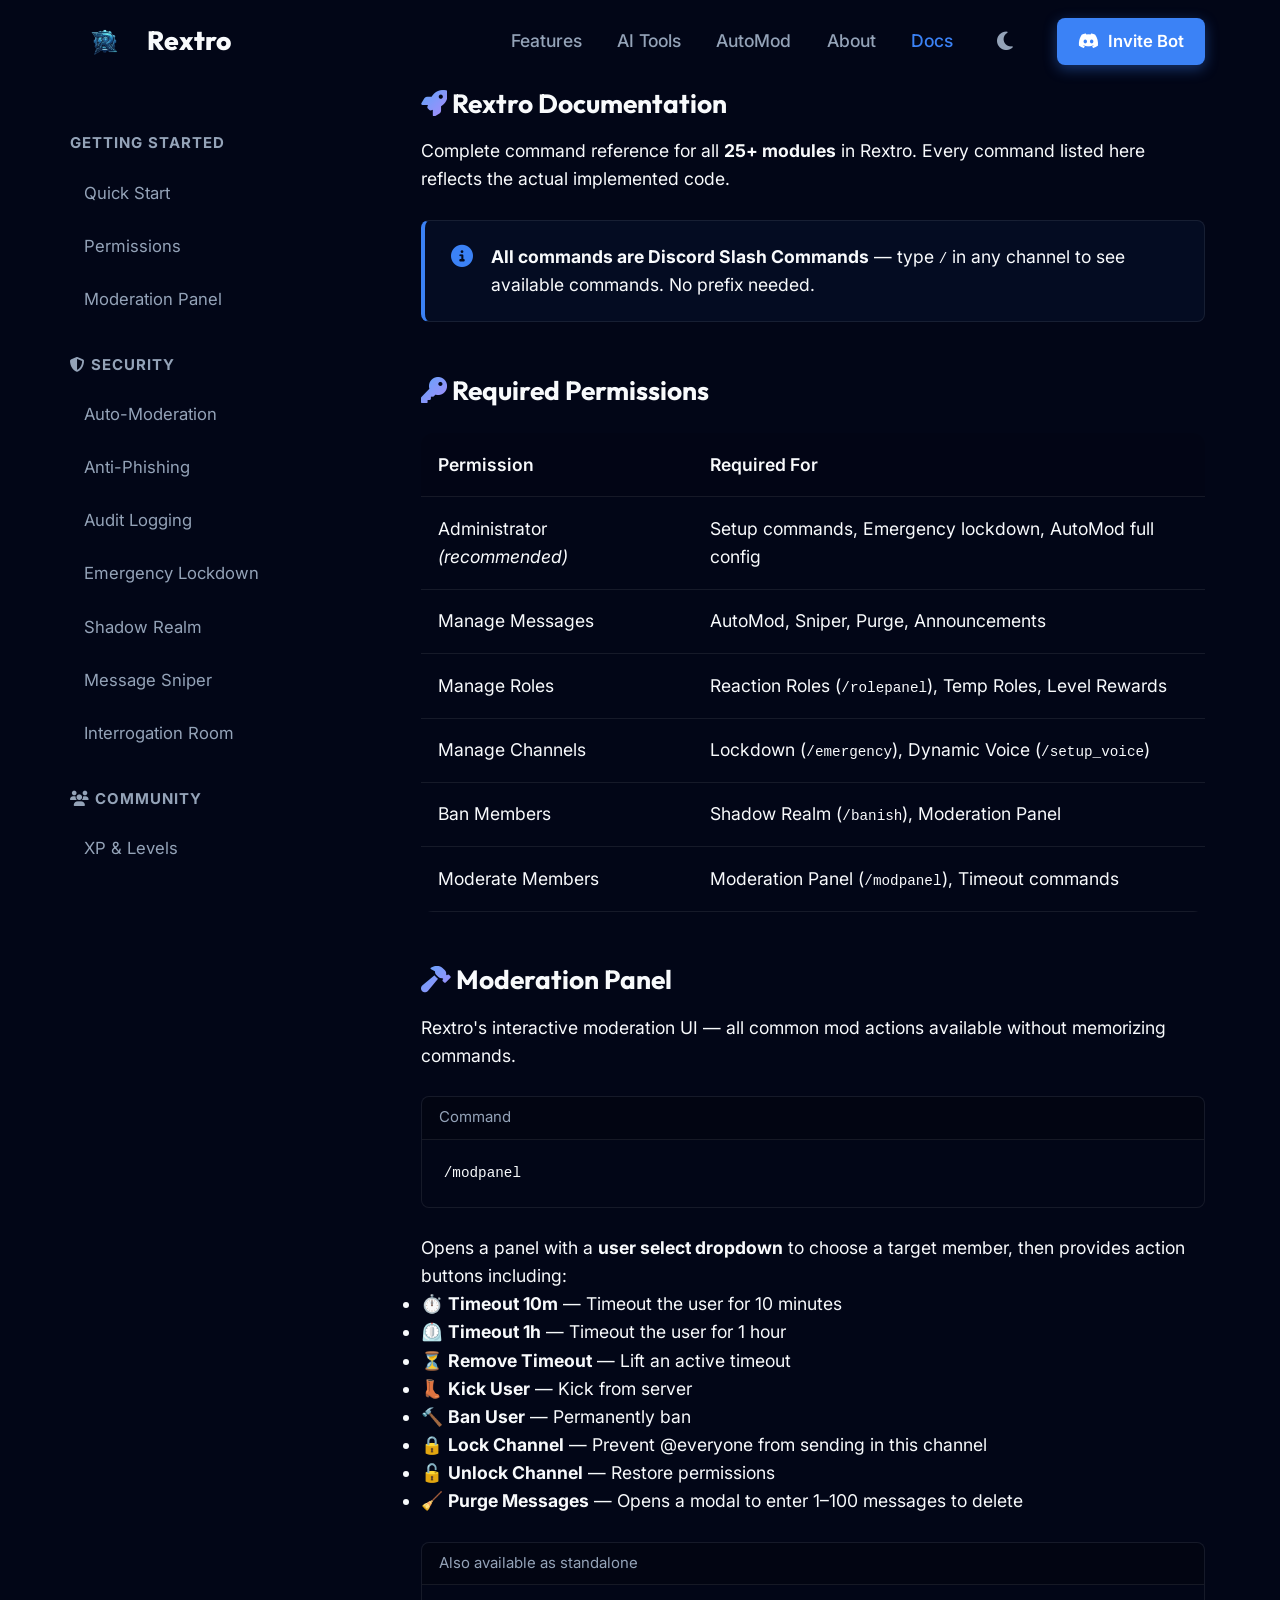
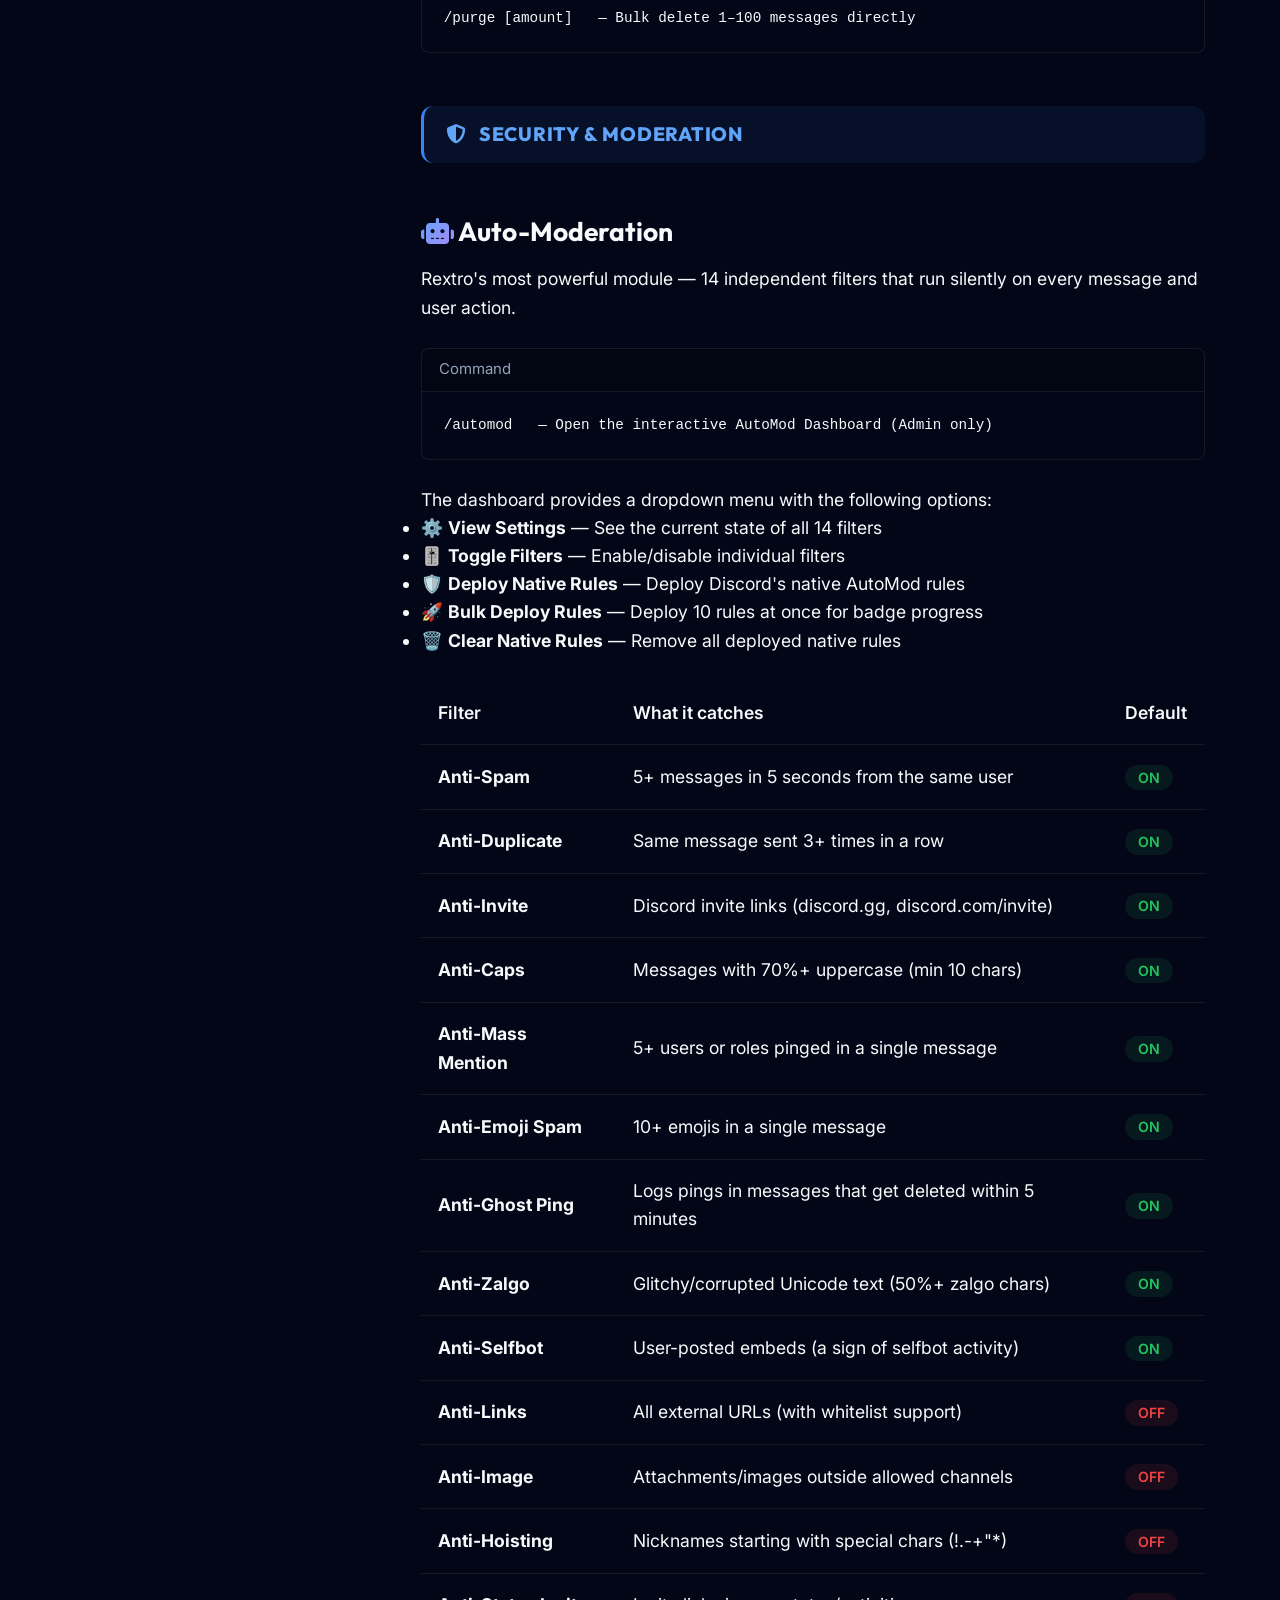
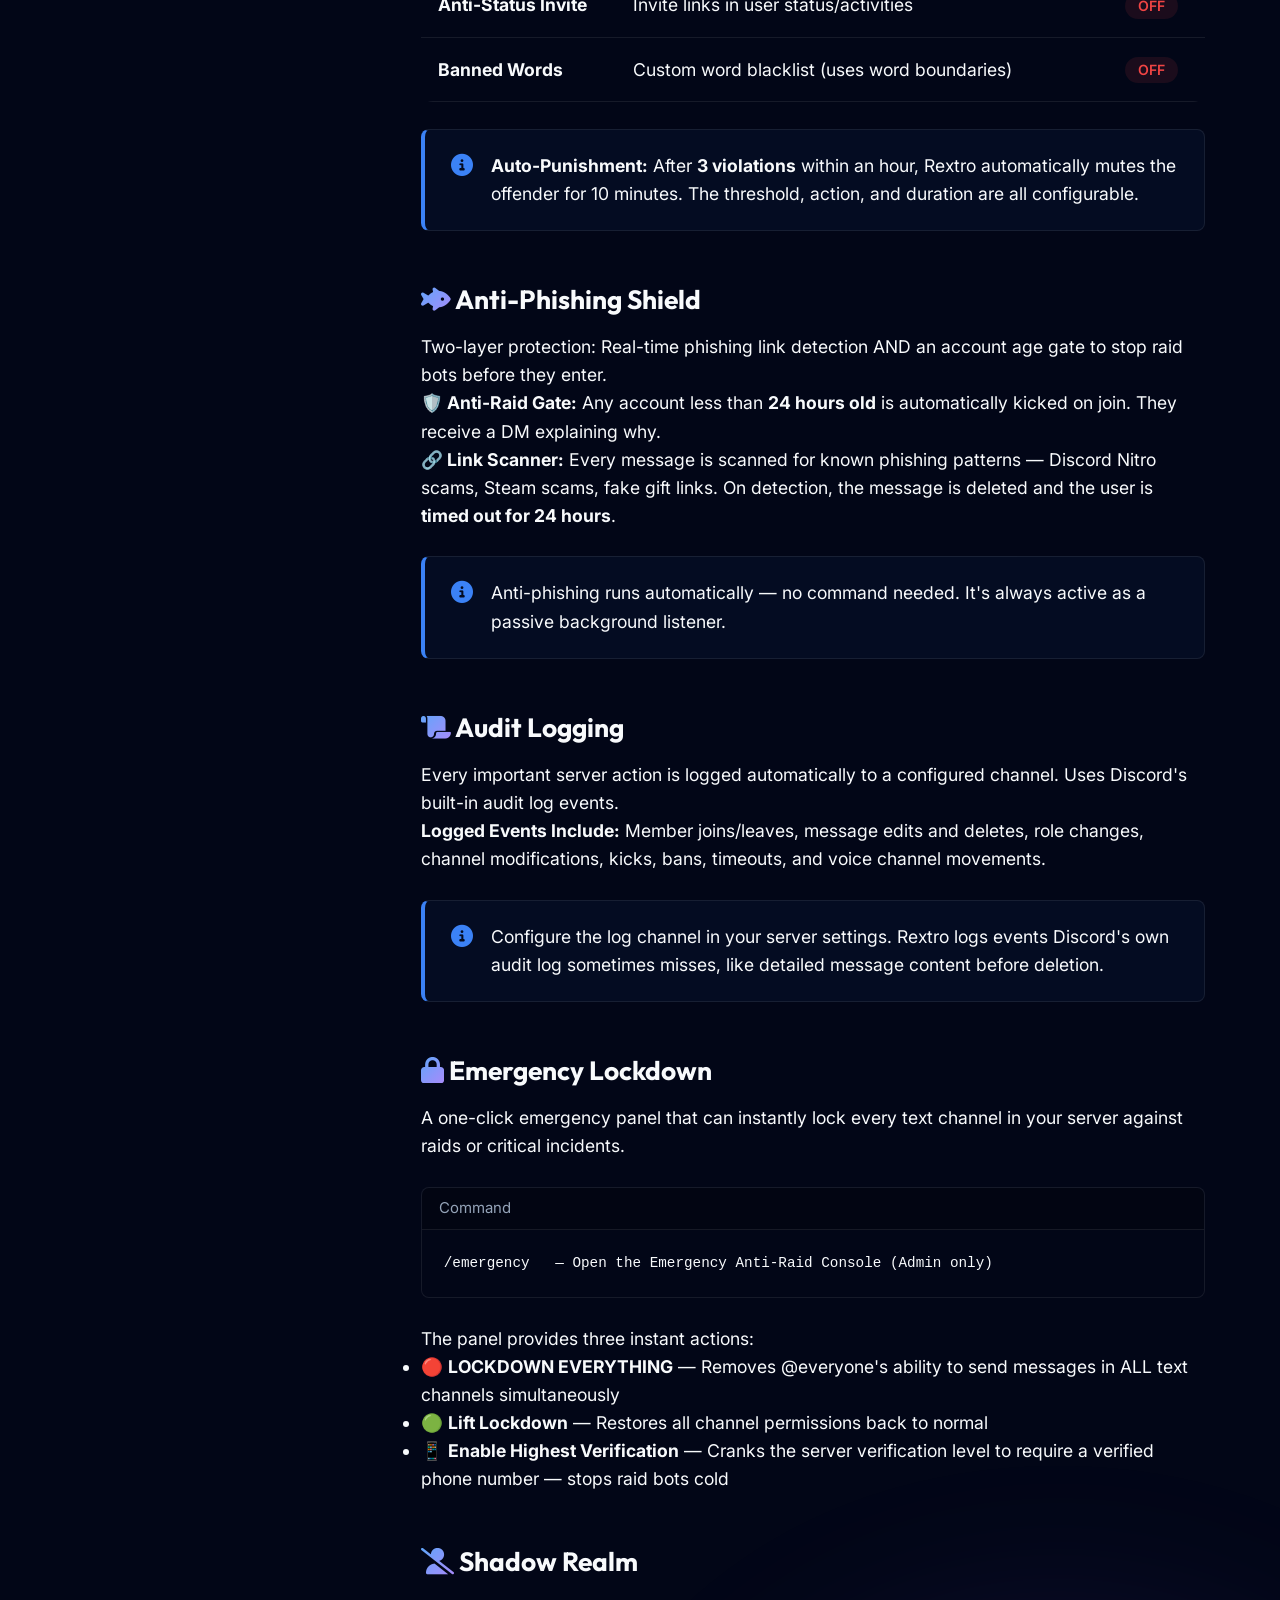
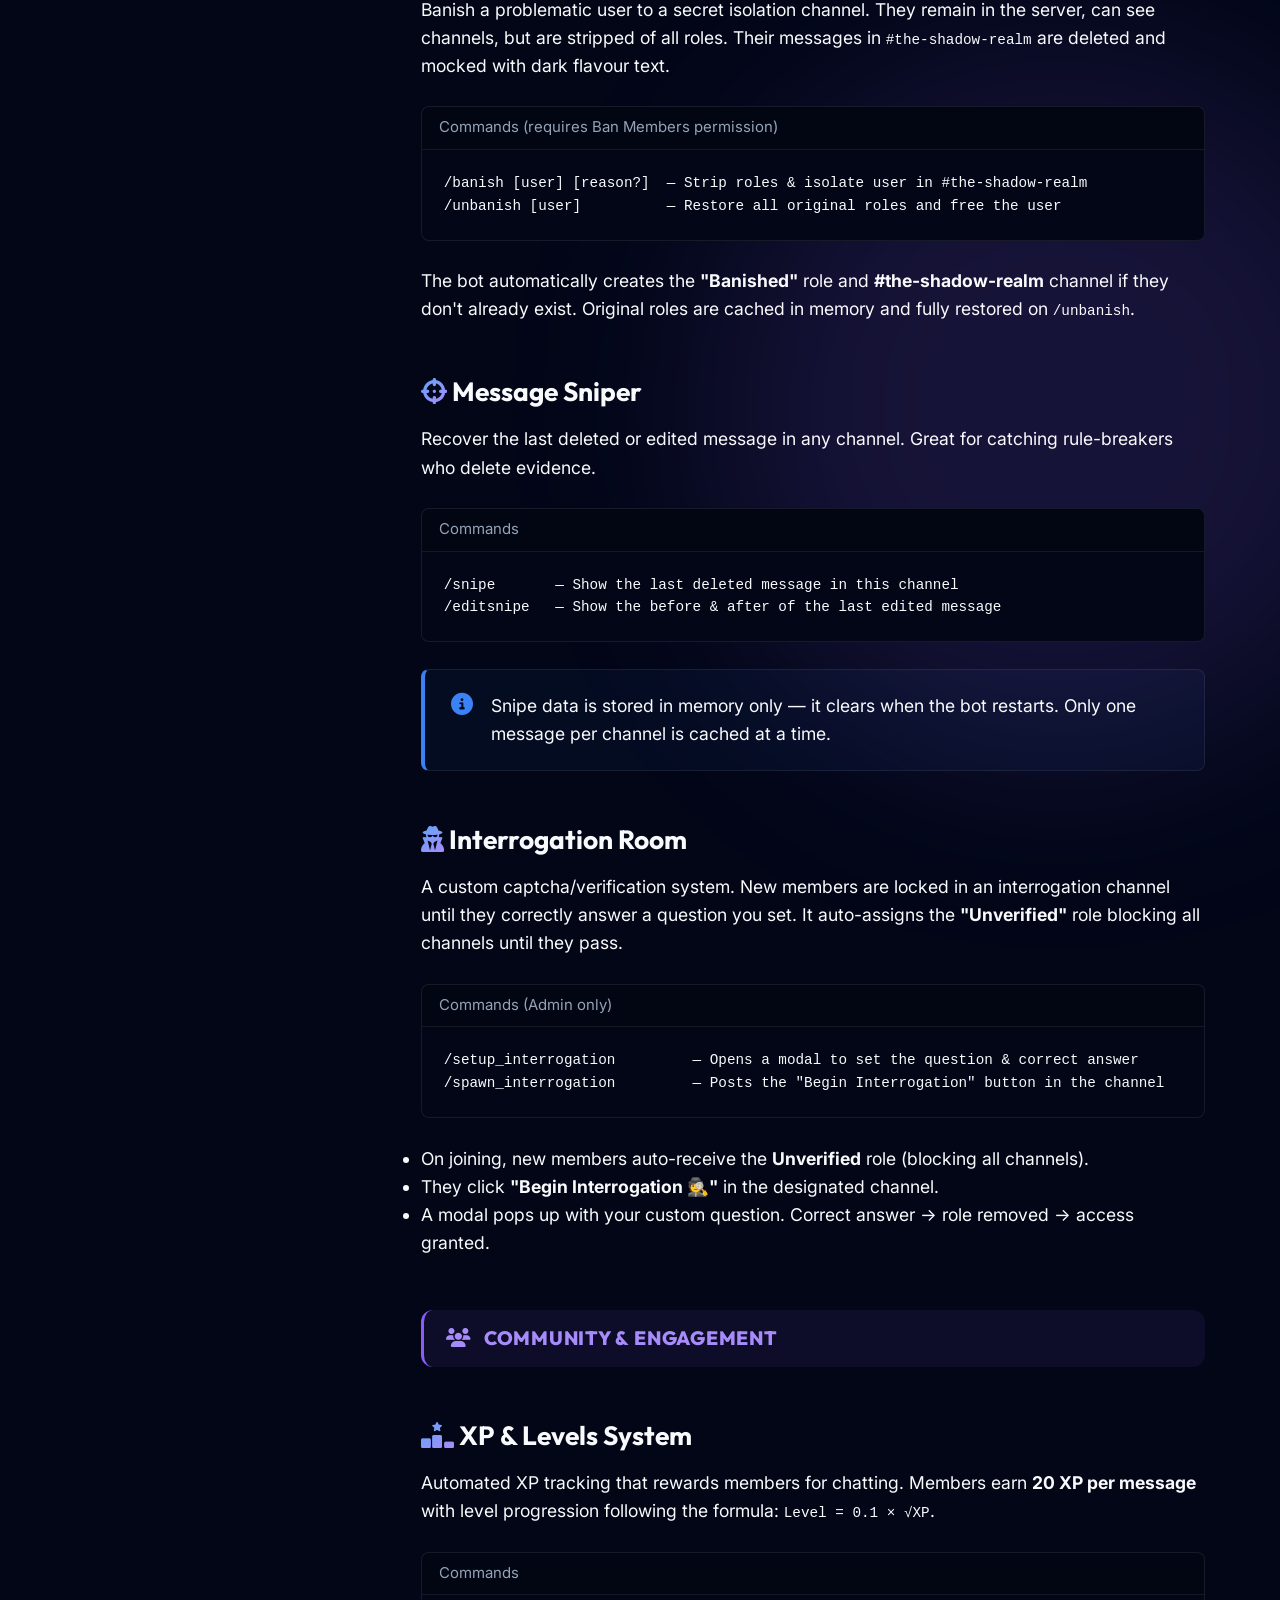
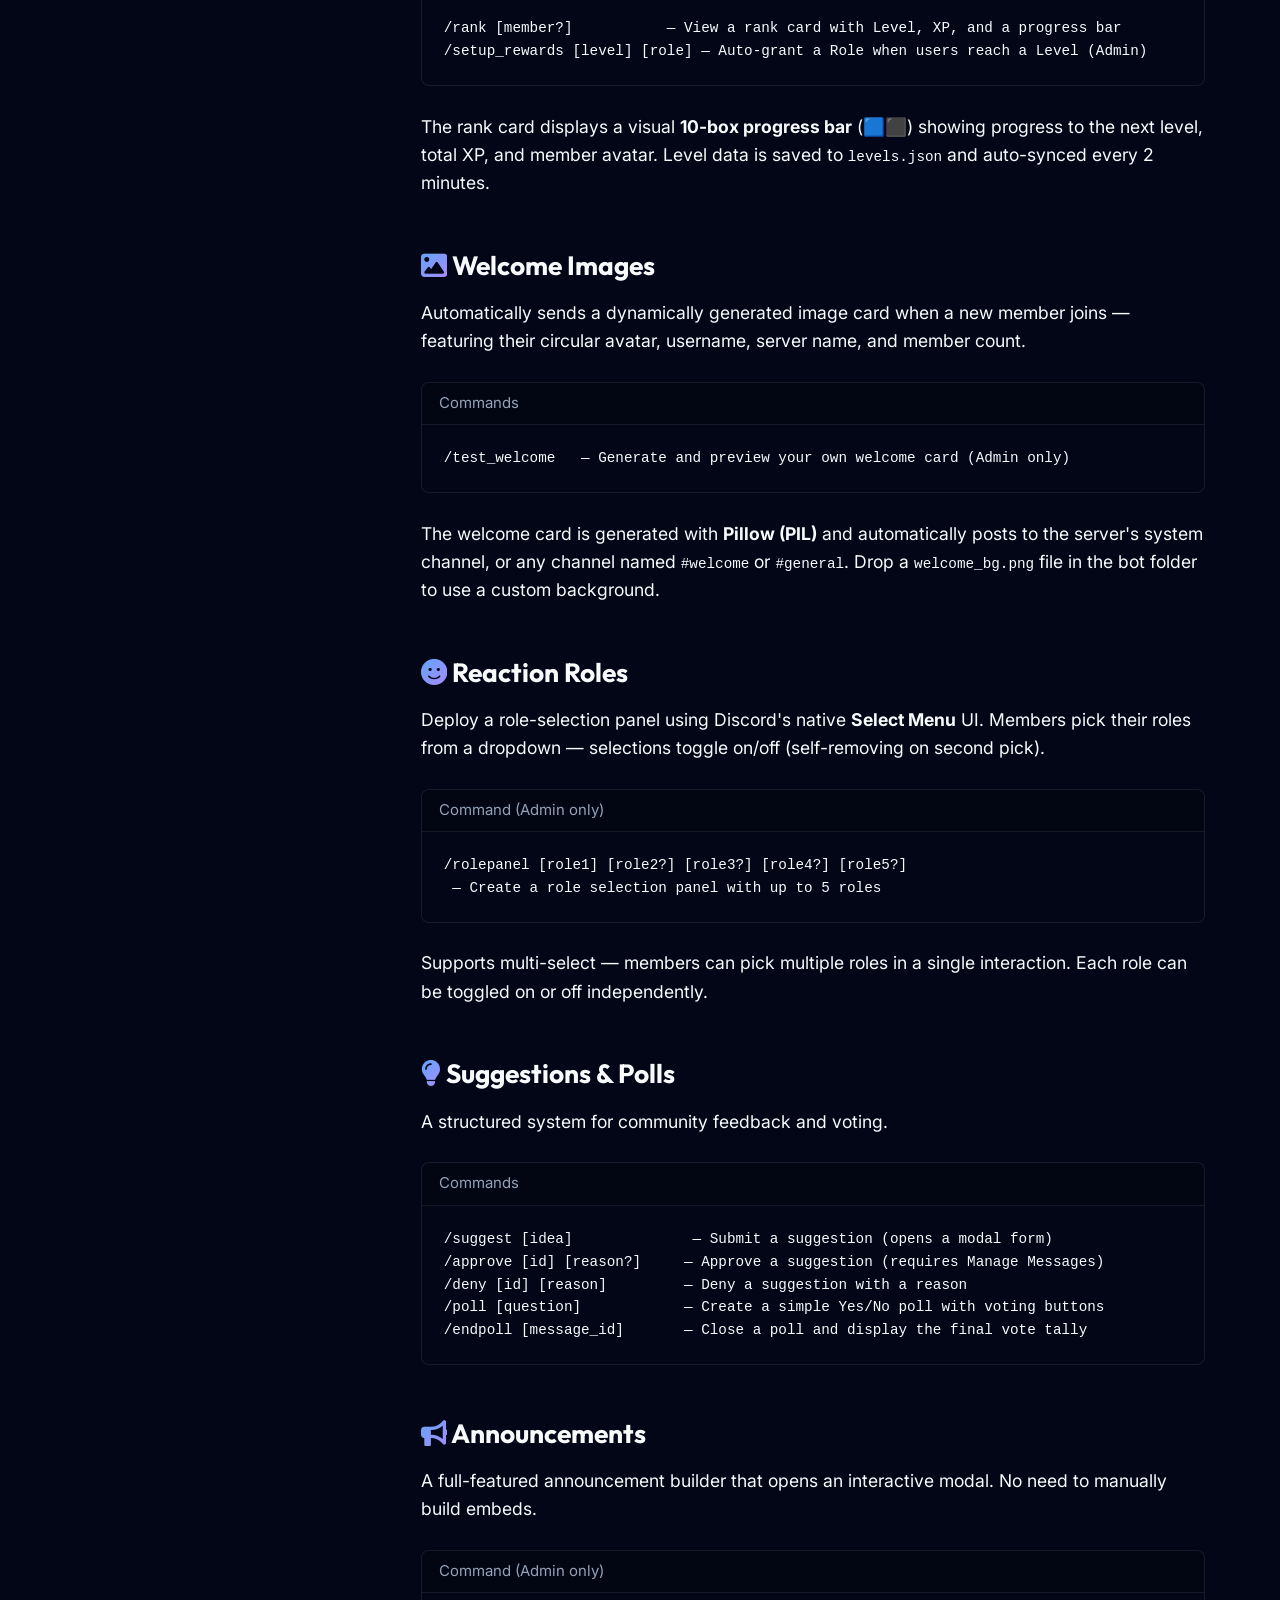
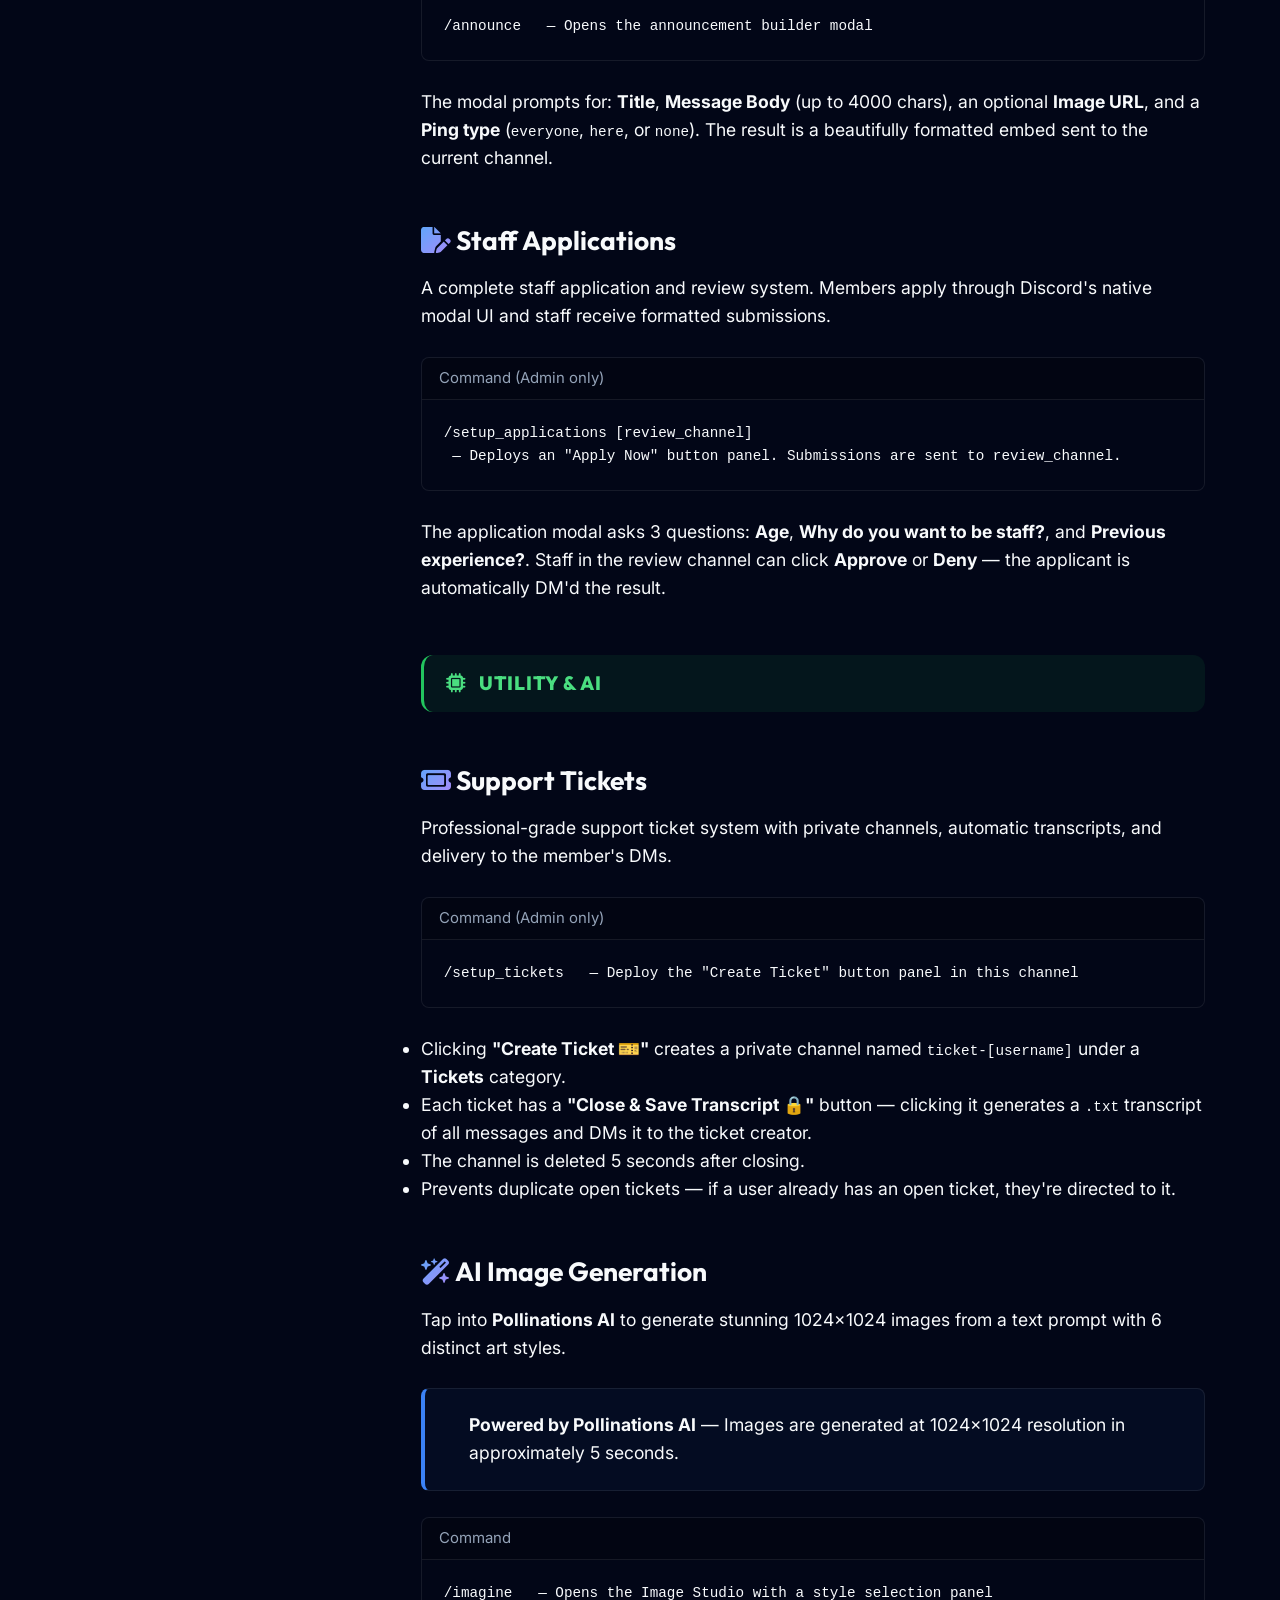
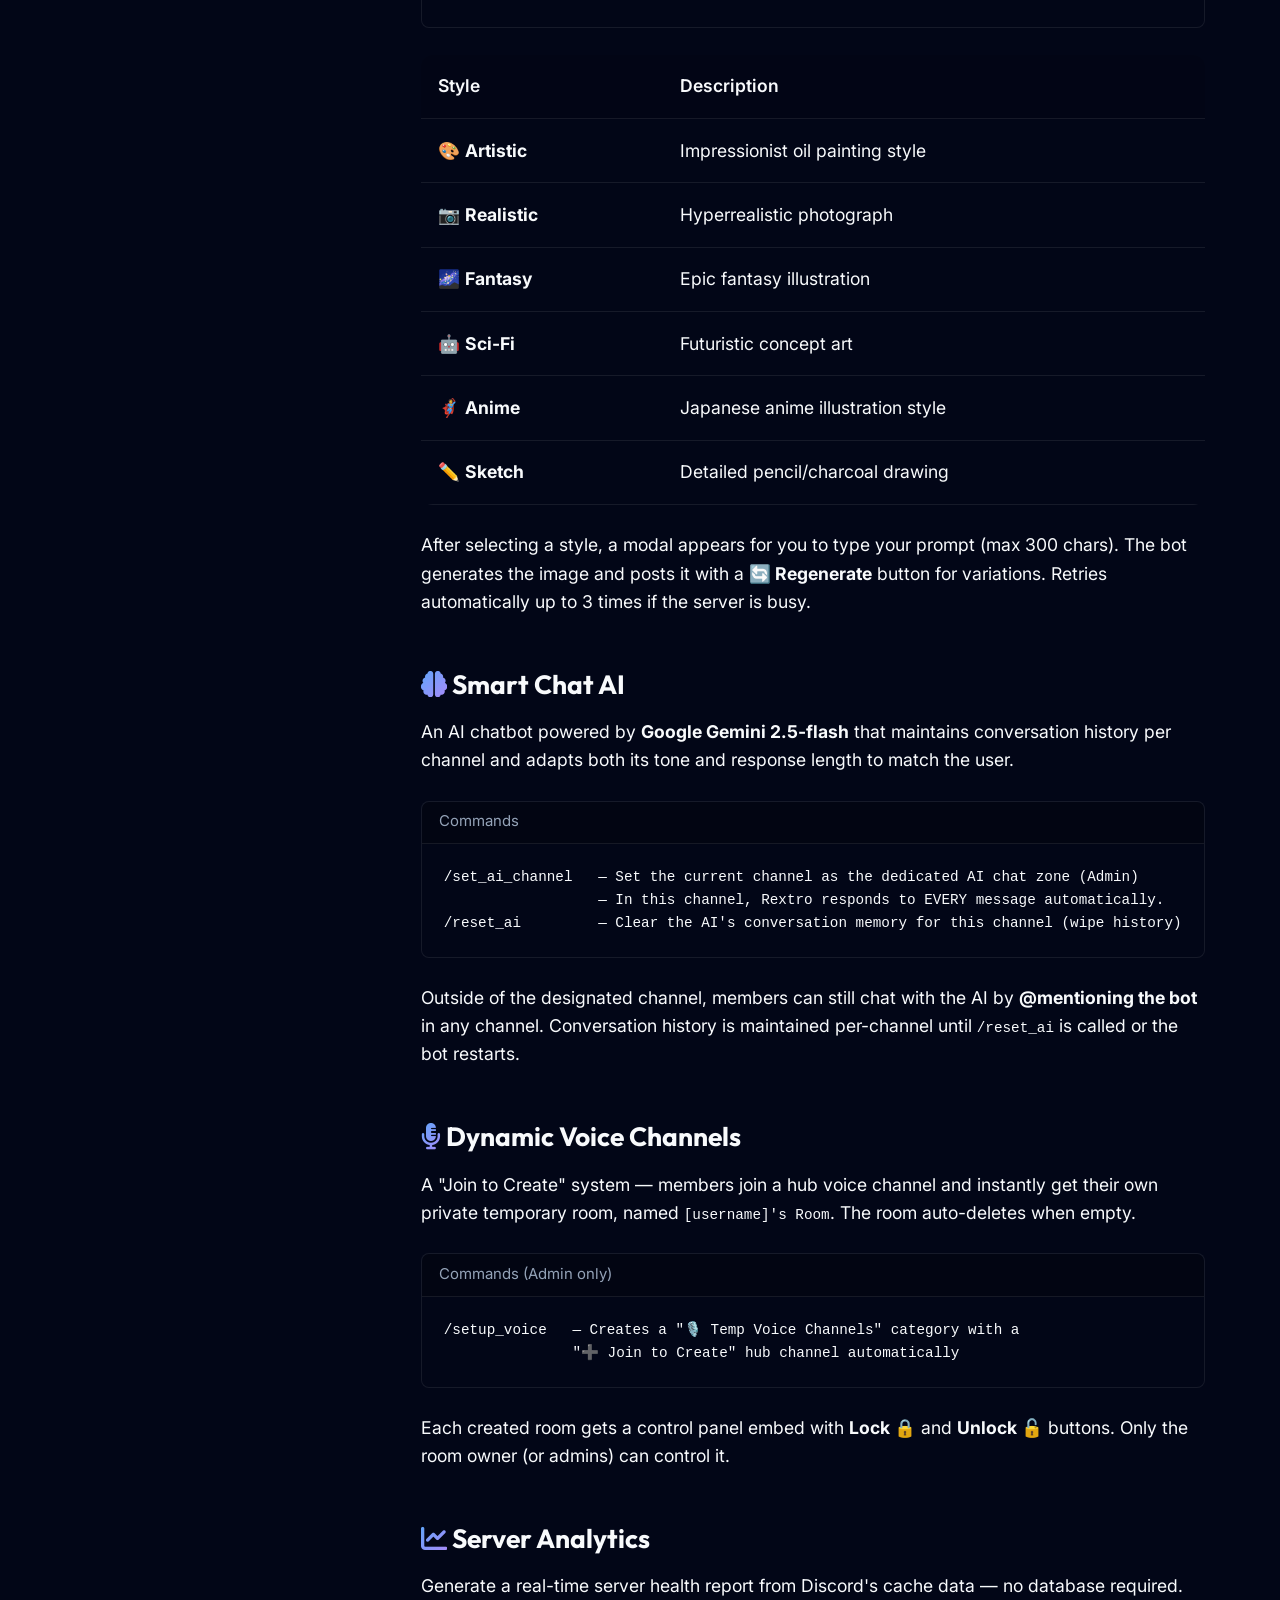
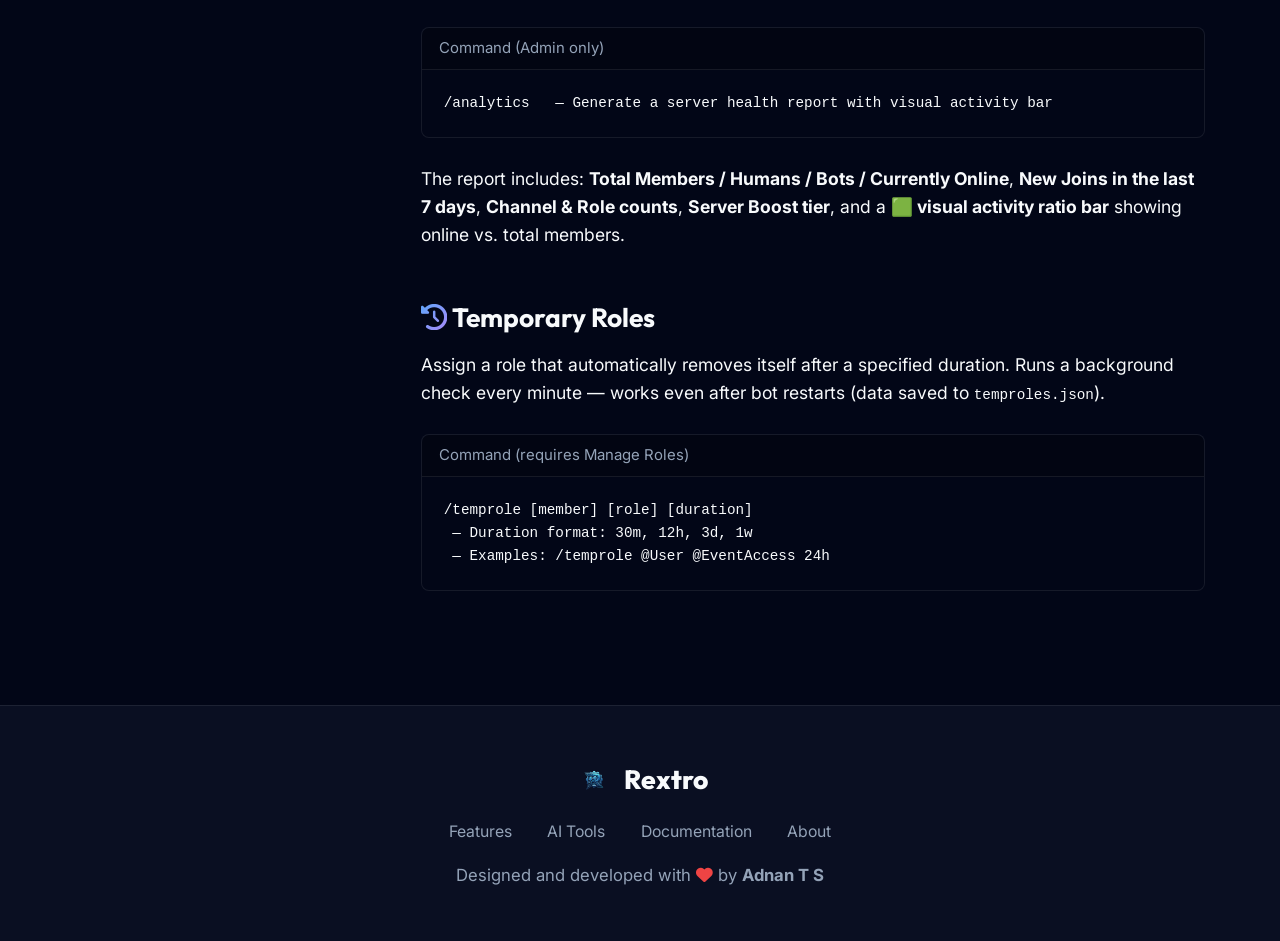
==== docs.html @ f60154d9 "Add files via upload" ====
<!DOCTYPE html>
<html lang="en" data-theme="dark">

<head>
    <meta charset="UTF-8">
    <meta name="viewport" content="width=device-width, initial-scale=1.0">
    <title>Documentation - Rextro</title>
    <meta name="description"
        content="Full command reference for Rextro Discord bot — every command, every module, accurate from the source code.">
    <link rel="preconnect" href="https://fonts.googleapis.com">
    <link rel="preconnect" href="https://fonts.gstatic.com" crossorigin>
    <link
        href="https://fonts.googleapis.com/css2?family=Inter:wght@400;500;600&family=Outfit:wght@500;700;800;900&display=swap"
        rel="stylesheet">
    <link rel="stylesheet" href="style.css">
    <link rel="stylesheet" href="https://cdnjs.cloudflare.com/ajax/libs/font-awesome/6.4.0/css/all.min.css">
</head>

<body>
    <div class="blob blob-1"></div>
    <div class="blob blob-2"></div>

    <nav class="navbar">
        <div class="nav-content">
            <div class="logo">
                <img src="logo.png" alt="Rextro Logo" class="brand-logo">
                <span>Rextro</span>
            </div>
            <div class="nav-links">
                <a href="index.html#features">Features</a>
                <a href="index.html#ai">AI Tools</a>
                <a href="index.html#automod">AutoMod</a>
                <a href="index.html#about">About</a>
                <a href="docs.html" class="active-nav">Docs</a>
                <button class="theme-toggle" id="themeToggle" aria-label="Toggle Theme">
                    <i class="fa-solid fa-moon"></i>
                </button>
                <a href="#" class="btn btn-primary nav-btn"><i class="fa-brands fa-discord"></i> Invite Bot</a>
            </div>
        </div>
    </nav>

    <div class="docs-layout">
        <aside class="docs-sidebar">
            <div class="sidebar-inner">
                <div class="nav-group">
                    <h4>Getting Started</h4>
                    <ul>
                        <li><a href="#quickstart">Quick Start</a></li>
                        <li><a href="#permissions">Permissions</a></li>
                        <li><a href="#modpanel">Moderation Panel</a></li>
                    </ul>
                </div>
                <div class="nav-group">
                    <h4><i class="fa-solid fa-shield-halved"></i> Security</h4>
                    <ul>
                        <li><a href="#automod">Auto-Moderation</a></li>
                        <li><a href="#antiphish">Anti-Phishing</a></li>
                        <li><a href="#auditlog">Audit Logging</a></li>
                        <li><a href="#lockdown">Emergency Lockdown</a></li>
                        <li><a href="#shadowrealm">Shadow Realm</a></li>
                        <li><a href="#sniper">Message Sniper</a></li>
                        <li><a href="#interrogation">Interrogation Room</a></li>
                    </ul>
                </div>
                <div class="nav-group">
                    <h4><i class="fa-solid fa-users"></i> Community</h4>
                    <ul>
                        <li><a href="#levels">XP & Levels</a></li>
                        <li><a href="#welcome">Welcome Images</a></li>
                        <li><a href="#reactionroles">Reaction Roles</a></li>
                        <li><a href="#suggestions">Suggestions & Polls</a></li>
                        <li><a href="#announcements">Announcements</a></li>
                        <li><a href="#applications">Staff Applications</a></li>
                    </ul>
                </div>
                <div class="nav-group">
                    <h4><i class="fa-solid fa-microchip"></i> Utility & AI</h4>
                    <ul>
                        <li><a href="#tickets">Support Tickets</a></li>
                        <li><a href="#imagine">AI Image Generation</a></li>
                        <li><a href="#smartchat">Smart Chat AI</a></li>
                        <li><a href="#dynvoice">Dynamic Voice</a></li>
                        <li><a href="#analytics">Server Analytics</a></li>
                        <li><a href="#temproles">Temp Roles</a></li>
                    </ul>
                </div>
            </div>
        </aside>

        <main class="docs-main">

            <!-- Quick Start -->
            <section id="quickstart">
                <h1><i class="fa-solid fa-rocket gradient-text"></i> Rextro Documentation</h1>
                <p>Complete command reference for all <strong>25+ modules</strong> in Rextro. Every command listed here
                    reflects the actual implemented code.</p>
                <div class="alert alert-info">
                    <i class="fa-solid fa-circle-info"></i>
                    <div><strong>All commands are Discord Slash Commands</strong> — type <code>/</code> in any channel
                        to see available commands. No prefix needed.</div>
                </div>
            </section>

            <section id="permissions" class="mt-4">
                <h2><i class="fa-solid fa-key gradient-text"></i> Required Permissions</h2>
                <div class="docs-table-wrap">
                    <table class="docs-table">
                        <thead>
                            <tr>
                                <th>Permission</th>
                                <th>Required For</th>
                            </tr>
                        </thead>
                        <tbody>
                            <tr>
                                <td>Administrator <em>(recommended)</em></td>
                                <td>Setup commands, Emergency lockdown, AutoMod full config</td>
                            </tr>
                            <tr>
                                <td>Manage Messages</td>
                                <td>AutoMod, Sniper, Purge, Announcements</td>
                            </tr>
                            <tr>
                                <td>Manage Roles</td>
                                <td>Reaction Roles (<code>/rolepanel</code>), Temp Roles, Level Rewards</td>
                            </tr>
                            <tr>
                                <td>Manage Channels</td>
                                <td>Lockdown (<code>/emergency</code>), Dynamic Voice (<code>/setup_voice</code>)</td>
                            </tr>
                            <tr>
                                <td>Ban Members</td>
                                <td>Shadow Realm (<code>/banish</code>), Moderation Panel</td>
                            </tr>
                            <tr>
                                <td>Moderate Members</td>
                                <td>Moderation Panel (<code>/modpanel</code>), Timeout commands</td>
                            </tr>
                        </tbody>
                    </table>
                </div>
            </section>

            <section id="modpanel" class="mt-4">
                <h2><i class="fa-solid fa-hammer gradient-text"></i> Moderation Panel</h2>
                <p>Rextro's interactive moderation UI — all common mod actions available without memorizing commands.
                </p>
                <div class="code-block">
                    <div class="code-header">Command</div>
                    <pre><code>/modpanel</code></pre>
                </div>
                <p>Opens a panel with a <strong>user select dropdown</strong> to choose a target member, then provides
                    action buttons including:</p>
                <ul>
                    <li>⏱️ <strong>Timeout 10m</strong> — Timeout the user for 10 minutes</li>
                    <li>⏲️ <strong>Timeout 1h</strong> — Timeout the user for 1 hour</li>
                    <li>⏳ <strong>Remove Timeout</strong> — Lift an active timeout</li>
                    <li>👢 <strong>Kick User</strong> — Kick from server</li>
                    <li>🔨 <strong>Ban User</strong> — Permanently ban</li>
                    <li>🔒 <strong>Lock Channel</strong> — Prevent @everyone from sending in this channel</li>
                    <li>🔓 <strong>Unlock Channel</strong> — Restore permissions</li>
                    <li>🧹 <strong>Purge Messages</strong> — Opens a modal to enter 1–100 messages to delete</li>
                </ul>
                <div class="code-block">
                    <div class="code-header">Also available as standalone</div>
                    <pre><code>/purge [amount]   — Bulk delete 1–100 messages directly</code></pre>
                </div>
            </section>

            <!-- SECURITY -->
            <div class="docs-category-header blue mt-4">
                <i class="fa-solid fa-shield-halved"></i> Security & Moderation
            </div>

            <section id="automod" class="mt-4">
                <h2><i class="fa-solid fa-robot gradient-text"></i> Auto-Moderation</h2>
                <p>Rextro's most powerful module — 14 independent filters that run silently on every message and user
                    action.</p>
                <div class="code-block">
                    <div class="code-header">Command</div>
                    <pre><code>/automod   — Open the interactive AutoMod Dashboard (Admin only)</code></pre>
                </div>
                <p>The dashboard provides a dropdown menu with the following options:</p>
                <ul>
                    <li>⚙️ <strong>View Settings</strong> — See the current state of all 14 filters</li>
                    <li>🎚️ <strong>Toggle Filters</strong> — Enable/disable individual filters</li>
                    <li>🛡️ <strong>Deploy Native Rules</strong> — Deploy Discord's native AutoMod rules</li>
                    <li>🚀 <strong>Bulk Deploy Rules</strong> — Deploy 10 rules at once for badge progress</li>
                    <li>🗑️ <strong>Clear Native Rules</strong> — Remove all deployed native rules</li>
                </ul>
                <div class="docs-table-wrap">
                    <table class="docs-table">
                        <thead>
                            <tr>
                                <th>Filter</th>
                                <th>What it catches</th>
                                <th>Default</th>
                            </tr>
                        </thead>
                        <tbody>
                            <tr>
                                <td><strong>Anti-Spam</strong></td>
                                <td>5+ messages in 5 seconds from the same user</td>
                                <td><span class="status enabled">ON</span></td>
                            </tr>
                            <tr>
                                <td><strong>Anti-Duplicate</strong></td>
                                <td>Same message sent 3+ times in a row</td>
                                <td><span class="status enabled">ON</span></td>
                            </tr>
                            <tr>
                                <td><strong>Anti-Invite</strong></td>
                                <td>Discord invite links (discord.gg, discord.com/invite)</td>
                                <td><span class="status enabled">ON</span></td>
                            </tr>
                            <tr>
                                <td><strong>Anti-Caps</strong></td>
                                <td>Messages with 70%+ uppercase (min 10 chars)</td>
                                <td><span class="status enabled">ON</span></td>
                            </tr>
                            <tr>
                                <td><strong>Anti-Mass Mention</strong></td>
                                <td>5+ users or roles pinged in a single message</td>
                                <td><span class="status enabled">ON</span></td>
                            </tr>
                            <tr>
                                <td><strong>Anti-Emoji Spam</strong></td>
                                <td>10+ emojis in a single message</td>
                                <td><span class="status enabled">ON</span></td>
                            </tr>
                            <tr>
                                <td><strong>Anti-Ghost Ping</strong></td>
                                <td>Logs pings in messages that get deleted within 5 minutes</td>
                                <td><span class="status enabled">ON</span></td>
                            </tr>
                            <tr>
                                <td><strong>Anti-Zalgo</strong></td>
                                <td>Glitchy/corrupted Unicode text (50%+ zalgo chars)</td>
                                <td><span class="status enabled">ON</span></td>
                            </tr>
                            <tr>
                                <td><strong>Anti-Selfbot</strong></td>
                                <td>User-posted embeds (a sign of selfbot activity)</td>
                                <td><span class="status enabled">ON</span></td>
                            </tr>
                            <tr>
                                <td><strong>Anti-Links</strong></td>
                                <td>All external URLs (with whitelist support)</td>
                                <td><span class="status disabled">OFF</span></td>
                            </tr>
                            <tr>
                                <td><strong>Anti-Image</strong></td>
                                <td>Attachments/images outside allowed channels</td>
                                <td><span class="status disabled">OFF</span></td>
                            </tr>
                            <tr>
                                <td><strong>Anti-Hoisting</strong></td>
                                <td>Nicknames starting with special chars (!.-+"*)</td>
                                <td><span class="status disabled">OFF</span></td>
                            </tr>
                            <tr>
                                <td><strong>Anti-Status Invite</strong></td>
                                <td>Invite links in user status/activities</td>
                                <td><span class="status disabled">OFF</span></td>
                            </tr>
                            <tr>
                                <td><strong>Banned Words</strong></td>
                                <td>Custom word blacklist (uses word boundaries)</td>
                                <td><span class="status disabled">OFF</span></td>
                            </tr>
                        </tbody>
                    </table>
                </div>
                <div class="alert alert-info">
                    <i class="fa-solid fa-circle-info"></i>
                    <div><strong>Auto-Punishment:</strong> After <strong>3 violations</strong> within an hour, Rextro
                        automatically mutes the offender for 10 minutes. The threshold, action, and duration are all
                        configurable.</div>
                </div>
            </section>

            <section id="antiphish" class="mt-4">
                <h2><i class="fa-solid fa-fish-fins gradient-text"></i> Anti-Phishing Shield</h2>
                <p>Two-layer protection: Real-time phishing link detection AND an account age gate to stop raid bots
                    before they enter.</p>
                <p><strong>🛡️ Anti-Raid Gate:</strong> Any account less than <strong>24 hours old</strong> is
                    automatically kicked on join. They receive a DM explaining why.</p>
                <p><strong>🔗 Link Scanner:</strong> Every message is scanned for known phishing patterns — Discord
                    Nitro scams, Steam scams, fake gift links. On detection, the message is deleted and the user is
                    <strong>timed out for 24 hours</strong>.</p>
                <div class="alert alert-info">
                    <i class="fa-solid fa-circle-info"></i>
                    <div>Anti-phishing runs automatically — no command needed. It's always active as a passive
                        background listener.</div>
                </div>
            </section>

            <section id="auditlog" class="mt-4">
                <h2><i class="fa-solid fa-scroll gradient-text"></i> Audit Logging</h2>
                <p>Every important server action is logged automatically to a configured channel. Uses Discord's
                    built-in audit log events.</p>
                <p><strong>Logged Events Include:</strong> Member joins/leaves, message edits and deletes, role changes,
                    channel modifications, kicks, bans, timeouts, and voice channel movements.</p>
                <div class="alert alert-info">
                    <i class="fa-solid fa-circle-info"></i>
                    <div>Configure the log channel in your server settings. Rextro logs events Discord's own audit log
                        sometimes misses, like detailed message content before deletion.</div>
                </div>
            </section>

            <section id="lockdown" class="mt-4">
                <h2><i class="fa-solid fa-lock gradient-text"></i> Emergency Lockdown</h2>
                <p>A one-click emergency panel that can instantly lock every text channel in your server against raids
                    or critical incidents.</p>
                <div class="code-block">
                    <div class="code-header">Command</div>
                    <pre><code>/emergency   — Open the Emergency Anti-Raid Console (Admin only)</code></pre>
                </div>
                <p>The panel provides three instant actions:</p>
                <ul>
                    <li>🔴 <strong>LOCKDOWN EVERYTHING</strong> — Removes @everyone's ability to send messages in ALL
                        text channels simultaneously</li>
                    <li>🟢 <strong>Lift Lockdown</strong> — Restores all channel permissions back to normal</li>
                    <li>📱 <strong>Enable Highest Verification</strong> — Cranks the server verification level to
                        require a verified phone number — stops raid bots cold</li>
                </ul>
            </section>

            <section id="shadowrealm" class="mt-4">
                <h2><i class="fa-solid fa-user-slash gradient-text"></i> Shadow Realm</h2>
                <p>Banish a problematic user to a secret isolation channel. They remain in the server, can see channels,
                    but are stripped of all roles. Their messages in <code>#the-shadow-realm</code> are deleted and
                    mocked with dark flavour text.</p>
                <div class="code-block">
                    <div class="code-header">Commands (requires Ban Members permission)</div>
                    <pre><code>/banish [user] [reason?]  — Strip roles & isolate user in #the-shadow-realm
/unbanish [user]          — Restore all original roles and free the user</code></pre>
                </div>
                <p>The bot automatically creates the <strong>"Banished"</strong> role and
                    <strong>#the-shadow-realm</strong> channel if they don't already exist. Original roles are cached in
                    memory and fully restored on <code>/unbanish</code>.</p>
            </section>

            <section id="sniper" class="mt-4">
                <h2><i class="fa-solid fa-crosshairs gradient-text"></i> Message Sniper</h2>
                <p>Recover the last deleted or edited message in any channel. Great for catching rule-breakers who
                    delete evidence.</p>
                <div class="code-block">
                    <div class="code-header">Commands</div>
                    <pre><code>/snipe       — Show the last deleted message in this channel
/editsnipe   — Show the before & after of the last edited message</code></pre>
                </div>
                <div class="alert alert-info">
                    <i class="fa-solid fa-circle-info"></i>
                    <div>Snipe data is stored in memory only — it clears when the bot restarts. Only one message per
                        channel is cached at a time.</div>
                </div>
            </section>

            <section id="interrogation" class="mt-4">
                <h2><i class="fa-solid fa-user-secret gradient-text"></i> Interrogation Room</h2>
                <p>A custom captcha/verification system. New members are locked in an interrogation channel until they
                    correctly answer a question you set. It auto-assigns the <strong>"Unverified"</strong> role blocking
                    all channels until they pass.</p>
                <div class="code-block">
                    <div class="code-header">Commands (Admin only)</div>
                    <pre><code>/setup_interrogation         — Opens a modal to set the question & correct answer
/spawn_interrogation         — Posts the "Begin Interrogation" button in the channel</code></pre>
                </div>
                <ul>
                    <li>On joining, new members auto-receive the <strong>Unverified</strong> role (blocking all
                        channels).</li>
                    <li>They click <strong>"Begin Interrogation 🕵️"</strong> in the designated channel.</li>
                    <li>A modal pops up with your custom question. Correct answer → role removed → access granted.</li>
                </ul>
            </section>

            <!-- COMMUNITY -->
            <div class="docs-category-header purple mt-4">
                <i class="fa-solid fa-users"></i> Community & Engagement
            </div>

            <section id="levels" class="mt-4">
                <h2><i class="fa-solid fa-ranking-star gradient-text"></i> XP & Levels System</h2>
                <p>Automated XP tracking that rewards members for chatting. Members earn <strong>20 XP per
                        message</strong> with level progression following the formula: <code>Level = 0.1 × √XP</code>.
                </p>
                <div class="code-block">
                    <div class="code-header">Commands</div>
                    <pre><code>/rank [member?]           — View a rank card with Level, XP, and a progress bar
/setup_rewards [level] [role] — Auto-grant a Role when users reach a Level (Admin)</code></pre>
                </div>
                <p>The rank card displays a visual <strong>10-box progress bar</strong> (🟦⬛) showing progress to the
                    next level, total XP, and member avatar. Level data is saved to <code>levels.json</code> and
                    auto-synced every 2 minutes.</p>
            </section>

            <section id="welcome" class="mt-4">
                <h2><i class="fa-solid fa-image gradient-text"></i> Welcome Images</h2>
                <p>Automatically sends a dynamically generated image card when a new member joins — featuring their
                    circular avatar, username, server name, and member count.</p>
                <div class="code-block">
                    <div class="code-header">Commands</div>
                    <pre><code>/test_welcome   — Generate and preview your own welcome card (Admin only)</code></pre>
                </div>
                <p>The welcome card is generated with <strong>Pillow (PIL)</strong> and automatically posts to the
                    server's system channel, or any channel named <code>#welcome</code> or <code>#general</code>. Drop a
                    <code>welcome_bg.png</code> file in the bot folder to use a custom background.</p>
            </section>

            <section id="reactionroles" class="mt-4">
                <h2><i class="fa-solid fa-face-smile gradient-text"></i> Reaction Roles</h2>
                <p>Deploy a role-selection panel using Discord's native <strong>Select Menu</strong> UI. Members pick
                    their roles from a dropdown — selections toggle on/off (self-removing on second pick).</p>
                <div class="code-block">
                    <div class="code-header">Command (Admin only)</div>
                    <pre><code>/rolepanel [role1] [role2?] [role3?] [role4?] [role5?]
 — Create a role selection panel with up to 5 roles</code></pre>
                </div>
                <p>Supports multi-select — members can pick multiple roles in a single interaction. Each role can be
                    toggled on or off independently.</p>
            </section>

            <section id="suggestions" class="mt-4">
                <h2><i class="fa-solid fa-lightbulb gradient-text"></i> Suggestions & Polls</h2>
                <p>A structured system for community feedback and voting.</p>
                <div class="code-block">
                    <div class="code-header">Commands</div>
                    <pre><code>/suggest [idea]              — Submit a suggestion (opens a modal form)
/approve [id] [reason?]     — Approve a suggestion (requires Manage Messages)
/deny [id] [reason]         — Deny a suggestion with a reason
/poll [question]            — Create a simple Yes/No poll with voting buttons
/endpoll [message_id]       — Close a poll and display the final vote tally</code></pre>
                </div>
            </section>

            <section id="announcements" class="mt-4">
                <h2><i class="fa-solid fa-bullhorn gradient-text"></i> Announcements</h2>
                <p>A full-featured announcement builder that opens an interactive modal. No need to manually build
                    embeds.</p>
                <div class="code-block">
                    <div class="code-header">Command (Admin only)</div>
                    <pre><code>/announce   — Opens the announcement builder modal</code></pre>
                </div>
                <p>The modal prompts for: <strong>Title</strong>, <strong>Message Body</strong> (up to 4000 chars), an
                    optional <strong>Image URL</strong>, and a <strong>Ping type</strong> (<code>everyone</code>,
                    <code>here</code>, or <code>none</code>). The result is a beautifully formatted embed sent to the
                    current channel.</p>
            </section>

            <section id="applications" class="mt-4">
                <h2><i class="fa-solid fa-file-pen gradient-text"></i> Staff Applications</h2>
                <p>A complete staff application and review system. Members apply through Discord's native modal UI and
                    staff receive formatted submissions.</p>
                <div class="code-block">
                    <div class="code-header">Command (Admin only)</div>
                    <pre><code>/setup_applications [review_channel]
 — Deploys an "Apply Now" button panel. Submissions are sent to review_channel.</code></pre>
                </div>
                <p>The application modal asks 3 questions: <strong>Age</strong>, <strong>Why do you want to be
                        staff?</strong>, and <strong>Previous experience?</strong>. Staff in the review channel can
                    click <strong>Approve</strong> or <strong>Deny</strong> — the applicant is automatically DM'd the
                    result.</p>
            </section>

            <!-- UTILITY & AI -->
            <div class="docs-category-header green mt-4">
                <i class="fa-solid fa-microchip"></i> Utility & AI
            </div>

            <section id="tickets" class="mt-4">
                <h2><i class="fa-solid fa-ticket gradient-text"></i> Support Tickets</h2>
                <p>Professional-grade support ticket system with private channels, automatic transcripts, and delivery
                    to the member's DMs.</p>
                <div class="code-block">
                    <div class="code-header">Command (Admin only)</div>
                    <pre><code>/setup_tickets   — Deploy the "Create Ticket" button panel in this channel</code></pre>
                </div>
                <ul>
                    <li>Clicking <strong>"Create Ticket 🎫"</strong> creates a private channel named
                        <code>ticket-[username]</code> under a <strong>Tickets</strong> category.</li>
                    <li>Each ticket has a <strong>"Close & Save Transcript 🔒"</strong> button — clicking it generates a
                        <code>.txt</code> transcript of all messages and DMs it to the ticket creator.</li>
                    <li>The channel is deleted 5 seconds after closing.</li>
                    <li>Prevents duplicate open tickets — if a user already has an open ticket, they're directed to it.
                    </li>
                </ul>
            </section>

            <section id="imagine" class="mt-4">
                <h2><i class="fa-solid fa-wand-magic-sparkles gradient-text"></i> AI Image Generation</h2>
                <p>Tap into <strong>Pollinations AI</strong> to generate stunning 1024×1024 images from a text prompt
                    with 6 distinct art styles.</p>
                <div class="alert alert-info">
                    <i class="fa-solid fa-sparkles"></i>
                    <div><strong>Powered by Pollinations AI</strong> — Images are generated at 1024×1024 resolution in
                        approximately 5 seconds.</div>
                </div>
                <div class="code-block">
                    <div class="code-header">Command</div>
                    <pre><code>/imagine   — Opens the Image Studio with a style selection panel</code></pre>
                </div>
                <div class="docs-table-wrap">
                    <table class="docs-table">
                        <thead>
                            <tr>
                                <th>Style</th>
                                <th>Description</th>
                            </tr>
                        </thead>
                        <tbody>
                            <tr>
                                <td>🎨 <strong>Artistic</strong></td>
                                <td>Impressionist oil painting style</td>
                            </tr>
                            <tr>
                                <td>📷 <strong>Realistic</strong></td>
                                <td>Hyperrealistic photograph</td>
                            </tr>
                            <tr>
                                <td>🌌 <strong>Fantasy</strong></td>
                                <td>Epic fantasy illustration</td>
                            </tr>
                            <tr>
                                <td>🤖 <strong>Sci-Fi</strong></td>
                                <td>Futuristic concept art</td>
                            </tr>
                            <tr>
                                <td>🦸 <strong>Anime</strong></td>
                                <td>Japanese anime illustration style</td>
                            </tr>
                            <tr>
                                <td>✏️ <strong>Sketch</strong></td>
                                <td>Detailed pencil/charcoal drawing</td>
                            </tr>
                        </tbody>
                    </table>
                </div>
                <p>After selecting a style, a modal appears for you to type your prompt (max 300 chars). The bot
                    generates the image and posts it with a <strong>🔄 Regenerate</strong> button for variations.
                    Retries automatically up to 3 times if the server is busy.</p>
            </section>

            <section id="smartchat" class="mt-4">
                <h2><i class="fa-solid fa-brain gradient-text"></i> Smart Chat AI</h2>
                <p>An AI chatbot powered by <strong>Google Gemini 2.5-flash</strong> that maintains conversation history
                    per channel and adapts both its tone and response length to match the user.</p>
                <div class="code-block">
                    <div class="code-header">Commands</div>
                    <pre><code>/set_ai_channel   — Set the current channel as the dedicated AI chat zone (Admin)
                  — In this channel, Rextro responds to EVERY message automatically.
/reset_ai         — Clear the AI's conversation memory for this channel (wipe history)</code></pre>
                </div>
                <p>Outside of the designated channel, members can still chat with the AI by <strong>@mentioning the
                        bot</strong> in any channel. Conversation history is maintained per-channel until
                    <code>/reset_ai</code> is called or the bot restarts.</p>
            </section>

            <section id="dynvoice" class="mt-4">
                <h2><i class="fa-solid fa-microphone-lines gradient-text"></i> Dynamic Voice Channels</h2>
                <p>A "Join to Create" system — members join a hub voice channel and instantly get their own private
                    temporary room, named <code>[username]'s Room</code>. The room auto-deletes when empty.</p>
                <div class="code-block">
                    <div class="code-header">Commands (Admin only)</div>
                    <pre><code>/setup_voice   — Creates a "🎙️ Temp Voice Channels" category with a
               "➕ Join to Create" hub channel automatically</code></pre>
                </div>
                <p>Each created room gets a control panel embed with <strong>Lock 🔒</strong> and <strong>Unlock
                        🔓</strong> buttons. Only the room owner (or admins) can control it.</p>
            </section>

            <section id="analytics" class="mt-4">
                <h2><i class="fa-solid fa-chart-line gradient-text"></i> Server Analytics</h2>
                <p>Generate a real-time server health report from Discord's cache data — no database required.</p>
                <div class="code-block">
                    <div class="code-header">Command (Admin only)</div>
                    <pre><code>/analytics   — Generate a server health report with visual activity bar</code></pre>
                </div>
                <p>The report includes: <strong>Total Members / Humans / Bots / Currently Online</strong>, <strong>New
                        Joins in the last 7 days</strong>, <strong>Channel & Role counts</strong>, <strong>Server Boost
                        tier</strong>, and a <strong>🟩 visual activity ratio bar</strong> showing online vs. total
                    members.</p>
            </section>

            <section id="temproles" class="mt-4">
                <h2><i class="fa-solid fa-clock-rotate-left gradient-text"></i> Temporary Roles</h2>
                <p>Assign a role that automatically removes itself after a specified duration. Runs a background check
                    every minute — works even after bot restarts (data saved to <code>temproles.json</code>).</p>
                <div class="code-block">
                    <div class="code-header">Command (requires Manage Roles)</div>
                    <pre><code>/temprole [member] [role] [duration]
 — Duration format: 30m, 12h, 3d, 1w
 — Examples: /temprole @User @EventAccess 24h</code></pre>
                </div>
            </section>

        </main>
    </div>

    <footer>
        <div class="footer-content">
            <div class="footer-brand">
                <img src="logo.png" alt="Rextro Logo" class="brand-logo-footer"> Rextro
            </div>
            <div class="footer-links">
                <a href="index.html#features">Features</a>
                <a href="index.html#ai">AI Tools</a>
                <a href="docs.html">Documentation</a>
                <a href="index.html#about">About</a>
            </div>
            <p class="copyright">Designed and developed with <i class="fa-solid fa-heart" style="color: #ef4444;"></i>
                by <strong>Adnan T S</strong></p>
        </div>
    </footer>

    <script src="script.js"></script>
</body>

</html>
---- style.css ----
/* Base Variables & Theming */
:root {
    --font-sans: 'Inter', sans-serif;
    --font-display: 'Outfit', sans-serif;

    /* Animation Speeds */
    --transition-fast: 0.2s ease;
    --transition-normal: 0.3s cubic-bezier(0.4, 0, 0.2, 1);
    --transition-slow: 0.6s cubic-bezier(0.16, 1, 0.3, 1);
}

/* Light Theme Variables */
[data-theme="light"] {
    --bg-base: #f8fafc;
    --bg-surface: rgba(255, 255, 255, 0.7);
    --bg-panel: rgba(255, 255, 255, 0.6);
    --text-main: #0f172a;
    --text-muted: #475569;
    --border-color: rgba(15, 23, 42, 0.1);

    --primary: #3b82f6;
    --primary-hover: #2563eb;
    --secondary: #8b5cf6;
    --accent: #06b6d4;

    --gradient-text: linear-gradient(135deg, #2563eb, #8b5cf6);
    --gradient-blob-1: rgba(59, 130, 246, 0.3);
    --gradient-blob-2: rgba(139, 92, 246, 0.3);

    --shadow-sm: 0 4px 6px -1px rgba(0, 0, 0, 0.05);
    --shadow-md: 0 10px 15px -3px rgba(0, 0, 0, 0.05);
    --shadow-glow: 0 0 30px rgba(59, 130, 246, 0.3);
}

/* Dark Theme Variables (Default) */
[data-theme="dark"] {
    --bg-base: #020617;
    --bg-surface: rgba(15, 23, 42, 0.6);
    --bg-panel: rgba(30, 41, 59, 0.5);
    --text-main: #f8fafc;
    --text-muted: #94a3b8;
    --border-color: rgba(255, 255, 255, 0.08);

    --primary: #3b82f6;
    --primary-hover: #60a5fa;
    --secondary: #8b5cf6;
    --accent: #2dd4bf;

    --gradient-text: linear-gradient(135deg, #60a5fa, #a78bfa);
    --gradient-blob-1: rgba(59, 130, 246, 0.15);
    --gradient-blob-2: rgba(139, 92, 246, 0.15);

    --shadow-sm: 0 4px 6px -1px rgba(0, 0, 0, 0.3);
    --shadow-md: 0 10px 25px -5px rgba(0, 0, 0, 0.5);
    --shadow-glow: 0 0 40px rgba(59, 130, 246, 0.4);
}

/* Reset & Global */
* {
    margin: 0;
    padding: 0;
    box-sizing: border-box;
}

html {
    font-size: 110%;
    scroll-behavior: smooth;
    overflow-x: hidden;
}

body {
    font-family: var(--font-sans);
    background-color: var(--bg-base);
    color: var(--text-main);
    line-height: 1.6;
    overflow-x: hidden;
    transition: background-color var(--transition-normal), color var(--transition-normal);
    position: relative;
}

h1,
h2,
h3,
h4,
h5,
h6 {
    font-family: var(--font-display);
    line-height: 1.2;
    margin-bottom: 1rem;
}

a {
    text-decoration: none;
    color: inherit;
    transition: color var(--transition-fast);
}

/* Background Blobs (Premium Effect) */
.blob {
    position: absolute;
    filter: blur(100px);
    z-index: -1;
    border-radius: 50%;
    animation: float 10s infinite alternate ease-in-out;
    pointer-events: none;
}

.blob-1 {
    top: -10%;
    left: -10%;
    width: 600px;
    height: 600px;
    background: var(--gradient-blob-1);
}

.blob-2 {
    top: 40%;
    right: -10%;
    width: 700px;
    height: 700px;
    background: var(--gradient-blob-2);
    animation-delay: -5s;
}

.blob-3 {
    bottom: 10%;
    left: 30%;
    width: 500px;
    height: 500px;
    background: rgba(45, 212, 191, 0.08);
    animation-delay: -8s;
}

@keyframes float {
    0% {
        transform: translate(0, 0) scale(1);
    }

    100% {
        transform: translate(50px, 50px) scale(1.1);
    }
}

/* Typography Enhancements */
.gradient-text {
    background: var(--gradient-text);
    -webkit-background-clip: text;
    background-clip: text;
    color: transparent;
    display: inline-block;
}

/* Buttons */
.btn {
    display: inline-flex;
    align-items: center;
    justify-content: center;
    gap: 0.5rem;
    padding: 0.6rem 1.2rem;
    border-radius: 8px;
    font-weight: 600;
    font-family: var(--font-sans);
    cursor: pointer;
    transition: all var(--transition-fast);
    border: none;
    font-size: 0.95rem;
}

.btn-large {
    padding: 0.8rem 1.8rem;
    font-size: 1.1rem;
    border-radius: 12px;
}

.btn-primary {
    background: var(--primary);
    color: #fff;
    box-shadow: 0 4px 14px 0 rgba(59, 130, 246, 0.39);
}

.btn-primary:hover {
    background: var(--primary-hover);
    transform: translateY(-2px);
    box-shadow: 0 6px 20px rgba(59, 130, 246, 0.4);
}

.btn-secondary {
    background: var(--bg-surface);
    color: var(--text-main);
    border: 1px solid var(--border-color);
    backdrop-filter: blur(10px);
}

.btn-secondary:hover {
    background: var(--bg-panel);
    transform: translateY(-2px);
}

.glow-btn::after {
    content: '';
    position: absolute;
    inset: -2px;
    background: linear-gradient(45deg, var(--primary), var(--secondary));
    z-index: -1;
    border-radius: inherit;
    filter: blur(12px);
    opacity: 0;
    transition: opacity var(--transition-fast);
}

.glow-btn:hover::after {
    opacity: 0.7;
}

.glow-btn {
    position: relative;
}

/* Glassmorphism Panel */
.glass-panel {
    background: var(--bg-panel);
    backdrop-filter: blur(16px);
    -webkit-backdrop-filter: blur(16px);
    border: 1px solid var(--border-color);
    box-shadow: var(--shadow-md);
    border-radius: 16px;
}

/* Navbar */
.navbar {
    position: fixed;
    top: 0;
    width: 100%;
    z-index: 1000;
    padding: 1rem 0;
    transition: all var(--transition-normal);
}

.navbar.scrolled {
    background: var(--bg-surface);
    backdrop-filter: blur(12px);
    -webkit-backdrop-filter: blur(12px);
    border-bottom: 1px solid var(--border-color);
    padding: 0.8rem 0;
}

.nav-content {
    max-width: 1200px;
    margin: 0 auto;
    padding: 0 2rem;
    display: flex;
    justify-content: space-between;
    align-items: center;
}

.logo {
    display: flex;
    align-items: center;
    gap: 0.75rem;
    font-family: var(--font-display);
    font-weight: 800;
    font-size: 1.5rem;
    color: var(--text-main);
}

.logo i {
    color: var(--primary);
    font-size: 1.8rem;
}

.brand-logo {
    height: 32px;
    width: auto;
    object-fit: contain;
}

.brand-logo-footer {
    height: 24px;
    width: auto;
    object-fit: contain;
}

.nav-links {
    display: flex;
    align-items: center;
    gap: 2rem;
}

.nav-links a:not(.btn) {
    font-weight: 500;
    color: var(--text-muted);
}

.nav-links a:not(.btn):hover {
    color: var(--text-main);
}

.theme-toggle {
    background: transparent;
    border: none;
    color: var(--text-muted);
    font-size: 1.2rem;
    cursor: pointer;
    transition: color var(--transition-fast);
    padding: 0.5rem;
    display: flex;
    align-items: center;
    justify-content: center;
    border-radius: 50%;
}

.theme-toggle:hover {
    color: var(--primary);
    background: rgba(148, 163, 184, 0.1);
}

/* Hero Section */
.hero {
    min-height: 100vh;
    display: grid;
    grid-template-columns: 1fr 1fr;
    gap: 4rem;
    align-items: center;
    max-width: 1200px;
    margin: 0 auto;
    padding: 8rem 2rem 4rem;
}

.badge {
    display: inline-block;
    padding: 0.4rem 1rem;
    background: rgba(59, 130, 246, 0.1);
    color: var(--primary);
    border-radius: 100px;
    font-size: 0.875rem;
    font-weight: 600;
    margin-bottom: 1.5rem;
    border: 1px solid rgba(59, 130, 246, 0.2);
}

.hero h1 {
    font-size: 3.5rem;
    margin-bottom: 1.5rem;
}

.hero p {
    font-size: 1.25rem;
    color: var(--text-muted);
    margin-bottom: 2.5rem;
    max-width: 500px;
}

.hero-actions {
    display: flex;
    gap: 1rem;
}

.glow-container {
    position: relative;
    width: 100%;
}

.glow-container::before {
    content: '';
    position: absolute;
    inset: 10%;
    background: radial-gradient(circle, var(--primary) 0%, transparent 70%);
    opacity: 0.15;
    filter: blur(40px);
    z-index: -1;
}

/* Mockup UI Window */
.mockup-window {
    width: 100%;
    border-radius: 12px;
    overflow: hidden;
    transform: rotateY(-5deg) rotateX(5deg);
    transition: transform var(--transition-normal);
}

.mockup-window:hover {
    transform: rotateY(0) rotateX(0) translateY(-10px);
    box-shadow: var(--shadow-glow);
}

.mockup-header {
    background: rgba(0, 0, 0, 0.2);
    padding: 0.75rem 1rem;
    display: flex;
    gap: 0.5rem;
    border-bottom: 1px solid var(--border-color);
}

.dot {
    width: 12px;
    height: 12px;
    border-radius: 50%;
}

.dot.red {
    background: #ef4444;
}

.dot.yellow {
    background: #eab308;
}

.dot.green {
    background: #22c55e;
}

.mockup-body {
    padding: 1.5rem;
    background: var(--bg-surface);
}

.command-input {
    background: rgba(0, 0, 0, 0.1);
    padding: 0.75rem 1rem;
    border-radius: 8px;
    font-family: monospace;
    color: var(--text-muted);
    margin-bottom: 1rem;
    border: 1px solid var(--border-color);
}

.embed-preview {
    border-left: 4px solid var(--primary);
    background: rgba(30, 41, 59, 0.4);
    padding: 1rem;
    border-radius: 0 8px 8px 0;
}

[data-theme="light"] .embed-preview {
    background: rgba(241, 245, 249, 0.6);
}

.embed-title {
    font-weight: 700;
    margin-bottom: 0.5rem;
    display: flex;
    align-items: center;
    gap: 0.5rem;
}

.embed-desc {
    color: var(--text-muted);
    font-size: 0.9rem;
    margin-bottom: 1rem;
}

.dropdown-mockup {
    background: var(--bg-base);
    border: 1px solid var(--border-color);
    padding: 0.75rem 1rem;
    border-radius: 4px;
    display: flex;
    justify-content: space-between;
    color: var(--text-muted);
    margin-bottom: 1rem;
    font-size: 0.9rem;
}

.button-group-mockup {
    display: flex;
    gap: 0.5rem;
    flex-wrap: wrap;
}

.btn-mockup {
    padding: 0.5rem 1rem;
    border-radius: 4px;
    font-size: 0.85rem;
    font-weight: 600;
}

.btn-mockup.danger {
    background: #ef4444;
    color: white;
}

.btn-mockup.secondary {
    background: #475569;
    color: white;
}

/* Features Section */
.features {
    max-width: 1200px;
    margin: 5rem auto;
    padding: 0 2rem;
}

.section-header {
    text-align: center;
    max-width: 600px;
    margin: 0 auto 4rem;
}

.section-header h2 {
    font-size: 2.5rem;
}

.section-header p {
    color: var(--text-muted);
    font-size: 1.1rem;
}

.features-grid {
    display: grid;
    grid-template-columns: repeat(auto-fit, minmax(300px, 1fr));
    gap: 2rem;
}

.feature-card {
    padding: 2.5rem 2rem;
    transition: transform var(--transition-normal), box-shadow var(--transition-normal);
}

.feature-card:hover {
    transform: translateY(-10px);
    box-shadow: var(--shadow-glow);
}

.icon-wrapper {
    width: 60px;
    height: 60px;
    border-radius: 16px;
    display: flex;
    align-items: center;
    justify-content: center;
    font-size: 1.5rem;
    margin-bottom: 1.5rem;
}

.icon-wrapper.blue {
    background: rgba(59, 130, 246, 0.1);
    color: #3b82f6;
}

.icon-wrapper.purple {
    background: rgba(139, 92, 246, 0.1);
    color: #8b5cf6;
}

.icon-wrapper.green {
    background: rgba(34, 197, 94, 0.1);
    color: #22c55e;
}

.icon-wrapper.yellow {
    background: rgba(234, 179, 8, 0.1);
    color: #eab308;
}

.feature-card h3 {
    font-size: 1.25rem;
    margin-bottom: 1rem;
}

.feature-card p {
    color: var(--text-muted);
    font-size: 0.95rem;
}

/* AutoMod Section */
.automod-section {
    max-width: 1200px;
    margin: 8rem auto;
    padding: 0 2rem;
}

.automod-container {
    display: grid;
    grid-template-columns: 1fr 1fr;
    gap: 4rem;
    align-items: center;
    background: var(--bg-panel);
    border: 1px solid var(--border-color);
    border-radius: 24px;
    padding: 4rem;
    position: relative;
    overflow: hidden;
    backdrop-filter: blur(16px);
    -webkit-backdrop-filter: blur(16px);
}

.automod-container::before {
    content: '';
    position: absolute;
    top: 0;
    right: 0;
    width: 300px;
    height: 100%;
    background: linear-gradient(90deg, transparent, rgba(59, 130, 246, 0.05));
    pointer-events: none;
}

.automod-content h2 {
    font-size: 2.5rem;
    margin-bottom: 1rem;
}

.automod-content p {
    color: var(--text-muted);
    font-size: 1.1rem;
    margin-bottom: 2rem;
}

.feature-list {
    list-style: none;
}

.feature-list li {
    display: flex;
    align-items: flex-start;
    gap: 1rem;
    margin-bottom: 1.2rem;
    color: var(--text-muted);
}

.feature-list i {
    color: var(--primary);
    margin-top: 0.3rem;
}

.feature-list strong {
    color: var(--text-main);
}

.automod-panel {
    transform: perspective(1000px) rotateY(-15deg);
}

.automod-panel:hover {
    transform: perspective(1000px) rotateY(-5deg) translateY(-5px);
}

.automod-row {
    display: flex;
    justify-content: space-between;
    align-items: center;
    padding: 0.75rem 0;
    border-bottom: 1px solid var(--border-color);
    font-weight: 500;
}

.automod-row:last-child {
    border-bottom: none;
}

.toggle {
    width: 40px;
    height: 20px;
    background: var(--border-color);
    border-radius: 20px;
    position: relative;
    cursor: pointer;
}

.toggle.active {
    background: var(--primary);
}

.toggle::after {
    content: '';
    position: absolute;
    width: 16px;
    height: 16px;
    background: white;
    border-radius: 50%;
    top: 2px;
    left: 2px;
    transition: transform 0.2s;
}

.toggle.active::after {
    transform: translateX(20px);
}

.badge-small {
    background: rgba(239, 68, 68, 0.1);
    color: #ef4444;
    padding: 0.2rem 0.6rem;
    border-radius: 100px;
    font-size: 0.8rem;
    font-weight: 600;
}

/* Stats Section */
.stats-section {
    max-width: 1200px;
    margin: 4rem auto 6rem;
    padding: 0 2rem;
}

.stats-grid {
    display: grid;
    grid-template-columns: repeat(auto-fit, minmax(280px, 1fr));
    gap: 2rem;
    text-align: center;
}

.stat-card {
    padding: 3rem 2rem;
    border-radius: 24px;
    background: linear-gradient(180deg, var(--bg-surface), rgba(0, 0, 0, 0));
    border-top: 1px solid rgba(255, 255, 255, 0.1);
    transition: transform var(--transition-normal), box-shadow var(--transition-normal);
}

.stat-card:hover {
    transform: translateY(-5px);
    border-color: var(--primary);
    box-shadow: var(--shadow-glow);
}

.stat-icon {
    font-size: 2.5rem;
    color: var(--primary);
    margin-bottom: 1.5rem;
    opacity: 0.8;
}

.stat-number {
    font-size: 3.5rem;
    font-family: var(--font-display);
    font-weight: 800;
    margin-bottom: 0.5rem;
    background: var(--gradient-text);
    -webkit-background-clip: text;
    background-clip: text;
    -webkit-text-fill-color: transparent;
    display: inline-block;
}

/* Testimonials Section */
.testimonials {
    max-width: 1200px;
    margin: 8rem auto;
    padding: 0 2rem;
}

.testimonials-grid {
    display: grid;
    grid-template-columns: repeat(auto-fit, minmax(320px, 1fr));
    gap: 2rem;
    margin-top: 4rem;
}

.testimonial-card {
    padding: 2.5rem;
    border-radius: 20px;
    position: relative;
    transform-style: preserve-3d;
    transform: perspective(1000px);
}

.quote-icon {
    position: absolute;
    top: -15px;
    left: 2rem;
    background: var(--primary);
    color: white;
    width: 40px;
    height: 40px;
    border-radius: 50%;
    display: flex;
    align-items: center;
    justify-content: center;
    font-size: 1.2rem;
    box-shadow: var(--shadow-md);
    transform: translateZ(20px);
}

.review-text {
    font-size: 1.1rem;
    color: var(--text-muted);
    font-style: italic;
    margin-bottom: 2rem;
    margin-top: 1rem;
    transform: translateZ(30px);
}

.reviewer-info {
    display: flex;
    align-items: center;
    gap: 1rem;
    border-top: 1px solid var(--border-color);
    padding-top: 1.5rem;
    transform: translateZ(40px);
}

.reviewer-info .avatar {
    width: 50px;
    height: 50px;
    border-radius: 50%;
    display: flex;
    align-items: center;
    justify-content: center;
    font-size: 1.5rem;
}

.reviewer-info .avatar.blue {
    background: rgba(59, 130, 246, 0.2);
    color: #60a5fa;
}

.reviewer-info .avatar.purple {
    background: rgba(139, 92, 246, 0.2);
    color: #a78bfa;
}

.reviewer-info .avatar.green {
    background: rgba(34, 197, 94, 0.2);
    color: #4ade80;
}

.reviewer-info h4 {
    margin: 0;
    font-size: 1.1rem;
    color: var(--text-main);
}

.reviewer-info .role {
    font-size: 0.85rem;
    color: var(--text-muted);
    margin: 0 0 0.25rem 0;
}

.stars {
    color: #facc15;
    font-size: 0.9rem;
}

/* CTA Section */
.cta-section {
    max-width: 800px;
    margin: 5rem auto 8rem;
    padding: 0 2rem;
    text-align: center;
}

.cta-box {
    padding: 4rem 2rem;
    border-radius: 24px;
    background: linear-gradient(135deg, var(--bg-surface), rgba(59, 130, 246, 0.05));
    border: 1px solid var(--border-color);
}

.cta-box h2 {
    font-size: 2.5rem;
    margin-bottom: 1rem;
}

.cta-box p {
    color: var(--text-muted);
    font-size: 1.1rem;
    margin-bottom: 2rem;
}

/* Footer */
footer {
    border-top: 1px solid var(--border-color);
    padding: 3rem 0;
    text-align: center;
    background: var(--bg-surface);
}

.footer-brand {
    font-family: var(--font-display);
    font-weight: 800;
    font-size: 1.5rem;
    margin-bottom: 1rem;
    display: flex;
    align-items: center;
    justify-content: center;
    gap: 0.5rem;
}

.footer-brand i {
    color: var(--primary);
}

.copyright {
    color: var(--text-muted);
    font-size: 0.95rem;
}

/* --- About Section --- */
.about-section {
    max-width: 1200px;
    margin: 8rem auto;
    padding: 0 2rem;
}

.about-container {
    display: flex;
    align-items: center;
    gap: 4rem;
    background: linear-gradient(135deg, var(--bg-surface), rgba(139, 92, 246, 0.05));
    border: 1px solid var(--border-color);
    border-radius: 24px;
    padding: 4rem;
}

.about-image {
    flex: 0 0 300px;
    display: flex;
    flex-direction: column;
    align-items: center;
    justify-content: center;
    padding: 3rem 2rem;
    text-align: center;
    border-radius: 16px;
    position: relative;
    overflow: hidden;
}

.about-image::before {
    content: '';
    position: absolute;
    top: 0;
    left: 0;
    width: 100%;
    height: 4px;
    background: var(--gradient-text);
}

.profile-avatar {
    width: 120px;
    height: 120px;
    border-radius: 50%;
    background: var(--bg-base);
    border: 2px solid var(--border-color);
    display: flex;
    align-items: center;
    justify-content: center;
    font-size: 3rem;
    color: var(--primary);
    margin-bottom: 1.5rem;
    box-shadow: var(--shadow-md);
}

.about-image h3 {
    margin-bottom: 0.25rem;
    font-size: 1.5rem;
}

.about-image .role {
    color: var(--primary);
    font-weight: 500;
    font-size: 0.95rem;
    margin-bottom: 1.5rem;
}

.social-links {
    display: flex;
    gap: 1rem;
}

.social-links a {
    width: 40px;
    height: 40px;
    border-radius: 50%;
    background: var(--bg-base);
    border: 1px solid var(--border-color);
    display: flex;
    align-items: center;
    justify-content: center;
    color: var(--text-muted);
    transition: all var(--transition-fast);
}

.social-links a:hover {
    color: var(--text-main);
    background: var(--primary);
    border-color: var(--primary);
    transform: translateY(-3px);
}

.about-content h2 {
    font-size: 2.5rem;
    margin-bottom: 1.5rem;
}

.about-content p {
    color: var(--text-muted);
    font-size: 1.1rem;
    margin-bottom: 1.25rem;
}

/* --- Documentation Layout --- */
.docs-page {
    background: var(--bg-base);
    display: flex;
    flex-direction: column;
    min-height: 100vh;
}

.docs-navbar {
    position: sticky;
    background: var(--bg-surface);
    backdrop-filter: blur(12px);
    -webkit-backdrop-filter: blur(12px);
    border-bottom: 1px solid var(--border-color);
}

.badge-small {
    background: rgba(139, 92, 246, 0.1);
    color: var(--secondary);
    padding: 0.2rem 0.6rem;
    border-radius: 100px;
    font-size: 0.75rem;
    font-weight: 800;
    vertical-align: middle;
    margin-left: 0.5rem;
}

.docs-layout {
    display: flex;
    flex: 1;
    max-width: 1400px;
    margin: 0 auto;
    width: 100%;
    padding: 2rem;
    gap: 2rem;
    align-items: flex-start;
}

.docs-sidebar {
    flex: 0 0 280px;
    position: sticky;
    top: 100px;
    height: calc(100vh - 120px);
    overflow-y: auto;
    padding: 2rem;
    border-radius: 16px;
}

.nav-group {
    margin-bottom: 2rem;
}

.nav-group h4 {
    font-size: 0.85rem;
    text-transform: uppercase;
    letter-spacing: 1px;
    color: var(--text-muted);
    margin-bottom: 1rem;
    font-family: var(--font-sans);
}

.nav-group ul {
    list-style: none;
}

.nav-group li {
    margin-bottom: 0.5rem;
}

.nav-group a {
    display: block;
    padding: 0.5rem 0.75rem;
    border-radius: 6px;
    color: var(--text-muted);
    font-size: 0.95rem;
    transition: all var(--transition-fast);
}

.nav-group a:hover,
.nav-group a.active {
    color: var(--primary);
    background: rgba(59, 130, 246, 0.1);
}

.docs-main {
    flex: 1;
    padding: 3rem 4rem;
    border-radius: 16px;
    min-height: calc(100vh - 120px);
}

.docs-content>h1 {
    font-size: 3rem;
    margin-bottom: 0.5rem;
}

.docs-content .lead {
    font-size: 1.25rem;
    color: var(--text-muted);
    margin-bottom: 2rem;
}

.docs-content hr {
    border: 0;
    height: 1px;
    background: var(--border-color);
    margin: 2.5rem 0;
}

.docs-content section {
    margin-bottom: 4rem;
    scroll-margin-top: 100px;
}

.docs-content h2 {
    font-size: 2rem;
    margin-bottom: 1rem;
    display: flex;
    align-items: center;
    gap: 0.75rem;
}

.docs-content h3 {
    font-size: 1.5rem;
    margin-top: 2rem;
    margin-bottom: 1rem;
}

.docs-content p,
.docs-content li {
    color: var(--text-muted);
    font-size: 1.05rem;
    line-height: 1.7;
    margin-bottom: 1rem;
}

.docs-content ul,
.docs-content ol {
    margin-bottom: 1.5rem;
    padding-left: 1.5rem;
}

.docs-content li {
    margin-bottom: 0.5rem;
}

.docs-content code {
    font-family: 'Fira Code', monospace;
    background: rgba(0, 0, 0, 0.1);
    padding: 0.2rem 0.4rem;
    border-radius: 4px;
    font-size: 0.9em;
    color: var(--accent);
    border: 1px solid var(--border-color);
}

.alert {
    padding: 1.25rem 1.5rem;
    border-radius: 8px;
    margin: 1.5rem 0;
    display: flex;
    gap: 1rem;
    align-items: flex-start;
    border: 1px solid var(--border-color);
}

.alert i {
    font-size: 1.25rem;
    margin-top: 0.1rem;
}

.alert-info {
    background: rgba(59, 130, 246, 0.05);
    border-left: 4px solid #3b82f6;
}

.alert-info i {
    color: #3b82f6;
}

.alert-warning {
    background: rgba(234, 179, 8, 0.05);
    border-left: 4px solid #eab308;
}

.alert-warning i {
    color: #eab308;
}

.code-block {
    background: var(--bg-base);
    border: 1px solid var(--border-color);
    border-radius: 8px;
    overflow: hidden;
    margin: 1.5rem 0;
}

.code-header {
    background: rgba(0, 0, 0, 0.2);
    padding: 0.5rem 1rem;
    font-size: 0.85rem;
    color: var(--text-muted);
    border-bottom: 1px solid var(--border-color);
}

.code-block pre {
    padding: 1.25rem;
    overflow-x: auto;
}

.code-block code {
    background: none;
    padding: 0;
    border: none;
    color: var(--text-main);
}

.docs-table {
    width: 100%;
    border-collapse: collapse;
    margin: 1.5rem 0;
}

.docs-table th,
.docs-table td {
    padding: 1rem;
    text-align: left;
    border-bottom: 1px solid var(--border-color);
}

.docs-table th {
    font-weight: 600;
    color: var(--text-main);
    background: rgba(0, 0, 0, 0.1);
}

.status {
    padding: 0.25rem 0.75rem;
    border-radius: 100px;
    font-size: 0.8rem;
    font-weight: 600;
}

.status.enabled {
    background: rgba(34, 197, 94, 0.1);
    color: #22c55e;
}

.status.disabled {
    background: rgba(239, 68, 68, 0.1);
    color: #ef4444;
}

.mt-4 {
    margin-top: 3rem;
}

/* Animations / Reveals */
.reveal {
    opacity: 0;
    transform: translateY(30px);
    transition: all 0.8s cubic-bezier(0.5, 0, 0, 1);
}

.reveal.active {
    opacity: 1;
    transform: translateY(0);
}

/* Responsive */
@media (max-width: 992px) {

    .hero,
    .automod-container,
    .about-container {
        grid-template-columns: 1fr;
        flex-direction: column;
        text-align: center;
        gap: 2rem;
        padding-top: 7rem;
    }

    .hero-actions {
        justify-content: center;
    }

    .hero p {
        margin: 0 auto 2.5rem;
    }

    .automod-container,
    .about-container {
        padding: 2rem;
    }

    .mockup-window,
    .automod-panel {
        transform: none !important;
    }

    .docs-layout {
        flex-direction: column;
        padding: 1rem;
    }

    .docs-sidebar {
        width: 100%;
        height: auto;
        position: static;
        flex: none;
    }

    .docs-main {
        padding: 2rem 1.5rem;
    }
}

@media (max-width: 768px) {
    .nav-links a:not(.btn) {
        display: none;
        /* simple mobile nav */
    }

    .hero h1 {
        font-size: 2.5rem;
    }
}

/* ======================================
   NEW PHASE 8 STYLES
   ====================================== */

/* Hero Pills */
.hero-pills {
    display: flex;
    flex-wrap: wrap;
    gap: 0.6rem;
    margin-top: 2rem;
}

.pill {
    display: inline-flex;
    align-items: center;
    gap: 0.4rem;
    background: var(--bg-surface);
    border: 1px solid var(--border-color);
    color: var(--text-muted);
    padding: 0.35rem 0.9rem;
    border-radius: 100px;
    font-size: 0.85rem;
    font-weight: 500;
    backdrop-filter: blur(10px);
    transition: all var(--transition-fast);
}

.pill:hover {
    border-color: var(--primary);
    color: var(--text-main);
}

.pill i {
    color: var(--primary);
}

/* Mockup Title */
.mockup-title {
    font-size: 0.8rem;
    color: var(--text-muted);
    margin-left: 0.5rem;
}

/* AI Embed Preview */
.ai-embed {
    border-left: 3px solid var(--secondary) !important;
}

.ai-image-preview {
    height: 70px;
    border-radius: 8px;
    margin: 0.75rem 0;
    background: linear-gradient(135deg, rgba(139, 92, 246, 0.3), rgba(45, 212, 191, 0.3));
    position: relative;
    overflow: hidden;
}

.ai-image-preview::after {
    content: "✨ Generated Image";
    position: absolute;
    inset: 0;
    display: flex;
    align-items: center;
    justify-content: center;
    font-size: 0.8rem;
    color: rgba(255, 255, 255, 0.6);
}

/* Category Block & Labels */
.category-block {
    max-width: 1200px;
    margin: 0 auto;
    padding: 0 2rem;
}

.category-label {
    display: inline-flex;
    align-items: center;
    gap: 0.6rem;
    padding: 0.5rem 1.2rem;
    border-radius: 100px;
    font-weight: 700;
    font-size: 0.9rem;
    margin-bottom: 2rem;
    letter-spacing: 0.02em;
    text-transform: uppercase;
}

.category-label.blue {
    background: rgba(59, 130, 246, 0.12);
    color: #60a5fa;
    border: 1px solid rgba(59, 130, 246, 0.25);
}

.category-label.purple {
    background: rgba(139, 92, 246, 0.12);
    color: #a78bfa;
    border: 1px solid rgba(139, 92, 246, 0.25);
}

.category-label.green {
    background: rgba(34, 197, 94, 0.12);
    color: #4ade80;
    border: 1px solid rgba(34, 197, 94, 0.25);
}

/* Red icon wrapper */
.icon-wrapper.red {
    background: rgba(239, 68, 68, 0.1);
    color: #f87171;
}

/* AI Glow effect on icons */
.icon-wrapper.ai-glow {
    box-shadow: 0 0 20px currentColor;
}

.icon-wrapper.big-icon {
    width: 64px;
    height: 64px;
    font-size: 1.6rem;
    margin-bottom: 1.5rem;
}

/* AI Section */
.ai-section {
    max-width: 1200px;
    margin: 8rem auto;
    padding: 4rem 2rem;
    text-align: center;
    background: linear-gradient(135deg, rgba(139, 92, 246, 0.06), rgba(45, 212, 191, 0.06));
    border: 1px solid rgba(139, 92, 246, 0.15);
    border-radius: 32px;
    position: relative;
    overflow: hidden;
}

.ai-section::before {
    content: '';
    position: absolute;
    top: -50%;
    left: 50%;
    transform: translateX(-50%);
    width: 400px;
    height: 400px;
    background: radial-gradient(circle, rgba(139, 92, 246, 0.1) 0%, transparent 70%);
    pointer-events: none;
}

.ai-content {
    position: relative;
    z-index: 1;
}

.ai-badge {
    display: inline-flex;
    align-items: center;
    gap: 0.5rem;
    background: linear-gradient(135deg, rgba(139, 92, 246, 0.2), rgba(45, 212, 191, 0.2));
    border: 1px solid rgba(139, 92, 246, 0.3);
    color: #a78bfa;
    padding: 0.4rem 1rem;
    border-radius: 100px;
    font-size: 0.85rem;
    font-weight: 600;
    margin-bottom: 1.5rem;
}

.ai-section h2 {
    font-size: 2.8rem;
    margin-bottom: 1rem;
}

.ai-section>.ai-content>p {
    color: var(--text-muted);
    font-size: 1.1rem;
    max-width: 600px;
    margin: 0 auto 3rem;
}

.ai-features-row {
    display: grid;
    grid-template-columns: repeat(auto-fit, minmax(300px, 1fr));
    gap: 2rem;
    text-align: left;
}

.ai-feature-item {
    padding: 2.5rem;
}

.ai-feature-item h3 {
    font-size: 1.4rem;
    margin-bottom: 0.75rem;
}

.ai-feature-item>p {
    color: var(--text-muted);
    margin-bottom: 1.5rem;
}

.feature-list-small {
    list-style: none;
    display: flex;
    flex-direction: column;
    gap: 0.5rem;
}

.feature-list-small li {
    display: flex;
    align-items: center;
    gap: 0.5rem;
    color: var(--text-muted);
    font-size: 0.95rem;
}

.feature-list-small li i {
    color: #4ade80;
    font-size: 0.8rem;
}

/* Full Feature Checklist Section */
.checklist-section {
    max-width: 1200px;
    margin: 8rem auto;
    padding: 0 2rem;
}

.checklist-grid {
    display: grid;
    grid-template-columns: repeat(auto-fit, minmax(300px, 1fr));
    gap: 2rem;
    margin-top: 4rem;
}

.checklist-col {
    padding: 2.5rem;
}

.checklist-col h3 {
    font-size: 1.2rem;
    margin-bottom: 1.5rem;
    display: flex;
    align-items: center;
    gap: 0.6rem;
    padding-bottom: 1rem;
    border-bottom: 1px solid var(--border-color);
}

.checklist-col h3 i {
    color: var(--primary);
}

.checklist-col ul {
    list-style: none;
    display: flex;
    flex-direction: column;
    gap: 0.8rem;
}

.checklist-col li {
    display: flex;
    align-items: flex-start;
    gap: 0.6rem;
    color: var(--text-muted);
    font-size: 0.95rem;
    line-height: 1.4;
}

.checklist-col li i {
    color: #4ade80;
    margin-top: 0.2rem;
    flex-shrink: 0;
    font-size: 0.8rem;
}

/* CTA Badge & Actions */
.cta-badge {
    display: inline-flex;
    align-items: center;
    gap: 0.5rem;
    background: rgba(234, 179, 8, 0.1);
    border: 1px solid rgba(234, 179, 8, 0.2);
    color: #eab308;
    padding: 0.35rem 1rem;
    border-radius: 100px;
    font-size: 0.85rem;
    font-weight: 600;
    margin-bottom: 1.5rem;
}

.cta-actions {
    display: flex;
    gap: 1rem;
    justify-content: center;
    flex-wrap: wrap;
}

/* Footer Links */
.footer-links {
    display: flex;
    justify-content: center;
    gap: 2rem;
    margin: 1rem 0;
}

.footer-links a {
    color: var(--text-muted);
    font-size: 0.9rem;
    transition: color var(--transition-fast);
}

.footer-links a:hover {
    color: var(--text-main);
}

/* Active Nav Link */
.active-nav {
    color: var(--primary) !important;
    font-weight: 600;
}

/* Docs Category Headers */
.docs-category-header {
    display: flex;
    align-items: center;
    gap: 0.75rem;
    font-family: var(--font-display);
    font-weight: 800;
    font-size: 1.1rem;
    padding: 0.75rem 1.25rem;
    border-radius: 12px;
    margin-bottom: 0.5rem;
    text-transform: uppercase;
    letter-spacing: 0.04em;
}

.docs-category-header.blue {
    background: rgba(59, 130, 246, 0.08);
    color: #60a5fa;
    border-left: 3px solid #3b82f6;
}

.docs-category-header.purple {
    background: rgba(139, 92, 246, 0.08);
    color: #a78bfa;
    border-left: 3px solid #8b5cf6;
}

.docs-category-header.green {
    background: rgba(34, 197, 94, 0.08);
    color: #4ade80;
    border-left: 3px solid #22c55e;
}

/* Docs table wrapper for overflow */
.docs-table-wrap {
    overflow-x: auto;
    border-radius: 12px;
    margin: 1.5rem 0;
}

.docs-table-wrap .docs-table {
    margin: 0;
}
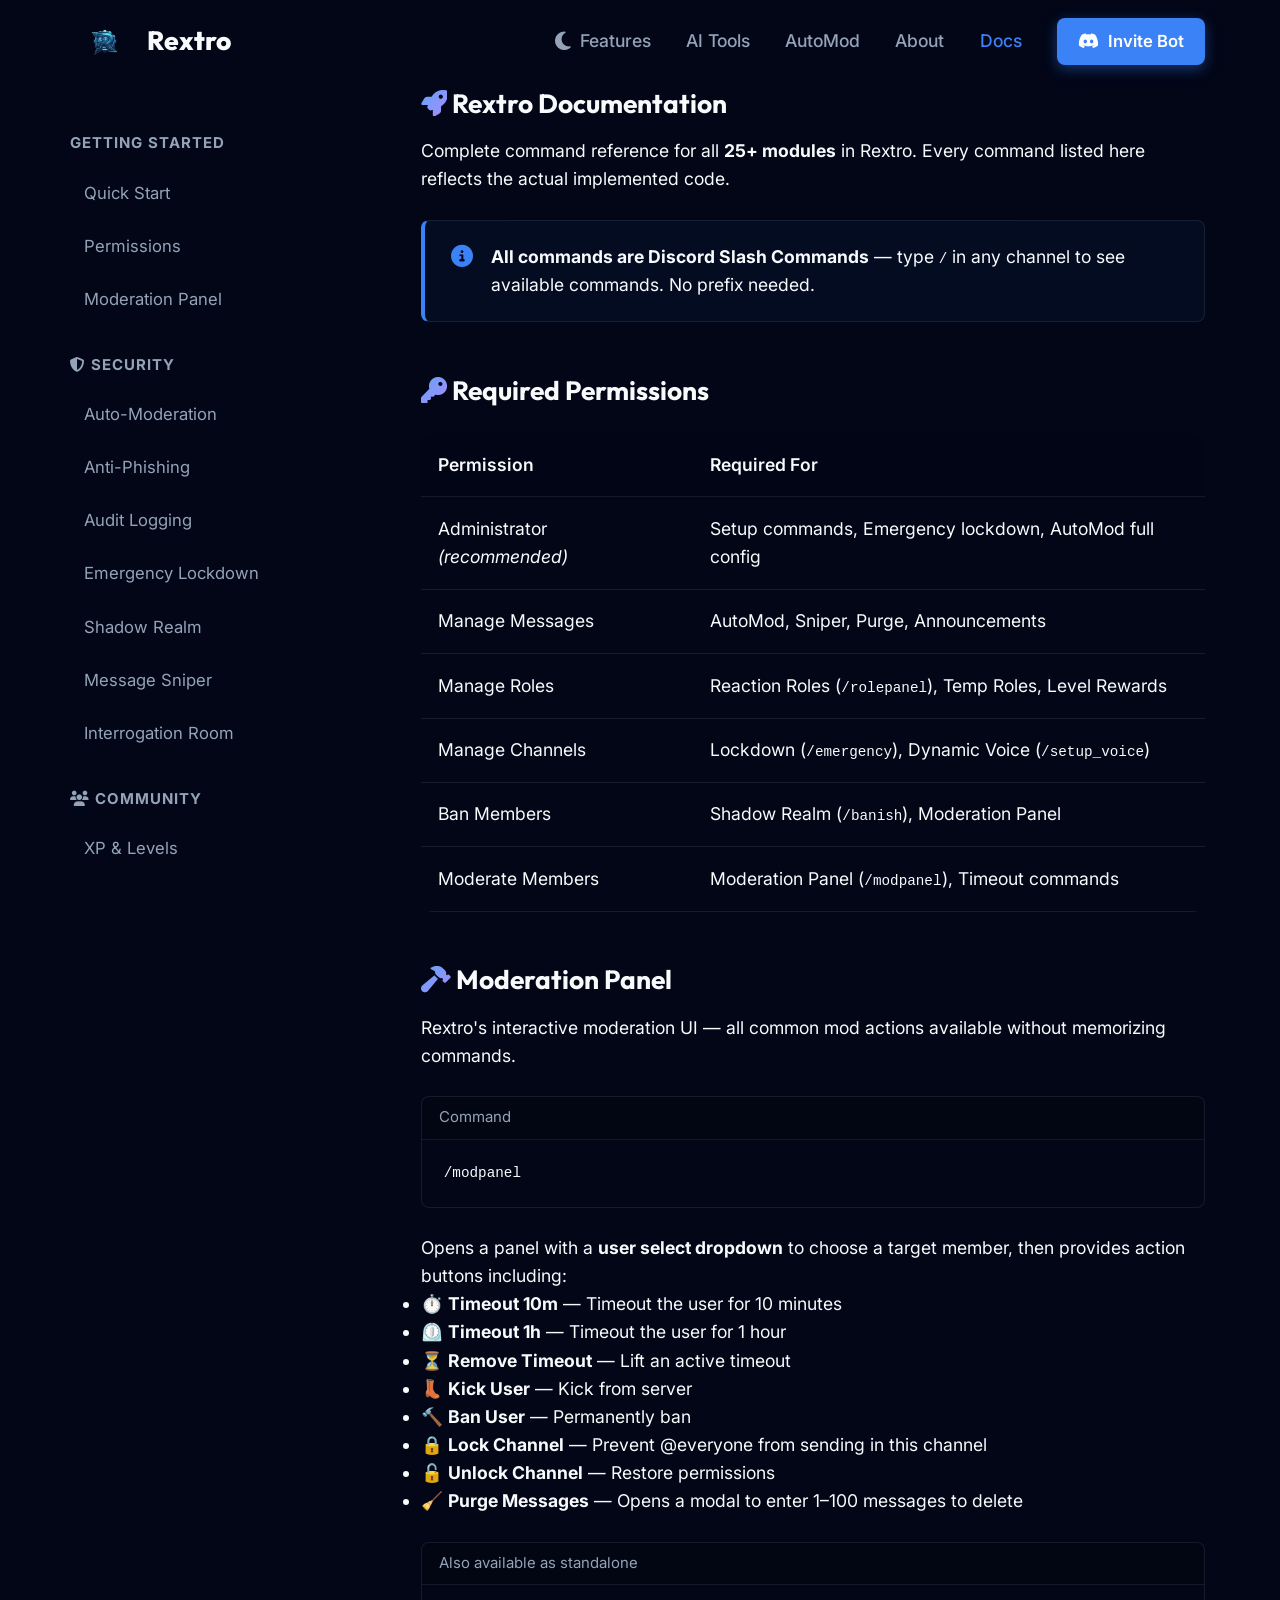
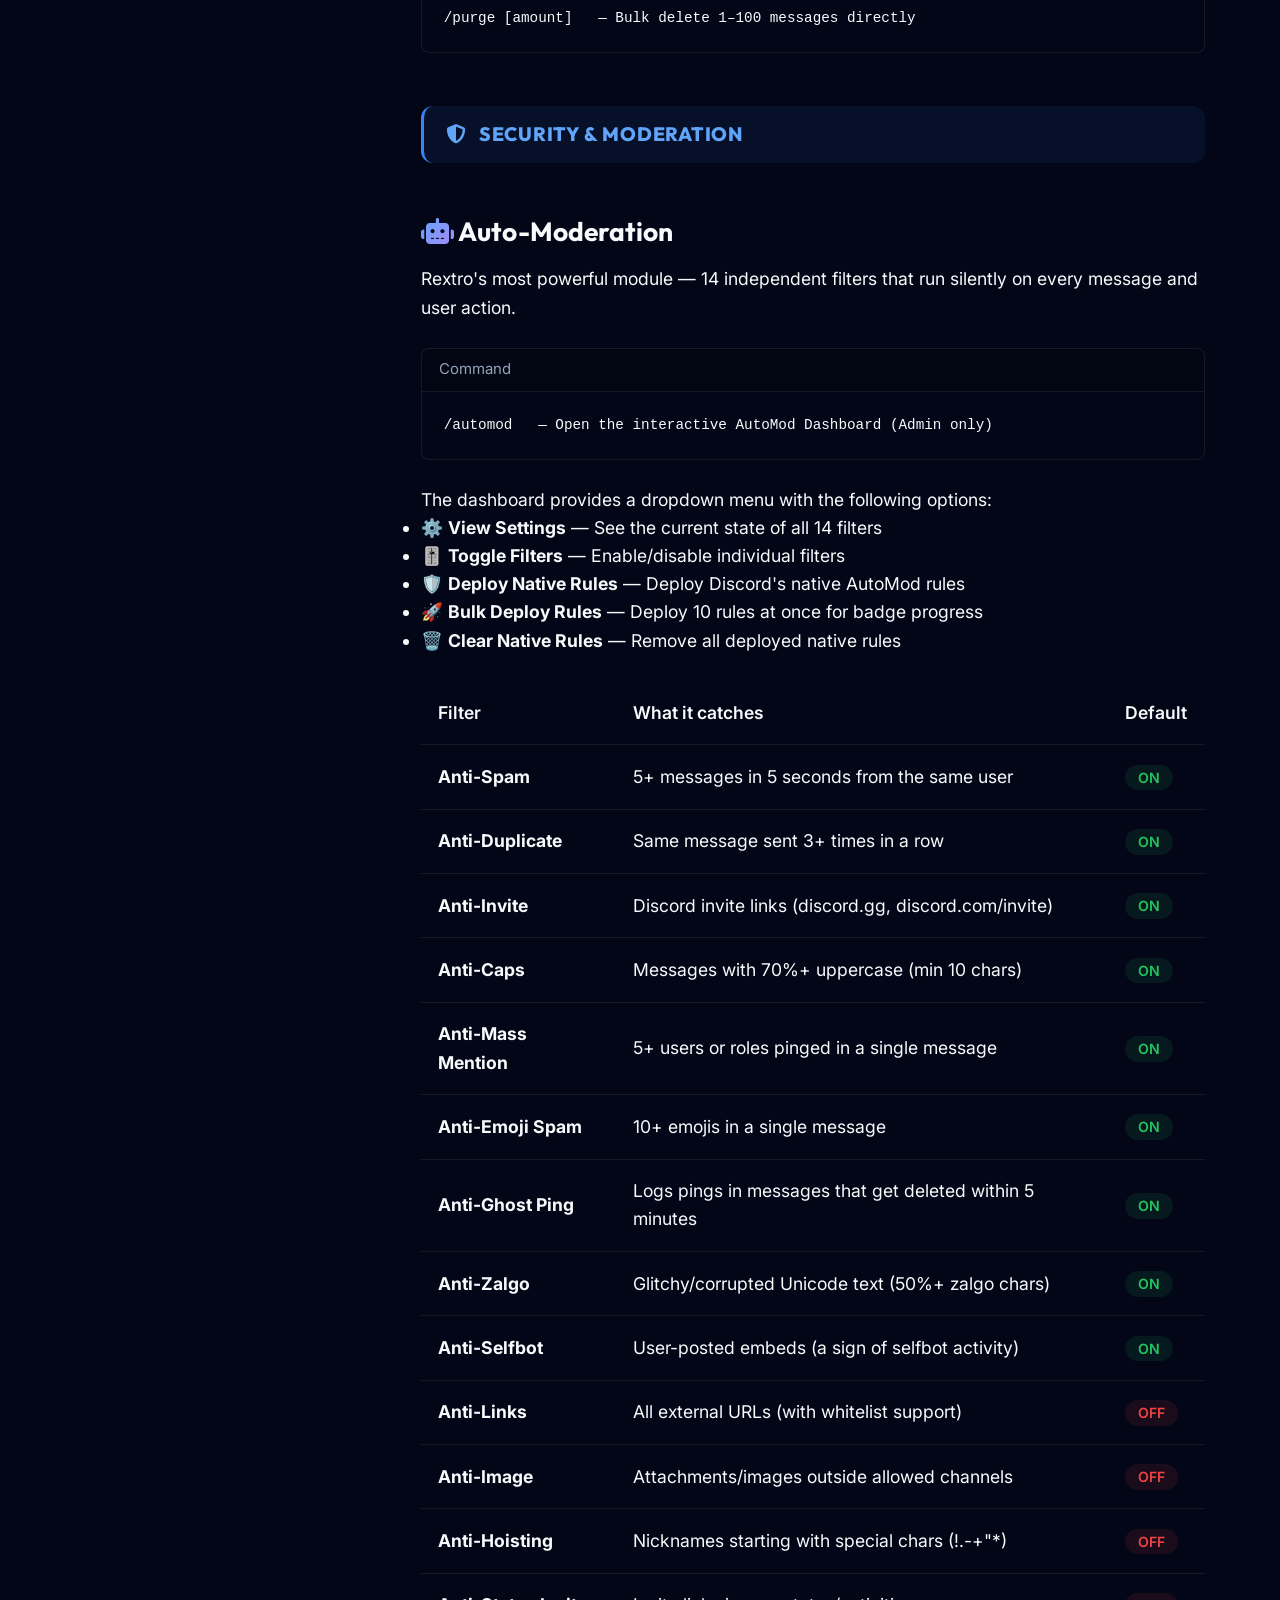
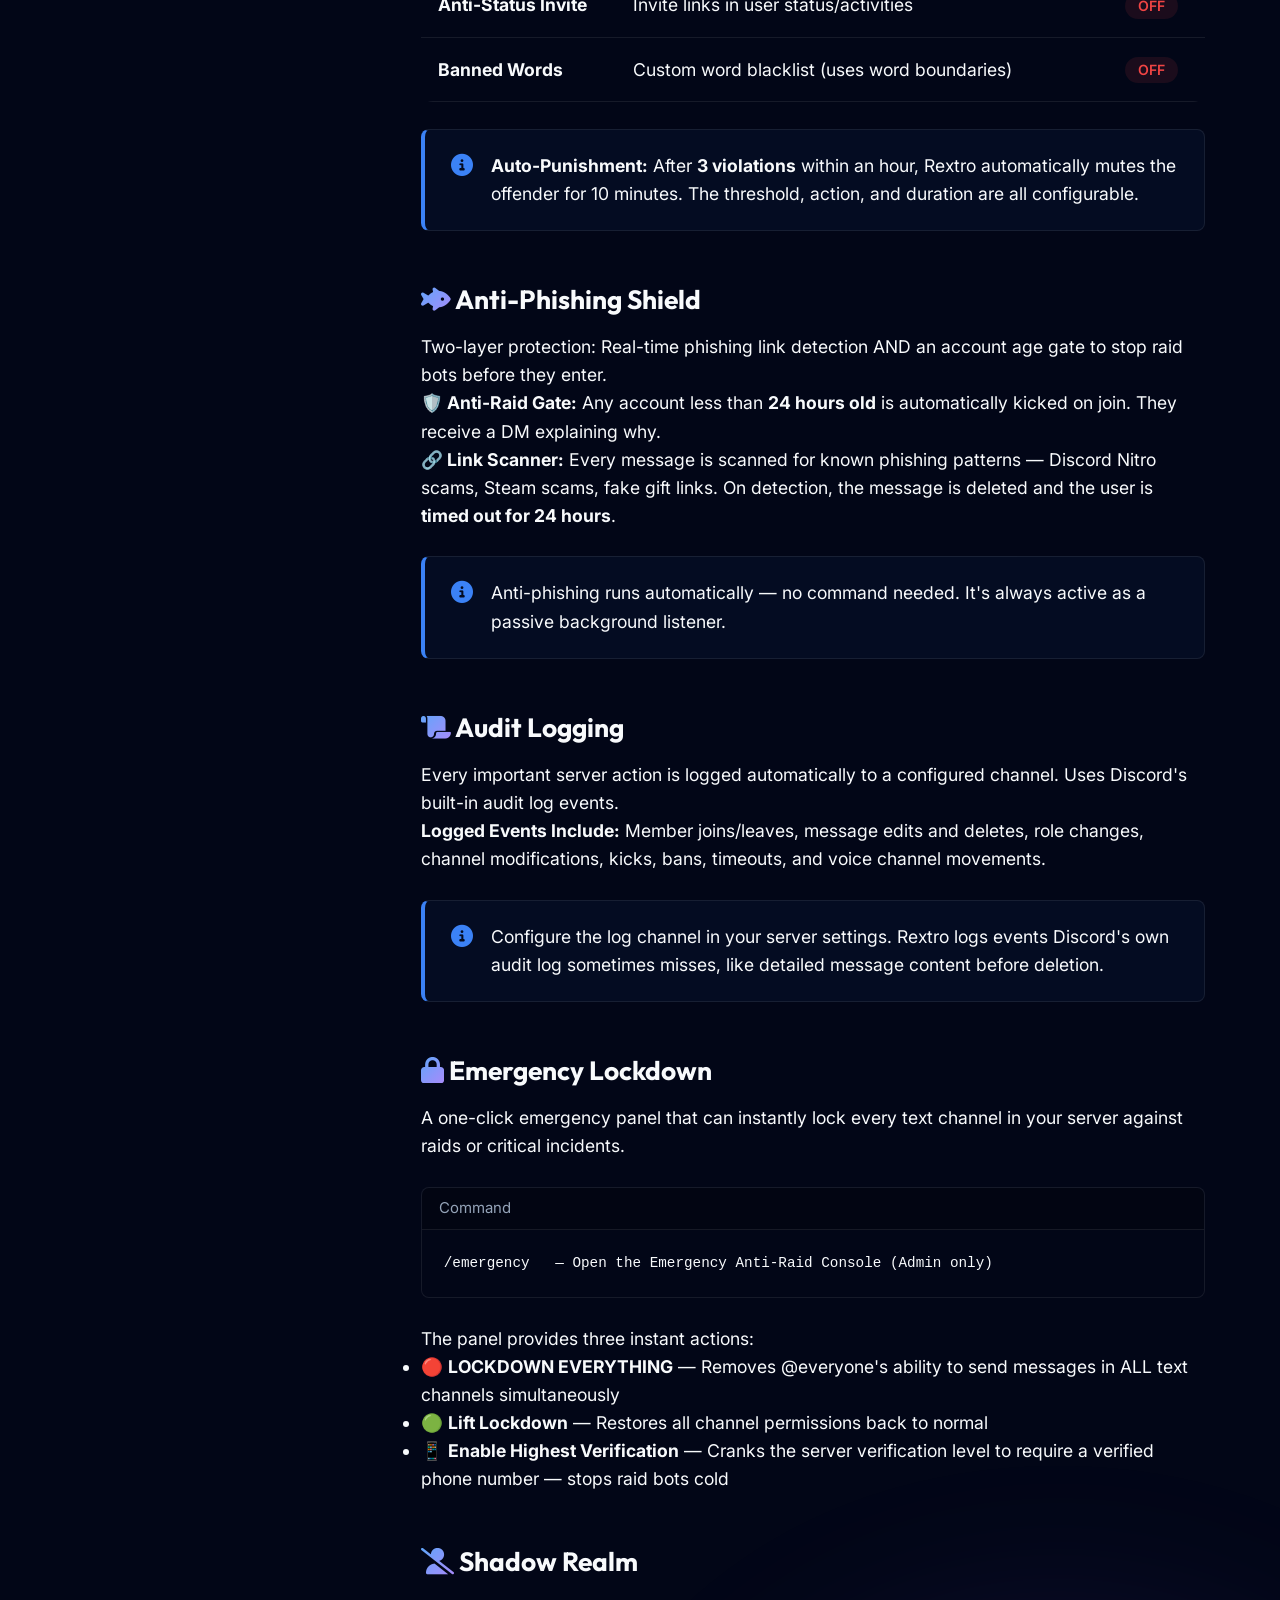
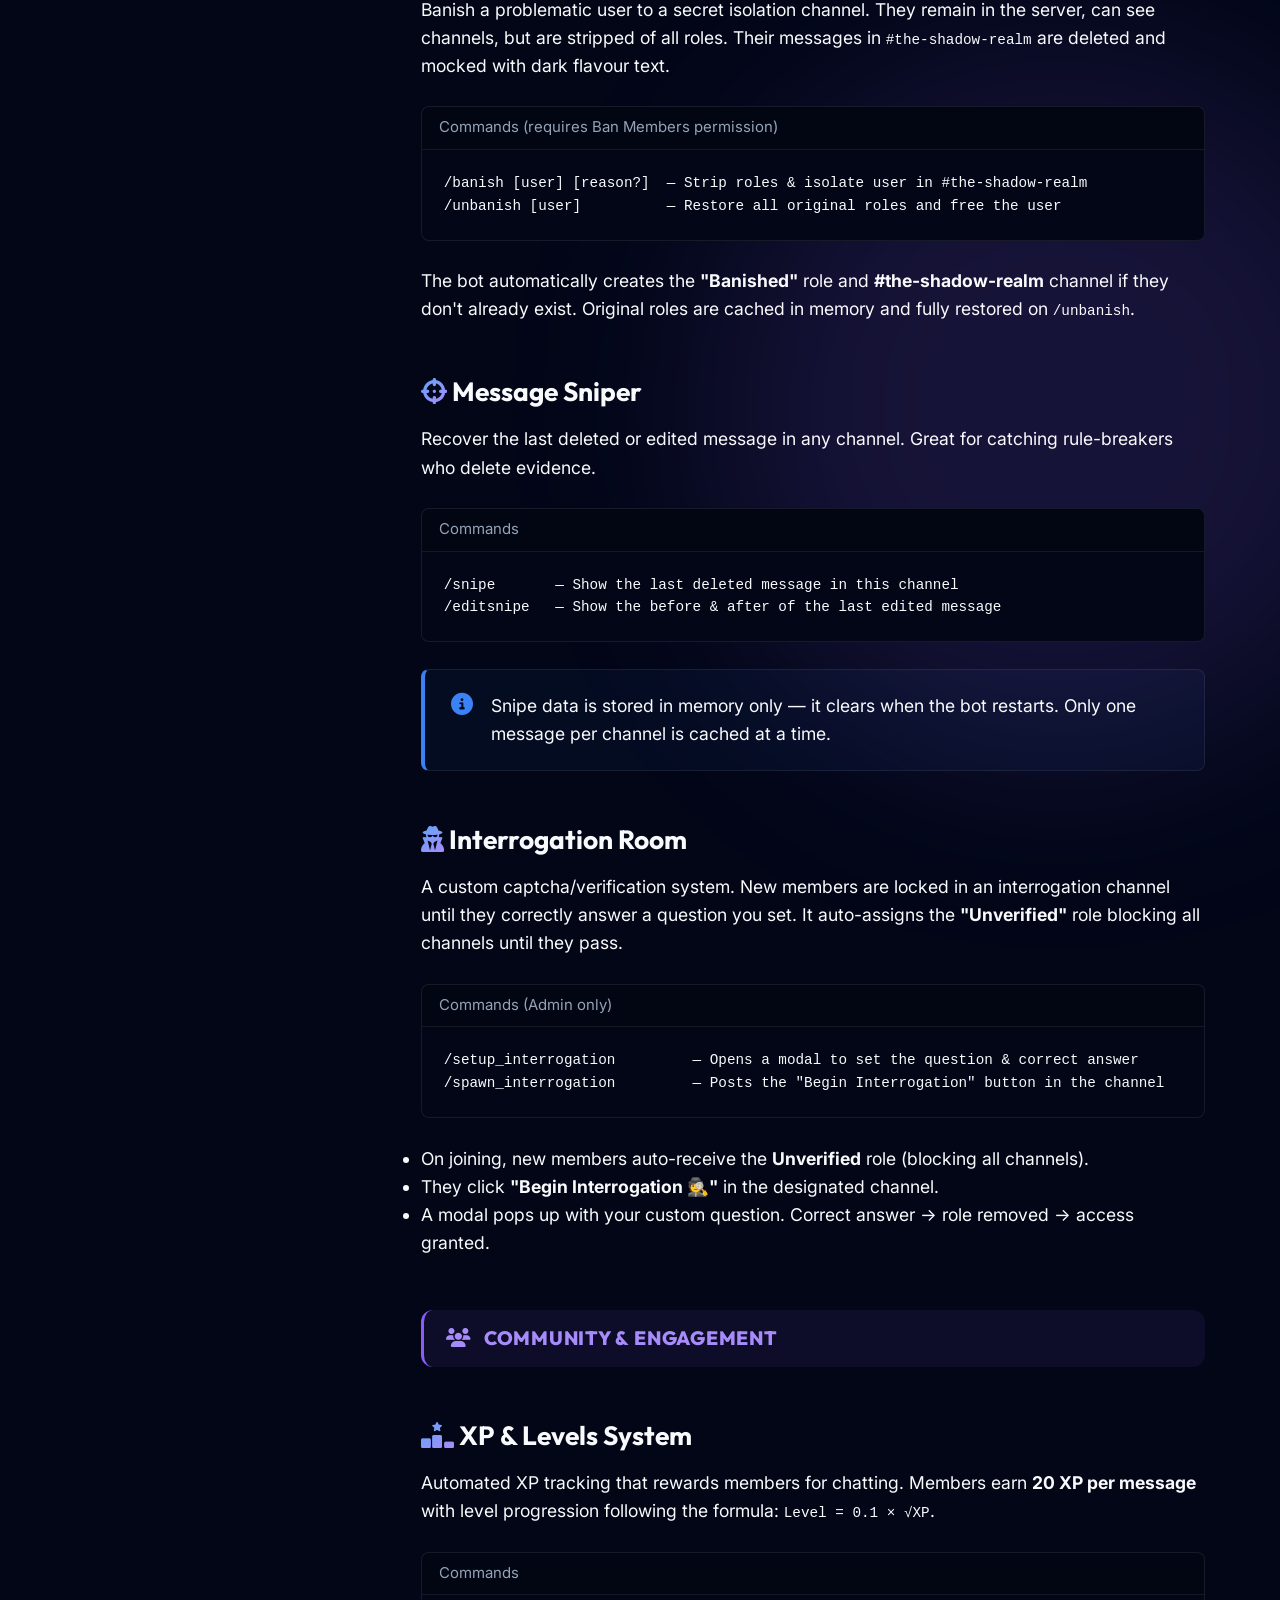
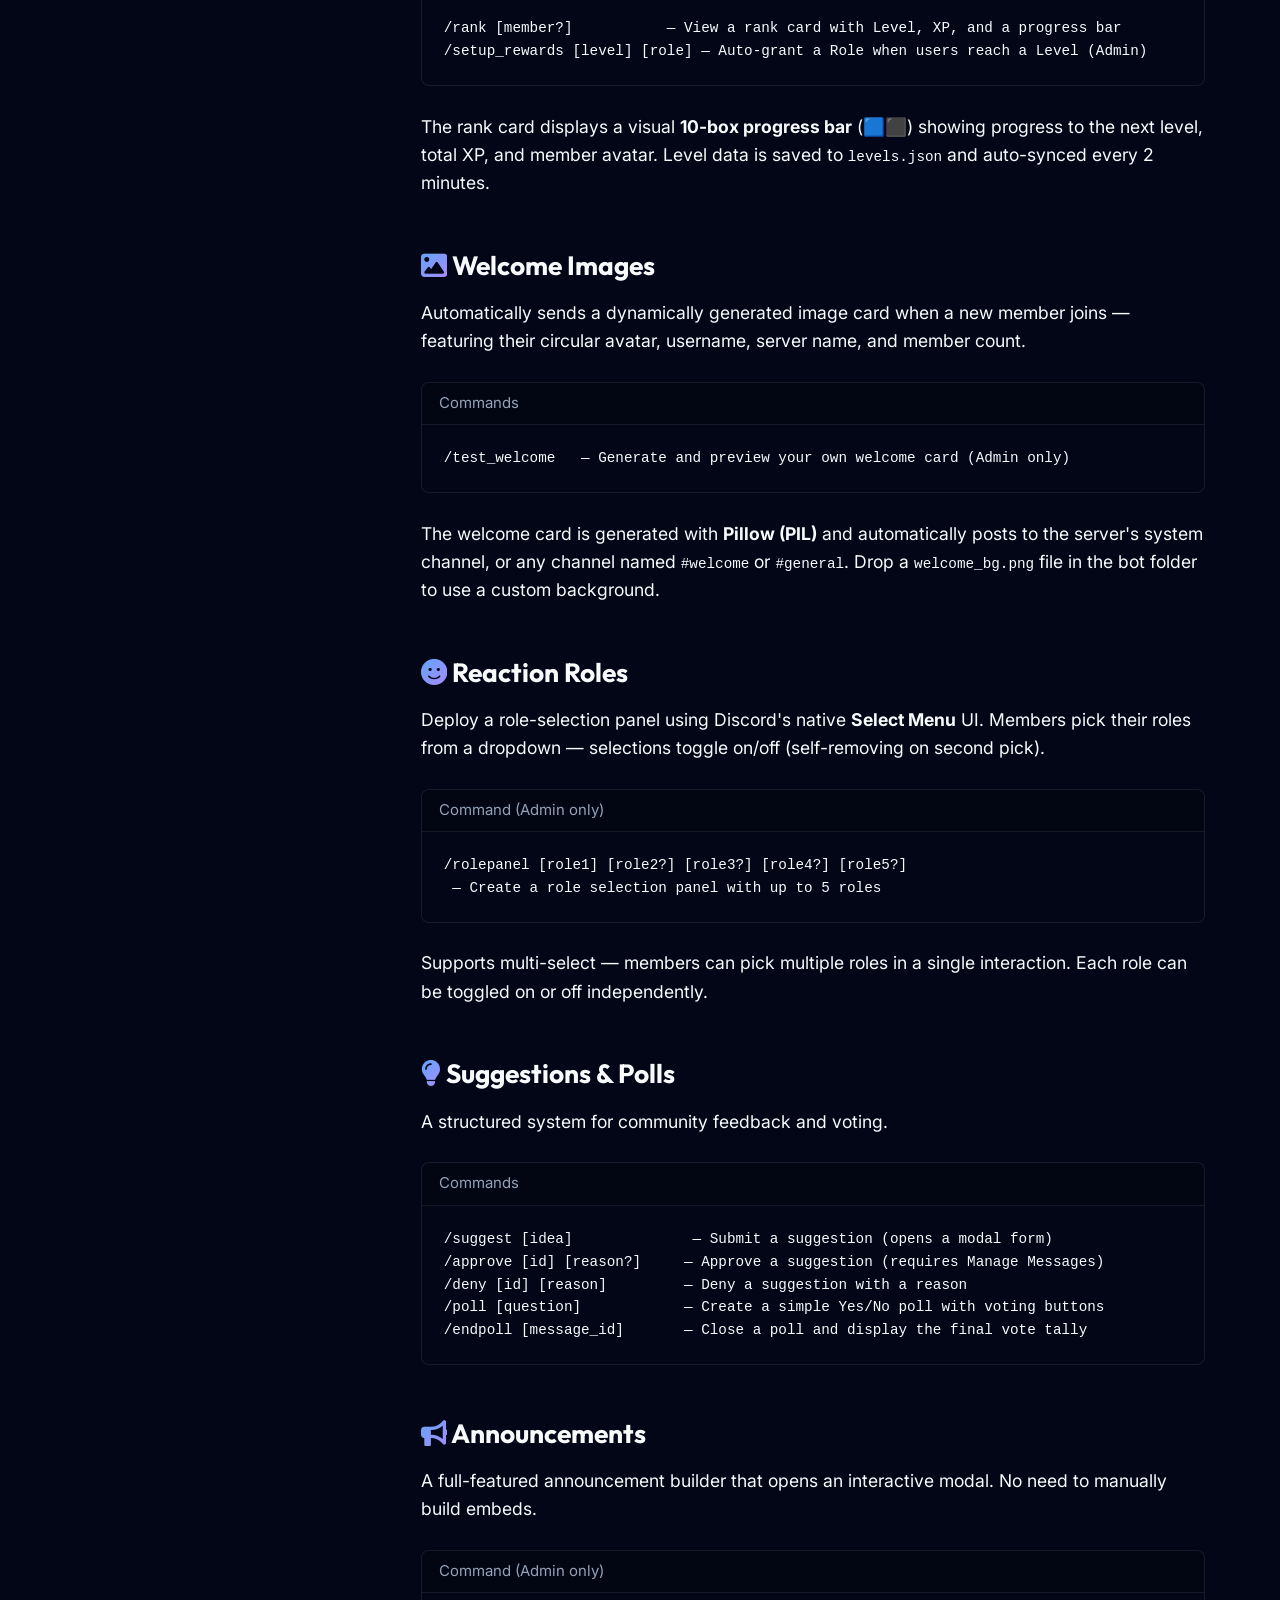
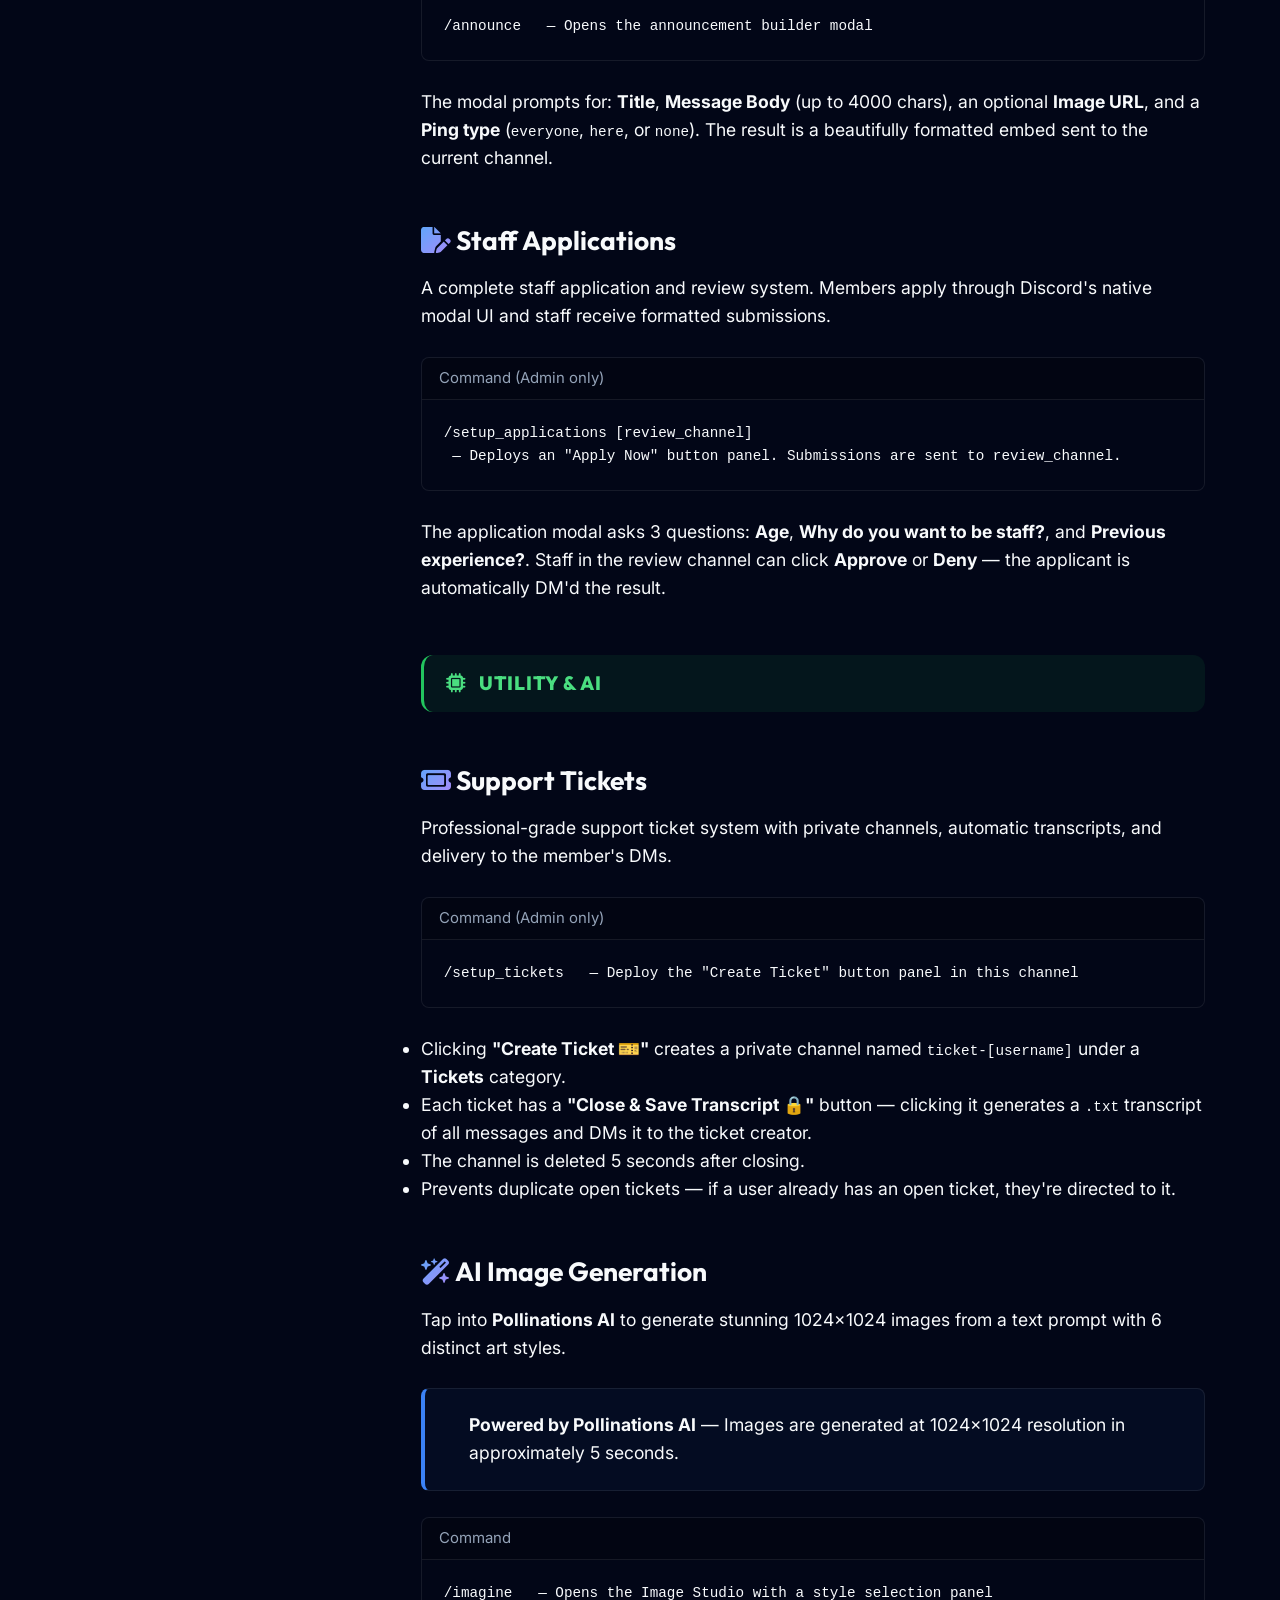
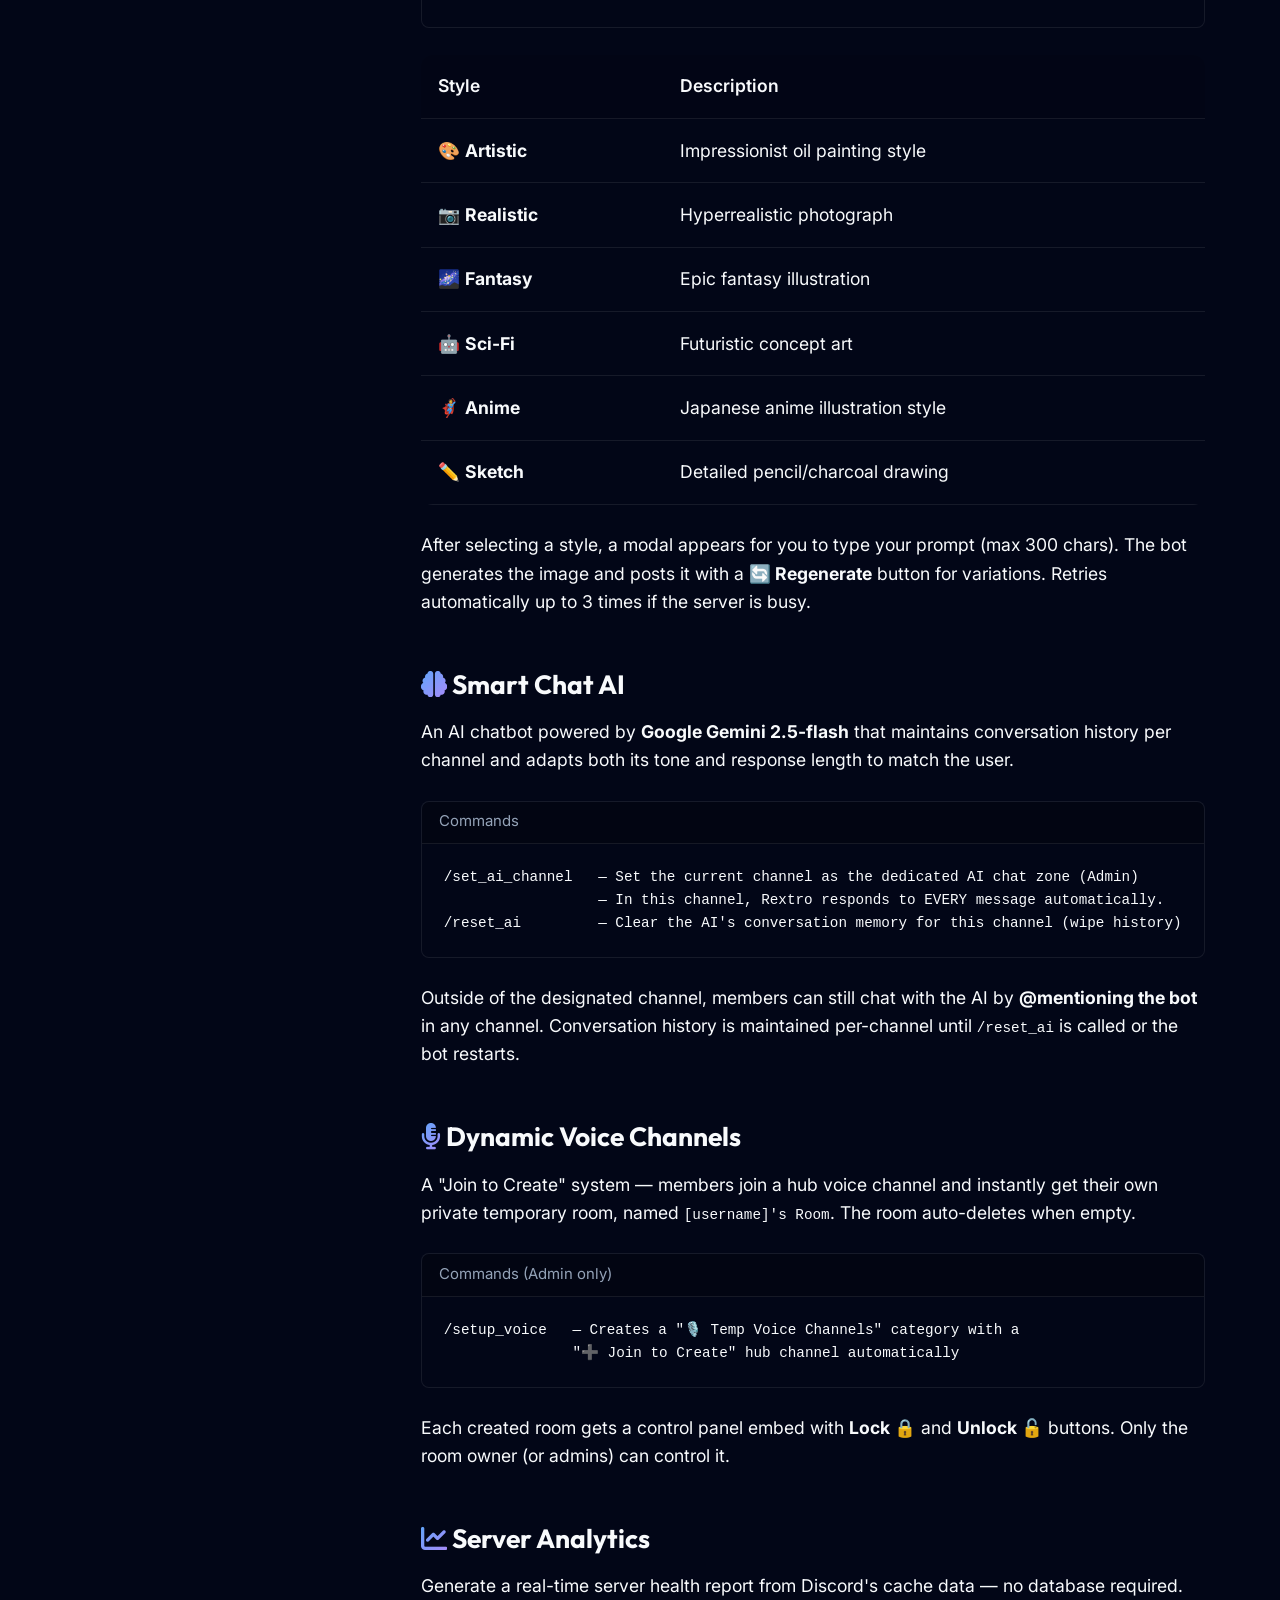
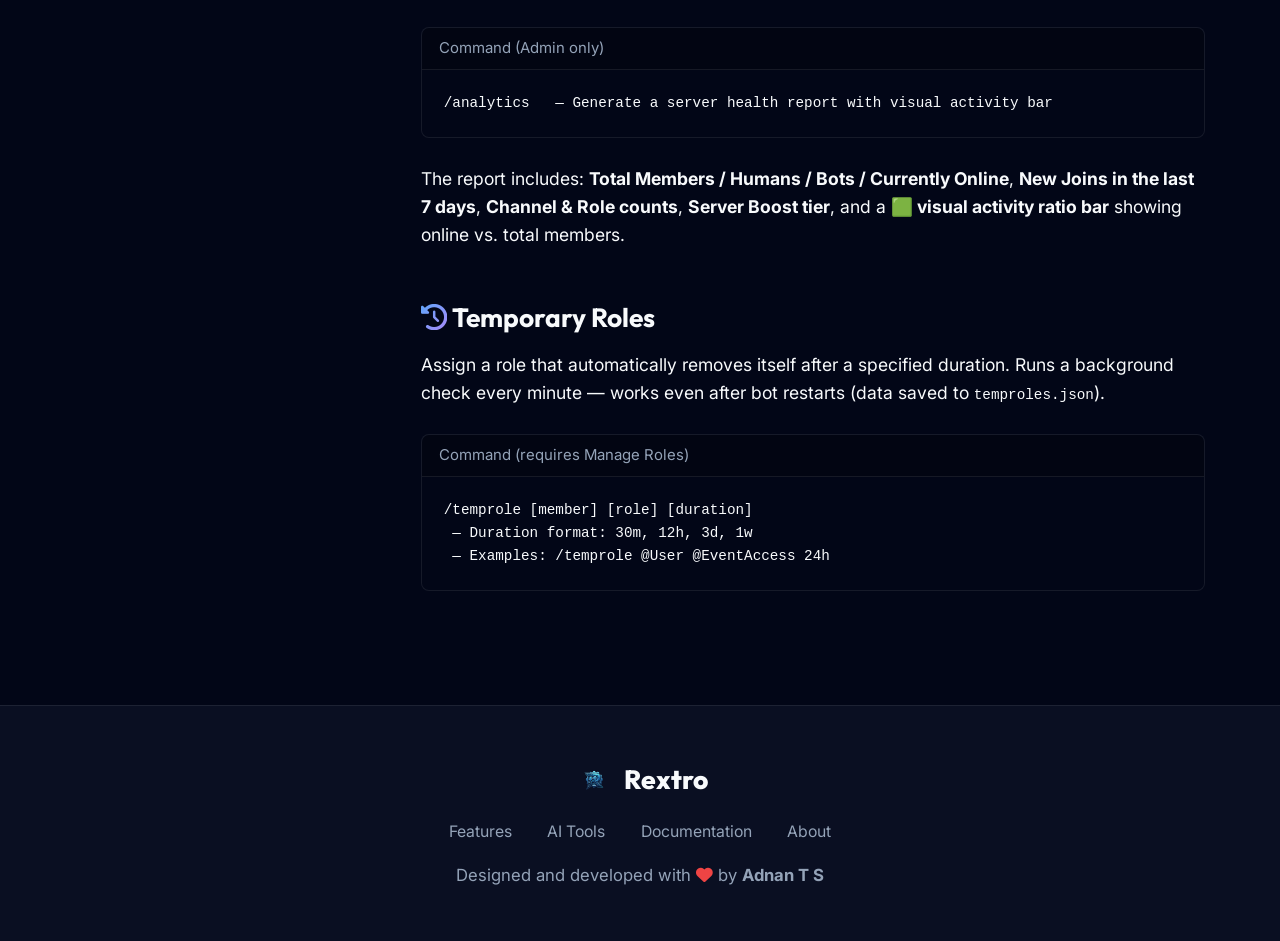
==== commit 63907f54: "Initial commit: Rextro website (mobile responsive)" ====
--- a/docs.html
+++ b/docs.html
@@ -1,620 +1,626 @@
-<!DOCTYPE html>
-<html lang="en" data-theme="dark">
-
-<head>
-    <meta charset="UTF-8">
-    <meta name="viewport" content="width=device-width, initial-scale=1.0">
-    <title>Documentation - Rextro</title>
-    <meta name="description"
-        content="Full command reference for Rextro Discord bot — every command, every module, accurate from the source code.">
-    <link rel="preconnect" href="https://fonts.googleapis.com">
-    <link rel="preconnect" href="https://fonts.gstatic.com" crossorigin>
-    <link
-        href="https://fonts.googleapis.com/css2?family=Inter:wght@400;500;600&family=Outfit:wght@500;700;800;900&display=swap"
-        rel="stylesheet">
-    <link rel="stylesheet" href="style.css">
-    <link rel="stylesheet" href="https://cdnjs.cloudflare.com/ajax/libs/font-awesome/6.4.0/css/all.min.css">
-</head>
-
-<body>
-    <div class="blob blob-1"></div>
-    <div class="blob blob-2"></div>
-
-    <nav class="navbar">
-        <div class="nav-content">
-            <div class="logo">
-                <img src="logo.png" alt="Rextro Logo" class="brand-logo">
-                <span>Rextro</span>
-            </div>
-            <div class="nav-links">
-                <a href="index.html#features">Features</a>
-                <a href="index.html#ai">AI Tools</a>
-                <a href="index.html#automod">AutoMod</a>
-                <a href="index.html#about">About</a>
-                <a href="docs.html" class="active-nav">Docs</a>
-                <button class="theme-toggle" id="themeToggle" aria-label="Toggle Theme">
-                    <i class="fa-solid fa-moon"></i>
-                </button>
-                <a href="#" class="btn btn-primary nav-btn"><i class="fa-brands fa-discord"></i> Invite Bot</a>
-            </div>
-        </div>
-    </nav>
-
-    <div class="docs-layout">
-        <aside class="docs-sidebar">
-            <div class="sidebar-inner">
-                <div class="nav-group">
-                    <h4>Getting Started</h4>
-                    <ul>
-                        <li><a href="#quickstart">Quick Start</a></li>
-                        <li><a href="#permissions">Permissions</a></li>
-                        <li><a href="#modpanel">Moderation Panel</a></li>
-                    </ul>
-                </div>
-                <div class="nav-group">
-                    <h4><i class="fa-solid fa-shield-halved"></i> Security</h4>
-                    <ul>
-                        <li><a href="#automod">Auto-Moderation</a></li>
-                        <li><a href="#antiphish">Anti-Phishing</a></li>
-                        <li><a href="#auditlog">Audit Logging</a></li>
-                        <li><a href="#lockdown">Emergency Lockdown</a></li>
-                        <li><a href="#shadowrealm">Shadow Realm</a></li>
-                        <li><a href="#sniper">Message Sniper</a></li>
-                        <li><a href="#interrogation">Interrogation Room</a></li>
-                    </ul>
-                </div>
-                <div class="nav-group">
-                    <h4><i class="fa-solid fa-users"></i> Community</h4>
-                    <ul>
-                        <li><a href="#levels">XP & Levels</a></li>
-                        <li><a href="#welcome">Welcome Images</a></li>
-                        <li><a href="#reactionroles">Reaction Roles</a></li>
-                        <li><a href="#suggestions">Suggestions & Polls</a></li>
-                        <li><a href="#announcements">Announcements</a></li>
-                        <li><a href="#applications">Staff Applications</a></li>
-                    </ul>
-                </div>
-                <div class="nav-group">
-                    <h4><i class="fa-solid fa-microchip"></i> Utility & AI</h4>
-                    <ul>
-                        <li><a href="#tickets">Support Tickets</a></li>
-                        <li><a href="#imagine">AI Image Generation</a></li>
-                        <li><a href="#smartchat">Smart Chat AI</a></li>
-                        <li><a href="#dynvoice">Dynamic Voice</a></li>
-                        <li><a href="#analytics">Server Analytics</a></li>
-                        <li><a href="#temproles">Temp Roles</a></li>
-                    </ul>
-                </div>
-            </div>
-        </aside>
-
-        <main class="docs-main">
-
-            <!-- Quick Start -->
-            <section id="quickstart">
-                <h1><i class="fa-solid fa-rocket gradient-text"></i> Rextro Documentation</h1>
-                <p>Complete command reference for all <strong>25+ modules</strong> in Rextro. Every command listed here
-                    reflects the actual implemented code.</p>
-                <div class="alert alert-info">
-                    <i class="fa-solid fa-circle-info"></i>
-                    <div><strong>All commands are Discord Slash Commands</strong> — type <code>/</code> in any channel
-                        to see available commands. No prefix needed.</div>
-                </div>
-            </section>
-
-            <section id="permissions" class="mt-4">
-                <h2><i class="fa-solid fa-key gradient-text"></i> Required Permissions</h2>
-                <div class="docs-table-wrap">
-                    <table class="docs-table">
-                        <thead>
-                            <tr>
-                                <th>Permission</th>
-                                <th>Required For</th>
-                            </tr>
-                        </thead>
-                        <tbody>
-                            <tr>
-                                <td>Administrator <em>(recommended)</em></td>
-                                <td>Setup commands, Emergency lockdown, AutoMod full config</td>
-                            </tr>
-                            <tr>
-                                <td>Manage Messages</td>
-                                <td>AutoMod, Sniper, Purge, Announcements</td>
-                            </tr>
-                            <tr>
-                                <td>Manage Roles</td>
-                                <td>Reaction Roles (<code>/rolepanel</code>), Temp Roles, Level Rewards</td>
-                            </tr>
-                            <tr>
-                                <td>Manage Channels</td>
-                                <td>Lockdown (<code>/emergency</code>), Dynamic Voice (<code>/setup_voice</code>)</td>
-                            </tr>
-                            <tr>
-                                <td>Ban Members</td>
-                                <td>Shadow Realm (<code>/banish</code>), Moderation Panel</td>
-                            </tr>
-                            <tr>
-                                <td>Moderate Members</td>
-                                <td>Moderation Panel (<code>/modpanel</code>), Timeout commands</td>
-                            </tr>
-                        </tbody>
-                    </table>
-                </div>
-            </section>
-
-            <section id="modpanel" class="mt-4">
-                <h2><i class="fa-solid fa-hammer gradient-text"></i> Moderation Panel</h2>
-                <p>Rextro's interactive moderation UI — all common mod actions available without memorizing commands.
-                </p>
-                <div class="code-block">
-                    <div class="code-header">Command</div>
-                    <pre><code>/modpanel</code></pre>
-                </div>
-                <p>Opens a panel with a <strong>user select dropdown</strong> to choose a target member, then provides
-                    action buttons including:</p>
-                <ul>
-                    <li>⏱️ <strong>Timeout 10m</strong> — Timeout the user for 10 minutes</li>
-                    <li>⏲️ <strong>Timeout 1h</strong> — Timeout the user for 1 hour</li>
-                    <li>⏳ <strong>Remove Timeout</strong> — Lift an active timeout</li>
-                    <li>👢 <strong>Kick User</strong> — Kick from server</li>
-                    <li>🔨 <strong>Ban User</strong> — Permanently ban</li>
-                    <li>🔒 <strong>Lock Channel</strong> — Prevent @everyone from sending in this channel</li>
-                    <li>🔓 <strong>Unlock Channel</strong> — Restore permissions</li>
-                    <li>🧹 <strong>Purge Messages</strong> — Opens a modal to enter 1–100 messages to delete</li>
-                </ul>
-                <div class="code-block">
-                    <div class="code-header">Also available as standalone</div>
-                    <pre><code>/purge [amount]   — Bulk delete 1–100 messages directly</code></pre>
-                </div>
-            </section>
-
-            <!-- SECURITY -->
-            <div class="docs-category-header blue mt-4">
-                <i class="fa-solid fa-shield-halved"></i> Security & Moderation
-            </div>
-
-            <section id="automod" class="mt-4">
-                <h2><i class="fa-solid fa-robot gradient-text"></i> Auto-Moderation</h2>
-                <p>Rextro's most powerful module — 14 independent filters that run silently on every message and user
-                    action.</p>
-                <div class="code-block">
-                    <div class="code-header">Command</div>
-                    <pre><code>/automod   — Open the interactive AutoMod Dashboard (Admin only)</code></pre>
-                </div>
-                <p>The dashboard provides a dropdown menu with the following options:</p>
-                <ul>
-                    <li>⚙️ <strong>View Settings</strong> — See the current state of all 14 filters</li>
-                    <li>🎚️ <strong>Toggle Filters</strong> — Enable/disable individual filters</li>
-                    <li>🛡️ <strong>Deploy Native Rules</strong> — Deploy Discord's native AutoMod rules</li>
-                    <li>🚀 <strong>Bulk Deploy Rules</strong> — Deploy 10 rules at once for badge progress</li>
-                    <li>🗑️ <strong>Clear Native Rules</strong> — Remove all deployed native rules</li>
-                </ul>
-                <div class="docs-table-wrap">
-                    <table class="docs-table">
-                        <thead>
-                            <tr>
-                                <th>Filter</th>
-                                <th>What it catches</th>
-                                <th>Default</th>
-                            </tr>
-                        </thead>
-                        <tbody>
-                            <tr>
-                                <td><strong>Anti-Spam</strong></td>
-                                <td>5+ messages in 5 seconds from the same user</td>
-                                <td><span class="status enabled">ON</span></td>
-                            </tr>
-                            <tr>
-                                <td><strong>Anti-Duplicate</strong></td>
-                                <td>Same message sent 3+ times in a row</td>
-                                <td><span class="status enabled">ON</span></td>
-                            </tr>
-                            <tr>
-                                <td><strong>Anti-Invite</strong></td>
-                                <td>Discord invite links (discord.gg, discord.com/invite)</td>
-                                <td><span class="status enabled">ON</span></td>
-                            </tr>
-                            <tr>
-                                <td><strong>Anti-Caps</strong></td>
-                                <td>Messages with 70%+ uppercase (min 10 chars)</td>
-                                <td><span class="status enabled">ON</span></td>
-                            </tr>
-                            <tr>
-                                <td><strong>Anti-Mass Mention</strong></td>
-                                <td>5+ users or roles pinged in a single message</td>
-                                <td><span class="status enabled">ON</span></td>
-                            </tr>
-                            <tr>
-                                <td><strong>Anti-Emoji Spam</strong></td>
-                                <td>10+ emojis in a single message</td>
-                                <td><span class="status enabled">ON</span></td>
-                            </tr>
-                            <tr>
-                                <td><strong>Anti-Ghost Ping</strong></td>
-                                <td>Logs pings in messages that get deleted within 5 minutes</td>
-                                <td><span class="status enabled">ON</span></td>
-                            </tr>
-                            <tr>
-                                <td><strong>Anti-Zalgo</strong></td>
-                                <td>Glitchy/corrupted Unicode text (50%+ zalgo chars)</td>
-                                <td><span class="status enabled">ON</span></td>
-                            </tr>
-                            <tr>
-                                <td><strong>Anti-Selfbot</strong></td>
-                                <td>User-posted embeds (a sign of selfbot activity)</td>
-                                <td><span class="status enabled">ON</span></td>
-                            </tr>
-                            <tr>
-                                <td><strong>Anti-Links</strong></td>
-                                <td>All external URLs (with whitelist support)</td>
-                                <td><span class="status disabled">OFF</span></td>
-                            </tr>
-                            <tr>
-                                <td><strong>Anti-Image</strong></td>
-                                <td>Attachments/images outside allowed channels</td>
-                                <td><span class="status disabled">OFF</span></td>
-                            </tr>
-                            <tr>
-                                <td><strong>Anti-Hoisting</strong></td>
-                                <td>Nicknames starting with special chars (!.-+"*)</td>
-                                <td><span class="status disabled">OFF</span></td>
-                            </tr>
-                            <tr>
-                                <td><strong>Anti-Status Invite</strong></td>
-                                <td>Invite links in user status/activities</td>
-                                <td><span class="status disabled">OFF</span></td>
-                            </tr>
-                            <tr>
-                                <td><strong>Banned Words</strong></td>
-                                <td>Custom word blacklist (uses word boundaries)</td>
-                                <td><span class="status disabled">OFF</span></td>
-                            </tr>
-                        </tbody>
-                    </table>
-                </div>
-                <div class="alert alert-info">
-                    <i class="fa-solid fa-circle-info"></i>
-                    <div><strong>Auto-Punishment:</strong> After <strong>3 violations</strong> within an hour, Rextro
-                        automatically mutes the offender for 10 minutes. The threshold, action, and duration are all
-                        configurable.</div>
-                </div>
-            </section>
-
-            <section id="antiphish" class="mt-4">
-                <h2><i class="fa-solid fa-fish-fins gradient-text"></i> Anti-Phishing Shield</h2>
-                <p>Two-layer protection: Real-time phishing link detection AND an account age gate to stop raid bots
-                    before they enter.</p>
-                <p><strong>🛡️ Anti-Raid Gate:</strong> Any account less than <strong>24 hours old</strong> is
-                    automatically kicked on join. They receive a DM explaining why.</p>
-                <p><strong>🔗 Link Scanner:</strong> Every message is scanned for known phishing patterns — Discord
-                    Nitro scams, Steam scams, fake gift links. On detection, the message is deleted and the user is
-                    <strong>timed out for 24 hours</strong>.</p>
-                <div class="alert alert-info">
-                    <i class="fa-solid fa-circle-info"></i>
-                    <div>Anti-phishing runs automatically — no command needed. It's always active as a passive
-                        background listener.</div>
-                </div>
-            </section>
-
-            <section id="auditlog" class="mt-4">
-                <h2><i class="fa-solid fa-scroll gradient-text"></i> Audit Logging</h2>
-                <p>Every important server action is logged automatically to a configured channel. Uses Discord's
-                    built-in audit log events.</p>
-                <p><strong>Logged Events Include:</strong> Member joins/leaves, message edits and deletes, role changes,
-                    channel modifications, kicks, bans, timeouts, and voice channel movements.</p>
-                <div class="alert alert-info">
-                    <i class="fa-solid fa-circle-info"></i>
-                    <div>Configure the log channel in your server settings. Rextro logs events Discord's own audit log
-                        sometimes misses, like detailed message content before deletion.</div>
-                </div>
-            </section>
-
-            <section id="lockdown" class="mt-4">
-                <h2><i class="fa-solid fa-lock gradient-text"></i> Emergency Lockdown</h2>
-                <p>A one-click emergency panel that can instantly lock every text channel in your server against raids
-                    or critical incidents.</p>
-                <div class="code-block">
-                    <div class="code-header">Command</div>
-                    <pre><code>/emergency   — Open the Emergency Anti-Raid Console (Admin only)</code></pre>
-                </div>
-                <p>The panel provides three instant actions:</p>
-                <ul>
-                    <li>🔴 <strong>LOCKDOWN EVERYTHING</strong> — Removes @everyone's ability to send messages in ALL
-                        text channels simultaneously</li>
-                    <li>🟢 <strong>Lift Lockdown</strong> — Restores all channel permissions back to normal</li>
-                    <li>📱 <strong>Enable Highest Verification</strong> — Cranks the server verification level to
-                        require a verified phone number — stops raid bots cold</li>
-                </ul>
-            </section>
-
-            <section id="shadowrealm" class="mt-4">
-                <h2><i class="fa-solid fa-user-slash gradient-text"></i> Shadow Realm</h2>
-                <p>Banish a problematic user to a secret isolation channel. They remain in the server, can see channels,
-                    but are stripped of all roles. Their messages in <code>#the-shadow-realm</code> are deleted and
-                    mocked with dark flavour text.</p>
-                <div class="code-block">
-                    <div class="code-header">Commands (requires Ban Members permission)</div>
-                    <pre><code>/banish [user] [reason?]  — Strip roles & isolate user in #the-shadow-realm
-/unbanish [user]          — Restore all original roles and free the user</code></pre>
-                </div>
-                <p>The bot automatically creates the <strong>"Banished"</strong> role and
-                    <strong>#the-shadow-realm</strong> channel if they don't already exist. Original roles are cached in
-                    memory and fully restored on <code>/unbanish</code>.</p>
-            </section>
-
-            <section id="sniper" class="mt-4">
-                <h2><i class="fa-solid fa-crosshairs gradient-text"></i> Message Sniper</h2>
-                <p>Recover the last deleted or edited message in any channel. Great for catching rule-breakers who
-                    delete evidence.</p>
-                <div class="code-block">
-                    <div class="code-header">Commands</div>
-                    <pre><code>/snipe       — Show the last deleted message in this channel
-/editsnipe   — Show the before & after of the last edited message</code></pre>
-                </div>
-                <div class="alert alert-info">
-                    <i class="fa-solid fa-circle-info"></i>
-                    <div>Snipe data is stored in memory only — it clears when the bot restarts. Only one message per
-                        channel is cached at a time.</div>
-                </div>
-            </section>
-
-            <section id="interrogation" class="mt-4">
-                <h2><i class="fa-solid fa-user-secret gradient-text"></i> Interrogation Room</h2>
-                <p>A custom captcha/verification system. New members are locked in an interrogation channel until they
-                    correctly answer a question you set. It auto-assigns the <strong>"Unverified"</strong> role blocking
-                    all channels until they pass.</p>
-                <div class="code-block">
-                    <div class="code-header">Commands (Admin only)</div>
-                    <pre><code>/setup_interrogation         — Opens a modal to set the question & correct answer
-/spawn_interrogation         — Posts the "Begin Interrogation" button in the channel</code></pre>
-                </div>
-                <ul>
-                    <li>On joining, new members auto-receive the <strong>Unverified</strong> role (blocking all
-                        channels).</li>
-                    <li>They click <strong>"Begin Interrogation 🕵️"</strong> in the designated channel.</li>
-                    <li>A modal pops up with your custom question. Correct answer → role removed → access granted.</li>
-                </ul>
-            </section>
-
-            <!-- COMMUNITY -->
-            <div class="docs-category-header purple mt-4">
-                <i class="fa-solid fa-users"></i> Community & Engagement
-            </div>
-
-            <section id="levels" class="mt-4">
-                <h2><i class="fa-solid fa-ranking-star gradient-text"></i> XP & Levels System</h2>
-                <p>Automated XP tracking that rewards members for chatting. Members earn <strong>20 XP per
-                        message</strong> with level progression following the formula: <code>Level = 0.1 × √XP</code>.
-                </p>
-                <div class="code-block">
-                    <div class="code-header">Commands</div>
-                    <pre><code>/rank [member?]           — View a rank card with Level, XP, and a progress bar
-/setup_rewards [level] [role] — Auto-grant a Role when users reach a Level (Admin)</code></pre>
-                </div>
-                <p>The rank card displays a visual <strong>10-box progress bar</strong> (🟦⬛) showing progress to the
-                    next level, total XP, and member avatar. Level data is saved to <code>levels.json</code> and
-                    auto-synced every 2 minutes.</p>
-            </section>
-
-            <section id="welcome" class="mt-4">
-                <h2><i class="fa-solid fa-image gradient-text"></i> Welcome Images</h2>
-                <p>Automatically sends a dynamically generated image card when a new member joins — featuring their
-                    circular avatar, username, server name, and member count.</p>
-                <div class="code-block">
-                    <div class="code-header">Commands</div>
-                    <pre><code>/test_welcome   — Generate and preview your own welcome card (Admin only)</code></pre>
-                </div>
-                <p>The welcome card is generated with <strong>Pillow (PIL)</strong> and automatically posts to the
-                    server's system channel, or any channel named <code>#welcome</code> or <code>#general</code>. Drop a
-                    <code>welcome_bg.png</code> file in the bot folder to use a custom background.</p>
-            </section>
-
-            <section id="reactionroles" class="mt-4">
-                <h2><i class="fa-solid fa-face-smile gradient-text"></i> Reaction Roles</h2>
-                <p>Deploy a role-selection panel using Discord's native <strong>Select Menu</strong> UI. Members pick
-                    their roles from a dropdown — selections toggle on/off (self-removing on second pick).</p>
-                <div class="code-block">
-                    <div class="code-header">Command (Admin only)</div>
-                    <pre><code>/rolepanel [role1] [role2?] [role3?] [role4?] [role5?]
- — Create a role selection panel with up to 5 roles</code></pre>
-                </div>
-                <p>Supports multi-select — members can pick multiple roles in a single interaction. Each role can be
-                    toggled on or off independently.</p>
-            </section>
-
-            <section id="suggestions" class="mt-4">
-                <h2><i class="fa-solid fa-lightbulb gradient-text"></i> Suggestions & Polls</h2>
-                <p>A structured system for community feedback and voting.</p>
-                <div class="code-block">
-                    <div class="code-header">Commands</div>
-                    <pre><code>/suggest [idea]              — Submit a suggestion (opens a modal form)
-/approve [id] [reason?]     — Approve a suggestion (requires Manage Messages)
-/deny [id] [reason]         — Deny a suggestion with a reason
-/poll [question]            — Create a simple Yes/No poll with voting buttons
-/endpoll [message_id]       — Close a poll and display the final vote tally</code></pre>
-                </div>
-            </section>
-
-            <section id="announcements" class="mt-4">
-                <h2><i class="fa-solid fa-bullhorn gradient-text"></i> Announcements</h2>
-                <p>A full-featured announcement builder that opens an interactive modal. No need to manually build
-                    embeds.</p>
-                <div class="code-block">
-                    <div class="code-header">Command (Admin only)</div>
-                    <pre><code>/announce   — Opens the announcement builder modal</code></pre>
-                </div>
-                <p>The modal prompts for: <strong>Title</strong>, <strong>Message Body</strong> (up to 4000 chars), an
-                    optional <strong>Image URL</strong>, and a <strong>Ping type</strong> (<code>everyone</code>,
-                    <code>here</code>, or <code>none</code>). The result is a beautifully formatted embed sent to the
-                    current channel.</p>
-            </section>
-
-            <section id="applications" class="mt-4">
-                <h2><i class="fa-solid fa-file-pen gradient-text"></i> Staff Applications</h2>
-                <p>A complete staff application and review system. Members apply through Discord's native modal UI and
-                    staff receive formatted submissions.</p>
-                <div class="code-block">
-                    <div class="code-header">Command (Admin only)</div>
-                    <pre><code>/setup_applications [review_channel]
- — Deploys an "Apply Now" button panel. Submissions are sent to review_channel.</code></pre>
-                </div>
-                <p>The application modal asks 3 questions: <strong>Age</strong>, <strong>Why do you want to be
-                        staff?</strong>, and <strong>Previous experience?</strong>. Staff in the review channel can
-                    click <strong>Approve</strong> or <strong>Deny</strong> — the applicant is automatically DM'd the
-                    result.</p>
-            </section>
-
-            <!-- UTILITY & AI -->
-            <div class="docs-category-header green mt-4">
-                <i class="fa-solid fa-microchip"></i> Utility & AI
-            </div>
-
-            <section id="tickets" class="mt-4">
-                <h2><i class="fa-solid fa-ticket gradient-text"></i> Support Tickets</h2>
-                <p>Professional-grade support ticket system with private channels, automatic transcripts, and delivery
-                    to the member's DMs.</p>
-                <div class="code-block">
-                    <div class="code-header">Command (Admin only)</div>
-                    <pre><code>/setup_tickets   — Deploy the "Create Ticket" button panel in this channel</code></pre>
-                </div>
-                <ul>
-                    <li>Clicking <strong>"Create Ticket 🎫"</strong> creates a private channel named
-                        <code>ticket-[username]</code> under a <strong>Tickets</strong> category.</li>
-                    <li>Each ticket has a <strong>"Close & Save Transcript 🔒"</strong> button — clicking it generates a
-                        <code>.txt</code> transcript of all messages and DMs it to the ticket creator.</li>
-                    <li>The channel is deleted 5 seconds after closing.</li>
-                    <li>Prevents duplicate open tickets — if a user already has an open ticket, they're directed to it.
-                    </li>
-                </ul>
-            </section>
-
-            <section id="imagine" class="mt-4">
-                <h2><i class="fa-solid fa-wand-magic-sparkles gradient-text"></i> AI Image Generation</h2>
-                <p>Tap into <strong>Pollinations AI</strong> to generate stunning 1024×1024 images from a text prompt
-                    with 6 distinct art styles.</p>
-                <div class="alert alert-info">
-                    <i class="fa-solid fa-sparkles"></i>
-                    <div><strong>Powered by Pollinations AI</strong> — Images are generated at 1024×1024 resolution in
-                        approximately 5 seconds.</div>
-                </div>
-                <div class="code-block">
-                    <div class="code-header">Command</div>
-                    <pre><code>/imagine   — Opens the Image Studio with a style selection panel</code></pre>
-                </div>
-                <div class="docs-table-wrap">
-                    <table class="docs-table">
-                        <thead>
-                            <tr>
-                                <th>Style</th>
-                                <th>Description</th>
-                            </tr>
-                        </thead>
-                        <tbody>
-                            <tr>
-                                <td>🎨 <strong>Artistic</strong></td>
-                                <td>Impressionist oil painting style</td>
-                            </tr>
-                            <tr>
-                                <td>📷 <strong>Realistic</strong></td>
-                                <td>Hyperrealistic photograph</td>
-                            </tr>
-                            <tr>
-                                <td>🌌 <strong>Fantasy</strong></td>
-                                <td>Epic fantasy illustration</td>
-                            </tr>
-                            <tr>
-                                <td>🤖 <strong>Sci-Fi</strong></td>
-                                <td>Futuristic concept art</td>
-                            </tr>
-                            <tr>
-                                <td>🦸 <strong>Anime</strong></td>
-                                <td>Japanese anime illustration style</td>
-                            </tr>
-                            <tr>
-                                <td>✏️ <strong>Sketch</strong></td>
-                                <td>Detailed pencil/charcoal drawing</td>
-                            </tr>
-                        </tbody>
-                    </table>
-                </div>
-                <p>After selecting a style, a modal appears for you to type your prompt (max 300 chars). The bot
-                    generates the image and posts it with a <strong>🔄 Regenerate</strong> button for variations.
-                    Retries automatically up to 3 times if the server is busy.</p>
-            </section>
-
-            <section id="smartchat" class="mt-4">
-                <h2><i class="fa-solid fa-brain gradient-text"></i> Smart Chat AI</h2>
-                <p>An AI chatbot powered by <strong>Google Gemini 2.5-flash</strong> that maintains conversation history
-                    per channel and adapts both its tone and response length to match the user.</p>
-                <div class="code-block">
-                    <div class="code-header">Commands</div>
-                    <pre><code>/set_ai_channel   — Set the current channel as the dedicated AI chat zone (Admin)
-                  — In this channel, Rextro responds to EVERY message automatically.
-/reset_ai         — Clear the AI's conversation memory for this channel (wipe history)</code></pre>
-                </div>
-                <p>Outside of the designated channel, members can still chat with the AI by <strong>@mentioning the
-                        bot</strong> in any channel. Conversation history is maintained per-channel until
-                    <code>/reset_ai</code> is called or the bot restarts.</p>
-            </section>
-
-            <section id="dynvoice" class="mt-4">
-                <h2><i class="fa-solid fa-microphone-lines gradient-text"></i> Dynamic Voice Channels</h2>
-                <p>A "Join to Create" system — members join a hub voice channel and instantly get their own private
-                    temporary room, named <code>[username]'s Room</code>. The room auto-deletes when empty.</p>
-                <div class="code-block">
-                    <div class="code-header">Commands (Admin only)</div>
-                    <pre><code>/setup_voice   — Creates a "🎙️ Temp Voice Channels" category with a
-               "➕ Join to Create" hub channel automatically</code></pre>
-                </div>
-                <p>Each created room gets a control panel embed with <strong>Lock 🔒</strong> and <strong>Unlock
-                        🔓</strong> buttons. Only the room owner (or admins) can control it.</p>
-            </section>
-
-            <section id="analytics" class="mt-4">
-                <h2><i class="fa-solid fa-chart-line gradient-text"></i> Server Analytics</h2>
-                <p>Generate a real-time server health report from Discord's cache data — no database required.</p>
-                <div class="code-block">
-                    <div class="code-header">Command (Admin only)</div>
-                    <pre><code>/analytics   — Generate a server health report with visual activity bar</code></pre>
-                </div>
-                <p>The report includes: <strong>Total Members / Humans / Bots / Currently Online</strong>, <strong>New
-                        Joins in the last 7 days</strong>, <strong>Channel & Role counts</strong>, <strong>Server Boost
-                        tier</strong>, and a <strong>🟩 visual activity ratio bar</strong> showing online vs. total
-                    members.</p>
-            </section>
-
-            <section id="temproles" class="mt-4">
-                <h2><i class="fa-solid fa-clock-rotate-left gradient-text"></i> Temporary Roles</h2>
-                <p>Assign a role that automatically removes itself after a specified duration. Runs a background check
-                    every minute — works even after bot restarts (data saved to <code>temproles.json</code>).</p>
-                <div class="code-block">
-                    <div class="code-header">Command (requires Manage Roles)</div>
-                    <pre><code>/temprole [member] [role] [duration]
- — Duration format: 30m, 12h, 3d, 1w
- — Examples: /temprole @User @EventAccess 24h</code></pre>
-                </div>
-            </section>
-
-        </main>
-    </div>
-
-    <footer>
-        <div class="footer-content">
-            <div class="footer-brand">
-                <img src="logo.png" alt="Rextro Logo" class="brand-logo-footer"> Rextro
-            </div>
-            <div class="footer-links">
-                <a href="index.html#features">Features</a>
-                <a href="index.html#ai">AI Tools</a>
-                <a href="docs.html">Documentation</a>
-                <a href="index.html#about">About</a>
-            </div>
-            <p class="copyright">Designed and developed with <i class="fa-solid fa-heart" style="color: #ef4444;"></i>
-                by <strong>Adnan T S</strong></p>
-        </div>
-    </footer>
-
-    <script src="script.js"></script>
-</body>
-
+<!DOCTYPE html>
+<html lang="en" data-theme="dark">
+
+<head>
+    <meta charset="UTF-8">
+    <meta name="viewport" content="width=device-width, initial-scale=1.0">
+    <title>Documentation - Rextro</title>
+    <meta name="description"
+        content="Full command reference for Rextro Discord bot — every command, every module, accurate from the source code.">
+    <link rel="preconnect" href="https://fonts.googleapis.com">
+    <link rel="preconnect" href="https://fonts.gstatic.com" crossorigin>
+    <link
+        href="https://fonts.googleapis.com/css2?family=Inter:wght@400;500;600&family=Outfit:wght@500;700;800;900&display=swap"
+        rel="stylesheet">
+    <link rel="stylesheet" href="style.css">
+    <link rel="stylesheet" href="https://cdnjs.cloudflare.com/ajax/libs/font-awesome/6.4.0/css/all.min.css">
+</head>
+
+<body>
+    <div class="blob blob-1"></div>
+    <div class="blob blob-2"></div>
+
+    <nav class="navbar">
+        <div class="nav-content">
+            <div class="logo">
+                <img src="logo.png" alt="Rextro Logo" class="brand-logo">
+                <span>Rextro</span>
+            </div>
+            <div class="nav-right">
+                <button class="theme-toggle" id="themeToggle" aria-label="Toggle Theme">
+                    <i class="fa-solid fa-moon"></i>
+                </button>
+                <button class="hamburger" id="hamburger" aria-label="Open Menu">
+                    <span></span><span></span><span></span>
+                </button>
+            </div>
+            <div class="nav-links" id="navLinks">
+                <a href="index.html#features" class="nav-link">Features</a>
+                <a href="index.html#ai" class="nav-link">AI Tools</a>
+                <a href="index.html#automod" class="nav-link">AutoMod</a>
+                <a href="index.html#about" class="nav-link">About</a>
+                <a href="docs.html" class="nav-link active-nav">Docs</a>
+                <a href="#" class="btn btn-primary nav-btn"><i class="fa-brands fa-discord"></i> Invite Bot</a>
+            </div>
+        </div>
+    </nav>
+    <div class="nav-overlay" id="navOverlay"></div>
+
+    <div class="docs-layout">
+        <aside class="docs-sidebar">
+            <div class="sidebar-inner">
+                <div class="nav-group">
+                    <h4>Getting Started</h4>
+                    <ul>
+                        <li><a href="#quickstart">Quick Start</a></li>
+                        <li><a href="#permissions">Permissions</a></li>
+                        <li><a href="#modpanel">Moderation Panel</a></li>
+                    </ul>
+                </div>
+                <div class="nav-group">
+                    <h4><i class="fa-solid fa-shield-halved"></i> Security</h4>
+                    <ul>
+                        <li><a href="#automod">Auto-Moderation</a></li>
+                        <li><a href="#antiphish">Anti-Phishing</a></li>
+                        <li><a href="#auditlog">Audit Logging</a></li>
+                        <li><a href="#lockdown">Emergency Lockdown</a></li>
+                        <li><a href="#shadowrealm">Shadow Realm</a></li>
+                        <li><a href="#sniper">Message Sniper</a></li>
+                        <li><a href="#interrogation">Interrogation Room</a></li>
+                    </ul>
+                </div>
+                <div class="nav-group">
+                    <h4><i class="fa-solid fa-users"></i> Community</h4>
+                    <ul>
+                        <li><a href="#levels">XP & Levels</a></li>
+                        <li><a href="#welcome">Welcome Images</a></li>
+                        <li><a href="#reactionroles">Reaction Roles</a></li>
+                        <li><a href="#suggestions">Suggestions & Polls</a></li>
+                        <li><a href="#announcements">Announcements</a></li>
+                        <li><a href="#applications">Staff Applications</a></li>
+                    </ul>
+                </div>
+                <div class="nav-group">
+                    <h4><i class="fa-solid fa-microchip"></i> Utility & AI</h4>
+                    <ul>
+                        <li><a href="#tickets">Support Tickets</a></li>
+                        <li><a href="#imagine">AI Image Generation</a></li>
+                        <li><a href="#smartchat">Smart Chat AI</a></li>
+                        <li><a href="#dynvoice">Dynamic Voice</a></li>
+                        <li><a href="#analytics">Server Analytics</a></li>
+                        <li><a href="#temproles">Temp Roles</a></li>
+                    </ul>
+                </div>
+            </div>
+        </aside>
+
+        <main class="docs-main">
+
+            <!-- Quick Start -->
+            <section id="quickstart">
+                <h1><i class="fa-solid fa-rocket gradient-text"></i> Rextro Documentation</h1>
+                <p>Complete command reference for all <strong>25+ modules</strong> in Rextro. Every command listed here
+                    reflects the actual implemented code.</p>
+                <div class="alert alert-info">
+                    <i class="fa-solid fa-circle-info"></i>
+                    <div><strong>All commands are Discord Slash Commands</strong> — type <code>/</code> in any channel
+                        to see available commands. No prefix needed.</div>
+                </div>
+            </section>
+
+            <section id="permissions" class="mt-4">
+                <h2><i class="fa-solid fa-key gradient-text"></i> Required Permissions</h2>
+                <div class="docs-table-wrap">
+                    <table class="docs-table">
+                        <thead>
+                            <tr>
+                                <th>Permission</th>
+                                <th>Required For</th>
+                            </tr>
+                        </thead>
+                        <tbody>
+                            <tr>
+                                <td>Administrator <em>(recommended)</em></td>
+                                <td>Setup commands, Emergency lockdown, AutoMod full config</td>
+                            </tr>
+                            <tr>
+                                <td>Manage Messages</td>
+                                <td>AutoMod, Sniper, Purge, Announcements</td>
+                            </tr>
+                            <tr>
+                                <td>Manage Roles</td>
+                                <td>Reaction Roles (<code>/rolepanel</code>), Temp Roles, Level Rewards</td>
+                            </tr>
+                            <tr>
+                                <td>Manage Channels</td>
+                                <td>Lockdown (<code>/emergency</code>), Dynamic Voice (<code>/setup_voice</code>)</td>
+                            </tr>
+                            <tr>
+                                <td>Ban Members</td>
+                                <td>Shadow Realm (<code>/banish</code>), Moderation Panel</td>
+                            </tr>
+                            <tr>
+                                <td>Moderate Members</td>
+                                <td>Moderation Panel (<code>/modpanel</code>), Timeout commands</td>
+                            </tr>
+                        </tbody>
+                    </table>
+                </div>
+            </section>
+
+            <section id="modpanel" class="mt-4">
+                <h2><i class="fa-solid fa-hammer gradient-text"></i> Moderation Panel</h2>
+                <p>Rextro's interactive moderation UI — all common mod actions available without memorizing commands.
+                </p>
+                <div class="code-block">
+                    <div class="code-header">Command</div>
+                    <pre><code>/modpanel</code></pre>
+                </div>
+                <p>Opens a panel with a <strong>user select dropdown</strong> to choose a target member, then provides
+                    action buttons including:</p>
+                <ul>
+                    <li>⏱️ <strong>Timeout 10m</strong> — Timeout the user for 10 minutes</li>
+                    <li>⏲️ <strong>Timeout 1h</strong> — Timeout the user for 1 hour</li>
+                    <li>⏳ <strong>Remove Timeout</strong> — Lift an active timeout</li>
+                    <li>👢 <strong>Kick User</strong> — Kick from server</li>
+                    <li>🔨 <strong>Ban User</strong> — Permanently ban</li>
+                    <li>🔒 <strong>Lock Channel</strong> — Prevent @everyone from sending in this channel</li>
+                    <li>🔓 <strong>Unlock Channel</strong> — Restore permissions</li>
+                    <li>🧹 <strong>Purge Messages</strong> — Opens a modal to enter 1–100 messages to delete</li>
+                </ul>
+                <div class="code-block">
+                    <div class="code-header">Also available as standalone</div>
+                    <pre><code>/purge [amount]   — Bulk delete 1–100 messages directly</code></pre>
+                </div>
+            </section>
+
+            <!-- SECURITY -->
+            <div class="docs-category-header blue mt-4">
+                <i class="fa-solid fa-shield-halved"></i> Security & Moderation
+            </div>
+
+            <section id="automod" class="mt-4">
+                <h2><i class="fa-solid fa-robot gradient-text"></i> Auto-Moderation</h2>
+                <p>Rextro's most powerful module — 14 independent filters that run silently on every message and user
+                    action.</p>
+                <div class="code-block">
+                    <div class="code-header">Command</div>
+                    <pre><code>/automod   — Open the interactive AutoMod Dashboard (Admin only)</code></pre>
+                </div>
+                <p>The dashboard provides a dropdown menu with the following options:</p>
+                <ul>
+                    <li>⚙️ <strong>View Settings</strong> — See the current state of all 14 filters</li>
+                    <li>🎚️ <strong>Toggle Filters</strong> — Enable/disable individual filters</li>
+                    <li>🛡️ <strong>Deploy Native Rules</strong> — Deploy Discord's native AutoMod rules</li>
+                    <li>🚀 <strong>Bulk Deploy Rules</strong> — Deploy 10 rules at once for badge progress</li>
+                    <li>🗑️ <strong>Clear Native Rules</strong> — Remove all deployed native rules</li>
+                </ul>
+                <div class="docs-table-wrap">
+                    <table class="docs-table">
+                        <thead>
+                            <tr>
+                                <th>Filter</th>
+                                <th>What it catches</th>
+                                <th>Default</th>
+                            </tr>
+                        </thead>
+                        <tbody>
+                            <tr>
+                                <td><strong>Anti-Spam</strong></td>
+                                <td>5+ messages in 5 seconds from the same user</td>
+                                <td><span class="status enabled">ON</span></td>
+                            </tr>
+                            <tr>
+                                <td><strong>Anti-Duplicate</strong></td>
+                                <td>Same message sent 3+ times in a row</td>
+                                <td><span class="status enabled">ON</span></td>
+                            </tr>
+                            <tr>
+                                <td><strong>Anti-Invite</strong></td>
+                                <td>Discord invite links (discord.gg, discord.com/invite)</td>
+                                <td><span class="status enabled">ON</span></td>
+                            </tr>
+                            <tr>
+                                <td><strong>Anti-Caps</strong></td>
+                                <td>Messages with 70%+ uppercase (min 10 chars)</td>
+                                <td><span class="status enabled">ON</span></td>
+                            </tr>
+                            <tr>
+                                <td><strong>Anti-Mass Mention</strong></td>
+                                <td>5+ users or roles pinged in a single message</td>
+                                <td><span class="status enabled">ON</span></td>
+                            </tr>
+                            <tr>
+                                <td><strong>Anti-Emoji Spam</strong></td>
+                                <td>10+ emojis in a single message</td>
+                                <td><span class="status enabled">ON</span></td>
+                            </tr>
+                            <tr>
+                                <td><strong>Anti-Ghost Ping</strong></td>
+                                <td>Logs pings in messages that get deleted within 5 minutes</td>
+                                <td><span class="status enabled">ON</span></td>
+                            </tr>
+                            <tr>
+                                <td><strong>Anti-Zalgo</strong></td>
+                                <td>Glitchy/corrupted Unicode text (50%+ zalgo chars)</td>
+                                <td><span class="status enabled">ON</span></td>
+                            </tr>
+                            <tr>
+                                <td><strong>Anti-Selfbot</strong></td>
+                                <td>User-posted embeds (a sign of selfbot activity)</td>
+                                <td><span class="status enabled">ON</span></td>
+                            </tr>
+                            <tr>
+                                <td><strong>Anti-Links</strong></td>
+                                <td>All external URLs (with whitelist support)</td>
+                                <td><span class="status disabled">OFF</span></td>
+                            </tr>
+                            <tr>
+                                <td><strong>Anti-Image</strong></td>
+                                <td>Attachments/images outside allowed channels</td>
+                                <td><span class="status disabled">OFF</span></td>
+                            </tr>
+                            <tr>
+                                <td><strong>Anti-Hoisting</strong></td>
+                                <td>Nicknames starting with special chars (!.-+"*)</td>
+                                <td><span class="status disabled">OFF</span></td>
+                            </tr>
+                            <tr>
+                                <td><strong>Anti-Status Invite</strong></td>
+                                <td>Invite links in user status/activities</td>
+                                <td><span class="status disabled">OFF</span></td>
+                            </tr>
+                            <tr>
+                                <td><strong>Banned Words</strong></td>
+                                <td>Custom word blacklist (uses word boundaries)</td>
+                                <td><span class="status disabled">OFF</span></td>
+                            </tr>
+                        </tbody>
+                    </table>
+                </div>
+                <div class="alert alert-info">
+                    <i class="fa-solid fa-circle-info"></i>
+                    <div><strong>Auto-Punishment:</strong> After <strong>3 violations</strong> within an hour, Rextro
+                        automatically mutes the offender for 10 minutes. The threshold, action, and duration are all
+                        configurable.</div>
+                </div>
+            </section>
+
+            <section id="antiphish" class="mt-4">
+                <h2><i class="fa-solid fa-fish-fins gradient-text"></i> Anti-Phishing Shield</h2>
+                <p>Two-layer protection: Real-time phishing link detection AND an account age gate to stop raid bots
+                    before they enter.</p>
+                <p><strong>🛡️ Anti-Raid Gate:</strong> Any account less than <strong>24 hours old</strong> is
+                    automatically kicked on join. They receive a DM explaining why.</p>
+                <p><strong>🔗 Link Scanner:</strong> Every message is scanned for known phishing patterns — Discord
+                    Nitro scams, Steam scams, fake gift links. On detection, the message is deleted and the user is
+                    <strong>timed out for 24 hours</strong>.</p>
+                <div class="alert alert-info">
+                    <i class="fa-solid fa-circle-info"></i>
+                    <div>Anti-phishing runs automatically — no command needed. It's always active as a passive
+                        background listener.</div>
+                </div>
+            </section>
+
+            <section id="auditlog" class="mt-4">
+                <h2><i class="fa-solid fa-scroll gradient-text"></i> Audit Logging</h2>
+                <p>Every important server action is logged automatically to a configured channel. Uses Discord's
+                    built-in audit log events.</p>
+                <p><strong>Logged Events Include:</strong> Member joins/leaves, message edits and deletes, role changes,
+                    channel modifications, kicks, bans, timeouts, and voice channel movements.</p>
+                <div class="alert alert-info">
+                    <i class="fa-solid fa-circle-info"></i>
+                    <div>Configure the log channel in your server settings. Rextro logs events Discord's own audit log
+                        sometimes misses, like detailed message content before deletion.</div>
+                </div>
+            </section>
+
+            <section id="lockdown" class="mt-4">
+                <h2><i class="fa-solid fa-lock gradient-text"></i> Emergency Lockdown</h2>
+                <p>A one-click emergency panel that can instantly lock every text channel in your server against raids
+                    or critical incidents.</p>
+                <div class="code-block">
+                    <div class="code-header">Command</div>
+                    <pre><code>/emergency   — Open the Emergency Anti-Raid Console (Admin only)</code></pre>
+                </div>
+                <p>The panel provides three instant actions:</p>
+                <ul>
+                    <li>🔴 <strong>LOCKDOWN EVERYTHING</strong> — Removes @everyone's ability to send messages in ALL
+                        text channels simultaneously</li>
+                    <li>🟢 <strong>Lift Lockdown</strong> — Restores all channel permissions back to normal</li>
+                    <li>📱 <strong>Enable Highest Verification</strong> — Cranks the server verification level to
+                        require a verified phone number — stops raid bots cold</li>
+                </ul>
+            </section>
+
+            <section id="shadowrealm" class="mt-4">
+                <h2><i class="fa-solid fa-user-slash gradient-text"></i> Shadow Realm</h2>
+                <p>Banish a problematic user to a secret isolation channel. They remain in the server, can see channels,
+                    but are stripped of all roles. Their messages in <code>#the-shadow-realm</code> are deleted and
+                    mocked with dark flavour text.</p>
+                <div class="code-block">
+                    <div class="code-header">Commands (requires Ban Members permission)</div>
+                    <pre><code>/banish [user] [reason?]  — Strip roles & isolate user in #the-shadow-realm
+/unbanish [user]          — Restore all original roles and free the user</code></pre>
+                </div>
+                <p>The bot automatically creates the <strong>"Banished"</strong> role and
+                    <strong>#the-shadow-realm</strong> channel if they don't already exist. Original roles are cached in
+                    memory and fully restored on <code>/unbanish</code>.</p>
+            </section>
+
+            <section id="sniper" class="mt-4">
+                <h2><i class="fa-solid fa-crosshairs gradient-text"></i> Message Sniper</h2>
+                <p>Recover the last deleted or edited message in any channel. Great for catching rule-breakers who
+                    delete evidence.</p>
+                <div class="code-block">
+                    <div class="code-header">Commands</div>
+                    <pre><code>/snipe       — Show the last deleted message in this channel
+/editsnipe   — Show the before & after of the last edited message</code></pre>
+                </div>
+                <div class="alert alert-info">
+                    <i class="fa-solid fa-circle-info"></i>
+                    <div>Snipe data is stored in memory only — it clears when the bot restarts. Only one message per
+                        channel is cached at a time.</div>
+                </div>
+            </section>
+
+            <section id="interrogation" class="mt-4">
+                <h2><i class="fa-solid fa-user-secret gradient-text"></i> Interrogation Room</h2>
+                <p>A custom captcha/verification system. New members are locked in an interrogation channel until they
+                    correctly answer a question you set. It auto-assigns the <strong>"Unverified"</strong> role blocking
+                    all channels until they pass.</p>
+                <div class="code-block">
+                    <div class="code-header">Commands (Admin only)</div>
+                    <pre><code>/setup_interrogation         — Opens a modal to set the question & correct answer
+/spawn_interrogation         — Posts the "Begin Interrogation" button in the channel</code></pre>
+                </div>
+                <ul>
+                    <li>On joining, new members auto-receive the <strong>Unverified</strong> role (blocking all
+                        channels).</li>
+                    <li>They click <strong>"Begin Interrogation 🕵️"</strong> in the designated channel.</li>
+                    <li>A modal pops up with your custom question. Correct answer → role removed → access granted.</li>
+                </ul>
+            </section>
+
+            <!-- COMMUNITY -->
+            <div class="docs-category-header purple mt-4">
+                <i class="fa-solid fa-users"></i> Community & Engagement
+            </div>
+
+            <section id="levels" class="mt-4">
+                <h2><i class="fa-solid fa-ranking-star gradient-text"></i> XP & Levels System</h2>
+                <p>Automated XP tracking that rewards members for chatting. Members earn <strong>20 XP per
+                        message</strong> with level progression following the formula: <code>Level = 0.1 × √XP</code>.
+                </p>
+                <div class="code-block">
+                    <div class="code-header">Commands</div>
+                    <pre><code>/rank [member?]           — View a rank card with Level, XP, and a progress bar
+/setup_rewards [level] [role] — Auto-grant a Role when users reach a Level (Admin)</code></pre>
+                </div>
+                <p>The rank card displays a visual <strong>10-box progress bar</strong> (🟦⬛) showing progress to the
+                    next level, total XP, and member avatar. Level data is saved to <code>levels.json</code> and
+                    auto-synced every 2 minutes.</p>
+            </section>
+
+            <section id="welcome" class="mt-4">
+                <h2><i class="fa-solid fa-image gradient-text"></i> Welcome Images</h2>
+                <p>Automatically sends a dynamically generated image card when a new member joins — featuring their
+                    circular avatar, username, server name, and member count.</p>
+                <div class="code-block">
+                    <div class="code-header">Commands</div>
+                    <pre><code>/test_welcome   — Generate and preview your own welcome card (Admin only)</code></pre>
+                </div>
+                <p>The welcome card is generated with <strong>Pillow (PIL)</strong> and automatically posts to the
+                    server's system channel, or any channel named <code>#welcome</code> or <code>#general</code>. Drop a
+                    <code>welcome_bg.png</code> file in the bot folder to use a custom background.</p>
+            </section>
+
+            <section id="reactionroles" class="mt-4">
+                <h2><i class="fa-solid fa-face-smile gradient-text"></i> Reaction Roles</h2>
+                <p>Deploy a role-selection panel using Discord's native <strong>Select Menu</strong> UI. Members pick
+                    their roles from a dropdown — selections toggle on/off (self-removing on second pick).</p>
+                <div class="code-block">
+                    <div class="code-header">Command (Admin only)</div>
+                    <pre><code>/rolepanel [role1] [role2?] [role3?] [role4?] [role5?]
+ — Create a role selection panel with up to 5 roles</code></pre>
+                </div>
+                <p>Supports multi-select — members can pick multiple roles in a single interaction. Each role can be
+                    toggled on or off independently.</p>
+            </section>
+
+            <section id="suggestions" class="mt-4">
+                <h2><i class="fa-solid fa-lightbulb gradient-text"></i> Suggestions & Polls</h2>
+                <p>A structured system for community feedback and voting.</p>
+                <div class="code-block">
+                    <div class="code-header">Commands</div>
+                    <pre><code>/suggest [idea]              — Submit a suggestion (opens a modal form)
+/approve [id] [reason?]     — Approve a suggestion (requires Manage Messages)
+/deny [id] [reason]         — Deny a suggestion with a reason
+/poll [question]            — Create a simple Yes/No poll with voting buttons
+/endpoll [message_id]       — Close a poll and display the final vote tally</code></pre>
+                </div>
+            </section>
+
+            <section id="announcements" class="mt-4">
+                <h2><i class="fa-solid fa-bullhorn gradient-text"></i> Announcements</h2>
+                <p>A full-featured announcement builder that opens an interactive modal. No need to manually build
+                    embeds.</p>
+                <div class="code-block">
+                    <div class="code-header">Command (Admin only)</div>
+                    <pre><code>/announce   — Opens the announcement builder modal</code></pre>
+                </div>
+                <p>The modal prompts for: <strong>Title</strong>, <strong>Message Body</strong> (up to 4000 chars), an
+                    optional <strong>Image URL</strong>, and a <strong>Ping type</strong> (<code>everyone</code>,
+                    <code>here</code>, or <code>none</code>). The result is a beautifully formatted embed sent to the
+                    current channel.</p>
+            </section>
+
+            <section id="applications" class="mt-4">
+                <h2><i class="fa-solid fa-file-pen gradient-text"></i> Staff Applications</h2>
+                <p>A complete staff application and review system. Members apply through Discord's native modal UI and
+                    staff receive formatted submissions.</p>
+                <div class="code-block">
+                    <div class="code-header">Command (Admin only)</div>
+                    <pre><code>/setup_applications [review_channel]
+ — Deploys an "Apply Now" button panel. Submissions are sent to review_channel.</code></pre>
+                </div>
+                <p>The application modal asks 3 questions: <strong>Age</strong>, <strong>Why do you want to be
+                        staff?</strong>, and <strong>Previous experience?</strong>. Staff in the review channel can
+                    click <strong>Approve</strong> or <strong>Deny</strong> — the applicant is automatically DM'd the
+                    result.</p>
+            </section>
+
+            <!-- UTILITY & AI -->
+            <div class="docs-category-header green mt-4">
+                <i class="fa-solid fa-microchip"></i> Utility & AI
+            </div>
+
+            <section id="tickets" class="mt-4">
+                <h2><i class="fa-solid fa-ticket gradient-text"></i> Support Tickets</h2>
+                <p>Professional-grade support ticket system with private channels, automatic transcripts, and delivery
+                    to the member's DMs.</p>
+                <div class="code-block">
+                    <div class="code-header">Command (Admin only)</div>
+                    <pre><code>/setup_tickets   — Deploy the "Create Ticket" button panel in this channel</code></pre>
+                </div>
+                <ul>
+                    <li>Clicking <strong>"Create Ticket 🎫"</strong> creates a private channel named
+                        <code>ticket-[username]</code> under a <strong>Tickets</strong> category.</li>
+                    <li>Each ticket has a <strong>"Close & Save Transcript 🔒"</strong> button — clicking it generates a
+                        <code>.txt</code> transcript of all messages and DMs it to the ticket creator.</li>
+                    <li>The channel is deleted 5 seconds after closing.</li>
+                    <li>Prevents duplicate open tickets — if a user already has an open ticket, they're directed to it.
+                    </li>
+                </ul>
+            </section>
+
+            <section id="imagine" class="mt-4">
+                <h2><i class="fa-solid fa-wand-magic-sparkles gradient-text"></i> AI Image Generation</h2>
+                <p>Tap into <strong>Pollinations AI</strong> to generate stunning 1024×1024 images from a text prompt
+                    with 6 distinct art styles.</p>
+                <div class="alert alert-info">
+                    <i class="fa-solid fa-sparkles"></i>
+                    <div><strong>Powered by Pollinations AI</strong> — Images are generated at 1024×1024 resolution in
+                        approximately 5 seconds.</div>
+                </div>
+                <div class="code-block">
+                    <div class="code-header">Command</div>
+                    <pre><code>/imagine   — Opens the Image Studio with a style selection panel</code></pre>
+                </div>
+                <div class="docs-table-wrap">
+                    <table class="docs-table">
+                        <thead>
+                            <tr>
+                                <th>Style</th>
+                                <th>Description</th>
+                            </tr>
+                        </thead>
+                        <tbody>
+                            <tr>
+                                <td>🎨 <strong>Artistic</strong></td>
+                                <td>Impressionist oil painting style</td>
+                            </tr>
+                            <tr>
+                                <td>📷 <strong>Realistic</strong></td>
+                                <td>Hyperrealistic photograph</td>
+                            </tr>
+                            <tr>
+                                <td>🌌 <strong>Fantasy</strong></td>
+                                <td>Epic fantasy illustration</td>
+                            </tr>
+                            <tr>
+                                <td>🤖 <strong>Sci-Fi</strong></td>
+                                <td>Futuristic concept art</td>
+                            </tr>
+                            <tr>
+                                <td>🦸 <strong>Anime</strong></td>
+                                <td>Japanese anime illustration style</td>
+                            </tr>
+                            <tr>
+                                <td>✏️ <strong>Sketch</strong></td>
+                                <td>Detailed pencil/charcoal drawing</td>
+                            </tr>
+                        </tbody>
+                    </table>
+                </div>
+                <p>After selecting a style, a modal appears for you to type your prompt (max 300 chars). The bot
+                    generates the image and posts it with a <strong>🔄 Regenerate</strong> button for variations.
+                    Retries automatically up to 3 times if the server is busy.</p>
+            </section>
+
+            <section id="smartchat" class="mt-4">
+                <h2><i class="fa-solid fa-brain gradient-text"></i> Smart Chat AI</h2>
+                <p>An AI chatbot powered by <strong>Google Gemini 2.5-flash</strong> that maintains conversation history
+                    per channel and adapts both its tone and response length to match the user.</p>
+                <div class="code-block">
+                    <div class="code-header">Commands</div>
+                    <pre><code>/set_ai_channel   — Set the current channel as the dedicated AI chat zone (Admin)
+                  — In this channel, Rextro responds to EVERY message automatically.
+/reset_ai         — Clear the AI's conversation memory for this channel (wipe history)</code></pre>
+                </div>
+                <p>Outside of the designated channel, members can still chat with the AI by <strong>@mentioning the
+                        bot</strong> in any channel. Conversation history is maintained per-channel until
+                    <code>/reset_ai</code> is called or the bot restarts.</p>
+            </section>
+
+            <section id="dynvoice" class="mt-4">
+                <h2><i class="fa-solid fa-microphone-lines gradient-text"></i> Dynamic Voice Channels</h2>
+                <p>A "Join to Create" system — members join a hub voice channel and instantly get their own private
+                    temporary room, named <code>[username]'s Room</code>. The room auto-deletes when empty.</p>
+                <div class="code-block">
+                    <div class="code-header">Commands (Admin only)</div>
+                    <pre><code>/setup_voice   — Creates a "🎙️ Temp Voice Channels" category with a
+               "➕ Join to Create" hub channel automatically</code></pre>
+                </div>
+                <p>Each created room gets a control panel embed with <strong>Lock 🔒</strong> and <strong>Unlock
+                        🔓</strong> buttons. Only the room owner (or admins) can control it.</p>
+            </section>
+
+            <section id="analytics" class="mt-4">
+                <h2><i class="fa-solid fa-chart-line gradient-text"></i> Server Analytics</h2>
+                <p>Generate a real-time server health report from Discord's cache data — no database required.</p>
+                <div class="code-block">
+                    <div class="code-header">Command (Admin only)</div>
+                    <pre><code>/analytics   — Generate a server health report with visual activity bar</code></pre>
+                </div>
+                <p>The report includes: <strong>Total Members / Humans / Bots / Currently Online</strong>, <strong>New
+                        Joins in the last 7 days</strong>, <strong>Channel & Role counts</strong>, <strong>Server Boost
+                        tier</strong>, and a <strong>🟩 visual activity ratio bar</strong> showing online vs. total
+                    members.</p>
+            </section>
+
+            <section id="temproles" class="mt-4">
+                <h2><i class="fa-solid fa-clock-rotate-left gradient-text"></i> Temporary Roles</h2>
+                <p>Assign a role that automatically removes itself after a specified duration. Runs a background check
+                    every minute — works even after bot restarts (data saved to <code>temproles.json</code>).</p>
+                <div class="code-block">
+                    <div class="code-header">Command (requires Manage Roles)</div>
+                    <pre><code>/temprole [member] [role] [duration]
+ — Duration format: 30m, 12h, 3d, 1w
+ — Examples: /temprole @User @EventAccess 24h</code></pre>
+                </div>
+            </section>
+
+        </main>
+    </div>
+
+    <footer>
+        <div class="footer-content">
+            <div class="footer-brand">
+                <img src="logo.png" alt="Rextro Logo" class="brand-logo-footer"> Rextro
+            </div>
+            <div class="footer-links">
+                <a href="index.html#features">Features</a>
+                <a href="index.html#ai">AI Tools</a>
+                <a href="docs.html">Documentation</a>
+                <a href="index.html#about">About</a>
+            </div>
+            <p class="copyright">Designed and developed with <i class="fa-solid fa-heart" style="color: #ef4444;"></i>
+                by <strong>Adnan T S</strong></p>
+        </div>
+    </footer>
+
+    <script src="script.js"></script>
+</body>
+
 </html>
--- a/style.css
+++ b/style.css
@@ -1,1686 +1,2041 @@
-/* Base Variables & Theming */
-:root {
-    --font-sans: 'Inter', sans-serif;
-    --font-display: 'Outfit', sans-serif;
-
-    /* Animation Speeds */
-    --transition-fast: 0.2s ease;
-    --transition-normal: 0.3s cubic-bezier(0.4, 0, 0.2, 1);
-    --transition-slow: 0.6s cubic-bezier(0.16, 1, 0.3, 1);
-}
-
-/* Light Theme Variables */
-[data-theme="light"] {
-    --bg-base: #f8fafc;
-    --bg-surface: rgba(255, 255, 255, 0.7);
-    --bg-panel: rgba(255, 255, 255, 0.6);
-    --text-main: #0f172a;
-    --text-muted: #475569;
-    --border-color: rgba(15, 23, 42, 0.1);
-
-    --primary: #3b82f6;
-    --primary-hover: #2563eb;
-    --secondary: #8b5cf6;
-    --accent: #06b6d4;
-
-    --gradient-text: linear-gradient(135deg, #2563eb, #8b5cf6);
-    --gradient-blob-1: rgba(59, 130, 246, 0.3);
-    --gradient-blob-2: rgba(139, 92, 246, 0.3);
-
-    --shadow-sm: 0 4px 6px -1px rgba(0, 0, 0, 0.05);
-    --shadow-md: 0 10px 15px -3px rgba(0, 0, 0, 0.05);
-    --shadow-glow: 0 0 30px rgba(59, 130, 246, 0.3);
-}
-
-/* Dark Theme Variables (Default) */
-[data-theme="dark"] {
-    --bg-base: #020617;
-    --bg-surface: rgba(15, 23, 42, 0.6);
-    --bg-panel: rgba(30, 41, 59, 0.5);
-    --text-main: #f8fafc;
-    --text-muted: #94a3b8;
-    --border-color: rgba(255, 255, 255, 0.08);
-
-    --primary: #3b82f6;
-    --primary-hover: #60a5fa;
-    --secondary: #8b5cf6;
-    --accent: #2dd4bf;
-
-    --gradient-text: linear-gradient(135deg, #60a5fa, #a78bfa);
-    --gradient-blob-1: rgba(59, 130, 246, 0.15);
-    --gradient-blob-2: rgba(139, 92, 246, 0.15);
-
-    --shadow-sm: 0 4px 6px -1px rgba(0, 0, 0, 0.3);
-    --shadow-md: 0 10px 25px -5px rgba(0, 0, 0, 0.5);
-    --shadow-glow: 0 0 40px rgba(59, 130, 246, 0.4);
-}
-
-/* Reset & Global */
-* {
-    margin: 0;
-    padding: 0;
-    box-sizing: border-box;
-}
-
-html {
-    font-size: 110%;
-    scroll-behavior: smooth;
-    overflow-x: hidden;
-}
-
-body {
-    font-family: var(--font-sans);
-    background-color: var(--bg-base);
-    color: var(--text-main);
-    line-height: 1.6;
-    overflow-x: hidden;
-    transition: background-color var(--transition-normal), color var(--transition-normal);
-    position: relative;
-}
-
-h1,
-h2,
-h3,
-h4,
-h5,
-h6 {
-    font-family: var(--font-display);
-    line-height: 1.2;
-    margin-bottom: 1rem;
-}
-
-a {
-    text-decoration: none;
-    color: inherit;
-    transition: color var(--transition-fast);
-}
-
-/* Background Blobs (Premium Effect) */
-.blob {
-    position: absolute;
-    filter: blur(100px);
-    z-index: -1;
-    border-radius: 50%;
-    animation: float 10s infinite alternate ease-in-out;
-    pointer-events: none;
-}
-
-.blob-1 {
-    top: -10%;
-    left: -10%;
-    width: 600px;
-    height: 600px;
-    background: var(--gradient-blob-1);
-}
-
-.blob-2 {
-    top: 40%;
-    right: -10%;
-    width: 700px;
-    height: 700px;
-    background: var(--gradient-blob-2);
-    animation-delay: -5s;
-}
-
-.blob-3 {
-    bottom: 10%;
-    left: 30%;
-    width: 500px;
-    height: 500px;
-    background: rgba(45, 212, 191, 0.08);
-    animation-delay: -8s;
-}
-
-@keyframes float {
-    0% {
-        transform: translate(0, 0) scale(1);
-    }
-
-    100% {
-        transform: translate(50px, 50px) scale(1.1);
-    }
-}
-
-/* Typography Enhancements */
-.gradient-text {
-    background: var(--gradient-text);
-    -webkit-background-clip: text;
-    background-clip: text;
-    color: transparent;
-    display: inline-block;
-}
-
-/* Buttons */
-.btn {
-    display: inline-flex;
-    align-items: center;
-    justify-content: center;
-    gap: 0.5rem;
-    padding: 0.6rem 1.2rem;
-    border-radius: 8px;
-    font-weight: 600;
-    font-family: var(--font-sans);
-    cursor: pointer;
-    transition: all var(--transition-fast);
-    border: none;
-    font-size: 0.95rem;
-}
-
-.btn-large {
-    padding: 0.8rem 1.8rem;
-    font-size: 1.1rem;
-    border-radius: 12px;
-}
-
-.btn-primary {
-    background: var(--primary);
-    color: #fff;
-    box-shadow: 0 4px 14px 0 rgba(59, 130, 246, 0.39);
-}
-
-.btn-primary:hover {
-    background: var(--primary-hover);
-    transform: translateY(-2px);
-    box-shadow: 0 6px 20px rgba(59, 130, 246, 0.4);
-}
-
-.btn-secondary {
-    background: var(--bg-surface);
-    color: var(--text-main);
-    border: 1px solid var(--border-color);
-    backdrop-filter: blur(10px);
-}
-
-.btn-secondary:hover {
-    background: var(--bg-panel);
-    transform: translateY(-2px);
-}
-
-.glow-btn::after {
-    content: '';
-    position: absolute;
-    inset: -2px;
-    background: linear-gradient(45deg, var(--primary), var(--secondary));
-    z-index: -1;
-    border-radius: inherit;
-    filter: blur(12px);
-    opacity: 0;
-    transition: opacity var(--transition-fast);
-}
-
-.glow-btn:hover::after {
-    opacity: 0.7;
-}
-
-.glow-btn {
-    position: relative;
-}
-
-/* Glassmorphism Panel */
-.glass-panel {
-    background: var(--bg-panel);
-    backdrop-filter: blur(16px);
-    -webkit-backdrop-filter: blur(16px);
-    border: 1px solid var(--border-color);
-    box-shadow: var(--shadow-md);
-    border-radius: 16px;
-}
-
-/* Navbar */
-.navbar {
-    position: fixed;
-    top: 0;
-    width: 100%;
-    z-index: 1000;
-    padding: 1rem 0;
-    transition: all var(--transition-normal);
-}
-
-.navbar.scrolled {
-    background: var(--bg-surface);
-    backdrop-filter: blur(12px);
-    -webkit-backdrop-filter: blur(12px);
-    border-bottom: 1px solid var(--border-color);
-    padding: 0.8rem 0;
-}
-
-.nav-content {
-    max-width: 1200px;
-    margin: 0 auto;
-    padding: 0 2rem;
-    display: flex;
-    justify-content: space-between;
-    align-items: center;
-}
-
-.logo {
-    display: flex;
-    align-items: center;
-    gap: 0.75rem;
-    font-family: var(--font-display);
-    font-weight: 800;
-    font-size: 1.5rem;
-    color: var(--text-main);
-}
-
-.logo i {
-    color: var(--primary);
-    font-size: 1.8rem;
-}
-
-.brand-logo {
-    height: 32px;
-    width: auto;
-    object-fit: contain;
-}
-
-.brand-logo-footer {
-    height: 24px;
-    width: auto;
-    object-fit: contain;
-}
-
-.nav-links {
-    display: flex;
-    align-items: center;
-    gap: 2rem;
-}
-
-.nav-links a:not(.btn) {
-    font-weight: 500;
-    color: var(--text-muted);
-}
-
-.nav-links a:not(.btn):hover {
-    color: var(--text-main);
-}
-
-.theme-toggle {
-    background: transparent;
-    border: none;
-    color: var(--text-muted);
-    font-size: 1.2rem;
-    cursor: pointer;
-    transition: color var(--transition-fast);
-    padding: 0.5rem;
-    display: flex;
-    align-items: center;
-    justify-content: center;
-    border-radius: 50%;
-}
-
-.theme-toggle:hover {
-    color: var(--primary);
-    background: rgba(148, 163, 184, 0.1);
-}
-
-/* Hero Section */
-.hero {
-    min-height: 100vh;
-    display: grid;
-    grid-template-columns: 1fr 1fr;
-    gap: 4rem;
-    align-items: center;
-    max-width: 1200px;
-    margin: 0 auto;
-    padding: 8rem 2rem 4rem;
-}
-
-.badge {
-    display: inline-block;
-    padding: 0.4rem 1rem;
-    background: rgba(59, 130, 246, 0.1);
-    color: var(--primary);
-    border-radius: 100px;
-    font-size: 0.875rem;
-    font-weight: 600;
-    margin-bottom: 1.5rem;
-    border: 1px solid rgba(59, 130, 246, 0.2);
-}
-
-.hero h1 {
-    font-size: 3.5rem;
-    margin-bottom: 1.5rem;
-}
-
-.hero p {
-    font-size: 1.25rem;
-    color: var(--text-muted);
-    margin-bottom: 2.5rem;
-    max-width: 500px;
-}
-
-.hero-actions {
-    display: flex;
-    gap: 1rem;
-}
-
-.glow-container {
-    position: relative;
-    width: 100%;
-}
-
-.glow-container::before {
-    content: '';
-    position: absolute;
-    inset: 10%;
-    background: radial-gradient(circle, var(--primary) 0%, transparent 70%);
-    opacity: 0.15;
-    filter: blur(40px);
-    z-index: -1;
-}
-
-/* Mockup UI Window */
-.mockup-window {
-    width: 100%;
-    border-radius: 12px;
-    overflow: hidden;
-    transform: rotateY(-5deg) rotateX(5deg);
-    transition: transform var(--transition-normal);
-}
-
-.mockup-window:hover {
-    transform: rotateY(0) rotateX(0) translateY(-10px);
-    box-shadow: var(--shadow-glow);
-}
-
-.mockup-header {
-    background: rgba(0, 0, 0, 0.2);
-    padding: 0.75rem 1rem;
-    display: flex;
-    gap: 0.5rem;
-    border-bottom: 1px solid var(--border-color);
-}
-
-.dot {
-    width: 12px;
-    height: 12px;
-    border-radius: 50%;
-}
-
-.dot.red {
-    background: #ef4444;
-}
-
-.dot.yellow {
-    background: #eab308;
-}
-
-.dot.green {
-    background: #22c55e;
-}
-
-.mockup-body {
-    padding: 1.5rem;
-    background: var(--bg-surface);
-}
-
-.command-input {
-    background: rgba(0, 0, 0, 0.1);
-    padding: 0.75rem 1rem;
-    border-radius: 8px;
-    font-family: monospace;
-    color: var(--text-muted);
-    margin-bottom: 1rem;
-    border: 1px solid var(--border-color);
-}
-
-.embed-preview {
-    border-left: 4px solid var(--primary);
-    background: rgba(30, 41, 59, 0.4);
-    padding: 1rem;
-    border-radius: 0 8px 8px 0;
-}
-
-[data-theme="light"] .embed-preview {
-    background: rgba(241, 245, 249, 0.6);
-}
-
-.embed-title {
-    font-weight: 700;
-    margin-bottom: 0.5rem;
-    display: flex;
-    align-items: center;
-    gap: 0.5rem;
-}
-
-.embed-desc {
-    color: var(--text-muted);
-    font-size: 0.9rem;
-    margin-bottom: 1rem;
-}
-
-.dropdown-mockup {
-    background: var(--bg-base);
-    border: 1px solid var(--border-color);
-    padding: 0.75rem 1rem;
-    border-radius: 4px;
-    display: flex;
-    justify-content: space-between;
-    color: var(--text-muted);
-    margin-bottom: 1rem;
-    font-size: 0.9rem;
-}
-
-.button-group-mockup {
-    display: flex;
-    gap: 0.5rem;
-    flex-wrap: wrap;
-}
-
-.btn-mockup {
-    padding: 0.5rem 1rem;
-    border-radius: 4px;
-    font-size: 0.85rem;
-    font-weight: 600;
-}
-
-.btn-mockup.danger {
-    background: #ef4444;
-    color: white;
-}
-
-.btn-mockup.secondary {
-    background: #475569;
-    color: white;
-}
-
-/* Features Section */
-.features {
-    max-width: 1200px;
-    margin: 5rem auto;
-    padding: 0 2rem;
-}
-
-.section-header {
-    text-align: center;
-    max-width: 600px;
-    margin: 0 auto 4rem;
-}
-
-.section-header h2 {
-    font-size: 2.5rem;
-}
-
-.section-header p {
-    color: var(--text-muted);
-    font-size: 1.1rem;
-}
-
-.features-grid {
-    display: grid;
-    grid-template-columns: repeat(auto-fit, minmax(300px, 1fr));
-    gap: 2rem;
-}
-
-.feature-card {
-    padding: 2.5rem 2rem;
-    transition: transform var(--transition-normal), box-shadow var(--transition-normal);
-}
-
-.feature-card:hover {
-    transform: translateY(-10px);
-    box-shadow: var(--shadow-glow);
-}
-
-.icon-wrapper {
-    width: 60px;
-    height: 60px;
-    border-radius: 16px;
-    display: flex;
-    align-items: center;
-    justify-content: center;
-    font-size: 1.5rem;
-    margin-bottom: 1.5rem;
-}
-
-.icon-wrapper.blue {
-    background: rgba(59, 130, 246, 0.1);
-    color: #3b82f6;
-}
-
-.icon-wrapper.purple {
-    background: rgba(139, 92, 246, 0.1);
-    color: #8b5cf6;
-}
-
-.icon-wrapper.green {
-    background: rgba(34, 197, 94, 0.1);
-    color: #22c55e;
-}
-
-.icon-wrapper.yellow {
-    background: rgba(234, 179, 8, 0.1);
-    color: #eab308;
-}
-
-.feature-card h3 {
-    font-size: 1.25rem;
-    margin-bottom: 1rem;
-}
-
-.feature-card p {
-    color: var(--text-muted);
-    font-size: 0.95rem;
-}
-
-/* AutoMod Section */
-.automod-section {
-    max-width: 1200px;
-    margin: 8rem auto;
-    padding: 0 2rem;
-}
-
-.automod-container {
-    display: grid;
-    grid-template-columns: 1fr 1fr;
-    gap: 4rem;
-    align-items: center;
-    background: var(--bg-panel);
-    border: 1px solid var(--border-color);
-    border-radius: 24px;
-    padding: 4rem;
-    position: relative;
-    overflow: hidden;
-    backdrop-filter: blur(16px);
-    -webkit-backdrop-filter: blur(16px);
-}
-
-.automod-container::before {
-    content: '';
-    position: absolute;
-    top: 0;
-    right: 0;
-    width: 300px;
-    height: 100%;
-    background: linear-gradient(90deg, transparent, rgba(59, 130, 246, 0.05));
-    pointer-events: none;
-}
-
-.automod-content h2 {
-    font-size: 2.5rem;
-    margin-bottom: 1rem;
-}
-
-.automod-content p {
-    color: var(--text-muted);
-    font-size: 1.1rem;
-    margin-bottom: 2rem;
-}
-
-.feature-list {
-    list-style: none;
-}
-
-.feature-list li {
-    display: flex;
-    align-items: flex-start;
-    gap: 1rem;
-    margin-bottom: 1.2rem;
-    color: var(--text-muted);
-}
-
-.feature-list i {
-    color: var(--primary);
-    margin-top: 0.3rem;
-}
-
-.feature-list strong {
-    color: var(--text-main);
-}
-
-.automod-panel {
-    transform: perspective(1000px) rotateY(-15deg);
-}
-
-.automod-panel:hover {
-    transform: perspective(1000px) rotateY(-5deg) translateY(-5px);
-}
-
-.automod-row {
-    display: flex;
-    justify-content: space-between;
-    align-items: center;
-    padding: 0.75rem 0;
-    border-bottom: 1px solid var(--border-color);
-    font-weight: 500;
-}
-
-.automod-row:last-child {
-    border-bottom: none;
-}
-
-.toggle {
-    width: 40px;
-    height: 20px;
-    background: var(--border-color);
-    border-radius: 20px;
-    position: relative;
-    cursor: pointer;
-}
-
-.toggle.active {
-    background: var(--primary);
-}
-
-.toggle::after {
-    content: '';
-    position: absolute;
-    width: 16px;
-    height: 16px;
-    background: white;
-    border-radius: 50%;
-    top: 2px;
-    left: 2px;
-    transition: transform 0.2s;
-}
-
-.toggle.active::after {
-    transform: translateX(20px);
-}
-
-.badge-small {
-    background: rgba(239, 68, 68, 0.1);
-    color: #ef4444;
-    padding: 0.2rem 0.6rem;
-    border-radius: 100px;
-    font-size: 0.8rem;
-    font-weight: 600;
-}
-
-/* Stats Section */
-.stats-section {
-    max-width: 1200px;
-    margin: 4rem auto 6rem;
-    padding: 0 2rem;
-}
-
-.stats-grid {
-    display: grid;
-    grid-template-columns: repeat(auto-fit, minmax(280px, 1fr));
-    gap: 2rem;
-    text-align: center;
-}
-
-.stat-card {
-    padding: 3rem 2rem;
-    border-radius: 24px;
-    background: linear-gradient(180deg, var(--bg-surface), rgba(0, 0, 0, 0));
-    border-top: 1px solid rgba(255, 255, 255, 0.1);
-    transition: transform var(--transition-normal), box-shadow var(--transition-normal);
-}
-
-.stat-card:hover {
-    transform: translateY(-5px);
-    border-color: var(--primary);
-    box-shadow: var(--shadow-glow);
-}
-
-.stat-icon {
-    font-size: 2.5rem;
-    color: var(--primary);
-    margin-bottom: 1.5rem;
-    opacity: 0.8;
-}
-
-.stat-number {
-    font-size: 3.5rem;
-    font-family: var(--font-display);
-    font-weight: 800;
-    margin-bottom: 0.5rem;
-    background: var(--gradient-text);
-    -webkit-background-clip: text;
-    background-clip: text;
-    -webkit-text-fill-color: transparent;
-    display: inline-block;
-}
-
-/* Testimonials Section */
-.testimonials {
-    max-width: 1200px;
-    margin: 8rem auto;
-    padding: 0 2rem;
-}
-
-.testimonials-grid {
-    display: grid;
-    grid-template-columns: repeat(auto-fit, minmax(320px, 1fr));
-    gap: 2rem;
-    margin-top: 4rem;
-}
-
-.testimonial-card {
-    padding: 2.5rem;
-    border-radius: 20px;
-    position: relative;
-    transform-style: preserve-3d;
-    transform: perspective(1000px);
-}
-
-.quote-icon {
-    position: absolute;
-    top: -15px;
-    left: 2rem;
-    background: var(--primary);
-    color: white;
-    width: 40px;
-    height: 40px;
-    border-radius: 50%;
-    display: flex;
-    align-items: center;
-    justify-content: center;
-    font-size: 1.2rem;
-    box-shadow: var(--shadow-md);
-    transform: translateZ(20px);
-}
-
-.review-text {
-    font-size: 1.1rem;
-    color: var(--text-muted);
-    font-style: italic;
-    margin-bottom: 2rem;
-    margin-top: 1rem;
-    transform: translateZ(30px);
-}
-
-.reviewer-info {
-    display: flex;
-    align-items: center;
-    gap: 1rem;
-    border-top: 1px solid var(--border-color);
-    padding-top: 1.5rem;
-    transform: translateZ(40px);
-}
-
-.reviewer-info .avatar {
-    width: 50px;
-    height: 50px;
-    border-radius: 50%;
-    display: flex;
-    align-items: center;
-    justify-content: center;
-    font-size: 1.5rem;
-}
-
-.reviewer-info .avatar.blue {
-    background: rgba(59, 130, 246, 0.2);
-    color: #60a5fa;
-}
-
-.reviewer-info .avatar.purple {
-    background: rgba(139, 92, 246, 0.2);
-    color: #a78bfa;
-}
-
-.reviewer-info .avatar.green {
-    background: rgba(34, 197, 94, 0.2);
-    color: #4ade80;
-}
-
-.reviewer-info h4 {
-    margin: 0;
-    font-size: 1.1rem;
-    color: var(--text-main);
-}
-
-.reviewer-info .role {
-    font-size: 0.85rem;
-    color: var(--text-muted);
-    margin: 0 0 0.25rem 0;
-}
-
-.stars {
-    color: #facc15;
-    font-size: 0.9rem;
-}
-
-/* CTA Section */
-.cta-section {
-    max-width: 800px;
-    margin: 5rem auto 8rem;
-    padding: 0 2rem;
-    text-align: center;
-}
-
-.cta-box {
-    padding: 4rem 2rem;
-    border-radius: 24px;
-    background: linear-gradient(135deg, var(--bg-surface), rgba(59, 130, 246, 0.05));
-    border: 1px solid var(--border-color);
-}
-
-.cta-box h2 {
-    font-size: 2.5rem;
-    margin-bottom: 1rem;
-}
-
-.cta-box p {
-    color: var(--text-muted);
-    font-size: 1.1rem;
-    margin-bottom: 2rem;
-}
-
-/* Footer */
-footer {
-    border-top: 1px solid var(--border-color);
-    padding: 3rem 0;
-    text-align: center;
-    background: var(--bg-surface);
-}
-
-.footer-brand {
-    font-family: var(--font-display);
-    font-weight: 800;
-    font-size: 1.5rem;
-    margin-bottom: 1rem;
-    display: flex;
-    align-items: center;
-    justify-content: center;
-    gap: 0.5rem;
-}
-
-.footer-brand i {
-    color: var(--primary);
-}
-
-.copyright {
-    color: var(--text-muted);
-    font-size: 0.95rem;
-}
-
-/* --- About Section --- */
-.about-section {
-    max-width: 1200px;
-    margin: 8rem auto;
-    padding: 0 2rem;
-}
-
-.about-container {
-    display: flex;
-    align-items: center;
-    gap: 4rem;
-    background: linear-gradient(135deg, var(--bg-surface), rgba(139, 92, 246, 0.05));
-    border: 1px solid var(--border-color);
-    border-radius: 24px;
-    padding: 4rem;
-}
-
-.about-image {
-    flex: 0 0 300px;
-    display: flex;
-    flex-direction: column;
-    align-items: center;
-    justify-content: center;
-    padding: 3rem 2rem;
-    text-align: center;
-    border-radius: 16px;
-    position: relative;
-    overflow: hidden;
-}
-
-.about-image::before {
-    content: '';
-    position: absolute;
-    top: 0;
-    left: 0;
-    width: 100%;
-    height: 4px;
-    background: var(--gradient-text);
-}
-
-.profile-avatar {
-    width: 120px;
-    height: 120px;
-    border-radius: 50%;
-    background: var(--bg-base);
-    border: 2px solid var(--border-color);
-    display: flex;
-    align-items: center;
-    justify-content: center;
-    font-size: 3rem;
-    color: var(--primary);
-    margin-bottom: 1.5rem;
-    box-shadow: var(--shadow-md);
-}
-
-.about-image h3 {
-    margin-bottom: 0.25rem;
-    font-size: 1.5rem;
-}
-
-.about-image .role {
-    color: var(--primary);
-    font-weight: 500;
-    font-size: 0.95rem;
-    margin-bottom: 1.5rem;
-}
-
-.social-links {
-    display: flex;
-    gap: 1rem;
-}
-
-.social-links a {
-    width: 40px;
-    height: 40px;
-    border-radius: 50%;
-    background: var(--bg-base);
-    border: 1px solid var(--border-color);
-    display: flex;
-    align-items: center;
-    justify-content: center;
-    color: var(--text-muted);
-    transition: all var(--transition-fast);
-}
-
-.social-links a:hover {
-    color: var(--text-main);
-    background: var(--primary);
-    border-color: var(--primary);
-    transform: translateY(-3px);
-}
-
-.about-content h2 {
-    font-size: 2.5rem;
-    margin-bottom: 1.5rem;
-}
-
-.about-content p {
-    color: var(--text-muted);
-    font-size: 1.1rem;
-    margin-bottom: 1.25rem;
-}
-
-/* --- Documentation Layout --- */
-.docs-page {
-    background: var(--bg-base);
-    display: flex;
-    flex-direction: column;
-    min-height: 100vh;
-}
-
-.docs-navbar {
-    position: sticky;
-    background: var(--bg-surface);
-    backdrop-filter: blur(12px);
-    -webkit-backdrop-filter: blur(12px);
-    border-bottom: 1px solid var(--border-color);
-}
-
-.badge-small {
-    background: rgba(139, 92, 246, 0.1);
-    color: var(--secondary);
-    padding: 0.2rem 0.6rem;
-    border-radius: 100px;
-    font-size: 0.75rem;
-    font-weight: 800;
-    vertical-align: middle;
-    margin-left: 0.5rem;
-}
-
-.docs-layout {
-    display: flex;
-    flex: 1;
-    max-width: 1400px;
-    margin: 0 auto;
-    width: 100%;
-    padding: 2rem;
-    gap: 2rem;
-    align-items: flex-start;
-}
-
-.docs-sidebar {
-    flex: 0 0 280px;
-    position: sticky;
-    top: 100px;
-    height: calc(100vh - 120px);
-    overflow-y: auto;
-    padding: 2rem;
-    border-radius: 16px;
-}
-
-.nav-group {
-    margin-bottom: 2rem;
-}
-
-.nav-group h4 {
-    font-size: 0.85rem;
-    text-transform: uppercase;
-    letter-spacing: 1px;
-    color: var(--text-muted);
-    margin-bottom: 1rem;
-    font-family: var(--font-sans);
-}
-
-.nav-group ul {
-    list-style: none;
-}
-
-.nav-group li {
-    margin-bottom: 0.5rem;
-}
-
-.nav-group a {
-    display: block;
-    padding: 0.5rem 0.75rem;
-    border-radius: 6px;
-    color: var(--text-muted);
-    font-size: 0.95rem;
-    transition: all var(--transition-fast);
-}
-
-.nav-group a:hover,
-.nav-group a.active {
-    color: var(--primary);
-    background: rgba(59, 130, 246, 0.1);
-}
-
-.docs-main {
-    flex: 1;
-    padding: 3rem 4rem;
-    border-radius: 16px;
-    min-height: calc(100vh - 120px);
-}
-
-.docs-content>h1 {
-    font-size: 3rem;
-    margin-bottom: 0.5rem;
-}
-
-.docs-content .lead {
-    font-size: 1.25rem;
-    color: var(--text-muted);
-    margin-bottom: 2rem;
-}
-
-.docs-content hr {
-    border: 0;
-    height: 1px;
-    background: var(--border-color);
-    margin: 2.5rem 0;
-}
-
-.docs-content section {
-    margin-bottom: 4rem;
-    scroll-margin-top: 100px;
-}
-
-.docs-content h2 {
-    font-size: 2rem;
-    margin-bottom: 1rem;
-    display: flex;
-    align-items: center;
-    gap: 0.75rem;
-}
-
-.docs-content h3 {
-    font-size: 1.5rem;
-    margin-top: 2rem;
-    margin-bottom: 1rem;
-}
-
-.docs-content p,
-.docs-content li {
-    color: var(--text-muted);
-    font-size: 1.05rem;
-    line-height: 1.7;
-    margin-bottom: 1rem;
-}
-
-.docs-content ul,
-.docs-content ol {
-    margin-bottom: 1.5rem;
-    padding-left: 1.5rem;
-}
-
-.docs-content li {
-    margin-bottom: 0.5rem;
-}
-
-.docs-content code {
-    font-family: 'Fira Code', monospace;
-    background: rgba(0, 0, 0, 0.1);
-    padding: 0.2rem 0.4rem;
-    border-radius: 4px;
-    font-size: 0.9em;
-    color: var(--accent);
-    border: 1px solid var(--border-color);
-}
-
-.alert {
-    padding: 1.25rem 1.5rem;
-    border-radius: 8px;
-    margin: 1.5rem 0;
-    display: flex;
-    gap: 1rem;
-    align-items: flex-start;
-    border: 1px solid var(--border-color);
-}
-
-.alert i {
-    font-size: 1.25rem;
-    margin-top: 0.1rem;
-}
-
-.alert-info {
-    background: rgba(59, 130, 246, 0.05);
-    border-left: 4px solid #3b82f6;
-}
-
-.alert-info i {
-    color: #3b82f6;
-}
-
-.alert-warning {
-    background: rgba(234, 179, 8, 0.05);
-    border-left: 4px solid #eab308;
-}
-
-.alert-warning i {
-    color: #eab308;
-}
-
-.code-block {
-    background: var(--bg-base);
-    border: 1px solid var(--border-color);
-    border-radius: 8px;
-    overflow: hidden;
-    margin: 1.5rem 0;
-}
-
-.code-header {
-    background: rgba(0, 0, 0, 0.2);
-    padding: 0.5rem 1rem;
-    font-size: 0.85rem;
-    color: var(--text-muted);
-    border-bottom: 1px solid var(--border-color);
-}
-
-.code-block pre {
-    padding: 1.25rem;
-    overflow-x: auto;
-}
-
-.code-block code {
-    background: none;
-    padding: 0;
-    border: none;
-    color: var(--text-main);
-}
-
-.docs-table {
-    width: 100%;
-    border-collapse: collapse;
-    margin: 1.5rem 0;
-}
-
-.docs-table th,
-.docs-table td {
-    padding: 1rem;
-    text-align: left;
-    border-bottom: 1px solid var(--border-color);
-}
-
-.docs-table th {
-    font-weight: 600;
-    color: var(--text-main);
-    background: rgba(0, 0, 0, 0.1);
-}
-
-.status {
-    padding: 0.25rem 0.75rem;
-    border-radius: 100px;
-    font-size: 0.8rem;
-    font-weight: 600;
-}
-
-.status.enabled {
-    background: rgba(34, 197, 94, 0.1);
-    color: #22c55e;
-}
-
-.status.disabled {
-    background: rgba(239, 68, 68, 0.1);
-    color: #ef4444;
-}
-
-.mt-4 {
-    margin-top: 3rem;
-}
-
-/* Animations / Reveals */
-.reveal {
-    opacity: 0;
-    transform: translateY(30px);
-    transition: all 0.8s cubic-bezier(0.5, 0, 0, 1);
-}
-
-.reveal.active {
-    opacity: 1;
-    transform: translateY(0);
-}
-
-/* Responsive */
-@media (max-width: 992px) {
-
-    .hero,
-    .automod-container,
-    .about-container {
-        grid-template-columns: 1fr;
-        flex-direction: column;
-        text-align: center;
-        gap: 2rem;
-        padding-top: 7rem;
-    }
-
-    .hero-actions {
-        justify-content: center;
-    }
-
-    .hero p {
-        margin: 0 auto 2.5rem;
-    }
-
-    .automod-container,
-    .about-container {
-        padding: 2rem;
-    }
-
-    .mockup-window,
-    .automod-panel {
-        transform: none !important;
-    }
-
-    .docs-layout {
-        flex-direction: column;
-        padding: 1rem;
-    }
-
-    .docs-sidebar {
-        width: 100%;
-        height: auto;
-        position: static;
-        flex: none;
-    }
-
-    .docs-main {
-        padding: 2rem 1.5rem;
-    }
-}
-
-@media (max-width: 768px) {
-    .nav-links a:not(.btn) {
-        display: none;
-        /* simple mobile nav */
-    }
-
-    .hero h1 {
-        font-size: 2.5rem;
-    }
-}
-
-/* ======================================
-   NEW PHASE 8 STYLES
-   ====================================== */
-
-/* Hero Pills */
-.hero-pills {
-    display: flex;
-    flex-wrap: wrap;
-    gap: 0.6rem;
-    margin-top: 2rem;
-}
-
-.pill {
-    display: inline-flex;
-    align-items: center;
-    gap: 0.4rem;
-    background: var(--bg-surface);
-    border: 1px solid var(--border-color);
-    color: var(--text-muted);
-    padding: 0.35rem 0.9rem;
-    border-radius: 100px;
-    font-size: 0.85rem;
-    font-weight: 500;
-    backdrop-filter: blur(10px);
-    transition: all var(--transition-fast);
-}
-
-.pill:hover {
-    border-color: var(--primary);
-    color: var(--text-main);
-}
-
-.pill i {
-    color: var(--primary);
-}
-
-/* Mockup Title */
-.mockup-title {
-    font-size: 0.8rem;
-    color: var(--text-muted);
-    margin-left: 0.5rem;
-}
-
-/* AI Embed Preview */
-.ai-embed {
-    border-left: 3px solid var(--secondary) !important;
-}
-
-.ai-image-preview {
-    height: 70px;
-    border-radius: 8px;
-    margin: 0.75rem 0;
-    background: linear-gradient(135deg, rgba(139, 92, 246, 0.3), rgba(45, 212, 191, 0.3));
-    position: relative;
-    overflow: hidden;
-}
-
-.ai-image-preview::after {
-    content: "✨ Generated Image";
-    position: absolute;
-    inset: 0;
-    display: flex;
-    align-items: center;
-    justify-content: center;
-    font-size: 0.8rem;
-    color: rgba(255, 255, 255, 0.6);
-}
-
-/* Category Block & Labels */
-.category-block {
-    max-width: 1200px;
-    margin: 0 auto;
-    padding: 0 2rem;
-}
-
-.category-label {
-    display: inline-flex;
-    align-items: center;
-    gap: 0.6rem;
-    padding: 0.5rem 1.2rem;
-    border-radius: 100px;
-    font-weight: 700;
-    font-size: 0.9rem;
-    margin-bottom: 2rem;
-    letter-spacing: 0.02em;
-    text-transform: uppercase;
-}
-
-.category-label.blue {
-    background: rgba(59, 130, 246, 0.12);
-    color: #60a5fa;
-    border: 1px solid rgba(59, 130, 246, 0.25);
-}
-
-.category-label.purple {
-    background: rgba(139, 92, 246, 0.12);
-    color: #a78bfa;
-    border: 1px solid rgba(139, 92, 246, 0.25);
-}
-
-.category-label.green {
-    background: rgba(34, 197, 94, 0.12);
-    color: #4ade80;
-    border: 1px solid rgba(34, 197, 94, 0.25);
-}
-
-/* Red icon wrapper */
-.icon-wrapper.red {
-    background: rgba(239, 68, 68, 0.1);
-    color: #f87171;
-}
-
-/* AI Glow effect on icons */
-.icon-wrapper.ai-glow {
-    box-shadow: 0 0 20px currentColor;
-}
-
-.icon-wrapper.big-icon {
-    width: 64px;
-    height: 64px;
-    font-size: 1.6rem;
-    margin-bottom: 1.5rem;
-}
-
-/* AI Section */
-.ai-section {
-    max-width: 1200px;
-    margin: 8rem auto;
-    padding: 4rem 2rem;
-    text-align: center;
-    background: linear-gradient(135deg, rgba(139, 92, 246, 0.06), rgba(45, 212, 191, 0.06));
-    border: 1px solid rgba(139, 92, 246, 0.15);
-    border-radius: 32px;
-    position: relative;
-    overflow: hidden;
-}
-
-.ai-section::before {
-    content: '';
-    position: absolute;
-    top: -50%;
-    left: 50%;
-    transform: translateX(-50%);
-    width: 400px;
-    height: 400px;
-    background: radial-gradient(circle, rgba(139, 92, 246, 0.1) 0%, transparent 70%);
-    pointer-events: none;
-}
-
-.ai-content {
-    position: relative;
-    z-index: 1;
-}
-
-.ai-badge {
-    display: inline-flex;
-    align-items: center;
-    gap: 0.5rem;
-    background: linear-gradient(135deg, rgba(139, 92, 246, 0.2), rgba(45, 212, 191, 0.2));
-    border: 1px solid rgba(139, 92, 246, 0.3);
-    color: #a78bfa;
-    padding: 0.4rem 1rem;
-    border-radius: 100px;
-    font-size: 0.85rem;
-    font-weight: 600;
-    margin-bottom: 1.5rem;
-}
-
-.ai-section h2 {
-    font-size: 2.8rem;
-    margin-bottom: 1rem;
-}
-
-.ai-section>.ai-content>p {
-    color: var(--text-muted);
-    font-size: 1.1rem;
-    max-width: 600px;
-    margin: 0 auto 3rem;
-}
-
-.ai-features-row {
-    display: grid;
-    grid-template-columns: repeat(auto-fit, minmax(300px, 1fr));
-    gap: 2rem;
-    text-align: left;
-}
-
-.ai-feature-item {
-    padding: 2.5rem;
-}
-
-.ai-feature-item h3 {
-    font-size: 1.4rem;
-    margin-bottom: 0.75rem;
-}
-
-.ai-feature-item>p {
-    color: var(--text-muted);
-    margin-bottom: 1.5rem;
-}
-
-.feature-list-small {
-    list-style: none;
-    display: flex;
-    flex-direction: column;
-    gap: 0.5rem;
-}
-
-.feature-list-small li {
-    display: flex;
-    align-items: center;
-    gap: 0.5rem;
-    color: var(--text-muted);
-    font-size: 0.95rem;
-}
-
-.feature-list-small li i {
-    color: #4ade80;
-    font-size: 0.8rem;
-}
-
-/* Full Feature Checklist Section */
-.checklist-section {
-    max-width: 1200px;
-    margin: 8rem auto;
-    padding: 0 2rem;
-}
-
-.checklist-grid {
-    display: grid;
-    grid-template-columns: repeat(auto-fit, minmax(300px, 1fr));
-    gap: 2rem;
-    margin-top: 4rem;
-}
-
-.checklist-col {
-    padding: 2.5rem;
-}
-
-.checklist-col h3 {
-    font-size: 1.2rem;
-    margin-bottom: 1.5rem;
-    display: flex;
-    align-items: center;
-    gap: 0.6rem;
-    padding-bottom: 1rem;
-    border-bottom: 1px solid var(--border-color);
-}
-
-.checklist-col h3 i {
-    color: var(--primary);
-}
-
-.checklist-col ul {
-    list-style: none;
-    display: flex;
-    flex-direction: column;
-    gap: 0.8rem;
-}
-
-.checklist-col li {
-    display: flex;
-    align-items: flex-start;
-    gap: 0.6rem;
-    color: var(--text-muted);
-    font-size: 0.95rem;
-    line-height: 1.4;
-}
-
-.checklist-col li i {
-    color: #4ade80;
-    margin-top: 0.2rem;
-    flex-shrink: 0;
-    font-size: 0.8rem;
-}
-
-/* CTA Badge & Actions */
-.cta-badge {
-    display: inline-flex;
-    align-items: center;
-    gap: 0.5rem;
-    background: rgba(234, 179, 8, 0.1);
-    border: 1px solid rgba(234, 179, 8, 0.2);
-    color: #eab308;
-    padding: 0.35rem 1rem;
-    border-radius: 100px;
-    font-size: 0.85rem;
-    font-weight: 600;
-    margin-bottom: 1.5rem;
-}
-
-.cta-actions {
-    display: flex;
-    gap: 1rem;
-    justify-content: center;
-    flex-wrap: wrap;
-}
-
-/* Footer Links */
-.footer-links {
-    display: flex;
-    justify-content: center;
-    gap: 2rem;
-    margin: 1rem 0;
-}
-
-.footer-links a {
-    color: var(--text-muted);
-    font-size: 0.9rem;
-    transition: color var(--transition-fast);
-}
-
-.footer-links a:hover {
-    color: var(--text-main);
-}
-
-/* Active Nav Link */
-.active-nav {
-    color: var(--primary) !important;
-    font-weight: 600;
-}
-
-/* Docs Category Headers */
-.docs-category-header {
-    display: flex;
-    align-items: center;
-    gap: 0.75rem;
-    font-family: var(--font-display);
-    font-weight: 800;
-    font-size: 1.1rem;
-    padding: 0.75rem 1.25rem;
-    border-radius: 12px;
-    margin-bottom: 0.5rem;
-    text-transform: uppercase;
-    letter-spacing: 0.04em;
-}
-
-.docs-category-header.blue {
-    background: rgba(59, 130, 246, 0.08);
-    color: #60a5fa;
-    border-left: 3px solid #3b82f6;
-}
-
-.docs-category-header.purple {
-    background: rgba(139, 92, 246, 0.08);
-    color: #a78bfa;
-    border-left: 3px solid #8b5cf6;
-}
-
-.docs-category-header.green {
-    background: rgba(34, 197, 94, 0.08);
-    color: #4ade80;
-    border-left: 3px solid #22c55e;
-}
-
-/* Docs table wrapper for overflow */
-.docs-table-wrap {
-    overflow-x: auto;
-    border-radius: 12px;
-    margin: 1.5rem 0;
-}
-
-.docs-table-wrap .docs-table {
-    margin: 0;
+/* Base Variables & Theming */
+:root {
+    --font-sans: 'Inter', sans-serif;
+    --font-display: 'Outfit', sans-serif;
+
+    /* Animation Speeds */
+    --transition-fast: 0.2s ease;
+    --transition-normal: 0.3s cubic-bezier(0.4, 0, 0.2, 1);
+    --transition-slow: 0.6s cubic-bezier(0.16, 1, 0.3, 1);
+}
+
+/* Light Theme Variables */
+[data-theme="light"] {
+    --bg-base: #f8fafc;
+    --bg-surface: rgba(255, 255, 255, 0.7);
+    --bg-panel: rgba(255, 255, 255, 0.6);
+    --text-main: #0f172a;
+    --text-muted: #475569;
+    --border-color: rgba(15, 23, 42, 0.1);
+
+    --primary: #3b82f6;
+    --primary-hover: #2563eb;
+    --secondary: #8b5cf6;
+    --accent: #06b6d4;
+
+    --gradient-text: linear-gradient(135deg, #2563eb, #8b5cf6);
+    --gradient-blob-1: rgba(59, 130, 246, 0.3);
+    --gradient-blob-2: rgba(139, 92, 246, 0.3);
+
+    --shadow-sm: 0 4px 6px -1px rgba(0, 0, 0, 0.05);
+    --shadow-md: 0 10px 15px -3px rgba(0, 0, 0, 0.05);
+    --shadow-glow: 0 0 30px rgba(59, 130, 246, 0.3);
+}
+
+/* Dark Theme Variables (Default) */
+[data-theme="dark"] {
+    --bg-base: #020617;
+    --bg-surface: rgba(15, 23, 42, 0.6);
+    --bg-panel: rgba(30, 41, 59, 0.5);
+    --text-main: #f8fafc;
+    --text-muted: #94a3b8;
+    --border-color: rgba(255, 255, 255, 0.08);
+
+    --primary: #3b82f6;
+    --primary-hover: #60a5fa;
+    --secondary: #8b5cf6;
+    --accent: #2dd4bf;
+
+    --gradient-text: linear-gradient(135deg, #60a5fa, #a78bfa);
+    --gradient-blob-1: rgba(59, 130, 246, 0.15);
+    --gradient-blob-2: rgba(139, 92, 246, 0.15);
+
+    --shadow-sm: 0 4px 6px -1px rgba(0, 0, 0, 0.3);
+    --shadow-md: 0 10px 25px -5px rgba(0, 0, 0, 0.5);
+    --shadow-glow: 0 0 40px rgba(59, 130, 246, 0.4);
+}
+
+/* Reset & Global */
+* {
+    margin: 0;
+    padding: 0;
+    box-sizing: border-box;
+}
+
+html {
+    font-size: 110%;
+    scroll-behavior: smooth;
+    overflow-x: hidden;
+}
+
+body {
+    font-family: var(--font-sans);
+    background-color: var(--bg-base);
+    color: var(--text-main);
+    line-height: 1.6;
+    overflow-x: hidden;
+    transition: background-color var(--transition-normal), color var(--transition-normal);
+    position: relative;
+}
+
+h1,
+h2,
+h3,
+h4,
+h5,
+h6 {
+    font-family: var(--font-display);
+    line-height: 1.2;
+    margin-bottom: 1rem;
+}
+
+a {
+    text-decoration: none;
+    color: inherit;
+    transition: color var(--transition-fast);
+}
+
+/* Background Blobs (Premium Effect) */
+.blob {
+    position: absolute;
+    filter: blur(100px);
+    z-index: -1;
+    border-radius: 50%;
+    animation: float 10s infinite alternate ease-in-out;
+    pointer-events: none;
+}
+
+.blob-1 {
+    top: -10%;
+    left: -10%;
+    width: 600px;
+    height: 600px;
+    background: var(--gradient-blob-1);
+}
+
+.blob-2 {
+    top: 40%;
+    right: -10%;
+    width: 700px;
+    height: 700px;
+    background: var(--gradient-blob-2);
+    animation-delay: -5s;
+}
+
+.blob-3 {
+    bottom: 10%;
+    left: 30%;
+    width: 500px;
+    height: 500px;
+    background: rgba(45, 212, 191, 0.08);
+    animation-delay: -8s;
+}
+
+@keyframes float {
+    0% {
+        transform: translate(0, 0) scale(1);
+    }
+
+    100% {
+        transform: translate(50px, 50px) scale(1.1);
+    }
+}
+
+/* Typography Enhancements */
+.gradient-text {
+    background: var(--gradient-text);
+    -webkit-background-clip: text;
+    background-clip: text;
+    color: transparent;
+    display: inline-block;
+}
+
+/* Buttons */
+.btn {
+    display: inline-flex;
+    align-items: center;
+    justify-content: center;
+    gap: 0.5rem;
+    padding: 0.6rem 1.2rem;
+    border-radius: 8px;
+    font-weight: 600;
+    font-family: var(--font-sans);
+    cursor: pointer;
+    transition: all var(--transition-fast);
+    border: none;
+    font-size: 0.95rem;
+}
+
+.btn-large {
+    padding: 0.8rem 1.8rem;
+    font-size: 1.1rem;
+    border-radius: 12px;
+}
+
+.btn-primary {
+    background: var(--primary);
+    color: #fff;
+    box-shadow: 0 4px 14px 0 rgba(59, 130, 246, 0.39);
+}
+
+.btn-primary:hover {
+    background: var(--primary-hover);
+    transform: translateY(-2px);
+    box-shadow: 0 6px 20px rgba(59, 130, 246, 0.4);
+}
+
+.btn-secondary {
+    background: var(--bg-surface);
+    color: var(--text-main);
+    border: 1px solid var(--border-color);
+    backdrop-filter: blur(10px);
+}
+
+.btn-secondary:hover {
+    background: var(--bg-panel);
+    transform: translateY(-2px);
+}
+
+.glow-btn::after {
+    content: '';
+    position: absolute;
+    inset: -2px;
+    background: linear-gradient(45deg, var(--primary), var(--secondary));
+    z-index: -1;
+    border-radius: inherit;
+    filter: blur(12px);
+    opacity: 0;
+    transition: opacity var(--transition-fast);
+}
+
+.glow-btn:hover::after {
+    opacity: 0.7;
+}
+
+.glow-btn {
+    position: relative;
+}
+
+/* Glassmorphism Panel */
+.glass-panel {
+    background: var(--bg-panel);
+    backdrop-filter: blur(16px);
+    -webkit-backdrop-filter: blur(16px);
+    border: 1px solid var(--border-color);
+    box-shadow: var(--shadow-md);
+    border-radius: 16px;
+}
+
+/* Navbar */
+.navbar {
+    position: fixed;
+    top: 0;
+    width: 100%;
+    z-index: 1000;
+    padding: 1rem 0;
+    transition: all var(--transition-normal);
+}
+
+.navbar.scrolled {
+    background: var(--bg-surface);
+    backdrop-filter: blur(12px);
+    -webkit-backdrop-filter: blur(12px);
+    border-bottom: 1px solid var(--border-color);
+    padding: 0.8rem 0;
+}
+
+.nav-content {
+    max-width: 1200px;
+    margin: 0 auto;
+    padding: 0 2rem;
+    display: flex;
+    justify-content: space-between;
+    align-items: center;
+}
+
+.logo {
+    display: flex;
+    align-items: center;
+    gap: 0.75rem;
+    font-family: var(--font-display);
+    font-weight: 800;
+    font-size: 1.5rem;
+    color: var(--text-main);
+}
+
+.logo i {
+    color: var(--primary);
+    font-size: 1.8rem;
+}
+
+.brand-logo {
+    height: 32px;
+    width: auto;
+    object-fit: contain;
+}
+
+.brand-logo-footer {
+    height: 24px;
+    width: auto;
+    object-fit: contain;
+}
+
+.nav-links {
+    display: flex;
+    align-items: center;
+    gap: 2rem;
+}
+
+.nav-links a:not(.btn) {
+    font-weight: 500;
+    color: var(--text-muted);
+}
+
+.nav-links a:not(.btn):hover {
+    color: var(--text-main);
+}
+
+.theme-toggle {
+    background: transparent;
+    border: none;
+    color: var(--text-muted);
+    font-size: 1.2rem;
+    cursor: pointer;
+    transition: color var(--transition-fast);
+    padding: 0.5rem;
+    display: flex;
+    align-items: center;
+    justify-content: center;
+    border-radius: 50%;
+}
+
+.theme-toggle:hover {
+    color: var(--primary);
+    background: rgba(148, 163, 184, 0.1);
+}
+
+/* Hero Section */
+.hero {
+    min-height: 100vh;
+    display: grid;
+    grid-template-columns: 1fr 1fr;
+    gap: 4rem;
+    align-items: center;
+    max-width: 1200px;
+    margin: 0 auto;
+    padding: 8rem 2rem 4rem;
+}
+
+.badge {
+    display: inline-block;
+    padding: 0.4rem 1rem;
+    background: rgba(59, 130, 246, 0.1);
+    color: var(--primary);
+    border-radius: 100px;
+    font-size: 0.875rem;
+    font-weight: 600;
+    margin-bottom: 1.5rem;
+    border: 1px solid rgba(59, 130, 246, 0.2);
+}
+
+.hero h1 {
+    font-size: 3.5rem;
+    margin-bottom: 1.5rem;
+}
+
+.hero p {
+    font-size: 1.25rem;
+    color: var(--text-muted);
+    margin-bottom: 2.5rem;
+    max-width: 500px;
+}
+
+.hero-actions {
+    display: flex;
+    gap: 1rem;
+}
+
+.glow-container {
+    position: relative;
+    width: 100%;
+}
+
+.glow-container::before {
+    content: '';
+    position: absolute;
+    inset: 10%;
+    background: radial-gradient(circle, var(--primary) 0%, transparent 70%);
+    opacity: 0.15;
+    filter: blur(40px);
+    z-index: -1;
+}
+
+/* Mockup UI Window */
+.mockup-window {
+    width: 100%;
+    border-radius: 12px;
+    overflow: hidden;
+    transform: rotateY(-5deg) rotateX(5deg);
+    transition: transform var(--transition-normal);
+}
+
+.mockup-window:hover {
+    transform: rotateY(0) rotateX(0) translateY(-10px);
+    box-shadow: var(--shadow-glow);
+}
+
+.mockup-header {
+    background: rgba(0, 0, 0, 0.2);
+    padding: 0.75rem 1rem;
+    display: flex;
+    gap: 0.5rem;
+    border-bottom: 1px solid var(--border-color);
+}
+
+.dot {
+    width: 12px;
+    height: 12px;
+    border-radius: 50%;
+}
+
+.dot.red {
+    background: #ef4444;
+}
+
+.dot.yellow {
+    background: #eab308;
+}
+
+.dot.green {
+    background: #22c55e;
+}
+
+.mockup-body {
+    padding: 1.5rem;
+    background: var(--bg-surface);
+}
+
+.command-input {
+    background: rgba(0, 0, 0, 0.1);
+    padding: 0.75rem 1rem;
+    border-radius: 8px;
+    font-family: monospace;
+    color: var(--text-muted);
+    margin-bottom: 1rem;
+    border: 1px solid var(--border-color);
+}
+
+.embed-preview {
+    border-left: 4px solid var(--primary);
+    background: rgba(30, 41, 59, 0.4);
+    padding: 1rem;
+    border-radius: 0 8px 8px 0;
+}
+
+[data-theme="light"] .embed-preview {
+    background: rgba(241, 245, 249, 0.6);
+}
+
+.embed-title {
+    font-weight: 700;
+    margin-bottom: 0.5rem;
+    display: flex;
+    align-items: center;
+    gap: 0.5rem;
+}
+
+.embed-desc {
+    color: var(--text-muted);
+    font-size: 0.9rem;
+    margin-bottom: 1rem;
+}
+
+.dropdown-mockup {
+    background: var(--bg-base);
+    border: 1px solid var(--border-color);
+    padding: 0.75rem 1rem;
+    border-radius: 4px;
+    display: flex;
+    justify-content: space-between;
+    color: var(--text-muted);
+    margin-bottom: 1rem;
+    font-size: 0.9rem;
+}
+
+.button-group-mockup {
+    display: flex;
+    gap: 0.5rem;
+    flex-wrap: wrap;
+}
+
+.btn-mockup {
+    padding: 0.5rem 1rem;
+    border-radius: 4px;
+    font-size: 0.85rem;
+    font-weight: 600;
+}
+
+.btn-mockup.danger {
+    background: #ef4444;
+    color: white;
+}
+
+.btn-mockup.secondary {
+    background: #475569;
+    color: white;
+}
+
+/* Features Section */
+.features {
+    max-width: 1200px;
+    margin: 5rem auto;
+    padding: 0 2rem;
+}
+
+.section-header {
+    text-align: center;
+    max-width: 600px;
+    margin: 0 auto 4rem;
+}
+
+.section-header h2 {
+    font-size: 2.5rem;
+}
+
+.section-header p {
+    color: var(--text-muted);
+    font-size: 1.1rem;
+}
+
+.features-grid {
+    display: grid;
+    grid-template-columns: repeat(auto-fit, minmax(300px, 1fr));
+    gap: 2rem;
+}
+
+.feature-card {
+    padding: 2.5rem 2rem;
+    transition: transform var(--transition-normal), box-shadow var(--transition-normal);
+}
+
+.feature-card:hover {
+    transform: translateY(-10px);
+    box-shadow: var(--shadow-glow);
+}
+
+.icon-wrapper {
+    width: 60px;
+    height: 60px;
+    border-radius: 16px;
+    display: flex;
+    align-items: center;
+    justify-content: center;
+    font-size: 1.5rem;
+    margin-bottom: 1.5rem;
+}
+
+.icon-wrapper.blue {
+    background: rgba(59, 130, 246, 0.1);
+    color: #3b82f6;
+}
+
+.icon-wrapper.purple {
+    background: rgba(139, 92, 246, 0.1);
+    color: #8b5cf6;
+}
+
+.icon-wrapper.green {
+    background: rgba(34, 197, 94, 0.1);
+    color: #22c55e;
+}
+
+.icon-wrapper.yellow {
+    background: rgba(234, 179, 8, 0.1);
+    color: #eab308;
+}
+
+.feature-card h3 {
+    font-size: 1.25rem;
+    margin-bottom: 1rem;
+}
+
+.feature-card p {
+    color: var(--text-muted);
+    font-size: 0.95rem;
+}
+
+/* AutoMod Section */
+.automod-section {
+    max-width: 1200px;
+    margin: 8rem auto;
+    padding: 0 2rem;
+}
+
+.automod-container {
+    display: grid;
+    grid-template-columns: 1fr 1fr;
+    gap: 4rem;
+    align-items: center;
+    background: var(--bg-panel);
+    border: 1px solid var(--border-color);
+    border-radius: 24px;
+    padding: 4rem;
+    position: relative;
+    overflow: hidden;
+    backdrop-filter: blur(16px);
+    -webkit-backdrop-filter: blur(16px);
+}
+
+.automod-container::before {
+    content: '';
+    position: absolute;
+    top: 0;
+    right: 0;
+    width: 300px;
+    height: 100%;
+    background: linear-gradient(90deg, transparent, rgba(59, 130, 246, 0.05));
+    pointer-events: none;
+}
+
+.automod-content h2 {
+    font-size: 2.5rem;
+    margin-bottom: 1rem;
+}
+
+.automod-content p {
+    color: var(--text-muted);
+    font-size: 1.1rem;
+    margin-bottom: 2rem;
+}
+
+.feature-list {
+    list-style: none;
+}
+
+.feature-list li {
+    display: flex;
+    align-items: flex-start;
+    gap: 1rem;
+    margin-bottom: 1.2rem;
+    color: var(--text-muted);
+}
+
+.feature-list i {
+    color: var(--primary);
+    margin-top: 0.3rem;
+}
+
+.feature-list strong {
+    color: var(--text-main);
+}
+
+.automod-panel {
+    transform: perspective(1000px) rotateY(-15deg);
+}
+
+.automod-panel:hover {
+    transform: perspective(1000px) rotateY(-5deg) translateY(-5px);
+}
+
+.automod-row {
+    display: flex;
+    justify-content: space-between;
+    align-items: center;
+    padding: 0.75rem 0;
+    border-bottom: 1px solid var(--border-color);
+    font-weight: 500;
+}
+
+.automod-row:last-child {
+    border-bottom: none;
+}
+
+.toggle {
+    width: 40px;
+    height: 20px;
+    background: var(--border-color);
+    border-radius: 20px;
+    position: relative;
+    cursor: pointer;
+}
+
+.toggle.active {
+    background: var(--primary);
+}
+
+.toggle::after {
+    content: '';
+    position: absolute;
+    width: 16px;
+    height: 16px;
+    background: white;
+    border-radius: 50%;
+    top: 2px;
+    left: 2px;
+    transition: transform 0.2s;
+}
+
+.toggle.active::after {
+    transform: translateX(20px);
+}
+
+.badge-small {
+    background: rgba(239, 68, 68, 0.1);
+    color: #ef4444;
+    padding: 0.2rem 0.6rem;
+    border-radius: 100px;
+    font-size: 0.8rem;
+    font-weight: 600;
+}
+
+/* Stats Section */
+.stats-section {
+    max-width: 1200px;
+    margin: 4rem auto 6rem;
+    padding: 0 2rem;
+}
+
+.stats-grid {
+    display: grid;
+    grid-template-columns: repeat(auto-fit, minmax(280px, 1fr));
+    gap: 2rem;
+    text-align: center;
+}
+
+.stat-card {
+    padding: 3rem 2rem;
+    border-radius: 24px;
+    background: linear-gradient(180deg, var(--bg-surface), rgba(0, 0, 0, 0));
+    border-top: 1px solid rgba(255, 255, 255, 0.1);
+    transition: transform var(--transition-normal), box-shadow var(--transition-normal);
+}
+
+.stat-card:hover {
+    transform: translateY(-5px);
+    border-color: var(--primary);
+    box-shadow: var(--shadow-glow);
+}
+
+.stat-icon {
+    font-size: 2.5rem;
+    color: var(--primary);
+    margin-bottom: 1.5rem;
+    opacity: 0.8;
+}
+
+.stat-number {
+    font-size: 3.5rem;
+    font-family: var(--font-display);
+    font-weight: 800;
+    margin-bottom: 0.5rem;
+    background: var(--gradient-text);
+    -webkit-background-clip: text;
+    background-clip: text;
+    -webkit-text-fill-color: transparent;
+    display: inline-block;
+}
+
+/* Testimonials Section */
+.testimonials {
+    max-width: 1200px;
+    margin: 8rem auto;
+    padding: 0 2rem;
+}
+
+.testimonials-grid {
+    display: grid;
+    grid-template-columns: repeat(auto-fit, minmax(320px, 1fr));
+    gap: 2rem;
+    margin-top: 4rem;
+}
+
+.testimonial-card {
+    padding: 2.5rem;
+    border-radius: 20px;
+    position: relative;
+    transform-style: preserve-3d;
+    transform: perspective(1000px);
+}
+
+.quote-icon {
+    position: absolute;
+    top: -15px;
+    left: 2rem;
+    background: var(--primary);
+    color: white;
+    width: 40px;
+    height: 40px;
+    border-radius: 50%;
+    display: flex;
+    align-items: center;
+    justify-content: center;
+    font-size: 1.2rem;
+    box-shadow: var(--shadow-md);
+    transform: translateZ(20px);
+}
+
+.review-text {
+    font-size: 1.1rem;
+    color: var(--text-muted);
+    font-style: italic;
+    margin-bottom: 2rem;
+    margin-top: 1rem;
+    transform: translateZ(30px);
+}
+
+.reviewer-info {
+    display: flex;
+    align-items: center;
+    gap: 1rem;
+    border-top: 1px solid var(--border-color);
+    padding-top: 1.5rem;
+    transform: translateZ(40px);
+}
+
+.reviewer-info .avatar {
+    width: 50px;
+    height: 50px;
+    border-radius: 50%;
+    display: flex;
+    align-items: center;
+    justify-content: center;
+    font-size: 1.5rem;
+}
+
+.reviewer-info .avatar.blue {
+    background: rgba(59, 130, 246, 0.2);
+    color: #60a5fa;
+}
+
+.reviewer-info .avatar.purple {
+    background: rgba(139, 92, 246, 0.2);
+    color: #a78bfa;
+}
+
+.reviewer-info .avatar.green {
+    background: rgba(34, 197, 94, 0.2);
+    color: #4ade80;
+}
+
+.reviewer-info h4 {
+    margin: 0;
+    font-size: 1.1rem;
+    color: var(--text-main);
+}
+
+.reviewer-info .role {
+    font-size: 0.85rem;
+    color: var(--text-muted);
+    margin: 0 0 0.25rem 0;
+}
+
+.stars {
+    color: #facc15;
+    font-size: 0.9rem;
+}
+
+/* CTA Section */
+.cta-section {
+    max-width: 800px;
+    margin: 5rem auto 8rem;
+    padding: 0 2rem;
+    text-align: center;
+}
+
+.cta-box {
+    padding: 4rem 2rem;
+    border-radius: 24px;
+    background: linear-gradient(135deg, var(--bg-surface), rgba(59, 130, 246, 0.05));
+    border: 1px solid var(--border-color);
+}
+
+.cta-box h2 {
+    font-size: 2.5rem;
+    margin-bottom: 1rem;
+}
+
+.cta-box p {
+    color: var(--text-muted);
+    font-size: 1.1rem;
+    margin-bottom: 2rem;
+}
+
+/* Footer */
+footer {
+    border-top: 1px solid var(--border-color);
+    padding: 3rem 0;
+    text-align: center;
+    background: var(--bg-surface);
+}
+
+.footer-brand {
+    font-family: var(--font-display);
+    font-weight: 800;
+    font-size: 1.5rem;
+    margin-bottom: 1rem;
+    display: flex;
+    align-items: center;
+    justify-content: center;
+    gap: 0.5rem;
+}
+
+.footer-brand i {
+    color: var(--primary);
+}
+
+.copyright {
+    color: var(--text-muted);
+    font-size: 0.95rem;
+}
+
+/* --- About Section --- */
+.about-section {
+    max-width: 1200px;
+    margin: 8rem auto;
+    padding: 0 2rem;
+}
+
+.about-container {
+    display: flex;
+    align-items: center;
+    gap: 4rem;
+    background: linear-gradient(135deg, var(--bg-surface), rgba(139, 92, 246, 0.05));
+    border: 1px solid var(--border-color);
+    border-radius: 24px;
+    padding: 4rem;
+}
+
+.about-image {
+    flex: 0 0 300px;
+    display: flex;
+    flex-direction: column;
+    align-items: center;
+    justify-content: center;
+    padding: 3rem 2rem;
+    text-align: center;
+    border-radius: 16px;
+    position: relative;
+    overflow: hidden;
+}
+
+.about-image::before {
+    content: '';
+    position: absolute;
+    top: 0;
+    left: 0;
+    width: 100%;
+    height: 4px;
+    background: var(--gradient-text);
+}
+
+.profile-avatar {
+    width: 120px;
+    height: 120px;
+    border-radius: 50%;
+    background: var(--bg-base);
+    border: 2px solid var(--border-color);
+    display: flex;
+    align-items: center;
+    justify-content: center;
+    font-size: 3rem;
+    color: var(--primary);
+    margin-bottom: 1.5rem;
+    box-shadow: var(--shadow-md);
+}
+
+.about-image h3 {
+    margin-bottom: 0.25rem;
+    font-size: 1.5rem;
+}
+
+.about-image .role {
+    color: var(--primary);
+    font-weight: 500;
+    font-size: 0.95rem;
+    margin-bottom: 1.5rem;
+}
+
+.social-links {
+    display: flex;
+    gap: 1rem;
+}
+
+.social-links a {
+    width: 40px;
+    height: 40px;
+    border-radius: 50%;
+    background: var(--bg-base);
+    border: 1px solid var(--border-color);
+    display: flex;
+    align-items: center;
+    justify-content: center;
+    color: var(--text-muted);
+    transition: all var(--transition-fast);
+}
+
+.social-links a:hover {
+    color: var(--text-main);
+    background: var(--primary);
+    border-color: var(--primary);
+    transform: translateY(-3px);
+}
+
+.about-content h2 {
+    font-size: 2.5rem;
+    margin-bottom: 1.5rem;
+}
+
+.about-content p {
+    color: var(--text-muted);
+    font-size: 1.1rem;
+    margin-bottom: 1.25rem;
+}
+
+/* --- Documentation Layout --- */
+.docs-page {
+    background: var(--bg-base);
+    display: flex;
+    flex-direction: column;
+    min-height: 100vh;
+}
+
+.docs-navbar {
+    position: sticky;
+    background: var(--bg-surface);
+    backdrop-filter: blur(12px);
+    -webkit-backdrop-filter: blur(12px);
+    border-bottom: 1px solid var(--border-color);
+}
+
+.badge-small {
+    background: rgba(139, 92, 246, 0.1);
+    color: var(--secondary);
+    padding: 0.2rem 0.6rem;
+    border-radius: 100px;
+    font-size: 0.75rem;
+    font-weight: 800;
+    vertical-align: middle;
+    margin-left: 0.5rem;
+}
+
+.docs-layout {
+    display: flex;
+    flex: 1;
+    max-width: 1400px;
+    margin: 0 auto;
+    width: 100%;
+    padding: 2rem;
+    gap: 2rem;
+    align-items: flex-start;
+}
+
+.docs-sidebar {
+    flex: 0 0 280px;
+    position: sticky;
+    top: 100px;
+    height: calc(100vh - 120px);
+    overflow-y: auto;
+    padding: 2rem;
+    border-radius: 16px;
+}
+
+.nav-group {
+    margin-bottom: 2rem;
+}
+
+.nav-group h4 {
+    font-size: 0.85rem;
+    text-transform: uppercase;
+    letter-spacing: 1px;
+    color: var(--text-muted);
+    margin-bottom: 1rem;
+    font-family: var(--font-sans);
+}
+
+.nav-group ul {
+    list-style: none;
+}
+
+.nav-group li {
+    margin-bottom: 0.5rem;
+}
+
+.nav-group a {
+    display: block;
+    padding: 0.5rem 0.75rem;
+    border-radius: 6px;
+    color: var(--text-muted);
+    font-size: 0.95rem;
+    transition: all var(--transition-fast);
+}
+
+.nav-group a:hover,
+.nav-group a.active {
+    color: var(--primary);
+    background: rgba(59, 130, 246, 0.1);
+}
+
+.docs-main {
+    flex: 1;
+    padding: 3rem 4rem;
+    border-radius: 16px;
+    min-height: calc(100vh - 120px);
+}
+
+.docs-content>h1 {
+    font-size: 3rem;
+    margin-bottom: 0.5rem;
+}
+
+.docs-content .lead {
+    font-size: 1.25rem;
+    color: var(--text-muted);
+    margin-bottom: 2rem;
+}
+
+.docs-content hr {
+    border: 0;
+    height: 1px;
+    background: var(--border-color);
+    margin: 2.5rem 0;
+}
+
+.docs-content section {
+    margin-bottom: 4rem;
+    scroll-margin-top: 100px;
+}
+
+.docs-content h2 {
+    font-size: 2rem;
+    margin-bottom: 1rem;
+    display: flex;
+    align-items: center;
+    gap: 0.75rem;
+}
+
+.docs-content h3 {
+    font-size: 1.5rem;
+    margin-top: 2rem;
+    margin-bottom: 1rem;
+}
+
+.docs-content p,
+.docs-content li {
+    color: var(--text-muted);
+    font-size: 1.05rem;
+    line-height: 1.7;
+    margin-bottom: 1rem;
+}
+
+.docs-content ul,
+.docs-content ol {
+    margin-bottom: 1.5rem;
+    padding-left: 1.5rem;
+}
+
+.docs-content li {
+    margin-bottom: 0.5rem;
+}
+
+.docs-content code {
+    font-family: 'Fira Code', monospace;
+    background: rgba(0, 0, 0, 0.1);
+    padding: 0.2rem 0.4rem;
+    border-radius: 4px;
+    font-size: 0.9em;
+    color: var(--accent);
+    border: 1px solid var(--border-color);
+}
+
+.alert {
+    padding: 1.25rem 1.5rem;
+    border-radius: 8px;
+    margin: 1.5rem 0;
+    display: flex;
+    gap: 1rem;
+    align-items: flex-start;
+    border: 1px solid var(--border-color);
+}
+
+.alert i {
+    font-size: 1.25rem;
+    margin-top: 0.1rem;
+}
+
+.alert-info {
+    background: rgba(59, 130, 246, 0.05);
+    border-left: 4px solid #3b82f6;
+}
+
+.alert-info i {
+    color: #3b82f6;
+}
+
+.alert-warning {
+    background: rgba(234, 179, 8, 0.05);
+    border-left: 4px solid #eab308;
+}
+
+.alert-warning i {
+    color: #eab308;
+}
+
+.code-block {
+    background: var(--bg-base);
+    border: 1px solid var(--border-color);
+    border-radius: 8px;
+    overflow: hidden;
+    margin: 1.5rem 0;
+}
+
+.code-header {
+    background: rgba(0, 0, 0, 0.2);
+    padding: 0.5rem 1rem;
+    font-size: 0.85rem;
+    color: var(--text-muted);
+    border-bottom: 1px solid var(--border-color);
+}
+
+.code-block pre {
+    padding: 1.25rem;
+    overflow-x: auto;
+}
+
+.code-block code {
+    background: none;
+    padding: 0;
+    border: none;
+    color: var(--text-main);
+}
+
+.docs-table {
+    width: 100%;
+    border-collapse: collapse;
+    margin: 1.5rem 0;
+}
+
+.docs-table th,
+.docs-table td {
+    padding: 1rem;
+    text-align: left;
+    border-bottom: 1px solid var(--border-color);
+}
+
+.docs-table th {
+    font-weight: 600;
+    color: var(--text-main);
+    background: rgba(0, 0, 0, 0.1);
+}
+
+.status {
+    padding: 0.25rem 0.75rem;
+    border-radius: 100px;
+    font-size: 0.8rem;
+    font-weight: 600;
+}
+
+.status.enabled {
+    background: rgba(34, 197, 94, 0.1);
+    color: #22c55e;
+}
+
+.status.disabled {
+    background: rgba(239, 68, 68, 0.1);
+    color: #ef4444;
+}
+
+.mt-4 {
+    margin-top: 3rem;
+}
+
+/* Animations / Reveals */
+.reveal {
+    opacity: 0;
+    transform: translateY(30px);
+    transition: all 0.8s cubic-bezier(0.5, 0, 0, 1);
+}
+
+.reveal.active {
+    opacity: 1;
+    transform: translateY(0);
+}
+
+/* ======================================
+   NAVBAR — Hamburger & Mobile Nav
+   ====================================== */
+
+/* Move theme toggle + hamburger together to the right */
+.nav-right {
+    display: flex;
+    align-items: center;
+    gap: 0.5rem;
+    margin-left: auto;
+}
+
+/* Hamburger button — hidden on desktop */
+.hamburger {
+    display: none;
+    flex-direction: column;
+    justify-content: center;
+    gap: 5px;
+    background: transparent;
+    border: none;
+    cursor: pointer;
+    padding: 6px;
+    border-radius: 8px;
+    transition: background var(--transition-fast);
+}
+
+.hamburger:hover {
+    background: rgba(148, 163, 184, 0.12);
+}
+
+.hamburger span {
+    display: block;
+    width: 22px;
+    height: 2px;
+    background: var(--text-main);
+    border-radius: 4px;
+    transition: all 0.3s ease;
+    transform-origin: center;
+}
+
+.hamburger.open span:nth-child(1) {
+    transform: translateY(7px) rotate(45deg);
+}
+.hamburger.open span:nth-child(2) {
+    opacity: 0;
+    transform: scaleX(0);
+}
+.hamburger.open span:nth-child(3) {
+    transform: translateY(-7px) rotate(-45deg);
+}
+
+/* Overlay that dims the page when the mobile menu is open */
+.nav-overlay {
+    display: none;
+    position: fixed;
+    inset: 0;
+    background: rgba(2, 6, 23, 0.6);
+    z-index: 998;
+    backdrop-filter: blur(4px);
+    opacity: 0;
+    transition: opacity 0.3s ease;
+}
+
+.nav-overlay.active {
+    opacity: 1;
+}
+
+/* ======================================
+   RESPONSIVE — Tablet (≤ 992px)
+   ====================================== */
+@media (max-width: 992px) {
+
+    .hero {
+        grid-template-columns: 1fr;
+        text-align: center;
+        gap: 2.5rem;
+        padding: 7rem 1.5rem 3rem;
+        min-height: auto;
+    }
+
+    .hero-actions,
+    .hero-pills {
+        justify-content: center;
+    }
+
+    .hero p {
+        margin: 0 auto 2.5rem;
+    }
+
+    .hero-visual {
+        max-width: 520px;
+        margin: 0 auto;
+    }
+
+    .automod-container {
+        grid-template-columns: 1fr;
+        gap: 2.5rem;
+        padding: 2.5rem 2rem;
+        text-align: center;
+    }
+
+    .automod-content .feature-list {
+        text-align: left;
+    }
+
+    .about-container {
+        flex-direction: column;
+        gap: 2rem;
+        padding: 2.5rem 2rem;
+        text-align: center;
+    }
+
+    .about-image {
+        flex: none;
+        width: 100%;
+        max-width: 340px;
+        margin: 0 auto;
+    }
+
+    .mockup-window,
+    .automod-panel {
+        transform: none !important;
+    }
+
+    .docs-layout {
+        flex-direction: column;
+        padding: 1rem;
+    }
+
+    .docs-sidebar {
+        width: 100%;
+        height: auto;
+        position: static;
+        flex: none;
+    }
+
+    .docs-main {
+        padding: 2rem 1.5rem;
+    }
+
+    .features-grid,
+    .checklist-grid,
+    .testimonials-grid,
+    .stats-grid {
+        grid-template-columns: repeat(auto-fit, minmax(260px, 1fr));
+    }
+}
+
+/* ======================================
+   RESPONSIVE — Phone (≤ 768px)
+   ====================================== */
+@media (max-width: 768px) {
+
+    html {
+        font-size: 100%;
+    }
+
+    /* --- Navbar --- */
+    .hamburger {
+        display: flex;
+    }
+
+    /* Slide-in mobile nav drawer from the right */
+    .nav-links {
+        position: fixed;
+        top: 0;
+        right: -100%;
+        width: min(280px, 80vw);
+        height: 100vh;
+        background: var(--bg-base);
+        border-left: 1px solid var(--border-color);
+        flex-direction: column;
+        align-items: flex-start;
+        gap: 0;
+        padding: 5rem 1.5rem 2rem;
+        z-index: 999;
+        transition: right 0.35s cubic-bezier(0.4, 0, 0.2, 1);
+        overflow-y: auto;
+    }
+
+    .nav-links.open {
+        right: 0;
+        box-shadow: -8px 0 30px rgba(0, 0, 0, 0.4);
+    }
+
+    .nav-overlay {
+        display: block;
+    }
+
+    .nav-links .nav-link {
+        display: block;
+        width: 100%;
+        padding: 0.85rem 0.5rem;
+        font-size: 1.05rem;
+        font-weight: 500;
+        color: var(--text-muted);
+        border-bottom: 1px solid var(--border-color);
+    }
+
+    .nav-links .nav-link:hover {
+        color: var(--text-main);
+    }
+
+    .nav-links .nav-btn {
+        margin-top: 1.5rem;
+        width: 100%;
+        justify-content: center;
+    }
+
+    /* --- Hero --- */
+    .hero {
+        padding: 6rem 1.25rem 3rem;
+        gap: 2rem;
+    }
+
+    .hero h1 {
+        font-size: 2.1rem;
+    }
+
+    .hero p {
+        font-size: 1rem;
+    }
+
+    .btn-large {
+        padding: 0.75rem 1.4rem;
+        font-size: 1rem;
+    }
+
+    .hero-actions {
+        flex-direction: column;
+        align-items: center;
+        gap: 0.75rem;
+    }
+
+    .hero-actions .btn {
+        width: 100%;
+        max-width: 320px;
+    }
+
+    /* --- Sections general --- */
+    .features,
+    .automod-section,
+    .stats-section,
+    .testimonials,
+    .checklist-section,
+    .about-section,
+    .cta-section,
+    .ai-section {
+        margin: 4rem auto;
+        padding-left: 1.25rem;
+        padding-right: 1.25rem;
+    }
+
+    .section-header h2 {
+        font-size: 1.8rem;
+    }
+
+    .section-header p {
+        font-size: 1rem;
+    }
+
+    .section-header {
+        margin-bottom: 2.5rem;
+    }
+
+    /* --- Feature cards --- */
+    .features-grid,
+    .checklist-grid,
+    .testimonials-grid,
+    .stats-grid,
+    .ai-features-row {
+        grid-template-columns: 1fr;
+        gap: 1.25rem;
+    }
+
+    .feature-card,
+    .checklist-col,
+    .ai-feature-item {
+        padding: 1.75rem 1.25rem;
+    }
+
+    /* --- Category blocks --- */
+    .category-block {
+        padding: 0 1.25rem;
+    }
+
+    /* --- AutoMod --- */
+    .automod-container {
+        padding: 1.75rem 1.25rem;
+        gap: 2rem;
+    }
+
+    .automod-content h2 {
+        font-size: 1.8rem;
+    }
+
+    /* --- Stats --- */
+    .stat-number {
+        font-size: 2.5rem;
+    }
+
+    .stat-card {
+        padding: 2rem 1.25rem;
+    }
+
+    /* --- About --- */
+    .about-container {
+        padding: 1.75rem 1.25rem;
+    }
+
+    .about-content h2 {
+        font-size: 1.8rem;
+    }
+
+    .about-image {
+        max-width: 100%;
+    }
+
+    /* --- Testimonials --- */
+    .testimonial-card {
+        padding: 2rem 1.25rem;
+    }
+
+    /* --- CTA --- */
+    .cta-box {
+        padding: 2.5rem 1.25rem;
+    }
+
+    .cta-box h2 {
+        font-size: 1.8rem;
+    }
+
+    .cta-actions {
+        flex-direction: column;
+        align-items: center;
+    }
+
+    .cta-actions .btn {
+        width: 100%;
+        max-width: 320px;
+    }
+
+    /* --- AI Section --- */
+    .ai-section {
+        padding: 2.5rem 1.25rem;
+        border-radius: 16px;
+    }
+
+    .ai-section h2 {
+        font-size: 1.9rem;
+    }
+
+    /* --- Footer --- */
+    .footer-links {
+        flex-wrap: wrap;
+        gap: 1rem;
+        justify-content: center;
+    }
+
+    footer {
+        padding: 2.5rem 1.25rem;
+    }
+
+    /* --- Docs --- */
+    .docs-main {
+        padding: 1.5rem 1rem;
+    }
+
+    .docs-content > h1 {
+        font-size: 2rem;
+    }
+
+    .docs-content h2 {
+        font-size: 1.5rem;
+    }
+
+    .docs-table th,
+    .docs-table td {
+        padding: 0.65rem 0.75rem;
+        font-size: 0.9rem;
+    }
+}
+
+/* ======================================
+   RESPONSIVE — Small phones (≤ 480px)
+   ====================================== */
+@media (max-width: 480px) {
+
+    .hero h1 {
+        font-size: 1.8rem;
+    }
+
+    .nav-content {
+        padding: 0 1rem;
+    }
+
+    .logo {
+        font-size: 1.2rem;
+    }
+
+    .logo .brand-logo {
+        height: 26px;
+    }
+
+    .pill {
+        font-size: 0.78rem;
+        padding: 0.28rem 0.7rem;
+    }
+
+    .stat-number {
+        font-size: 2.1rem;
+    }
+}
+
+/* ======================================
+   NEW PHASE 8 STYLES
+   ====================================== */
+
+/* Hero Pills */
+.hero-pills {
+    display: flex;
+    flex-wrap: wrap;
+    gap: 0.6rem;
+    margin-top: 2rem;
+}
+
+.pill {
+    display: inline-flex;
+    align-items: center;
+    gap: 0.4rem;
+    background: var(--bg-surface);
+    border: 1px solid var(--border-color);
+    color: var(--text-muted);
+    padding: 0.35rem 0.9rem;
+    border-radius: 100px;
+    font-size: 0.85rem;
+    font-weight: 500;
+    backdrop-filter: blur(10px);
+    transition: all var(--transition-fast);
+}
+
+.pill:hover {
+    border-color: var(--primary);
+    color: var(--text-main);
+}
+
+.pill i {
+    color: var(--primary);
+}
+
+/* Mockup Title */
+.mockup-title {
+    font-size: 0.8rem;
+    color: var(--text-muted);
+    margin-left: 0.5rem;
+}
+
+/* AI Embed Preview */
+.ai-embed {
+    border-left: 3px solid var(--secondary) !important;
+}
+
+.ai-image-preview {
+    height: 70px;
+    border-radius: 8px;
+    margin: 0.75rem 0;
+    background: linear-gradient(135deg, rgba(139, 92, 246, 0.3), rgba(45, 212, 191, 0.3));
+    position: relative;
+    overflow: hidden;
+}
+
+.ai-image-preview::after {
+    content: "✨ Generated Image";
+    position: absolute;
+    inset: 0;
+    display: flex;
+    align-items: center;
+    justify-content: center;
+    font-size: 0.8rem;
+    color: rgba(255, 255, 255, 0.6);
+}
+
+/* Category Block & Labels */
+.category-block {
+    max-width: 1200px;
+    margin: 0 auto;
+    padding: 0 2rem;
+}
+
+.category-label {
+    display: inline-flex;
+    align-items: center;
+    gap: 0.6rem;
+    padding: 0.5rem 1.2rem;
+    border-radius: 100px;
+    font-weight: 700;
+    font-size: 0.9rem;
+    margin-bottom: 2rem;
+    letter-spacing: 0.02em;
+    text-transform: uppercase;
+}
+
+.category-label.blue {
+    background: rgba(59, 130, 246, 0.12);
+    color: #60a5fa;
+    border: 1px solid rgba(59, 130, 246, 0.25);
+}
+
+.category-label.purple {
+    background: rgba(139, 92, 246, 0.12);
+    color: #a78bfa;
+    border: 1px solid rgba(139, 92, 246, 0.25);
+}
+
+.category-label.green {
+    background: rgba(34, 197, 94, 0.12);
+    color: #4ade80;
+    border: 1px solid rgba(34, 197, 94, 0.25);
+}
+
+/* Red icon wrapper */
+.icon-wrapper.red {
+    background: rgba(239, 68, 68, 0.1);
+    color: #f87171;
+}
+
+/* AI Glow effect on icons */
+.icon-wrapper.ai-glow {
+    box-shadow: 0 0 20px currentColor;
+}
+
+.icon-wrapper.big-icon {
+    width: 64px;
+    height: 64px;
+    font-size: 1.6rem;
+    margin-bottom: 1.5rem;
+}
+
+/* AI Section */
+.ai-section {
+    max-width: 1200px;
+    margin: 8rem auto;
+    padding: 4rem 2rem;
+    text-align: center;
+    background: linear-gradient(135deg, rgba(139, 92, 246, 0.06), rgba(45, 212, 191, 0.06));
+    border: 1px solid rgba(139, 92, 246, 0.15);
+    border-radius: 32px;
+    position: relative;
+    overflow: hidden;
+}
+
+.ai-section::before {
+    content: '';
+    position: absolute;
+    top: -50%;
+    left: 50%;
+    transform: translateX(-50%);
+    width: 400px;
+    height: 400px;
+    background: radial-gradient(circle, rgba(139, 92, 246, 0.1) 0%, transparent 70%);
+    pointer-events: none;
+}
+
+.ai-content {
+    position: relative;
+    z-index: 1;
+}
+
+.ai-badge {
+    display: inline-flex;
+    align-items: center;
+    gap: 0.5rem;
+    background: linear-gradient(135deg, rgba(139, 92, 246, 0.2), rgba(45, 212, 191, 0.2));
+    border: 1px solid rgba(139, 92, 246, 0.3);
+    color: #a78bfa;
+    padding: 0.4rem 1rem;
+    border-radius: 100px;
+    font-size: 0.85rem;
+    font-weight: 600;
+    margin-bottom: 1.5rem;
+}
+
+.ai-section h2 {
+    font-size: 2.8rem;
+    margin-bottom: 1rem;
+}
+
+.ai-section>.ai-content>p {
+    color: var(--text-muted);
+    font-size: 1.1rem;
+    max-width: 600px;
+    margin: 0 auto 3rem;
+}
+
+.ai-features-row {
+    display: grid;
+    grid-template-columns: repeat(auto-fit, minmax(300px, 1fr));
+    gap: 2rem;
+    text-align: left;
+}
+
+.ai-feature-item {
+    padding: 2.5rem;
+}
+
+.ai-feature-item h3 {
+    font-size: 1.4rem;
+    margin-bottom: 0.75rem;
+}
+
+.ai-feature-item>p {
+    color: var(--text-muted);
+    margin-bottom: 1.5rem;
+}
+
+.feature-list-small {
+    list-style: none;
+    display: flex;
+    flex-direction: column;
+    gap: 0.5rem;
+}
+
+.feature-list-small li {
+    display: flex;
+    align-items: center;
+    gap: 0.5rem;
+    color: var(--text-muted);
+    font-size: 0.95rem;
+}
+
+.feature-list-small li i {
+    color: #4ade80;
+    font-size: 0.8rem;
+}
+
+/* Full Feature Checklist Section */
+.checklist-section {
+    max-width: 1200px;
+    margin: 8rem auto;
+    padding: 0 2rem;
+}
+
+.checklist-grid {
+    display: grid;
+    grid-template-columns: repeat(auto-fit, minmax(300px, 1fr));
+    gap: 2rem;
+    margin-top: 4rem;
+}
+
+.checklist-col {
+    padding: 2.5rem;
+}
+
+.checklist-col h3 {
+    font-size: 1.2rem;
+    margin-bottom: 1.5rem;
+    display: flex;
+    align-items: center;
+    gap: 0.6rem;
+    padding-bottom: 1rem;
+    border-bottom: 1px solid var(--border-color);
+}
+
+.checklist-col h3 i {
+    color: var(--primary);
+}
+
+.checklist-col ul {
+    list-style: none;
+    display: flex;
+    flex-direction: column;
+    gap: 0.8rem;
+}
+
+.checklist-col li {
+    display: flex;
+    align-items: flex-start;
+    gap: 0.6rem;
+    color: var(--text-muted);
+    font-size: 0.95rem;
+    line-height: 1.4;
+}
+
+.checklist-col li i {
+    color: #4ade80;
+    margin-top: 0.2rem;
+    flex-shrink: 0;
+    font-size: 0.8rem;
+}
+
+/* CTA Badge & Actions */
+.cta-badge {
+    display: inline-flex;
+    align-items: center;
+    gap: 0.5rem;
+    background: rgba(234, 179, 8, 0.1);
+    border: 1px solid rgba(234, 179, 8, 0.2);
+    color: #eab308;
+    padding: 0.35rem 1rem;
+    border-radius: 100px;
+    font-size: 0.85rem;
+    font-weight: 600;
+    margin-bottom: 1.5rem;
+}
+
+.cta-actions {
+    display: flex;
+    gap: 1rem;
+    justify-content: center;
+    flex-wrap: wrap;
+}
+
+/* Footer Links */
+.footer-links {
+    display: flex;
+    justify-content: center;
+    gap: 2rem;
+    margin: 1rem 0;
+}
+
+.footer-links a {
+    color: var(--text-muted);
+    font-size: 0.9rem;
+    transition: color var(--transition-fast);
+}
+
+.footer-links a:hover {
+    color: var(--text-main);
+}
+
+/* Active Nav Link */
+.active-nav {
+    color: var(--primary) !important;
+    font-weight: 600;
+}
+
+/* Docs Category Headers */
+.docs-category-header {
+    display: flex;
+    align-items: center;
+    gap: 0.75rem;
+    font-family: var(--font-display);
+    font-weight: 800;
+    font-size: 1.1rem;
+    padding: 0.75rem 1.25rem;
+    border-radius: 12px;
+    margin-bottom: 0.5rem;
+    text-transform: uppercase;
+    letter-spacing: 0.04em;
+}
+
+.docs-category-header.blue {
+    background: rgba(59, 130, 246, 0.08);
+    color: #60a5fa;
+    border-left: 3px solid #3b82f6;
+}
+
+.docs-category-header.purple {
+    background: rgba(139, 92, 246, 0.08);
+    color: #a78bfa;
+    border-left: 3px solid #8b5cf6;
+}
+
+.docs-category-header.green {
+    background: rgba(34, 197, 94, 0.08);
+    color: #4ade80;
+    border-left: 3px solid #22c55e;
+}
+
+/* Docs table wrapper for overflow */
+.docs-table-wrap {
+    overflow-x: auto;
+    border-radius: 12px;
+    margin: 1.5rem 0;
+}
+
+.docs-table-wrap .docs-table {
+    margin: 0;
 }
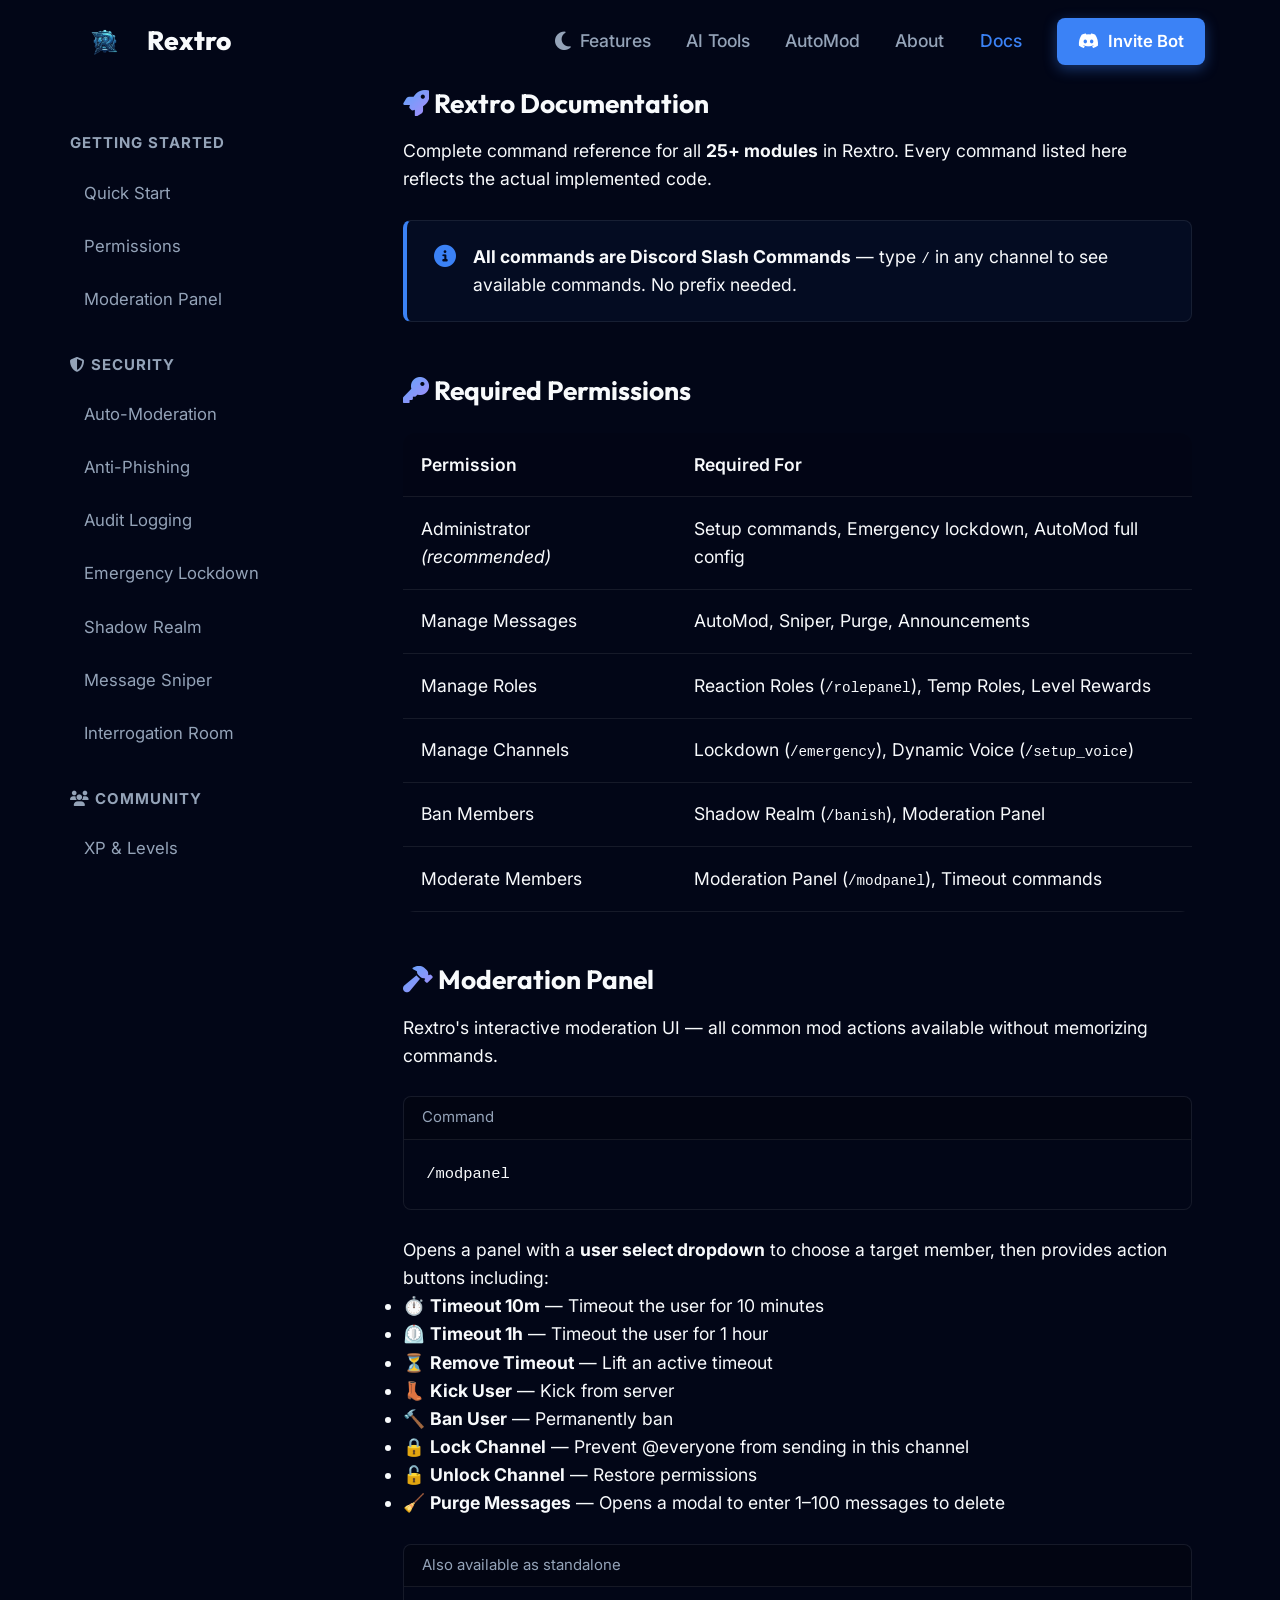
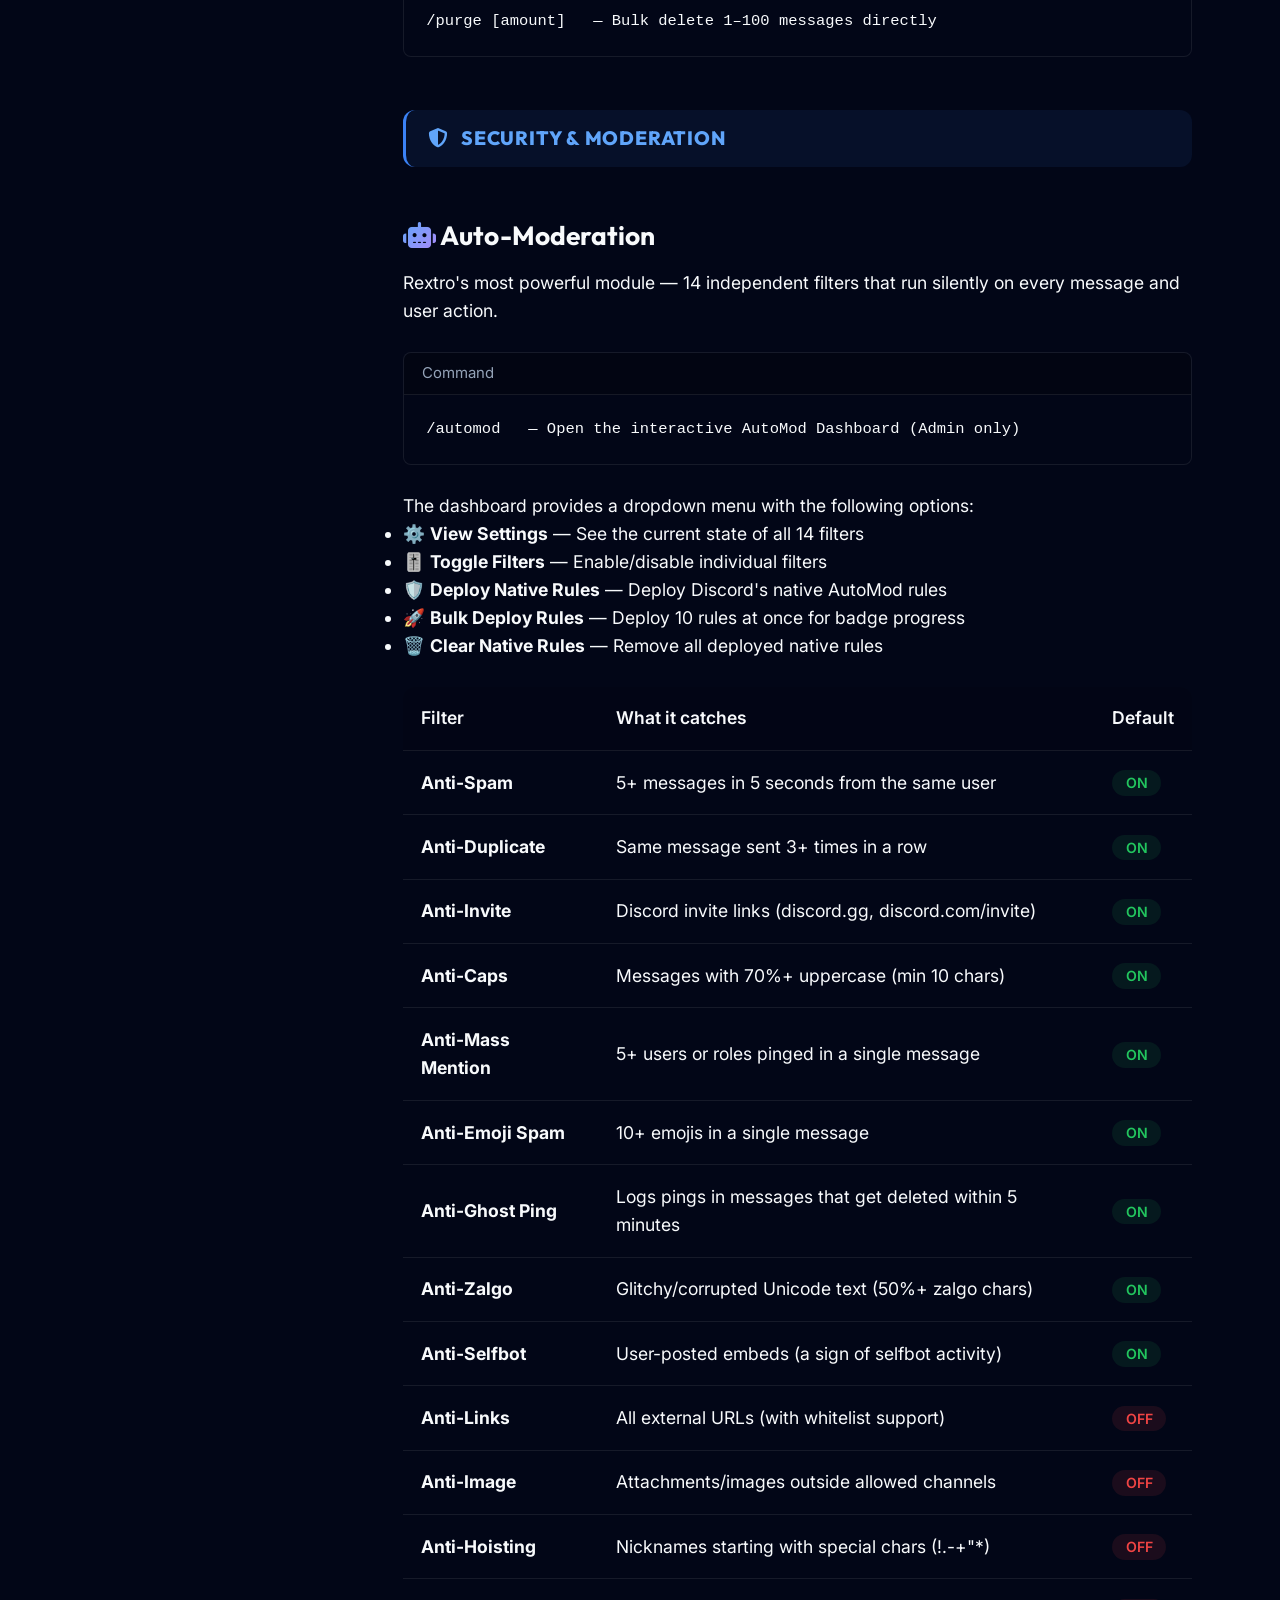
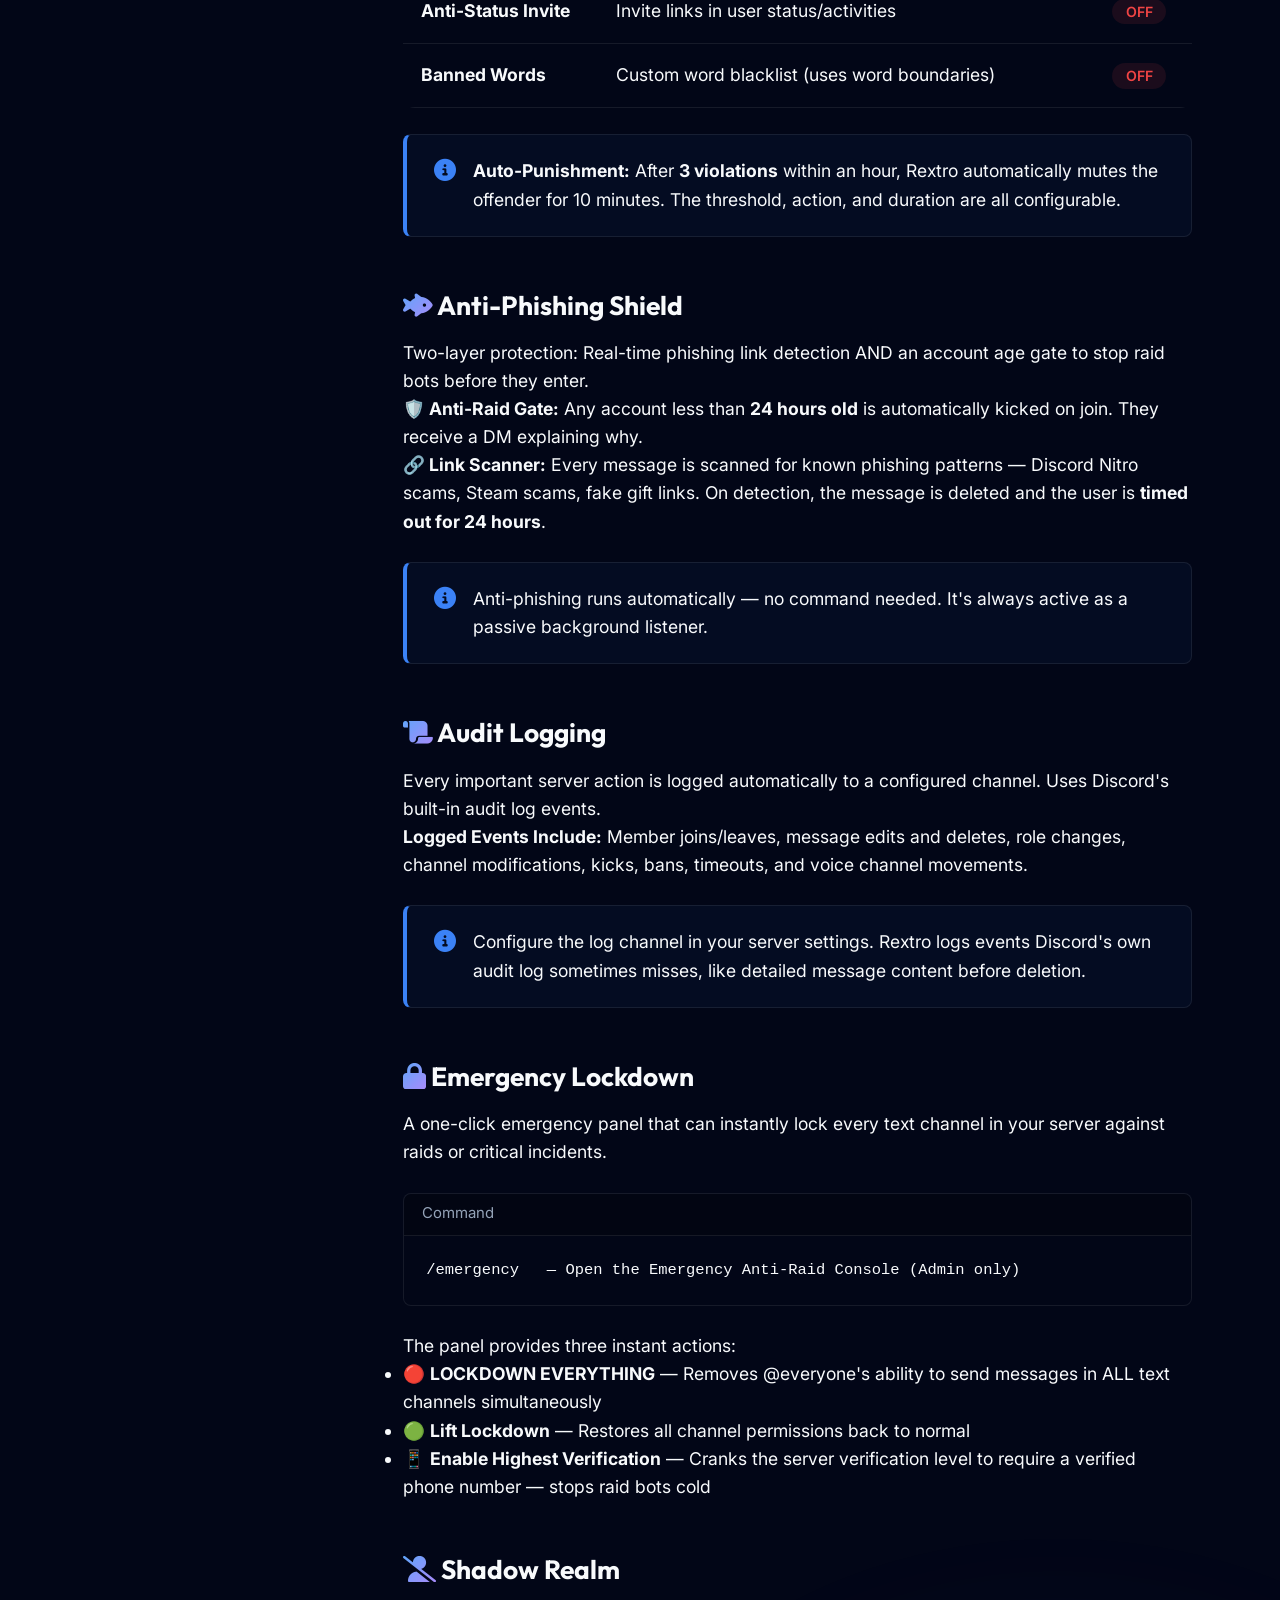
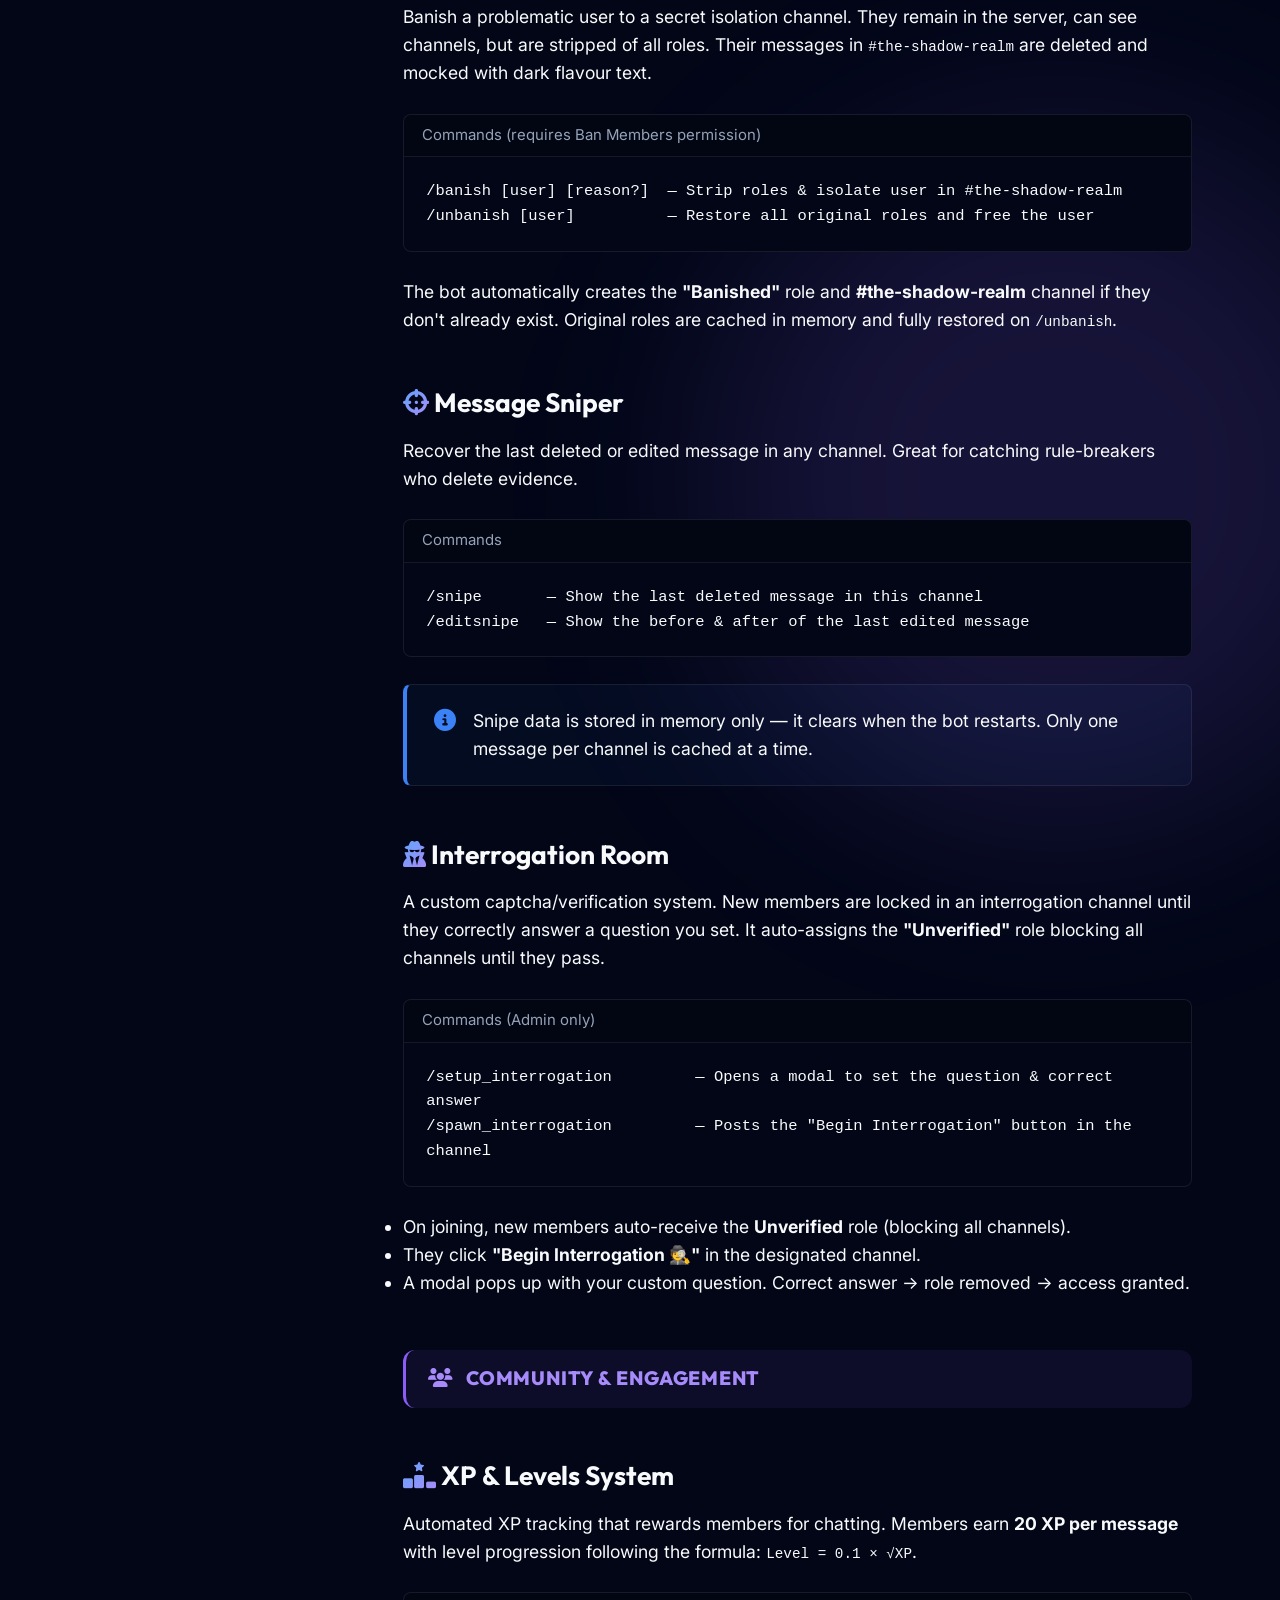
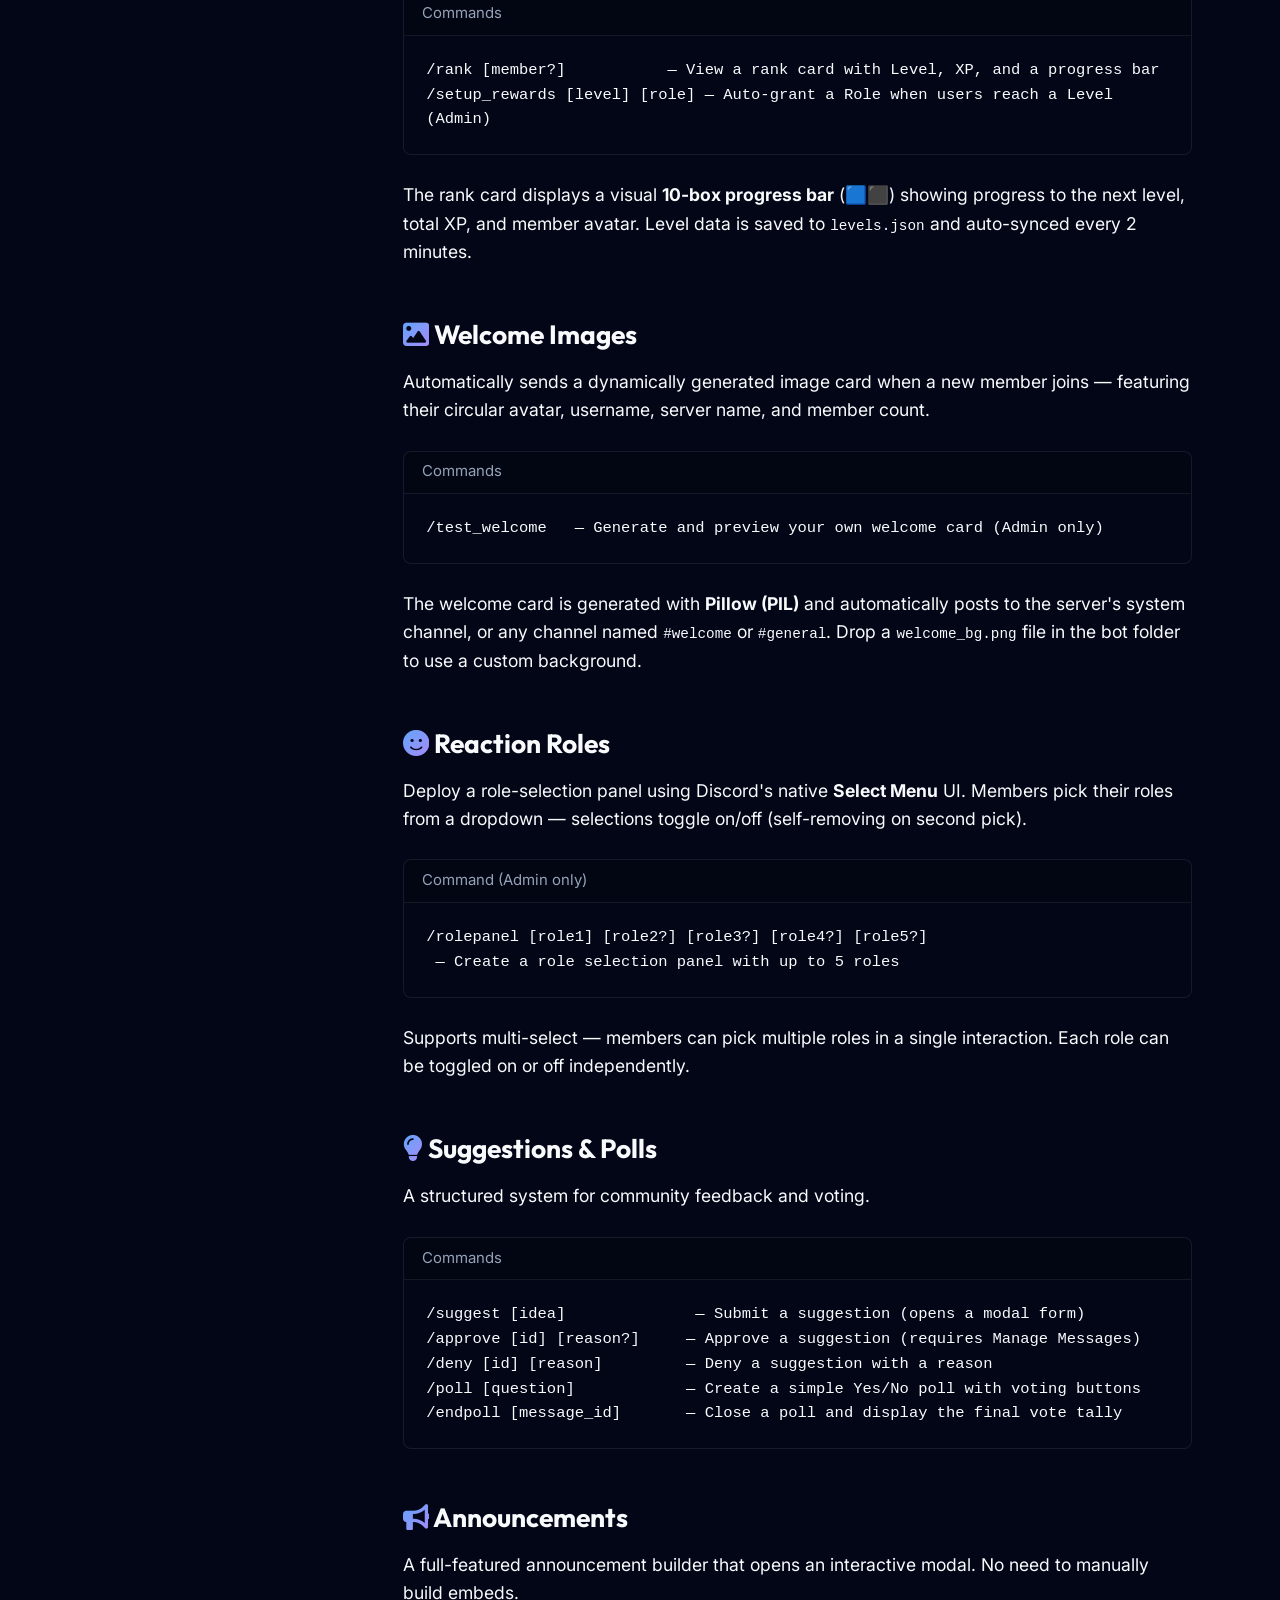
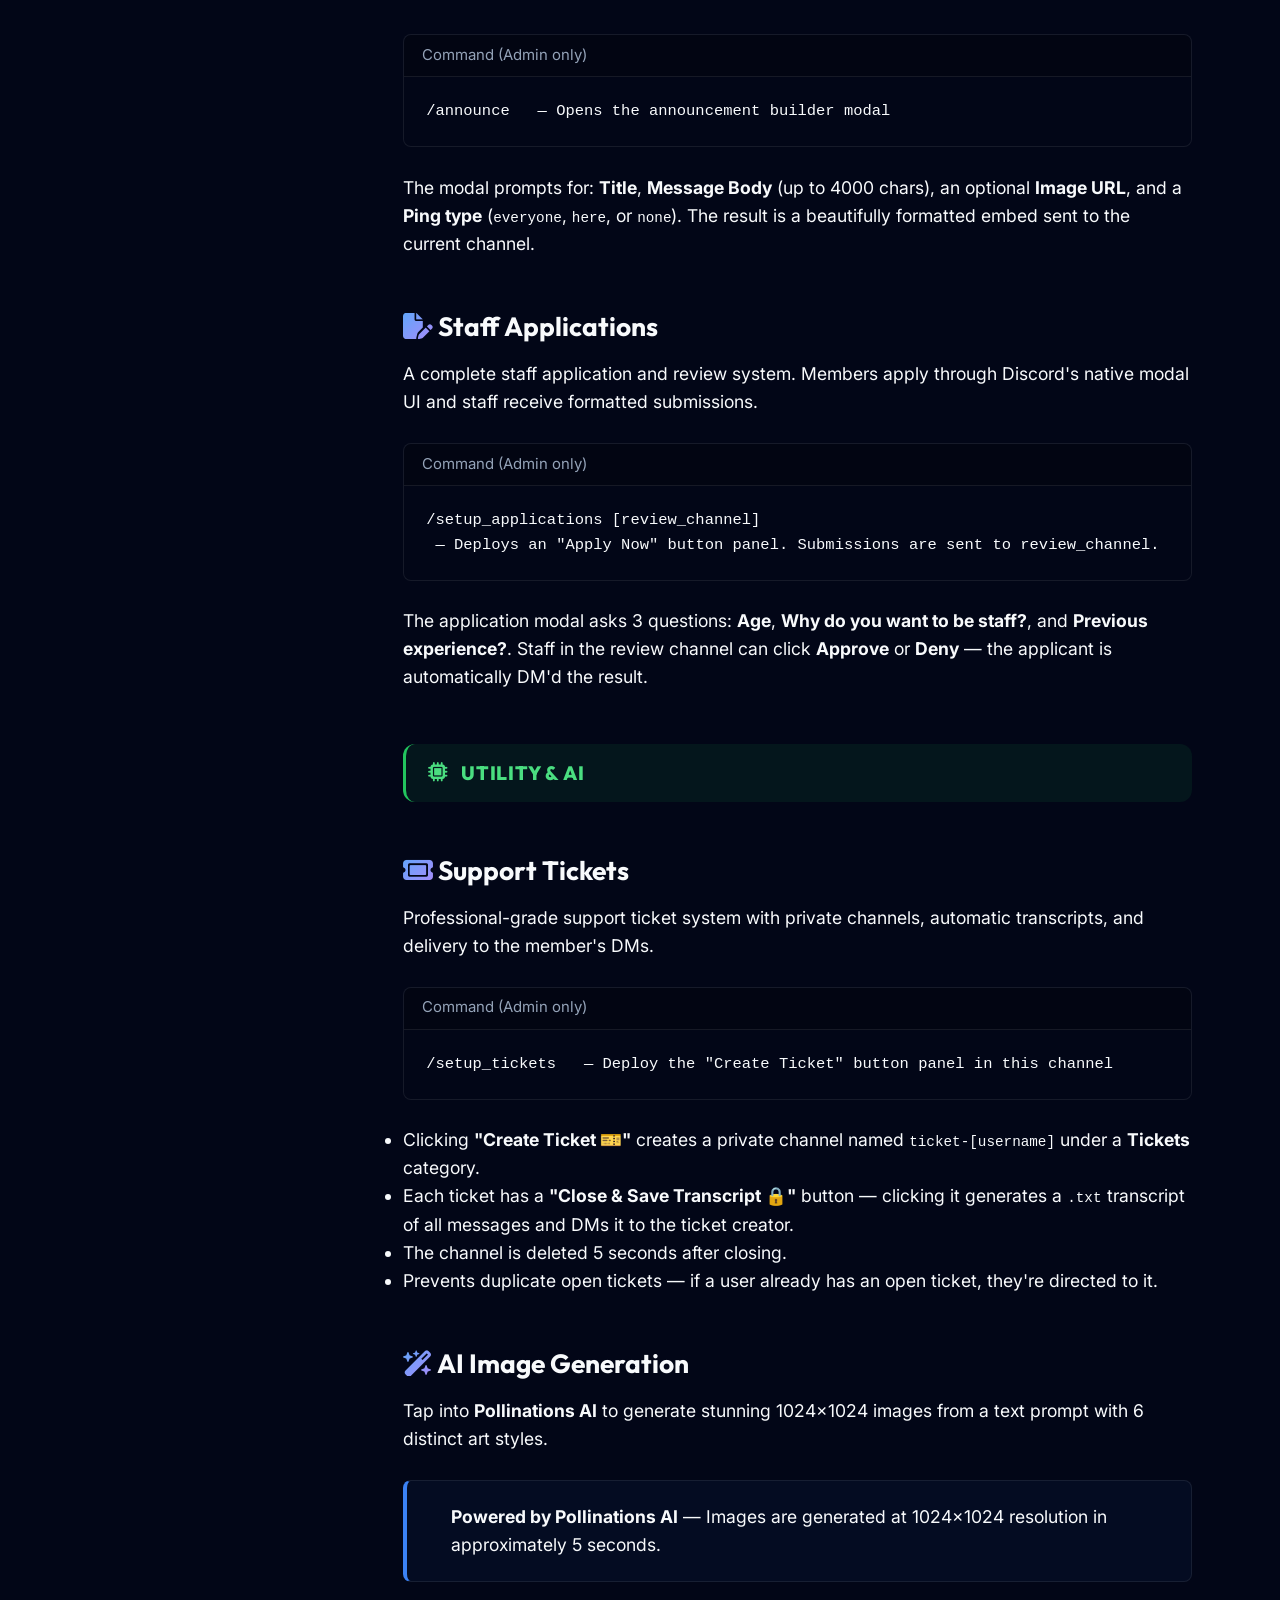
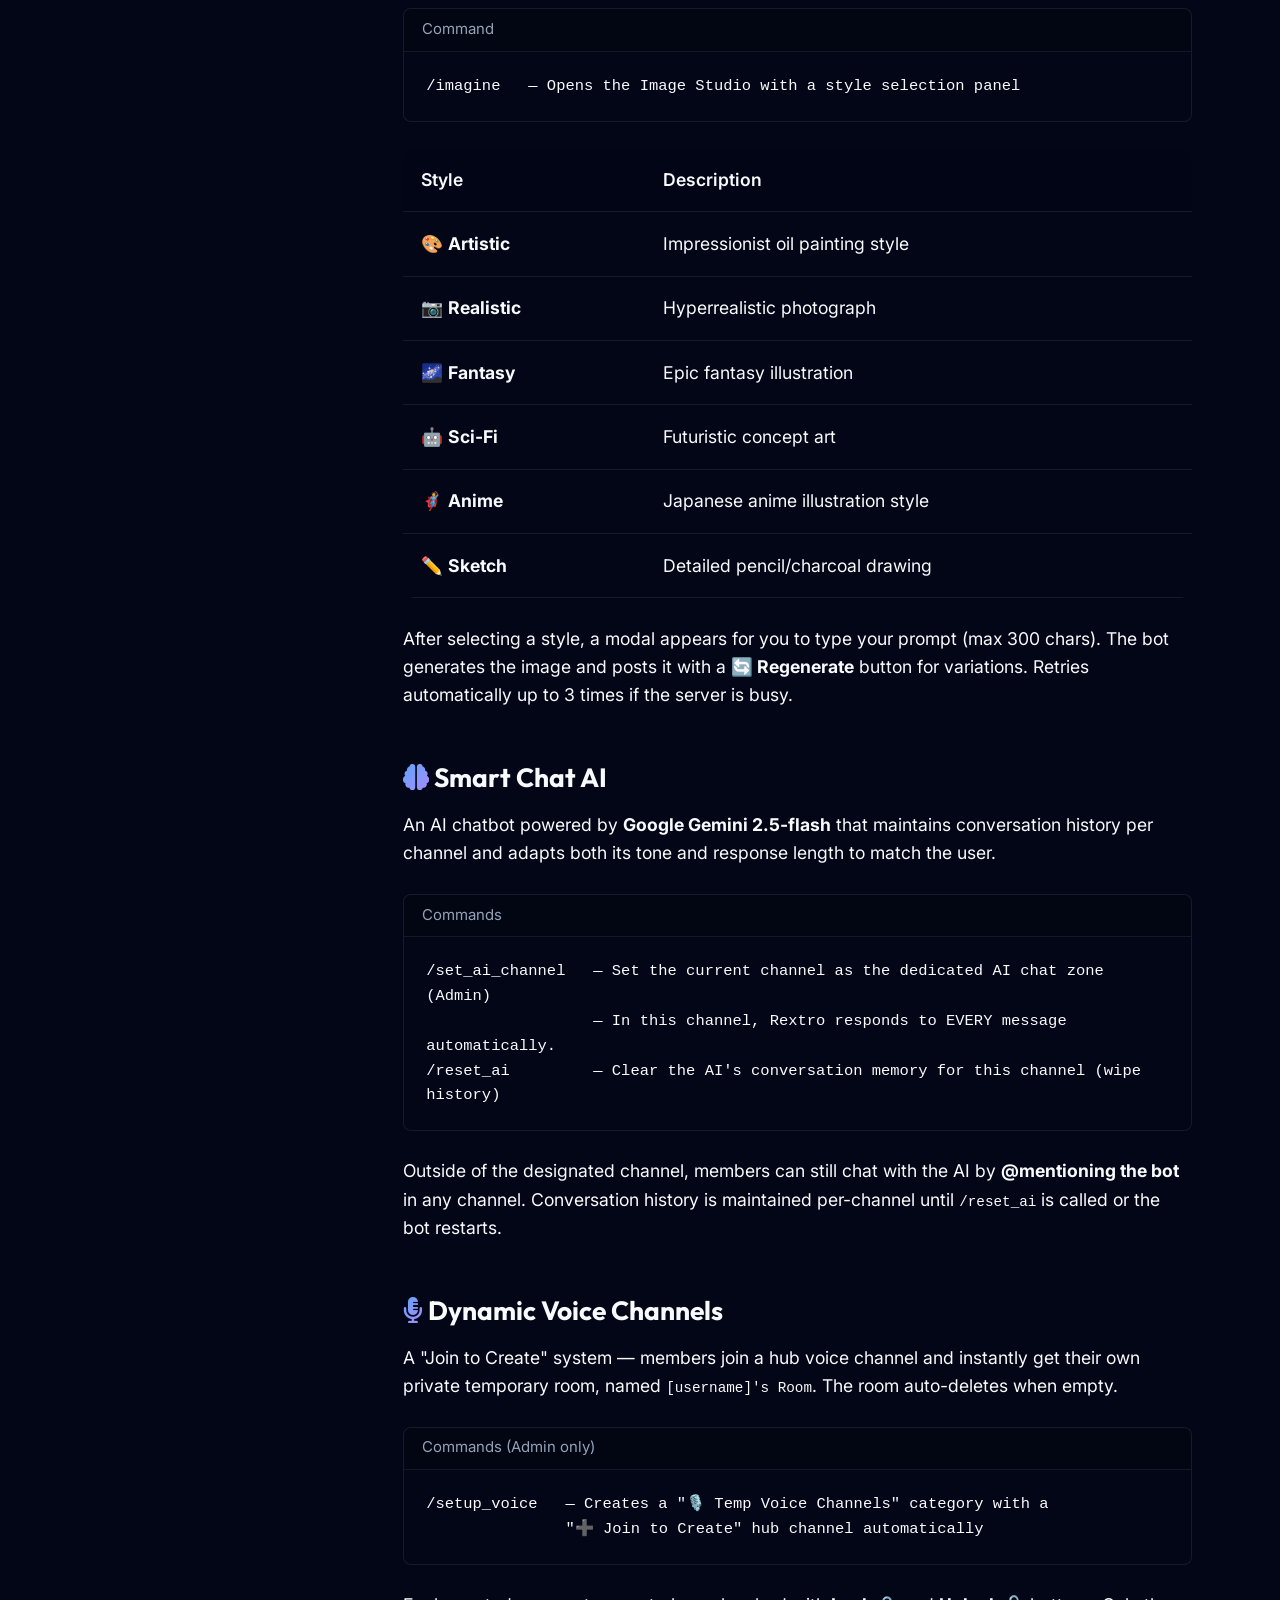
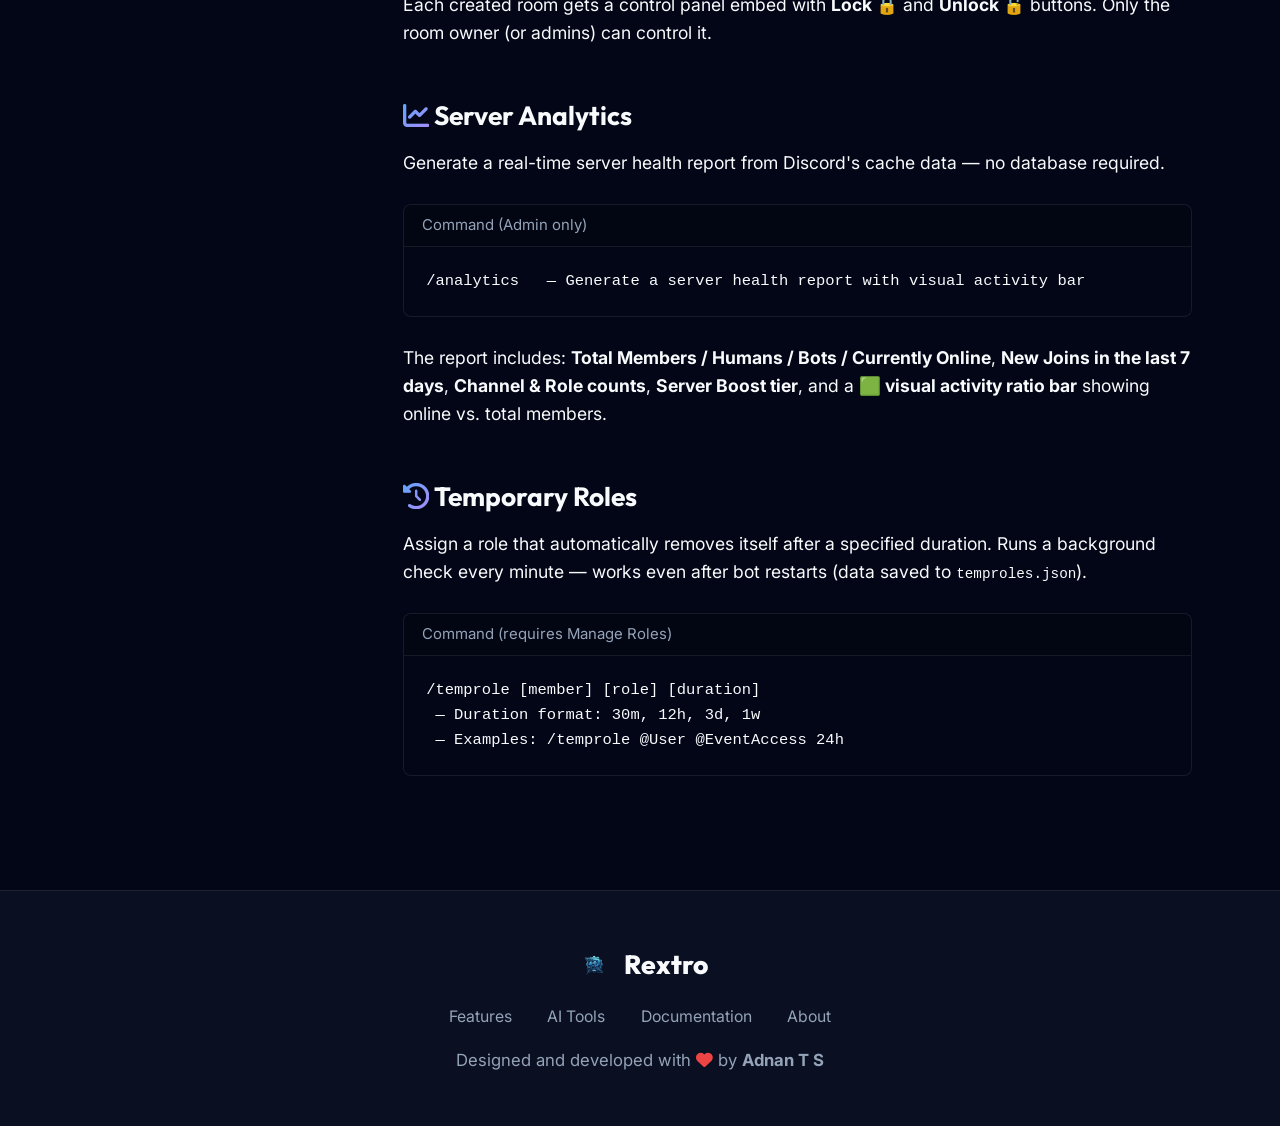
==== commit 2a26ab6e: "Add bot invite link to all CTA buttons; update invite URL across index.html and docs.html" ====
--- a/docs.html
+++ b/docs.html
@@ -40,14 +40,17 @@
                 <a href="index.html#automod" class="nav-link">AutoMod</a>
                 <a href="index.html#about" class="nav-link">About</a>
                 <a href="docs.html" class="nav-link active-nav">Docs</a>
-                <a href="#" class="btn btn-primary nav-btn"><i class="fa-brands fa-discord"></i> Invite Bot</a>
+                <a href="https://discord.com/oauth2/authorize?client_id=1240643483300270153" target="_blank" class="btn btn-primary nav-btn"><i class="fa-brands fa-discord"></i> Invite Bot</a>
             </div>
         </div>
     </nav>
     <div class="nav-overlay" id="navOverlay"></div>
 
     <div class="docs-layout">
-        <aside class="docs-sidebar">
+        <button class="sidebar-toggle" id="sidebarToggle" aria-label="Toggle navigation">
+            <i class="fa-solid fa-bars-staggered"></i> <span>Jump to section</span>
+        </button>
+        <aside class="docs-sidebar" id="docsSidebar">
             <div class="sidebar-inner">
                 <div class="nav-group">
                     <h4>Getting Started</h4>
--- a/style.css
+++ b/style.css
@@ -1018,6 +1018,11 @@
     margin-left: 0.5rem;
 }
 
+/* Mobile sidebar toggle — hidden on desktop */
+.sidebar-toggle {
+    display: none;
+}
+
 .docs-layout {
     display: flex;
     flex: 1;
@@ -1077,9 +1082,14 @@
 
 .docs-main {
     flex: 1;
-    padding: 3rem 4rem;
+    padding: 3rem 3rem;
     border-radius: 16px;
     min-height: calc(100vh - 120px);
+}
+
+/* Ensure all doc sections have proper scroll offset */
+.docs-main section {
+    scroll-margin-top: 100px;
 }
 
 .docs-content>h1 {
@@ -1199,6 +1209,8 @@
 .code-block pre {
     padding: 1.25rem;
     overflow-x: auto;
+    word-break: break-word;
+    white-space: pre-wrap;
 }
 
 .code-block code {
@@ -1206,6 +1218,7 @@
     padding: 0;
     border: none;
     color: var(--text-main);
+    font-size: 0.88rem;
 }
 
 .docs-table {
@@ -1387,6 +1400,7 @@
     .docs-layout {
         flex-direction: column;
         padding: 1rem;
+        gap: 0;
     }
 
     .docs-sidebar {
@@ -1394,6 +1408,43 @@
         height: auto;
         position: static;
         flex: none;
+        display: none; /* hidden by default on tablet — toggle reveals it */
+        margin-bottom: 1rem;
+    }
+
+    .docs-sidebar.open {
+        display: block;
+    }
+
+    /* Show the toggle button on tablet and below */
+    .sidebar-toggle {
+        display: flex;
+        align-items: center;
+        gap: 0.5rem;
+        width: 100%;
+        padding: 0.75rem 1.25rem;
+        background: var(--bg-panel);
+        border: 1px solid var(--border-color);
+        border-radius: 10px;
+        color: var(--text-muted);
+        font-size: 0.95rem;
+        font-family: var(--font-sans);
+        font-weight: 500;
+        cursor: pointer;
+        margin-bottom: 0.75rem;
+        transition: all var(--transition-fast);
+        backdrop-filter: blur(10px);
+    }
+
+    .sidebar-toggle:hover {
+        color: var(--primary);
+        border-color: var(--primary);
+    }
+
+    .sidebar-toggle.open {
+        color: var(--primary);
+        border-color: var(--primary);
+        background: rgba(59, 130, 246, 0.05);
     }
 
     .docs-main {
@@ -1625,21 +1676,40 @@
 
     /* --- Docs --- */
     .docs-main {
-        padding: 1.5rem 1rem;
-    }
-
-    .docs-content > h1 {
-        font-size: 2rem;
-    }
-
-    .docs-content h2 {
-        font-size: 1.5rem;
+        padding: 1.25rem 1rem;
+    }
+
+    .docs-main h1 {
+        font-size: 1.9rem;
+    }
+
+    .docs-main h2 {
+        font-size: 1.4rem;
+        flex-wrap: wrap;
+    }
+
+    .docs-category-header {
+        font-size: 0.95rem;
+        padding: 0.65rem 1rem;
     }
 
     .docs-table th,
     .docs-table td {
-        padding: 0.65rem 0.75rem;
-        font-size: 0.9rem;
+        padding: 0.6rem 0.65rem;
+        font-size: 0.88rem;
+    }
+
+    .code-block pre {
+        font-size: 0.82rem;
+    }
+
+    .alert {
+        flex-direction: column;
+        gap: 0.5rem;
+    }
+
+    .alert i {
+        font-size: 1.1rem;
     }
 }
 
@@ -1671,6 +1741,49 @@
 
     .stat-number {
         font-size: 2.1rem;
+    }
+
+    /* --- Docs small phone --- */
+    .docs-layout {
+        padding: 0.75rem;
+    }
+
+    .sidebar-toggle {
+        font-size: 0.88rem;
+        padding: 0.65rem 1rem;
+    }
+
+    .docs-main {
+        padding: 1rem 0.75rem;
+    }
+
+    .docs-main h1 {
+        font-size: 1.6rem;
+    }
+
+    .docs-main h2 {
+        font-size: 1.25rem;
+    }
+
+    .docs-table-wrap {
+        border-radius: 8px;
+    }
+
+    .docs-table th,
+    .docs-table td {
+        padding: 0.5rem;
+        font-size: 0.82rem;
+        word-break: break-word;
+    }
+
+    .code-block pre {
+        padding: 0.9rem;
+        font-size: 0.78rem;
+    }
+
+    .status {
+        font-size: 0.72rem;
+        padding: 0.2rem 0.5rem;
     }
 }
 
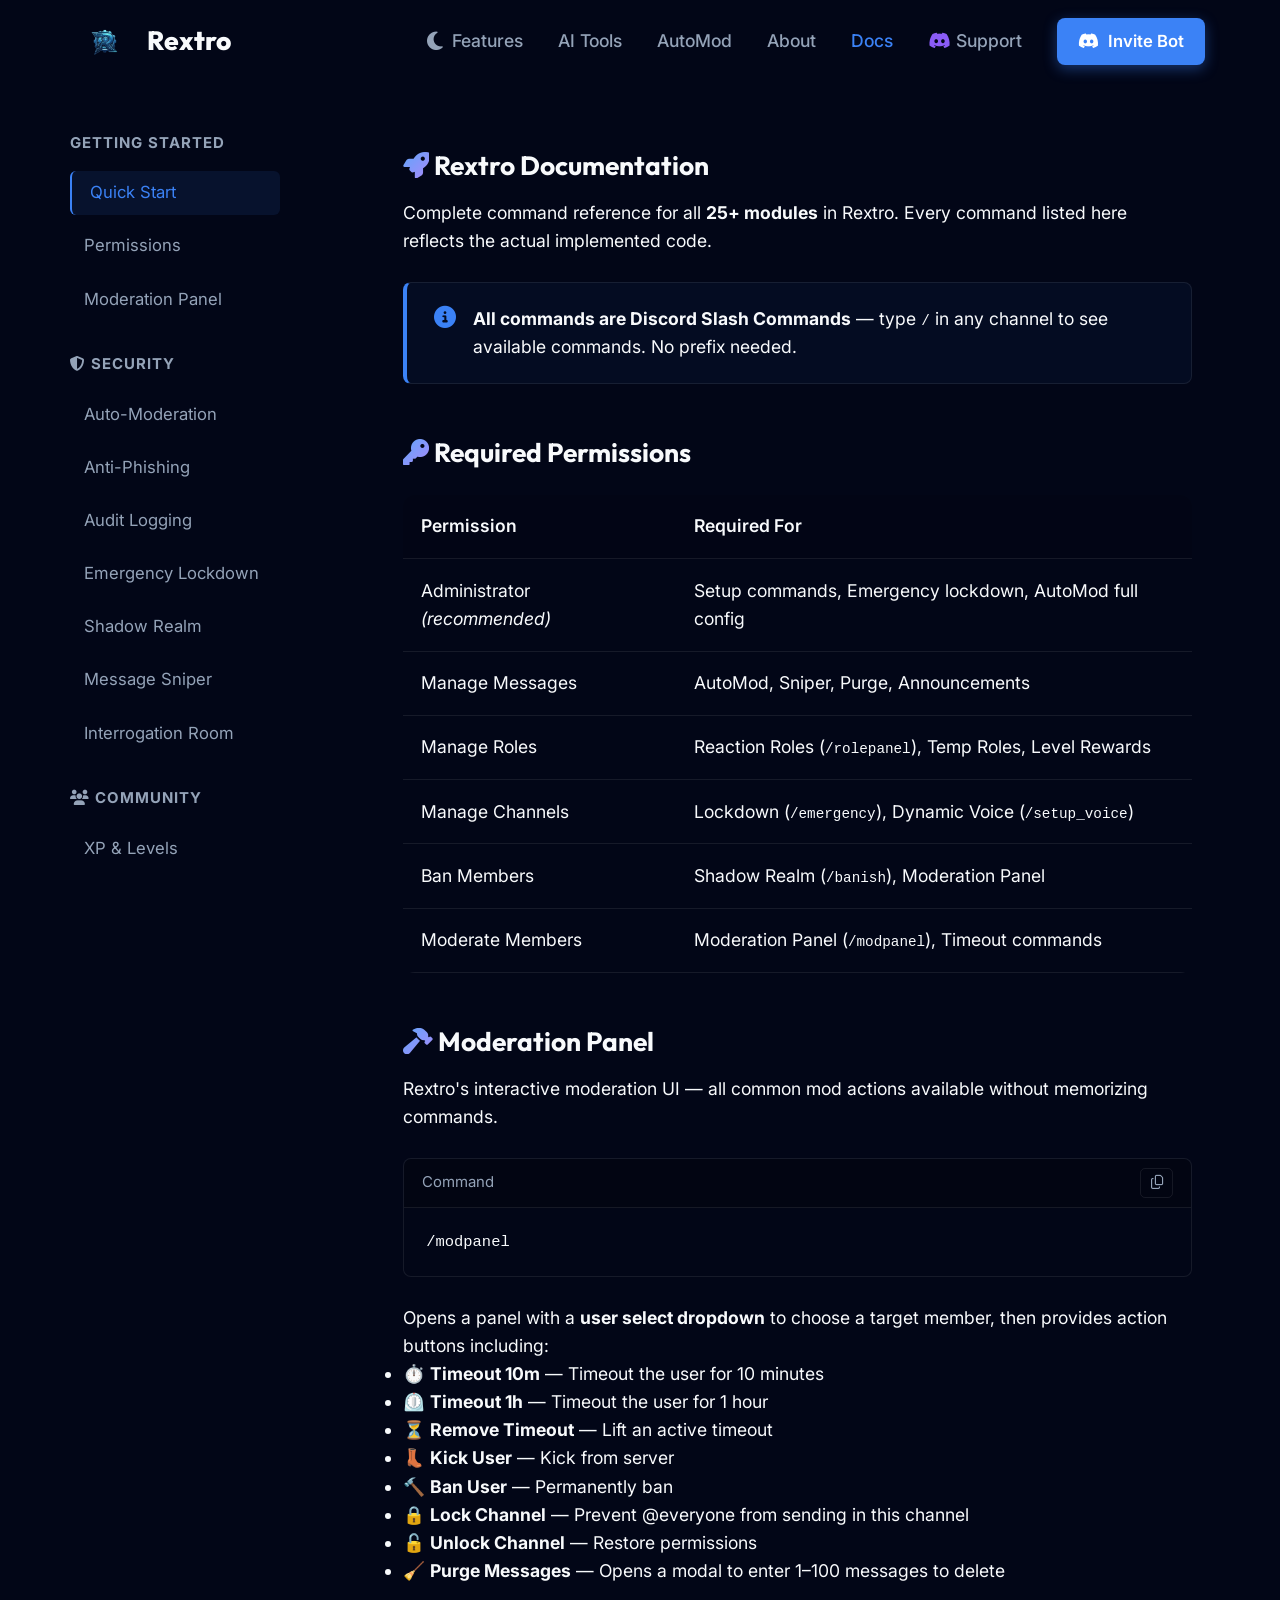
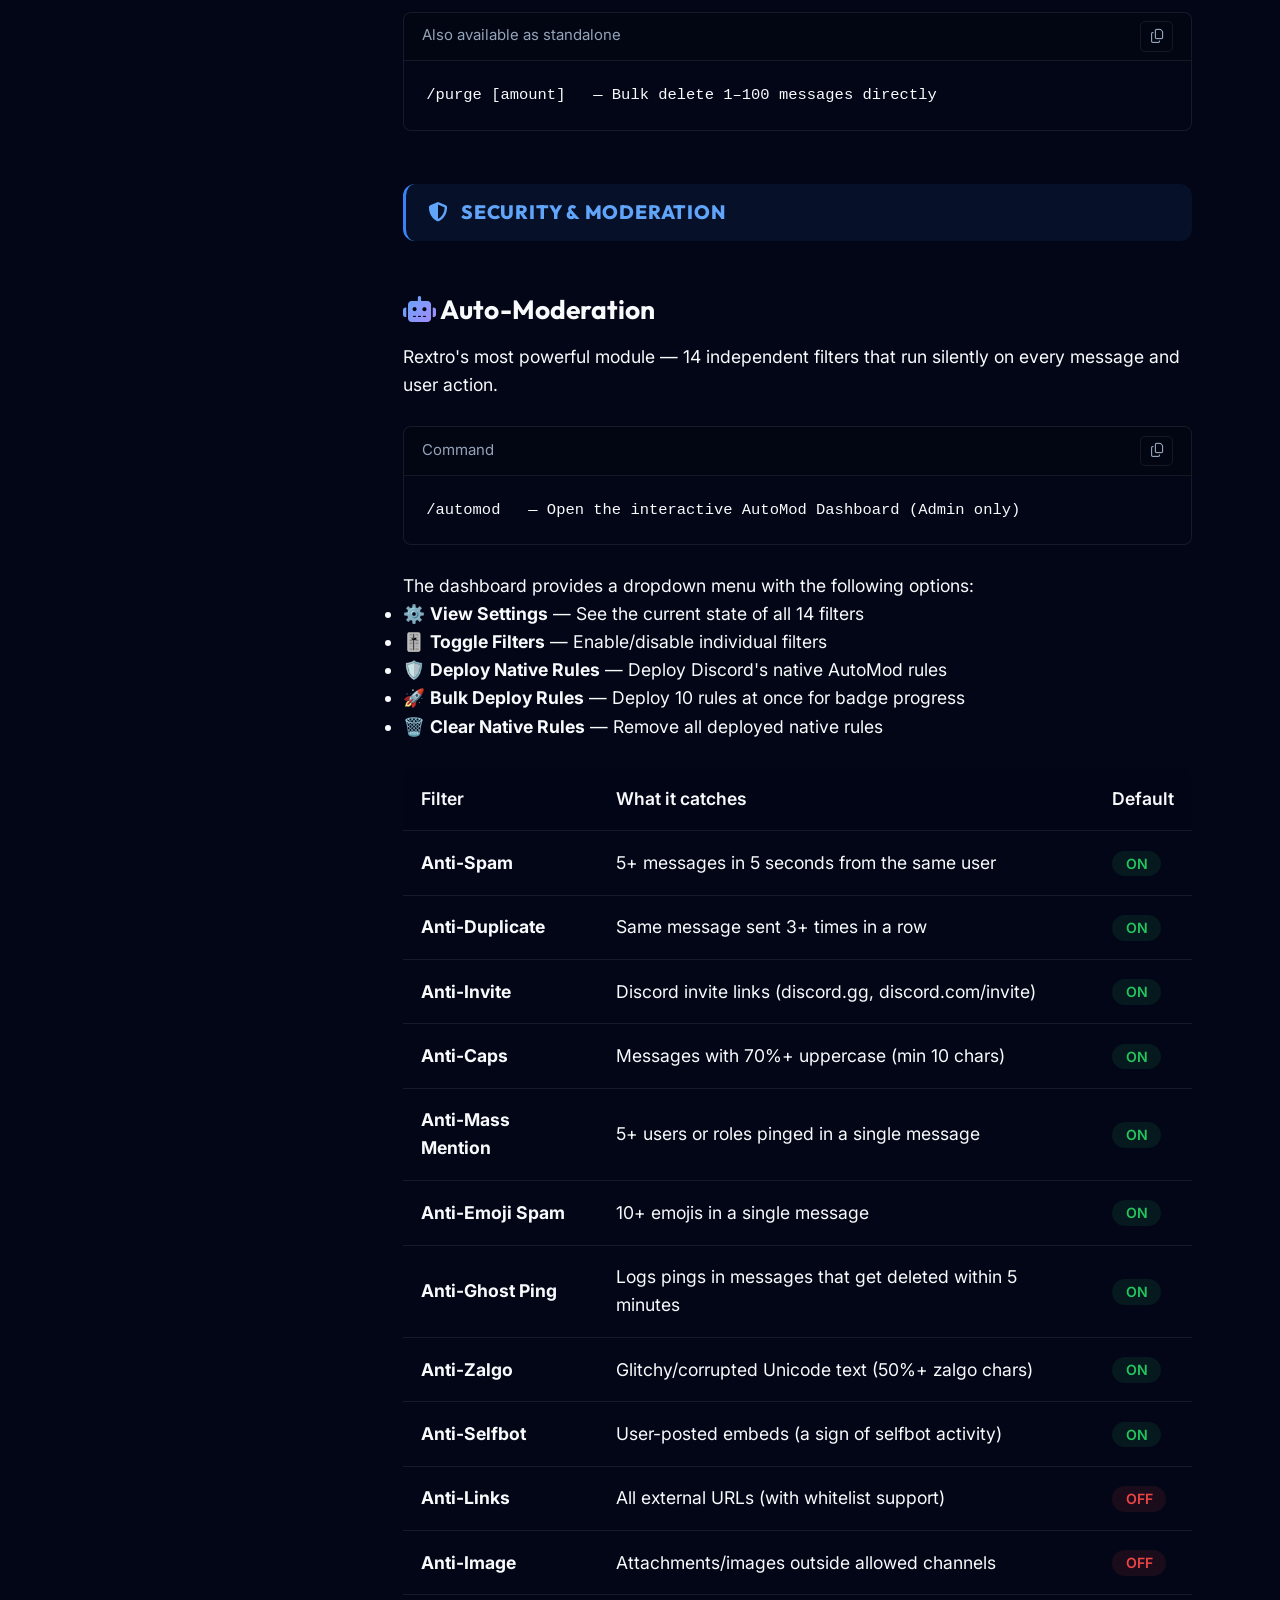
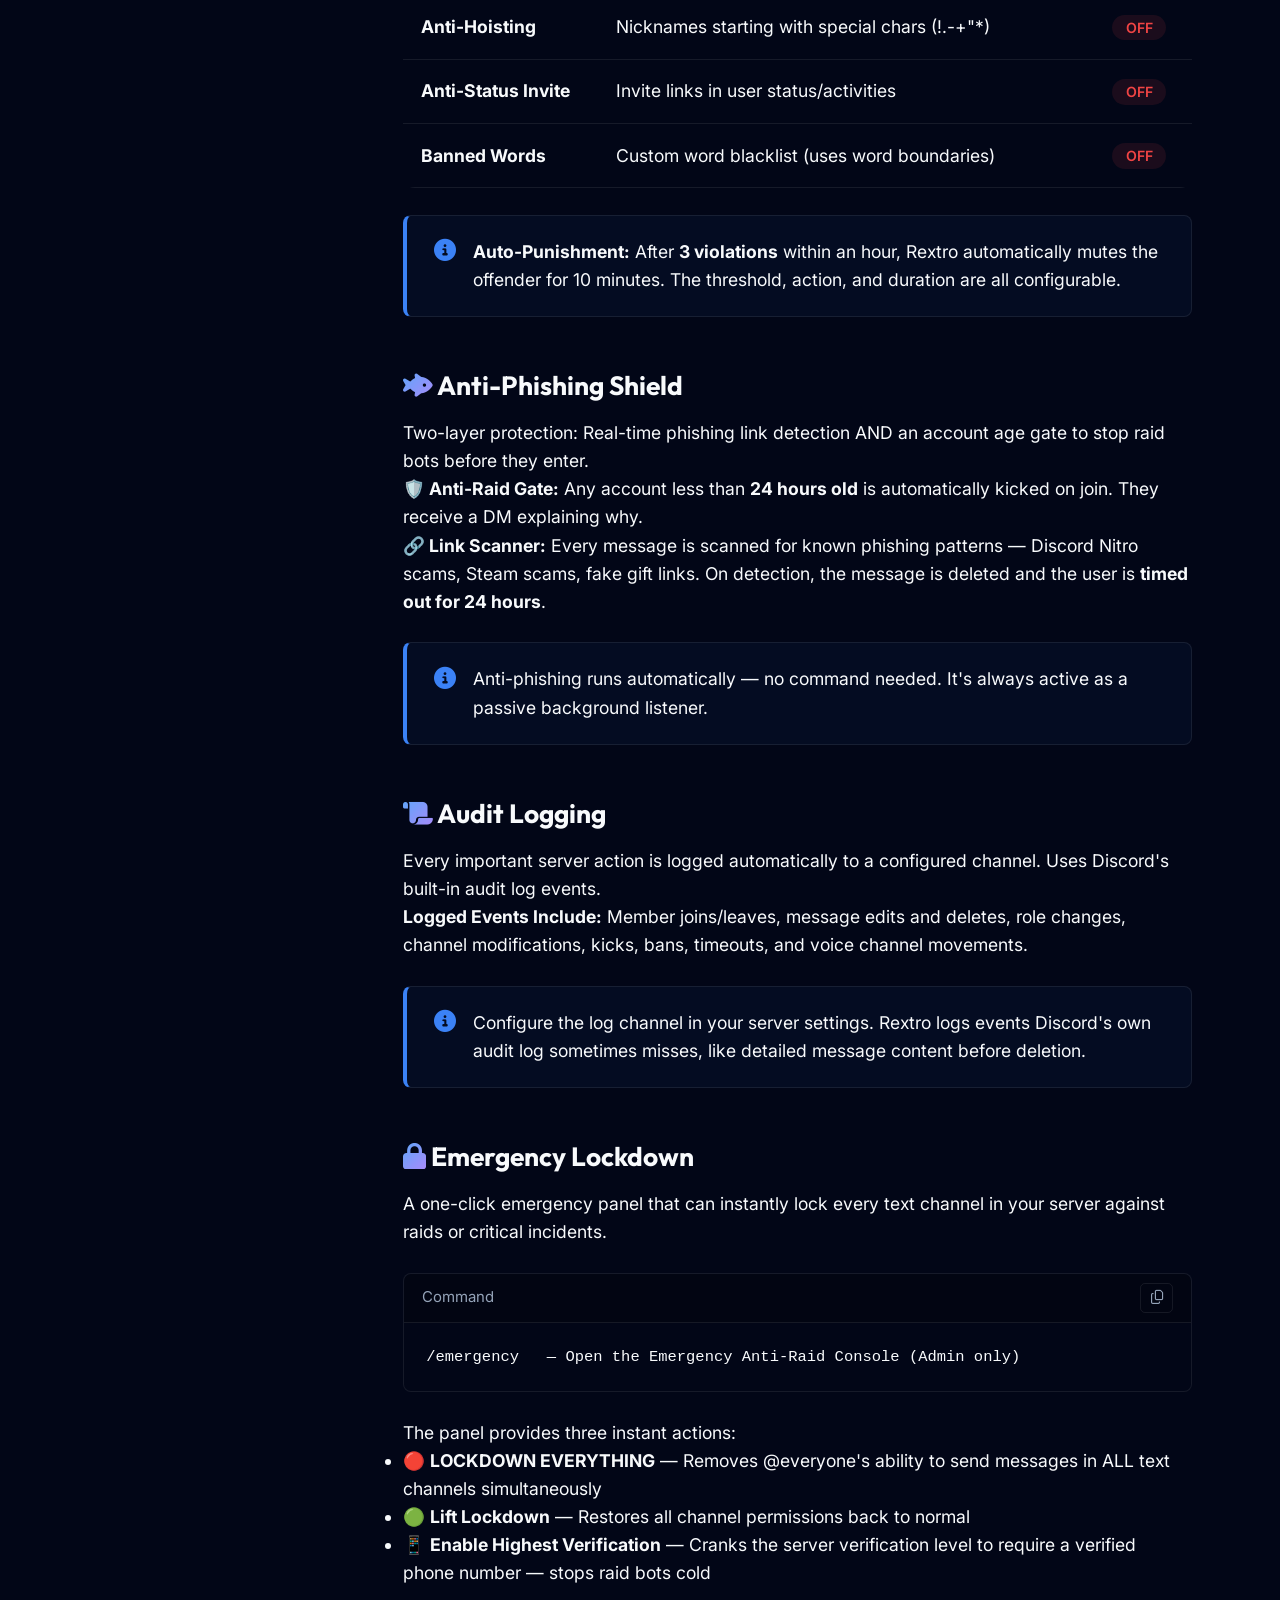
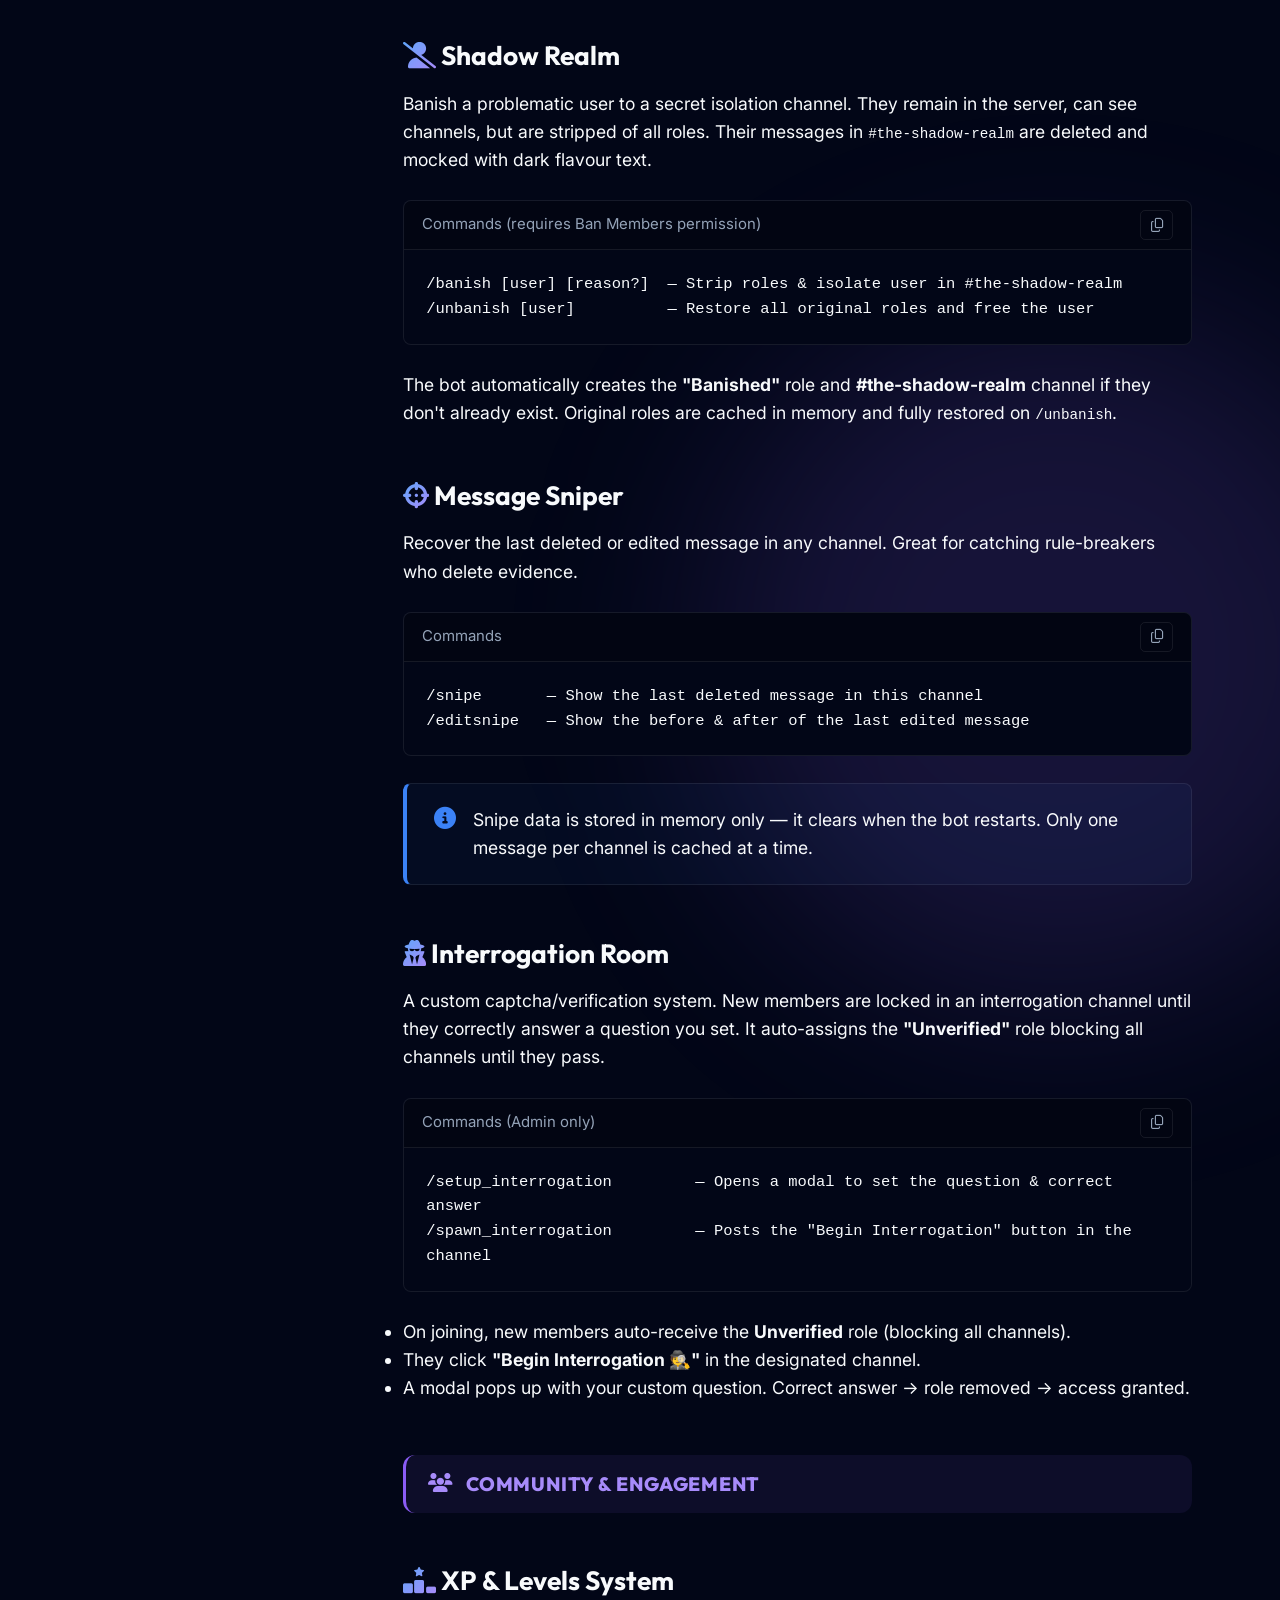
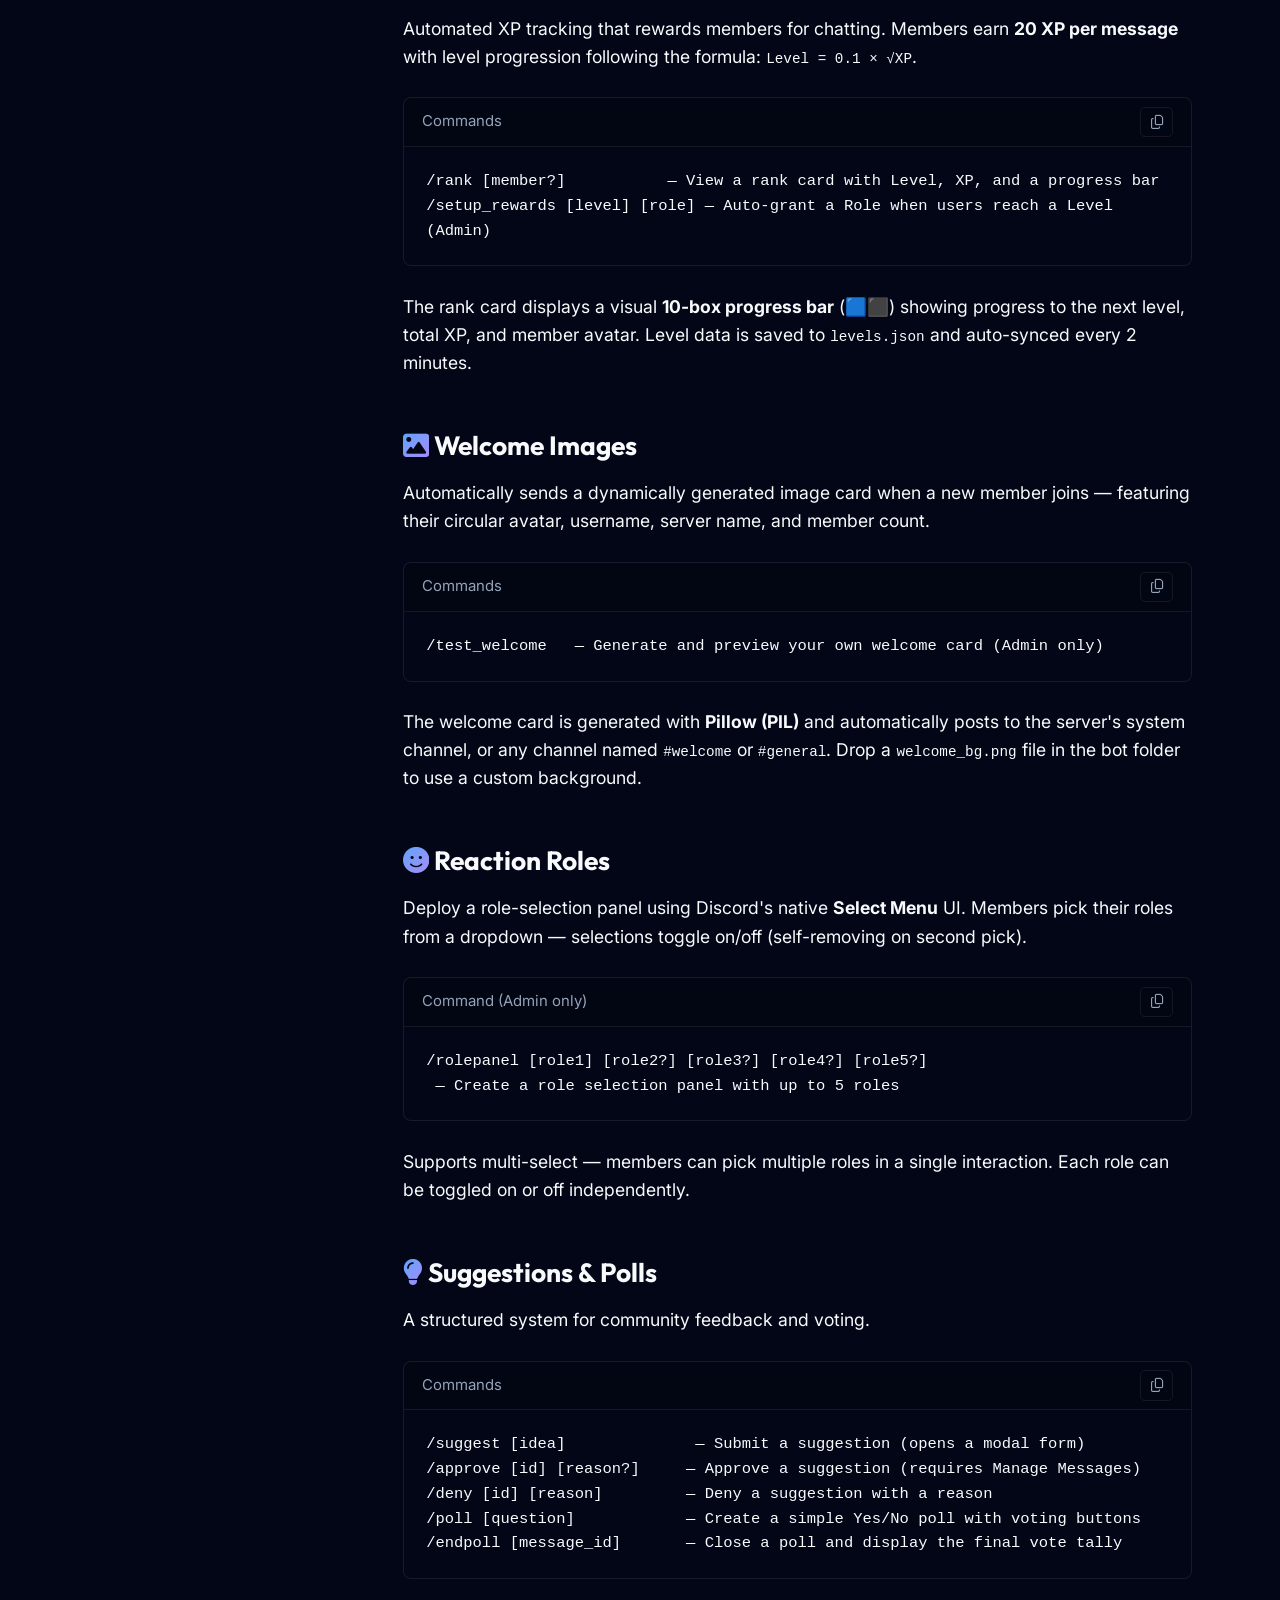
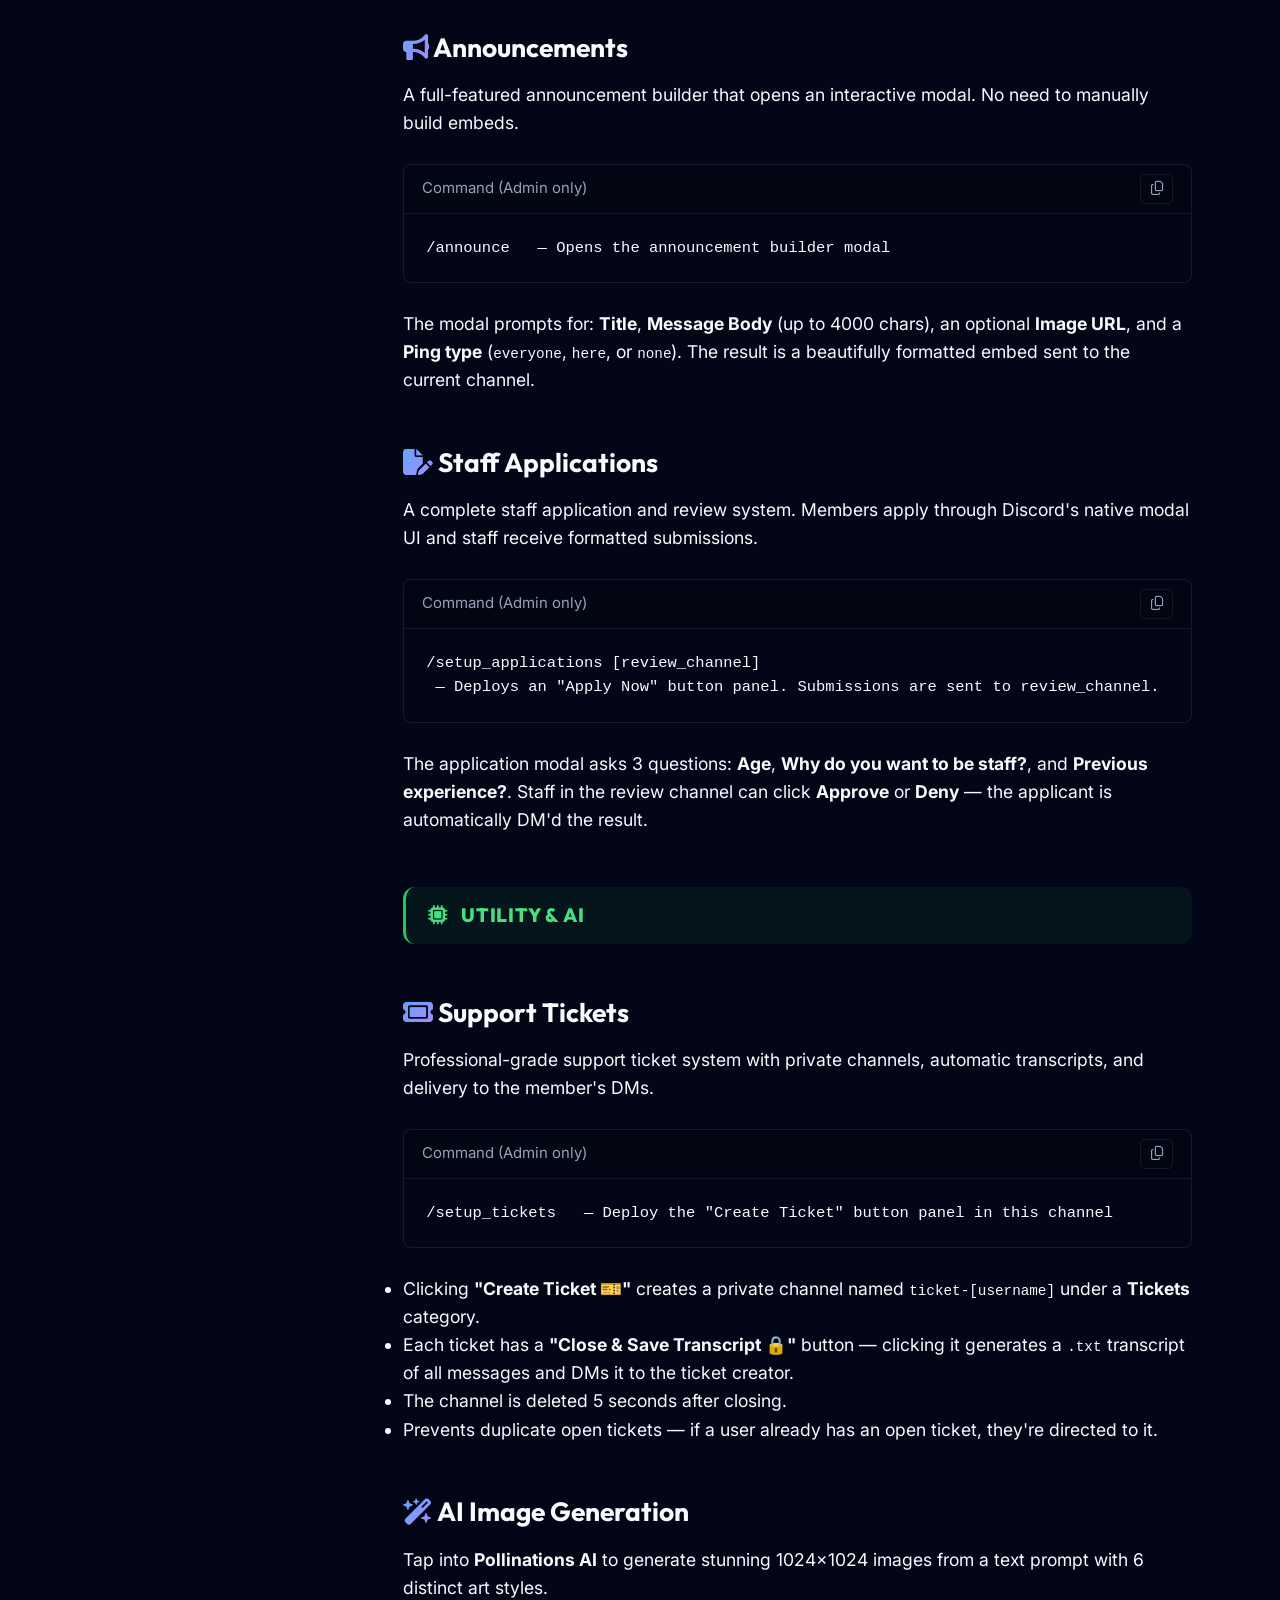
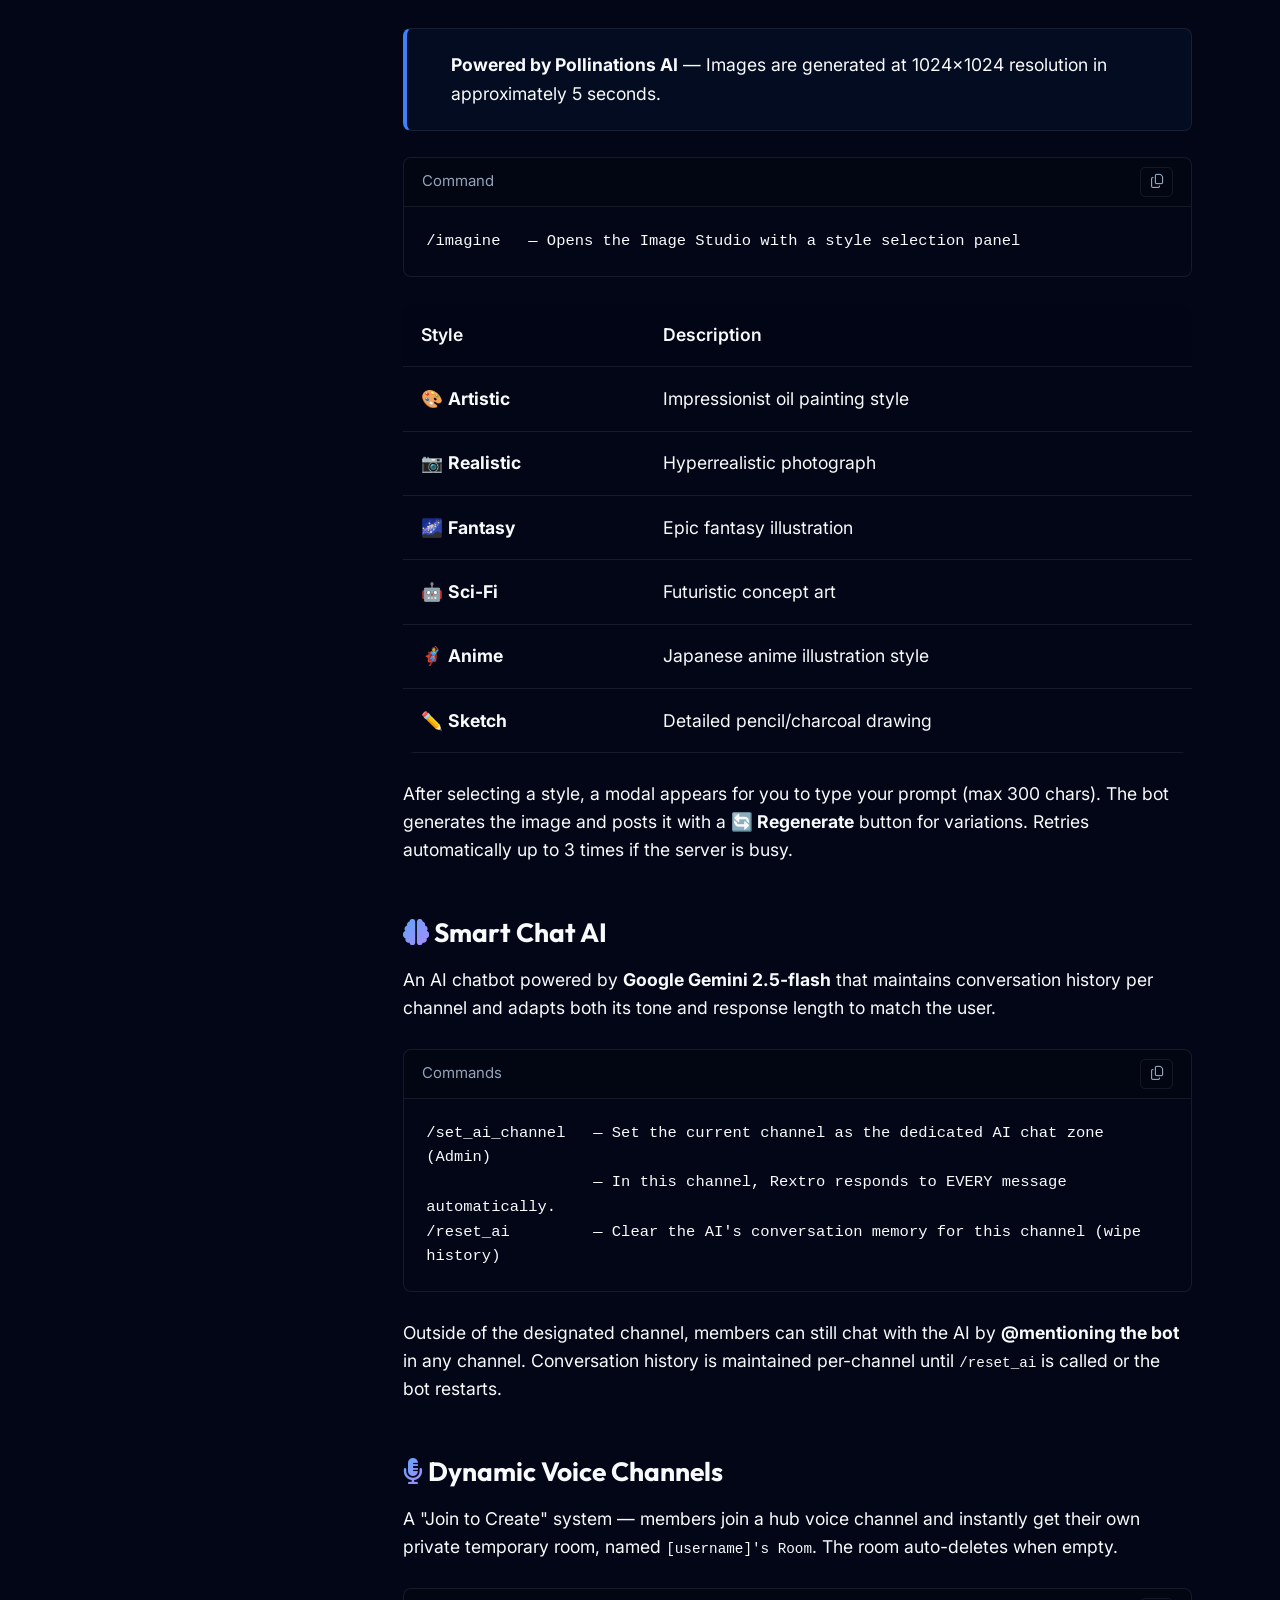
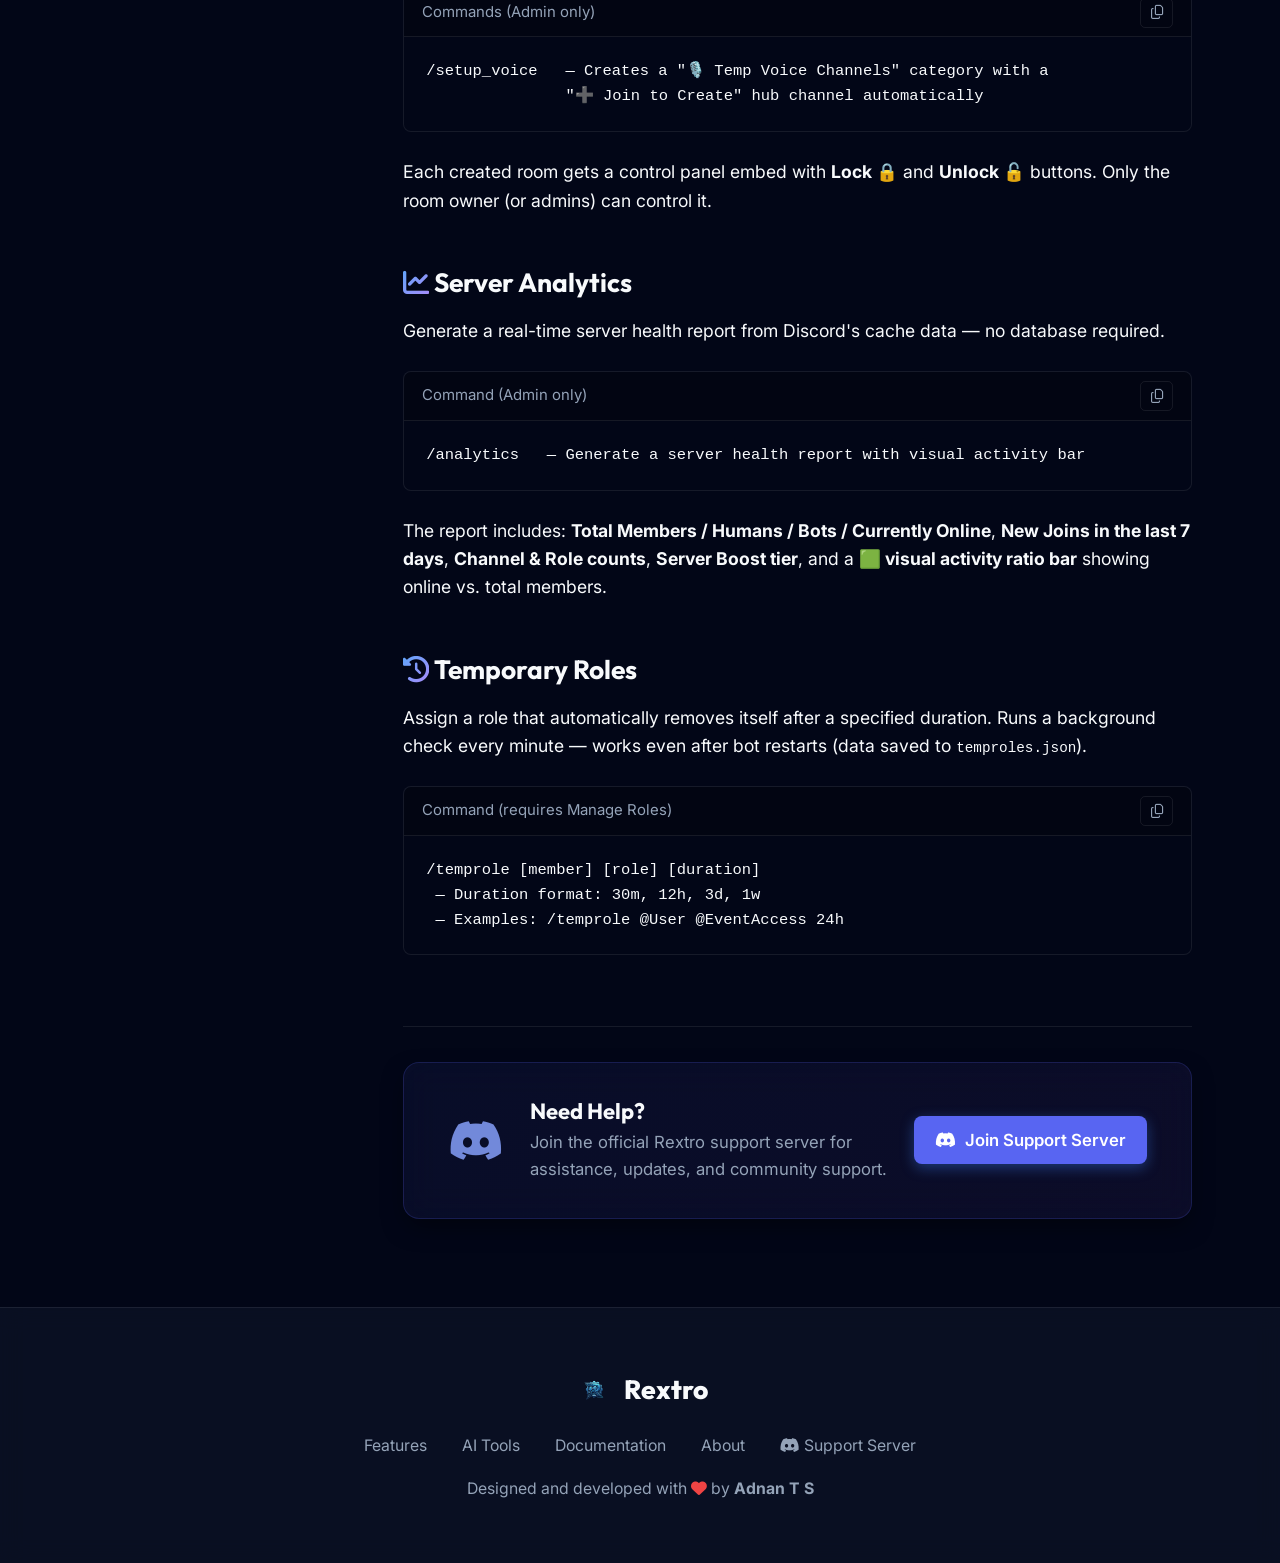
==== commit 915f4542: "Polish: fix mobile nav overlap, scroll-spy, copy buttons, support server links, security attrs, icon" ====
--- a/docs.html
+++ b/docs.html
@@ -40,7 +40,8 @@
                 <a href="index.html#automod" class="nav-link">AutoMod</a>
                 <a href="index.html#about" class="nav-link">About</a>
                 <a href="docs.html" class="nav-link active-nav">Docs</a>
-                <a href="https://discord.com/oauth2/authorize?client_id=1240643483300270153" target="_blank" class="btn btn-primary nav-btn"><i class="fa-brands fa-discord"></i> Invite Bot</a>
+                <a href="https://discord.gg/R55gn5TF" target="_blank" class="nav-link"><i class="fa-brands fa-discord" style="color:var(--secondary)"></i> Support</a>
+                <a href="https://discord.com/oauth2/authorize?client_id=1240643483300270153" target="_blank" rel="noopener noreferrer" class="btn btn-primary nav-btn"><i class="fa-brands fa-discord"></i> Invite Bot</a>
             </div>
         </div>
     </nav>
@@ -604,6 +605,20 @@
                 </div>
             </section>
 
+            <!-- Support CTA -->
+            <div class="docs-support-cta">
+                <div class="docs-support-inner glass-panel">
+                    <i class="fa-brands fa-discord docs-support-icon"></i>
+                    <div>
+                        <h3>Need Help?</h3>
+                        <p>Join the official Rextro support server for assistance, updates, and community support.</p>
+                    </div>
+                    <a href="https://discord.gg/R55gn5TF" target="_blank" rel="noopener noreferrer" class="btn btn-primary">
+                        <i class="fa-brands fa-discord"></i> Join Support Server
+                    </a>
+                </div>
+            </div>
+
         </main>
     </div>
 
@@ -617,6 +632,7 @@
                 <a href="index.html#ai">AI Tools</a>
                 <a href="docs.html">Documentation</a>
                 <a href="index.html#about">About</a>
+                <a href="https://discord.gg/R55gn5TF" target="_blank" rel="noopener noreferrer"><i class="fa-brands fa-discord"></i> Support Server</a>
             </div>
             <p class="copyright">Designed and developed with <i class="fa-solid fa-heart" style="color: #ef4444;"></i>
                 by <strong>Adnan T S</strong></p>
--- a/style.css
+++ b/style.css
@@ -554,6 +554,21 @@
     color: #eab308;
 }
 
+.icon-wrapper.cyan {
+    background: rgba(6, 182, 212, 0.1);
+    color: #22d3ee;
+}
+
+.icon-wrapper.pink {
+    background: rgba(236, 72, 153, 0.1);
+    color: #f472b6;
+}
+
+.icon-wrapper.orange {
+    background: rgba(249, 115, 22, 0.1);
+    color: #fb923c;
+}
+
 .feature-card h3 {
     font-size: 1.25rem;
     margin-bottom: 1rem;
@@ -863,16 +878,17 @@
 /* Footer */
 footer {
     border-top: 1px solid var(--border-color);
-    padding: 3rem 0;
+    padding: 3.5rem 2rem;
     text-align: center;
     background: var(--bg-surface);
+    backdrop-filter: blur(12px);
 }
 
 .footer-brand {
     font-family: var(--font-display);
     font-weight: 800;
     font-size: 1.5rem;
-    margin-bottom: 1rem;
+    margin-bottom: 1.25rem;
     display: flex;
     align-items: center;
     justify-content: center;
@@ -885,7 +901,8 @@
 
 .copyright {
     color: var(--text-muted);
-    font-size: 0.95rem;
+    font-size: 0.9rem;
+    margin-top: 1rem;
 }
 
 /* --- About Section --- */
@@ -1029,7 +1046,7 @@
     max-width: 1400px;
     margin: 0 auto;
     width: 100%;
-    padding: 2rem;
+    padding: 5.5rem 2rem 2rem;
     gap: 2rem;
     align-items: flex-start;
 }
@@ -1078,6 +1095,8 @@
 .nav-group a.active {
     color: var(--primary);
     background: rgba(59, 130, 246, 0.1);
+    padding-left: 1rem;
+    border-left: 2px solid var(--primary);
 }
 
 .docs-main {
@@ -1089,7 +1108,7 @@
 
 /* Ensure all doc sections have proper scroll offset */
 .docs-main section {
-    scroll-margin-top: 100px;
+    scroll-margin-top: 90px;
 }
 
 .docs-content>h1 {
@@ -1204,6 +1223,35 @@
     font-size: 0.85rem;
     color: var(--text-muted);
     border-bottom: 1px solid var(--border-color);
+    display: flex;
+    align-items: center;
+    justify-content: space-between;
+}
+
+/* Copy button inside code blocks */
+.copy-btn {
+    background: transparent;
+    border: 1px solid var(--border-color);
+    color: var(--text-muted);
+    font-size: 0.8rem;
+    padding: 0.2rem 0.55rem;
+    border-radius: 5px;
+    cursor: pointer;
+    transition: all var(--transition-fast);
+    line-height: 1.5;
+    flex-shrink: 0;
+}
+
+.copy-btn:hover {
+    color: var(--primary);
+    border-color: var(--primary);
+    background: rgba(59,130,246,0.08);
+}
+
+.copy-btn.copied {
+    color: #22c55e;
+    border-color: #22c55e;
+    background: rgba(34,197,94,0.08);
 }
 
 .code-block pre {
@@ -1399,7 +1447,7 @@
 
     .docs-layout {
         flex-direction: column;
-        padding: 1rem;
+        padding: 5rem 1rem 1rem;
         gap: 0;
     }
 
@@ -1686,17 +1734,28 @@
     .docs-main h2 {
         font-size: 1.4rem;
         flex-wrap: wrap;
+        align-items: flex-start;
     }
 
     .docs-category-header {
         font-size: 0.95rem;
         padding: 0.65rem 1rem;
+    }
+
+    .docs-table {
+        min-width: 480px;
     }
 
     .docs-table th,
     .docs-table td {
         padding: 0.6rem 0.65rem;
         font-size: 0.88rem;
+        white-space: nowrap;
+    }
+
+    .docs-table td:last-child,
+    .docs-table th:last-child {
+        white-space: normal;
     }
 
     .code-block pre {
@@ -1710,6 +1769,11 @@
 
     .alert i {
         font-size: 1.1rem;
+    }
+
+    /* Docs main sections scroll margin for mobile navbar */
+    .docs-main section {
+        scroll-margin-top: 70px;
     }
 }
 
@@ -1745,7 +1809,7 @@
 
     /* --- Docs small phone --- */
     .docs-layout {
-        padding: 0.75rem;
+        padding: 4.5rem 0.75rem 0.75rem;
     }
 
     .sidebar-toggle {
@@ -1773,7 +1837,6 @@
     .docs-table td {
         padding: 0.5rem;
         font-size: 0.82rem;
-        word-break: break-word;
     }
 
     .code-block pre {
@@ -1784,6 +1847,10 @@
     .status {
         font-size: 0.72rem;
         padding: 0.2rem 0.5rem;
+    }
+
+    .docs-main section {
+        scroll-margin-top: 60px;
     }
 }
 
@@ -2151,4 +2218,69 @@
 
 .docs-table-wrap .docs-table {
     margin: 0;
+}
+
+/* ======================================
+   DOCS SUPPORT CTA BLOCK
+   ====================================== */
+.docs-support-cta {
+    margin-top: 4rem;
+    padding-top: 2rem;
+    border-top: 1px solid var(--border-color);
+}
+
+.docs-support-inner {
+    display: flex;
+    align-items: center;
+    gap: 1.5rem;
+    padding: 2rem 2.5rem;
+    border-radius: 16px;
+    flex-wrap: wrap;
+    background: linear-gradient(135deg, rgba(88, 101, 242, 0.08), rgba(139, 92, 246, 0.08));
+    border: 1px solid rgba(88, 101, 242, 0.2);
+}
+
+.docs-support-icon {
+    font-size: 2.5rem;
+    color: #7289da;
+    flex-shrink: 0;
+}
+
+.docs-support-inner h3 {
+    font-size: 1.25rem;
+    margin-bottom: 0.25rem;
+}
+
+.docs-support-inner p {
+    color: var(--text-muted);
+    font-size: 0.95rem;
+    margin: 0;
+}
+
+.docs-support-inner > div {
+    flex: 1;
+}
+
+.docs-support-inner .btn {
+    flex-shrink: 0;
+    background: #5865f2;
+    white-space: nowrap;
+}
+
+.docs-support-inner .btn:hover {
+    background: #4752c4;
+    transform: translateY(-2px);
+}
+
+@media (max-width: 600px) {
+    .docs-support-inner {
+        flex-direction: column;
+        text-align: center;
+        padding: 1.5rem;
+        gap: 1rem;
+    }
+
+    .docs-support-inner .btn {
+        width: 100%;
+    }
 }
